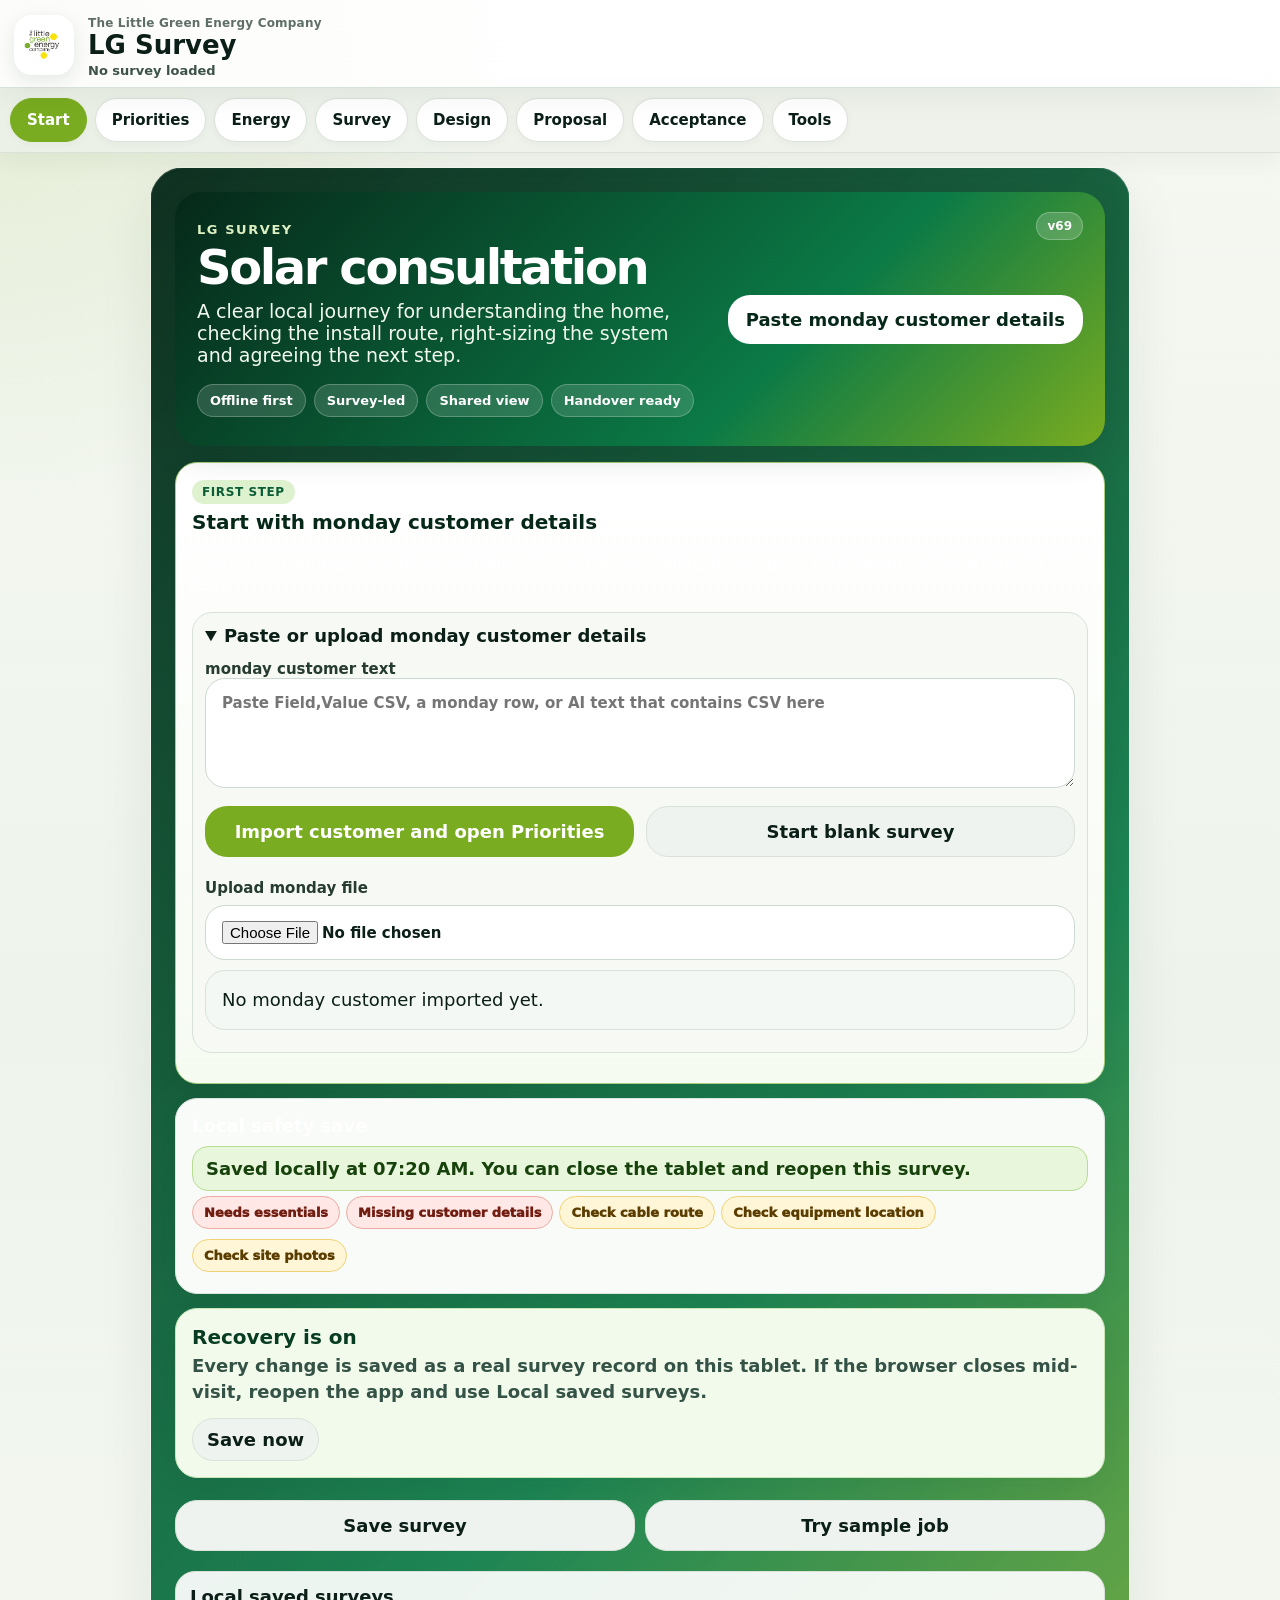
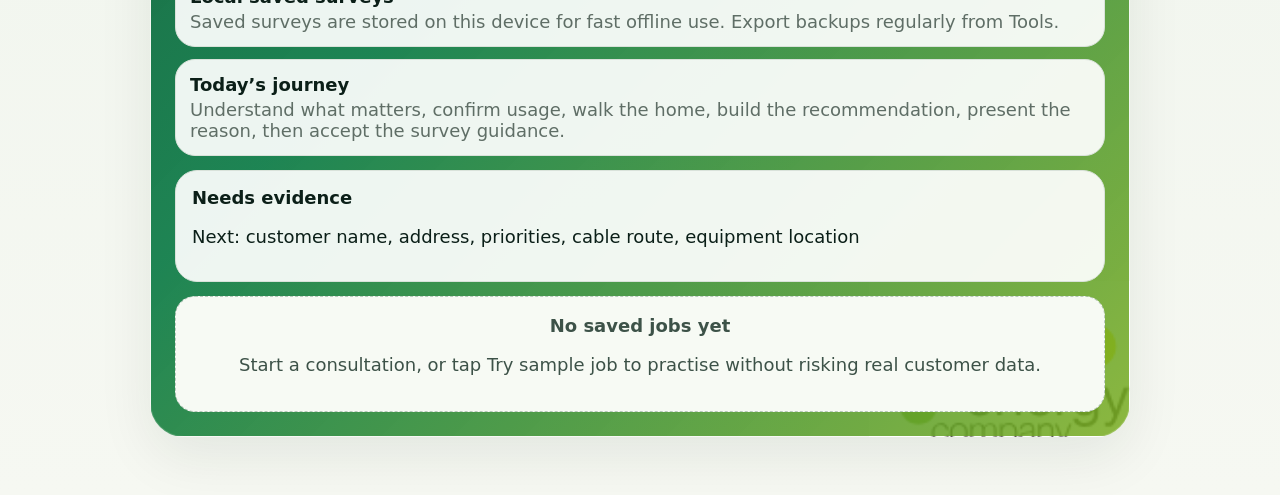
==== index.html @ 952eb24a "Release v69 reliable autosave" ====
<!DOCTYPE html>

<html>
<head>
<meta charset="utf-8"/>
<meta content="width=device-width,initial-scale=1" name="viewport"/>
<title>LG Survey v69</title>
<meta content="#062819" name="theme-color"/>
<meta name="lg-survey-version" content="v69"/>
<link href="manifest.json" rel="manifest"/>
<link href="styles.css" rel="stylesheet"/>
</head>
<body>
<header>
<div class="brandWrap">
<img alt="The Little Green Energy Company logo" class="brandLogo" src="tlgec-logo.png"/>
<div class="brandText">
<small>The Little Green Energy Company</small>
<h1 id="appTitle">LG Survey</h1>
<div class="headerContact" id="headerContact">No survey loaded</div>
</div>
</div>
</header>
<nav><button class="on" data-tab="home">Start</button><button data-tab="customer">Priorities</button><button data-tab="usage">Energy</button><button data-tab="site">Survey</button><button data-tab="build">Design</button><button data-tab="present">Proposal</button><button data-tab="agreement">Acceptance</button><button data-tab="internal">Tools</button></nav>
<div class="journeyBar" id="journeyBar">
<div class="journeyRail">
<button class="journeyStep on" data-jump="customer"><span>1</span><b>Understand</b><small>goals and concern</small></button>
<button class="journeyStep" data-jump="usage"><span>2</span><b>Energy</b><small>usage and tariff</small></button>
<button class="journeyStep" data-jump="site"><span>3</span><b>Home survey</b><small>roof, route, access</small></button>
<button class="journeyStep" data-jump="build"><span>4</span><b>Design</b><small>right-sized system</small></button>
<button class="journeyStep" data-jump="present"><span>5</span><b>Recommendation</b><small>confidence and value</small></button>
<button class="journeyStep" data-jump="agreement"><span>6</span><b>Next step</b><small>survey acceptance</small></button>
</div>
</div>
<main><section class="panel on landingPage" id="home">
<div class="landingHero">
<div class="homeVersionSmall" id="homeVersionSmall">v57</div>
<div class="heroCopy">
<div class="heroKicker">LG Survey</div>
<h2>Solar consultation</h2>
<p>A clear local journey for understanding the home, checking the install route, right-sizing the system and agreeing the next step.</p>
<div class="heroTrustRow">
<span>Offline first</span><span>Survey-led</span><span>Shared view</span><span>Handover ready</span>
</div>
</div>
<button class="primary heroButton" id="homeFocusImport" type="button">Paste monday customer details</button>
</div>
<div class="homeCsvStarter" id="homeCsvStarter">
  <div class="miniStepHead">
    <span>First step</span>
    <b>Start with monday customer details</b>
  </div>
  <p>Paste the monday customer details here before the visit. It can be a CSV export or AI-wrapped CSV text.</p>
  <details class="quickDetails compactCsvImport" open>
    <summary>Paste or upload monday customer details</summary>
    <label>monday customer text<textarea id="homeCsvPaste" placeholder="Paste Field,Value CSV, a monday row, or AI text that contains CSV here"></textarea></label>
    <div class="two">
      <button class="primary" id="homeImportCustomer" type="button">Import customer and open Priorities</button>
      <button class="secondary" id="homeSkipCsv" type="button">Start blank survey</button>
    </div>
    <label class="fileImportLine">Upload monday file<input accept=".csv,text/csv" id="homeCsvFile" type="file"/></label>
    <div aria-live="polite" class="guide" id="homeCsvStatus" role="status">No monday customer imported yet.</div>
  </details>
</div>

<div class="quickActions simpleHomeActions">
<button class="secondary" id="homeSaveCurrent" type="button">Save survey</button>
<button class="secondary" id="homeDemoSurvey" type="button">Try sample job</button>
</div>
<div class="syncNotice">
<b>Local saved surveys</b>
<p>Saved surveys are stored on this device for fast offline use. Export backups regularly from Tools.</p>
</div>
<div class="syncNotice" id="homeProcessNote"><b>Today’s journey</b><p>Understand what matters, confirm usage, walk the home, build the recommendation, present the reason, then accept the survey guidance.</p></div>
<div class="readinessBox homeReadinessCard" id="homeReadinessCard">Readiness score will appear once a survey is started.</div>
<div class="savedList" id="homeSavedList"></div>
</section>
<section class="panel" id="customer">
<div class="sectionTop">
<h2>Name and motivation</h2>
<button class="secondary smallBtn" id="newSurveyTop" type="button">New survey</button>
</div>
<div class="conversationCard customerCue">
<div class="stepBadge">1. Understand</div>
<h3>Your priorities</h3>
<p>Capture the goals, timing and concerns so the recommendation is built around the home, not a generic package.</p>
<div class="surveyOutcome">Outcome: clear priorities, decision notes and any concern that needs answering.</div>
</div>
<label>Name<input autocomplete="name" id="customerName"/></label>
<label>Survey date<input id="surveyDate" type="date"/></label>
<label>Address<textarea autocomplete="street-address" id="address"></textarea></label>
<div class="two">
<label>Phone<input autocomplete="tel" id="phone" inputmode="tel"/></label>
<label>Email<input autocomplete="email" id="email" inputmode="email"/></label>
</div>
<details class="quickDetails decisionDetails">
<summary>Decision and objections</summary>
<label>Decision makers<input id="decisionMakers" placeholder="Partner, landlord, parent, business partner..."/></label>
<label>Competitors / other quotes<input id="competitors" placeholder="Who else are they comparing?"/></label>
</details>
<h2>Priorities</h2>
<div class="chips" data-target="wants">
<button>Lower bills</button><button>Future-proofing</button><button>EV charging</button><button>Backup</button>
<button>Energy independence</button><button>Battery tariff use</button><button>Maximum return</button><button>Best value</button>
</div>
<label>What matters most<textarea id="wants"></textarea></label>
<label>Why now / main concern<textarea id="whyNow"></textarea></label>
<div class="financeCheckCard">
  <h3>Project finance</h3>
  <p class="hint">Capture this early so the recommendation matches how the customer plans to proceed.</p>
  <input id="financePlan" type="hidden"/>
  <div class="financeButtonGrid" id="financeButtons" aria-label="How is the customer planning to fund the project?">
    <button type="button" data-finance="Own savings / cash">Own savings / cash</button>
    <button type="button" data-finance="Bank loan arranged or in progress">Bank loan</button>
    <button type="button" data-finance="Needs a finance company">Needs finance</button>
    <button type="button" data-finance="Unsure / needs advice">Unsure</button>
  </div>
  <div class="financeStatus" id="financeStatus">Finance route not captured yet.</div>
</div>
<div class="bottomNav"><button class="primary continueBtn" data-next="usage" type="button">Continue to Energy</button></div>
</section>
<section class="panel" id="usage">
<h2>Energy profile</h2>
<div class="conversationCard energyCue">
<div class="stepBadge">2. Energy profile</div>
<h3>Energy use and tariff</h3>
<p>Usage, tariff and timing help right-size solar and battery storage around when power is actually used.</p>
<div class="surveyOutcome">Outcome: a recommendation that links back to real usage and bill behaviour.</div>
</div>
<p class="hint">Bills normally arrive by email. Enter annual or daily usage and the other field will calculate automatically.</p>
<div class="two">
<label>Annual usage kWh<input id="annualKwh" inputmode="decimal" placeholder="6000" type="number"/></label>
<label>Daily average kWh<input id="dailyKwh" inputmode="decimal" placeholder="16.4" type="number"/></label>
</div>
<label>Current tariff<input id="tariff" placeholder="Octopus Flexible, Go, Tracker..."/></label>
<div class="two">
<label>Day / peak p/kWh<input id="peak" inputmode="decimal" type="number"/></label>
<label>Off-peak p/kWh<input id="offpeak" inputmode="decimal" type="number"/></label>
</div>
<div class="two">
<label>Annual spend £<input id="annualSpend" inputmode="decimal" type="number"/></label>
<label class="conditionalField" id="evMilesWrap">EV miles/year<input id="miles" inputmode="numeric" type="number"/></label>
<label>Export rate p/kWh<input id="exportRate" inputmode="decimal" type="number" value="15"/></label>
</div>
<div class="scope">
<label><input id="heatPump" type="checkbox"/> Heat pump</label>
<label><input id="highEvening" type="checkbox"/> High evening use</label>
<label><input id="backupNeeded" type="checkbox"/> Backup wanted</label>
</div>
<label>Estimated solar self-use %<input id="solarSelfUsePct" inputmode="decimal" type="number" value="75"/></label>
<div class="guide" id="batteryGuide">Enter annual or daily usage to see the battery guide automatically.</div>
<div class="bottomNav"><button class="primary continueBtn" data-next="site" type="button">Continue to Home Survey</button></div>
</section>
<section class="panel" id="site">
<h2>Home survey</h2>
<div class="conversationCard surveyCue">
<div class="stepBadge">3. Home survey</div>
<h3>Home suitability check</h3>
<p>Roof, electrical, equipment locations, cable route and access notes help reduce surprises before the formal quote.</p>
<div class="surveyOutcome">Outcome: the practical install route is checked before the proposal is finalised.</div>
</div>
<div class="simpleRoofPhoto"><b>Local survey evidence</b><p>Use the quick capture gallery as you walk around. Add roof photos, distribution board, meter, cable route, access photos or videos one after another. Nothing is replaced, and everything in the gallery goes into the export pack.</p></div>
<div class="photoCaptureBox galleryCaptureBox">
  <div class="quickCaptureHeader">
    <div>
      <b>Quick capture gallery</b>
      <p>Tap a section, snap the evidence, keep moving. You can sort, relabel or remove items later.</p>
    </div>
  </div>
  <div class="quickCaptureGrid">
    <button type="button" class="mediaQuickBtn" data-media-cat="Roof">Roof</button>
    <button type="button" class="mediaQuickBtn" data-media-cat="Distribution board / CU">Dist board / CU</button>
    <button type="button" class="mediaQuickBtn" data-media-cat="Meter / fuse">Meter / fuse</button>
    <button type="button" class="mediaQuickBtn" data-media-cat="Battery / controller location">Battery / controller</button>
    <button type="button" class="mediaQuickBtn" data-media-cat="Cable route">Cable run</button>
    <button type="button" class="mediaQuickBtn" data-media-cat="Access / scaffold">Access</button>
    <button type="button" class="mediaQuickBtn" data-media-cat="Other">Other</button>
  </div>
  <div class="quickCaptureActions">
    <button type="button" class="secondary smallBtn" id="addSiteFiles">Add photos / files</button>
    <button type="button" class="secondary smallBtn" id="recordSiteVideo">Record video</button>
    <button type="button" class="secondary smallBtn dangerLight" id="clearSiteGallery">Clear gallery</button>
  </div>
  <input accept="image/*" capture="environment" id="quickPhotoInput" type="file" hidden />
  <input accept="video/*" capture="environment" id="quickVideoInput" type="file" hidden />
  <input accept="image/*,video/*,.pdf,application/pdf" id="filesInput" multiple="" type="file" hidden />
  <div class="fileNames" id="fileNames">No site media captured yet.</div>
  <div class="mediaGallery" id="mediaGallery"></div>
  <div class="photos legacyPreview" id="preview"></div>
</div>
<div class="photoChecklist">
<h3>Required evidence checklist</h3>
<div class="checks photoChecks">
<label><input id="photoRoofFront" type="checkbox"/> Roof front / access</label>
<label><input id="photoRoofRear" type="checkbox"/> Roof rear / main plane</label>
<label><input id="photoMeter" type="checkbox"/> Meter position</label>
<label><input id="photoCU" type="checkbox"/> Consumer unit</label>
<label><input id="photoFuse" type="checkbox"/> Incoming supply / fuse</label>
<label><input id="photoBatteryLoc" type="checkbox"/> Battery / controller location</label>
<input id="photoInverterLoc" type="checkbox" hidden/>
<label><input id="photoCableRoute" type="checkbox"/> Cable route</label>
<label><input id="photoAccess" type="checkbox"/> Scaffold/access</label>
</div>
<label>Photo / evidence notes<textarea id="photoNotes" placeholder="Any missing photos, why missing, or extra files captured."></textarea></label>
</div>
<h2>Roof dimensions</h2>
<p class="hint">Add each elevation or roof plane separately. Use metres. These feed the design brief and layout check.</p>
<div class="autoFitPanelCard">
  <div class="panelSenseHead">
    <b>Auto panel fit</b>
    <button class="secondary smallBtn" id="autoFitRoofs" type="button">Auto fit best panel</button>
  </div>
  <p class="hint">Uses the roof dimensions, pitch/azimuth notes and the available AIKO/SunPower panel sizes to suggest the highest sensible panel count. It prefers 400 mm margins and can use a 300 mm squeeze target where that gives a better result. You can still edit “panels here” manually for obstructions.</p>
  <div class="two">
    <label>Panel fit choice<select id="autoPanelChoice">
      <option selected value="AUTO">Auto select best output</option>
      <option value="AIKO 495W|495|1762 x 1134 x 30 mm|20.6 kg">AIKO 495W</option>
      <option value="AIKO 540W|540|1954 x 1134 x 30 mm|27.1 kg">AIKO 540W</option>
      <option value="SunPower P6 405W Warehouse Deal|405|Editable - confirm datasheet|Manual stock deal">SunPower P6 405W warehouse deal</option>
      <option value="SunPower P7 500W|500|1996 x 1134 x 30 mm|27.5 kg">SunPower P7 500W</option>
      <option value="SunPower P7 450W|450|1790 x 1134 x 30 mm|24.8 kg">SunPower P7 450W</option>
    </select></label>
    <label>Margin basis<select id="autoPanelMargin">
      <option selected value="auto">Best 400 mm / 300 mm squeeze</option>
      <option value="0.4">400 mm preferred only</option>
      <option value="0.3">300 mm squeeze allowed</option>
    </select></label>
  </div>
  <div class="autoFitSummary" id="autoFitSummary">Add roof dimensions to calculate the best panel option.</div>
</div>
<div id="roofPlanes"></div>
<button class="secondary" id="addRoofPlane" type="button">Add roof/elevation</button>
<details class="quickDetails">
<summary>Advanced roof notes</summary>
<label>Roof notes<textarea id="roof" placeholder="Tile/slate, pitch, azimuth, roof planes..."></textarea></label>
<label>Reference measurement / roof dimension notes<textarea id="dims" placeholder="Laser measure notes, tile count, Google Earth check, sketch notes..."></textarea></label>
</details>
<label>Obstructions / shading<textarea id="shade" placeholder="Chimney, trees, dormers, skylights, neighbour shading..."></textarea></label>
<label>Battery / controller location<textarea id="batteryLoc" placeholder="Battery, Powerwall, inverter or controller position. Note wall type, clearance, outside/inside location and any customer preference."></textarea><span class="fieldHint">Use this single box when the equipment is going in the same area.</span></label>
<input id="invLoc" type="hidden"/>
<label>Meter / CU / incoming supply<textarea id="meter"></textarea></label>
<label>Cable route<textarea id="cable"></textarea></label>
<label>Access / scaffold<textarea id="access"></textarea></label>
<label>Site notes / things to confirm<textarea id="siteRiskNotes" placeholder="Anything to confirm for design, DNO, survey sign-off, scaffold, cable run or install."></textarea></label>
<div class="checks agreementCheck">
<label><input id="customerRouteAgreed" type="checkbox"/> Route and equipment locations discussed and accepted, subject to final design and survey checks</label>
</div>
<div class="bottomNav"><button class="primary continueBtn" data-next="build" type="button">Continue to Design</button></div>
</section>
<section class="panel" id="build">
<h2>Design and investment</h2>
<div class="conversationCard designCue">
<div class="stepBadge">4. Design</div>
<h3>Right-sized system</h3>
<p>Panel count, battery storage, extras and price are checked against the roof, energy profile and installation route.</p>
<div class="surveyOutcome">Outcome: a clear recommendation with sensible options, not just the largest possible system.</div>
</div>
<div class="scope">
<label><input id="solar" type="checkbox"/> Solar</label>
<label><input id="battery" type="checkbox"/> Battery</label>
</div>
<h2>Solar</h2>
<label>Panel model<select id="panelModel">
<option value="AIKO 540W|540|1954 x 1134 x 30 mm|27.1 kg">AIKO 540W</option>
<option selected="" value="AIKO 495W|495|1762 x 1134 x 30 mm|20.6 kg">AIKO 495W</option>
<option value="SunPower P6 405W Warehouse Deal|405|Editable - confirm datasheet|Manual stock deal">SunPower P6 405W warehouse deal</option>
<option value="SunPower P7 500W|500|1996 x 1134 x 30 mm|27.5 kg">SunPower P7 500W</option>
<option value="SunPower P7 450W|450|1790 x 1134 x 30 mm|24.8 kg">SunPower P7 450W</option>
</select></label>
<div class="two">
<label>Panel count<input id="panelCount" inputmode="numeric" type="number" value="0"/><span class="fieldHint">Surveyor-adjustable. Roof auto-fit gives a suggestion, but this can be overridden for obstructions or judgement on site.</span></label>
<label>System override price £<input id="systemOverride" inputmode="decimal" type="number" value="0"/></label>
</div>
<div class="panelSuggestionBox" id="panelSuggestionBox">
  <b>Roof suggestion</b>
  <span>Run auto-fit from the Survey page to show suggested panel count here.</span>
  <button class="secondary smallBtn" id="useRoofSuggestion" type="button">Use roof suggestion</button>
</div>
<div class="manualPanelCard" id="manualPanelCard">
  <div>
    <b>Manual panel judgement</b>
    <span id="manualPanelStatus">Auto-fit is only a starting suggestion. Your quoted panel count wins once edited.</span>
  </div>
  <label>Override reason<select id="panelOverrideReason">
    <option value="">No manual reason selected</option>
    <option>Shading / trees</option>
    <option>Customer budget</option>
    <option>Customer preference</option>
    <option>Roof obstruction</option>
    <option>Installer judgement</option>
    <option>Other</option>
  </select></label>
  <label>Manual panel note<textarea id="panelOverrideNote" placeholder="Example: rear roof can physically take 10, but customer wants 6 due to budget/shading."></textarea></label>
</div>
<p class="hint">Pricing follows Residential Pricing V8.6 cost build. Use system override only for an approved final proposal position.</p>
<div class="panelSenseCard">
<div class="panelSenseHead">
<b>Panel-first roof sense check</b>
<button class="secondary smallBtn" id="runPanelSenseCheck" type="button">Sense check</button>
</div>
<div class="panelSenseCheck" id="panelSenseCheck">Enter roof dimensions and panel count to sense check the fit. This does not block the survey.</div>
</div>
<label>Roof mounting / framing<select id="framingSelection">
<option selected="" value="Plain Tile">Plain Tile</option>
<option value="Pantile">Pantile</option>
<option value="Slate">Slate</option>
<option value="Trapezoidal">Trapezoidal</option>
<option value="Standing Seam">Standing Seam</option>
<option value="Flat Roof">Flat Roof</option>
<option value="In-Roof">In-Roof</option>
<option value="Fibre Cement">Fibre Cement</option>
<option value="Quattro">Quattro</option>
<option value="Ground Screws">Ground Screws</option>
</select></label>
<div class="scope">
<label><input id="tigo" type="checkbox"/> Tigo optimisers</label>
<label><input checked="" id="bird" type="checkbox"/> Bird protection</label>
<label><input checked="" id="spds" type="checkbox"/> SPDs</label>
</div>
<details class="quickDetails advancedPricing">
<summary>Advanced solar pricing</summary>
<div class="two">
<label>Tigo quantity<input id="tigoQty" inputmode="numeric" type="number" min="0" value="0"/><span class="fieldHint">Use only the number of optimisers actually needed.</span></label>
<label>Tigo £/panel<input id="tigoPrice" inputmode="decimal" type="number" value="30"/></label>
<label>Manual discount £<input id="manualDiscount" type="number" value="0"/></label>
</div>
</details>
<h2>Battery</h2>
<label class="hiddenSelectLabel">Battery brand<select id="batteryBrand">
<option value="None">None</option>
<option value="Tesla">Tesla</option>
<option value="Sigenergy">Sigenergy</option>
</select></label>
<div class="batteryButtonGrid" id="batteryBrandButtons" aria-label="Choose battery route">
  <button type="button" data-battery-brand="None">No battery</button>
  <button type="button" data-battery-brand="Tesla">Tesla Powerwall</button>
  <button type="button" data-battery-brand="Sigenergy">Sigenergy</button>
</div>
<div class="quoteBox batteryChoiceCard teslaChoice" id="teslaBox">
<div class="batteryBrandHead"><span class="batteryLogo teslaLogo">TESLA</span><span>Powerwall battery option</span></div>
<input id="teslaSaleType" type="hidden" value="solarBattery"/>
<div class="teslaQuickCard">
  <b>Usual Tesla route</b>
  <p>Powerwall 3 is the main selection. Add Gateway when backup or future backup readiness is part of the recommendation.</p>
  <label class="gatewayToggle"><input checked="" id="gateway" type="checkbox"/> Backup Gateway included</label>
</div>
<div class="two">
<label>Powerwall 3 units<input id="pw3Qty" max="4" min="0" type="number" value="1"/><span class="fieldHint">Tesla supports up to 4 Powerwall 3 units.</span></label>
<label>DC Expansion packs<input id="dcExpQty" max="3" min="0" type="number" value="0"/><span class="fieldHint">Max 3 expansions total. Expansions require a Powerwall 3.</span></label>
</div>
<div aria-hidden="true" class="legacyTeslaChecks">
<input checked="" id="pw3" type="checkbox" hidden/>
<input id="dcExp" type="checkbox" hidden/>
</div>
<details class="quickDetails">
<summary>Unusual Tesla setup note</summary>
<label>Other Tesla setup notes<textarea id="teslaOtherNotes" placeholder="Gateway only, retrofit notes, customer already has solar, backup expectation, or anything unusual."></textarea></label>
</details>
<div class="teslaConfigGuide" id="teslaConfigGuide">1 x Powerwall 3 + Backup Gateway, no DC Expansion selected.</div>
<details class="quickDetails advancedPricing">
<summary>Advanced Tesla pricing</summary>
<p class="hint">Guide prices are used for the Tesla net position guide. Internal proposal total still follows the quote builder unless a system override is entered.</p>
<div class="two">
<label>Powerwall 3 £<input id="pw3Price" type="number" value="6500"/></label>
<label>Gateway £<input id="gatewayPrice" type="number" value="1000"/></label>
<label>DC Expansion £<input id="dcPrice" type="number" value="5200"/></label>
<label>Rebate / LG discounts £<input id="teslaDiscounts" type="number" value="0"/></label>
</div>
</details>
</div>
<div class="quoteBox batteryChoiceCard sigChoice sigCleanCard" id="sigBox">
<div class="batteryBrandHead"><span class="batteryLogo sigLogo">Sigenergy</span><span>SigenStor battery option</span></div>
<p class="hint">Choose the exact Sigenergy stack. The datasheet route allows 1 to 6 battery modules per controller, so mixed 10.0 and 6.0 combinations are supported up to 6 modules total.</p>
<input id="sigBatteryModel" type="hidden" value="10"/>
<input id="sigModuleQty" type="hidden" value="0"/>
<div class="sigRouteBox">
  <label>Sigenergy route<select id="sigInstallType">
    <option selected value="solarBattery">Solar + battery</option>
    <option value="batteryOnly">Battery only</option>
    <option value="retrofit">Retrofit / existing solar</option>
    <option value="other">Other / survey note</option>
  </select></label>
</div>
<div class="two sigStackGrid">
  <label>SigenStor BAT 10.0 modules<input id="sig10Qty" min="0" max="6" inputmode="numeric" type="number" value="1"/><span class="fieldHint">9.04 kWh total / 8.76 kWh usable each.</span></label>
  <label>SigenStor BAT 6.0 modules<input id="sig6Qty" min="0" max="6" inputmode="numeric" type="number" value="0"/><span class="fieldHint">6.02 kWh total / 5.84 kWh usable each.</span></label>
</div>
<div class="scope">
<label><input checked id="sigGateway" type="checkbox"/> Sigenergy Gateway included where required</label>
</div>
<div class="two sigControllerGrid">
  <label>Controller route<select id="sigControllerMode">
    <option selected value="auto">Auto-size controller from solar size</option>
    <option value="manual">Manual controller selection</option>
  </select><span class="fieldHint">Use manual for battery-only, retrofit or special controller selection.</span></label>
  <label>Controller<select id="sigBatteryOnlyController">
<option value="0|None">None</option>
<option value="780|Sigenstor Controller 3.6kW">3.6 kW</option>
<option value="850|Sigenstor Controller 4.0kW">4.0 kW</option>
<option value="835|Sigenstor Controller 5.0kW">5.0 kW</option>
<option value="866|Sigenstor Controller 6.0kW">6.0 kW</option>
<option value="1287|Sigenstor Controller 8.0kW">8.0 kW</option>
<option value="1402.5|Sigenstor Controller 10kW">10 kW</option>
<option value="1520|Sigenstor Controller 12kW">12 kW</option>
<option value="2081|Sigenstor Controller 15kW">15 kW</option>
<option value="1976|Sigenstor Controller 20kW">20 kW</option>
<option value="2289.1|Sigenstor Controller 25kW">25 kW</option>
</select><span class="fieldHint">Used when Controller route is manual or when no solar is selected.</span></label>
</div>
<div class="sigPreview" id="sigPreviewBox">
  <div class="sigPreviewMain">SigenStor stack</div>
  <div class="sigPreviewSub">1 x BAT 10.0 selected. Gateway included. Controller auto-sized.</div>
</div>
<div class="sigConfigWarning" id="sigConfigWarning"></div>
<details class="quickDetails advancedPricing">
<summary>Advanced Sigenergy pricing</summary>
<p class="hint">Use only when the pricing matrix changes. Defaults are pulled into the quote builder automatically.</p>
<div class="two">
  <label>BAT 6.0 internal cost £<input id="sig6Price" inputmode="decimal" type="number" value="1575"/></label>
  <label>BAT 10.0 internal cost £<input id="sig10Price" inputmode="decimal" type="number" value="2050"/></label>
  <label>Gateway internal cost £<input id="sigGatewayPrice" inputmode="decimal" type="number" value="785"/></label>
</div>
</details>
</div>
<h2>Extras</h2>
<div class="scope extrasScope">
<label><input id="ev" type="checkbox"/> Zappi EV charger</label>
<label><input id="eddi" type="checkbox"/> Eddi / hot water diverter</label>
<label><input id="otherExtra" type="checkbox"/> Other extra</label>
</div>
<div class="two">
<label>Scaffold lifts<input id="scaffoldLifts" type="number" value="0"/></label>
<label>Zappi EV charger cost £<input id="zappiPrice" type="number" value="900"/></label>
<label>Eddi / diverter manual cost £<input id="eddiPrice" type="number" value="0"/></label>
<label>Other extra name<input id="otherExtraName" placeholder="Immersion timer, extra socket, monitoring..."/></label>
<label>Other extra manual cost £<input id="otherExtraPrice" type="number" value="0"/></label>
</div>
<label>Extras notes<textarea id="extrasNote" placeholder="Eddi, EV charger, extra electrical work, requested add-ons..."></textarea></label>
<p class="hint">Extras use manual pricing. They are included in the proposal total when ticked, but are not treated as blockers.</p>
<p class="hint">Scaffolding follows the internal pricing sheet. No scaffold total is itemised on the shared view.</p>
<label>Commercial note<textarea id="commercialNote" placeholder="Month-end position, supplied cable, quote includes..."></textarea></label>
<div class="quoteCheckBox">
<button class="primary" id="calculateQuote" type="button">Calculate quote</button>
<div class="quoteCheck" id="quoteCheck">Quote not calculated yet.</div>
</div>
<div class="bottomNav"><button class="primary continueBtn" data-next="present" type="button">Build proposal view</button></div>
</section>
<section class="panel customerPage" id="present">
<div class="presentHero">
<div class="heroKicker">The Little Green Energy Company</div>
<h2>Your energy recommendation</h2>
<p>A survey-led recommendation built around the home, the usage and what matters most.</p>
</div>
<div class="consultationProof" id="consultationProof">
<div><span>1</span><b>Understood</b><small>Priorities will appear here</small></div>
<div><span>2</span><b>Checked</b><small>roof, route and access reviewed</small></div>
<div><span>3</span><b>Right-sized</b><small>system selected around usage</small></div>
<div><span>4</span><b>Protected</b><small>formal quote and DNO next</small></div>
</div>
<div class="customerStoryCard" id="customerStoryCard"></div>
<div class="designConfidenceCard" id="designConfidenceCard"></div>
<div class="presentVisuals" id="presentVisuals"></div>
<div class="batteryImagePanel" id="batteryImagePanel"></div>
<div class="paybackSummary" id="paybackSummary"></div>
<div class="whySystemCard" id="whyThisSystem"></div>
<div class="summaryBox presenterSummary" id="presentSummary"></div>
<button class="primary" id="refreshPresent" type="button">Refresh summary</button>
<div class="bottomNav proposalNext"><button class="primary continueBtn" data-next="agreement" type="button">Continue to survey acceptance</button></div></section>
<section class="panel agreementPage" id="agreement">
<div class="presentHero agreementHero">
<div class="heroKicker">Survey acceptance</div>
<h2>Formalise the quote</h2>
<p>Accept today’s survey guidance so the formal quote can be prepared. Final roof, electrical, DNO and design checks still apply.</p>
</div>

<div class="closingCheck customerClose">
<h2>Ready to formalise?</h2>
<p class="hint">Choose the closest next step. This simply guides how the formal quote is prepared.</p>
<input id="customerLikelihood" type="hidden">
<div class="likelihoodButtons" id="likelihoodButtons">
<button type="button" data-likelihood="Ready to formalise the quote">Looks right</button>
<button type="button" data-likelihood="Question or change before quote">One question first</button>
<button type="button" data-likelihood="Not ready to formalise">Not ready yet</button>
</div>
<div class="blockerPrompt" id="blockerPrompt">Choose the closest option above.</div>
<label>Question, concern or change to note<textarea id="blockerReason" placeholder="Only use this if something needs clarifying or changing."></textarea></label>
<button class="primary followUpPackBtn" id="saveFollowUpPack" type="button">Save follow-up pack</button>
</div>

<div class="acceptSurveyCard">
<h2>Accept survey guidance</h2>
<p class="hint">Sign below to confirm you are happy for the recommendation to be formalised into a quote for review. The final proposal remains subject to design checks.</p>
<div class="agreementSummary" id="customerAgreementSummary">Summary will refresh from the survey details.</div>
<details class="acceptanceNoteWrap"><summary>Optional note for quote handover</summary><label>Note<textarea id="acceptanceNote" placeholder="Any detail to remember before preparing the formal quote."></textarea></label></details>
<div class="signatureBox">
<div class="signatureTitle">Signature</div>
<canvas height="260" id="signatureCanvas" width="700"></canvas>
<div class="signatureActions">
<button class="secondary" id="clearSignature" type="button">Clear signature</button>
</div>
</div>
<button class="primary" id="stampAccept" type="button">Accept and create recommendation</button>
<div class="guide acceptanceThanks" id="acceptanceStamp">No survey acceptance recorded yet.</div>
</div>

<div class="templateActionCard" id="recommendationTemplateCard">
  <h2>Recommendation document</h2>
  <p class="hint">Create the branded customer recommendation from the survey details. Use Print / Save as PDF, then send from Outlook with the short email draft.</p>
  <div class="templateButtonGrid">
    <button class="primary" id="previewRecommendationTemplate" type="button">Preview recommendation</button>
    <button class="secondary" id="printRecommendationTemplate" type="button">Print / save as PDF</button>
    <button class="secondary" id="downloadRecommendationTemplate" type="button">Download HTML copy</button>
    <button class="secondary" id="openShortRecommendationEmail" type="button">Open Outlook email draft</button>
    <button class="secondary" id="preparePandaDocQuoteTop" type="button">Prepare PandaDoc quote</button>
    <button class="secondary" id="downloadEvidenceSoFarTop" type="button">Download evidence so far</button>
    <button class="primary" id="exportSurveyPackZip" type="button">Export full survey pack ZIP</button>
  </div>
  <div class="guide templateNotice" id="templateNotice">The recommendation will use the selected battery brand, panel model, extras, bird protection and SPDs.</div>
  <div class="guide" id="exportPackNotice">Export pack creates a local ZIP with the recommendation, survey prompt, internal brief, data file, signature and selected site photos/videos.</div>
</div>

<div class="finishPackCard" id="finishPackCard" hidden>
  <div class="finishPackGlow"></div>
  <div class="finishPackHead">
    <span id="finishPackKicker">Customer pack ready</span>
    <h2 id="finishPackTitle">Customer pack ready</h2>
    <p id="finishPackSubtitle">The survey has been saved and the customer pack is ready to use.</p>
  </div>
  <div class="finishPackGrid" id="finishPackSummary"></div>
  <div class="finishChecklist" id="finishChecklist"></div>
  <div class="finishPackInstructions" id="finishPackInstructions">Create the customer email first, then download the internal pack for records.</div>
  <div class="finishPackActions">
    <button class="primary" id="finishOpenEmail" type="button">Create customer email</button>
    <button class="secondary" id="preparePandaDocQuote" type="button">Prepare PandaDoc quote</button>
    <button class="secondary" id="downloadEvidenceSoFar" type="button">Download evidence so far</button>
    <button class="secondary" id="finishDownloadPack" type="button">Download internal pack</button>
    <button class="secondary" id="finishNextSurvey" type="button">Start next survey</button>
  </div>
  <div class="guide" id="finishPackNotice">No pack created yet.</div>
</div>

</section>
<section class="panel internalPanel" id="internal">
<h2>Tools</h2>
<p class="hint">Job admin, import, internal packs, backups and app maintenance. Saved surveys stay on Start.</p>

<details class="internalGroup toolBox importTool" open>
<summary>Import</summary>
<p class="hint">Use this when the survey was not started from the Start page monday customer import.</p>
<label>monday customer text<textarea id="crmPaste" placeholder="Paste Field,Value CSV, a monday row, or AI text that contains CSV here"></textarea></label>
<button class="primary" id="importPastedCRM" type="button">Import customer, save survey and open Priorities</button>
<label class="fileImportLine">Import monday file<input accept=".csv,text/csv" id="mondayImport" type="file"/></label>
<div class="guide" id="importStatus">No monday customer imported yet.</div>
<div class="two">
<label>monday item ID<input id="mondayId" placeholder="Imported from monday where available"/></label>
<label>Lead source<input id="leadSource" placeholder="Referral, web, showroom, event..."/></label>
</div>
<label>Pre-survey interest<textarea id="preInterest" placeholder="Solar, battery, EV, Tesla, Sigenergy, backup, budget or reason for enquiry."></textarea></label>
<label>Promises already made<textarea id="promisesMade" placeholder="Anything already promised before survey."></textarea></label>
<label>Customer timescale<input id="timing" placeholder="ASAP, this month, quote comparison, future planning..."/></label>
<div class="checks">
<label><input id="askBill" type="checkbox"/> Confirm usage/tariff</label>
<label><input id="askDecisionMaker" type="checkbox"/> Confirm decision maker</label>
<label><input id="askCompetitors" type="checkbox"/> Ask competitors</label>
<label><input id="askTiming" type="checkbox"/> Confirm timing</label>
<label><input id="askBackup" type="checkbox"/> Clarify backup</label>
<label><input id="askBudget" type="checkbox"/> Test budget comfort</label>
</div>
<div class="two">
<label>Appointment time<input id="appointmentTime" type="datetime-local"/></label>
<label>Current CRM status<input id="crmStatus" placeholder="Survey booked, quote sent..."/></label>
</div>
<label>Existing notes<textarea id="crmNotes" placeholder="monday notes, call history or pre-survey comments"></textarea></label>
<label>Known usage / bill notes<textarea id="preUsage" placeholder="Annual kWh, tariff, EV miles, heat pump, bill received..."></textarea></label>
</details>

<details class="internalGroup toolBox actionTool" open>
<summary>Next action and sales status</summary>
<div class="two">
<label>Sales status<select id="salesStatus">
<option value="">Select status</option>
<option>Survey booked</option>
<option>Survey completed</option>
<option>Proposal to prepare</option>
<option>Formal quote needed</option>
<option>Quote sent</option>
<option>Follow-up required</option>
<option>Closed won</option>
<option>Closed lost</option>
</select></label>
<label>Main blocker<select id="mainBlocker">
<option>None known</option>
<option>Price</option>
<option>Timing</option>
<option>Needs more information</option>
<option>Competitor quote</option>
<option>Technical/design concern</option>
<option>DNO or survey blocker</option>
</select></label>
<label>Next action<input id="nextAction" placeholder="Prepare formal quote"/></label>
<label>Follow-up date<input id="followUp" type="date"/></label>
<label>Confidence<select id="confidence">
<option value="">Select confidence</option>
<option>High</option>
<option>Medium</option>
<option>Low</option>
</select></label>
</div>
<label>Gut feel / internal sales note<textarea id="gut" placeholder="Buying signals, objections, urgency, household decision dynamic, quote risk."></textarea></label>
</details>

<details class="internalGroup toolBox readinessTool">
<summary>Readiness and completion</summary>
<button class="primary" id="checkReadiness" type="button">Check job readiness</button>
<div class="readinessBox" id="readinessBox">Readiness check will show what is ready and what to capture next.</div>
<button class="primary" id="markSurveyComplete" type="button">Mark survey complete</button>
</details>

<details class="internalGroup toolBox exportTool" open>
<summary>Internal pack</summary>
<p class="hint">Creates one local ZIP for records: customer summary, recommendation, email text, data backup, internal notes and selected site photos/videos.</p>
<button class="primary" id="toolsExportSurveyPackZip" type="button">Download internal pack ZIP</button>
<div class="guide" id="toolsExportPackNotice">No internal pack created yet.</div>
</details>

<details class="internalGroup toolBox managerTool">
<summary>Manager summary</summary>
<p class="hint">A short internal outcome summary for pipeline review, follow-up and blockers.</p>
<button class="primary" id="downloadManagerSummary" type="button">Download manager summary</button>
<div class="guide" id="managerSummaryNotice">No manager summary downloaded yet.</div>
</details>

<details class="internalGroup toolBox handoverTool">
<summary>ChatGPT handover</summary>
<p class="hint">Copy this into a new ChatGPT chat for that customer. Start the chat with the customer name so ChatGPT titles it clearly.</p>
<button class="primary" id="copy">Copy ChatGPT customer pack</button>
<button id="txt">Download notes TXT</button>
<button class="secondary" id="brief">Download internal brief</button>
<h2>Preview</h2>
<pre id="out"></pre>
</details>

<details class="internalGroup toolBox backupTool">
<summary>Data and backups</summary>
<p class="hint">Use these for device backup, recovery or moving saved survey data. Keep this separate from the normal handover tools.</p>
<button id="json">Download data file</button>
<button class="secondary" id="exportBackup" type="button">Export saved survey backup</button>
<label class="importBackupLabel">Import saved survey backup<input accept=".json,application/json" id="importBackup" type="file"/></label>
</details>

<details class="internalGroup toolBox appTool">
<summary>App tools</summary>
<button class="secondary" id="updateApp" type="button">Refresh app version</button>
<div class="versionBadge" id="appVersionBadge">App version: v69</div>
</details>
</section>
</main>
<div class="markupModal" id="markupModal" hidden>
  <div class="markupPanel">
    <div class="markupHead">
      <div><b>Mark up photo</b><span>Tap a label, draw a box or line, then save the marked-up copy.</span></div>
      <button class="secondary smallBtn" id="closeMarkupModal" type="button">Close</button>
    </div>
    <div class="markupToolbar">
      <button type="button" data-markup-label="Gateway location">Gateway</button>
      <button type="button" data-markup-label="Powerwall3 location">Powerwall3</button>
      <button type="button" data-markup-label="Cable route">Cable route</button>
      <button type="button" data-markup-label="Earth rod location">Earth rod</button>
      <button type="button" data-markup-label="DB location">DB</button>
      <button type="button" data-markup-label="Incoming supply">Incoming supply</button>
      <button type="button" data-markup-label="Pipework to move">Pipework</button>
      <button type="button" data-markup-tool="box">Draw box</button>
      <button type="button" data-markup-tool="line">Draw line</button>
    </div>
    <canvas id="markupCanvas" width="1200" height="900"></canvas>
    <div class="markupActions">
      <button class="secondary" id="undoMarkup" type="button">Undo last</button>
      <button class="primary" id="saveMarkup" type="button">Save marked-up copy</button>
    </div>
    <div class="guide" id="markupNotice">Choose a label, then tap the photo where it should go.</div>
  </div>
</div>
<script src="app.js"></script>
</body>
</html>
---- styles.css ----
body{margin:0;background:#f5f7f3;color:#0b1f18;font-family:system-ui,-apple-system,Segoe UI,Roboto,Arial,sans-serif;font-size:18px}
header{background:linear-gradient(135deg,#ffffff 0%,#f7faf4 45%,#eef6e8 100%);color:#0b1f18;padding:10px 14px 8px;display:flex;justify-content:flex-start;align-items:center;border-bottom:1px solid #d9e2da}
.brandWrap{display:flex;gap:14px;align-items:center}.brandLogo{width:48px;height:48px;object-fit:contain;background:white;border-radius:18px;padding:6px;box-shadow:0 5px 18px rgba(6,40,25,.10)}.brandText small{color:#5f6e66;font-weight:850;letter-spacing:.2px;font-size:12px}h1{margin:1px 0 0;font-size:26px;line-height:1;color:#0b1f18}.brandText p{margin:3px 0 0;color:#3d5248;font-weight:700;font-size:13px}
button{font:inherit;border:0;border-radius:22px;padding:14px 18px;font-weight:850}
header button{display:none}
nav{display:flex;gap:8px;overflow-x:auto;background:#edf2eb;padding:10px 10px;position:sticky;top:0;z-index:2;border-bottom:1px solid #d9e2da}
nav button{background:white;border:1px solid #d9e2da;white-space:nowrap;color:#0b1f18}
nav button.on,.primary{background:#79ac20!important;color:white!important;border-color:#79ac20!important}
main{max-width:820px;margin:auto;padding:0 12px 24px}
.panel{display:none;background:white;border:1px solid #d9e2da;border-radius:26px;padding:20px;margin:14px 0;box-shadow:0 4px 18px rgba(6,40,25,.06)}
.panel.on{display:block}
.customerPage{background:linear-gradient(180deg,#ffffff,#f4faf5)}
h2{font-size:24px;margin:0 0 16px}h3{font-size:20px;margin:10px 0}
label{display:block;font-weight:850;margin:14px 0 6px}
input,textarea,select{width:100%;box-sizing:border-box;border:1px solid #cad6ce;border-radius:18px;padding:15px 16px;font:inherit;background:white;color:#0b1f18}
textarea{min-height:88px}.two{display:grid;grid-template-columns:1fr 1fr;gap:12px}
.chips,.checks,.scope{display:flex;flex-wrap:wrap;gap:8px;margin-bottom:10px}
.chips button,.checks label,.scope label,#txt,#json,details{background:#eaf5ee;border:1px solid #d9e2da;border-radius:18px;padding:12px;color:#0b1f18}
.scope label{font-size:20px;min-width:120px}
input[type=checkbox]{width:auto;transform:scale(1.18);margin-right:8px}
.script,.guide,.quoteBox,.summaryBox,.totalBox{background:#f3f8f4;border:1px solid #d9e2da;border-radius:20px;padding:16px;line-height:1.45;margin:10px 0}
.totalBox{font-size:22px;font-weight:900}.summaryBox{font-size:20px}.hint{color:#5f6e66;line-height:1.35}
.photos{display:grid;grid-template-columns:repeat(3,1fr);gap:8px;margin-top:12px}.photos img{width:100%;aspect-ratio:1/1;object-fit:cover;border-radius:14px;border:1px solid #d9e2da}
#fileNames{font-size:14px;color:#5f6e66;white-space:pre-wrap;margin-top:10px}
pre{background:#062819;color:#effff4;border-radius:20px;padding:18px;white-space:pre-wrap;overflow:auto;max-height:420px;font-size:15px}
.primary,#copy,#txt,#json,#calcQuote,#refreshPresent,#stampAccept{width:100%;margin:8px 0}details summary{font-weight:850;cursor:pointer}
@media(max-width:640px){body{font-size:17px}nav{top:110px}h1{font-size:34px}.two{grid-template-columns:1fr}}

@media(max-width:640px){
  .brandLogo{width:44px;height:44px}
  .brandText h1,h1{font-size:32px}
  .brandText p{font-size:15px}
}

.secondary{width:100%;margin:8px 0;background:#eef3ef!important;color:#0b1f18!important;border:1px solid #d9e2da!important}
@media(max-width:640px){
  header{padding:8px 12px 7px}
  .brandLogo{width:42px!important;height:42px!important;padding:4px}
  .brandText h1,h1{font-size:24px!important}
  .brandText small{font-size:11px}
  .brandText p{font-size:12px}
  nav{top:0!important;padding:9px 10px}
}

.roofGrid{display:grid;grid-template-columns:1.3fr 1fr 1fr 1fr 1fr;gap:10px;margin:12px 0;padding:12px;background:#f7faf4;border:1px solid #d9e2da;border-radius:18px}
.savedList .savedCard{border:1px solid #d9e2da;border-radius:18px;padding:14px;margin:12px 0;background:white;box-shadow:0 3px 10px rgba(6,40,25,.04)}
.savedMeta{font-size:13px;color:#5f6e66;margin:5px 0 12px;line-height:1.35}
.savedActions{display:flex;gap:8px;flex-wrap:wrap}
.savedActions button{background:#eef3ef;color:#0b1f18;border:1px solid #d9e2da;border-radius:14px;padding:10px 12px}
.savedActions button.primaryMini{background:#79ac20;color:white;border-color:#79ac20}
.secondary{width:100%;margin:8px 0;background:#eef3ef!important;color:#0b1f18!important;border:1px solid #d9e2da!important}
@media(max-width:760px){.roofGrid{grid-template-columns:1fr 1fr}.roofGrid label:first-child{grid-column:1 / -1}}

.signatureBox{background:#f7faf4;border:1px solid #d9e2da;border-radius:20px;padding:14px;margin:12px 0}
.signatureTitle{font-weight:850;margin-bottom:8px}
#signatureCanvas{width:100%;height:190px;background:white;border:2px dashed #9aa99e;border-radius:16px;touch-action:none;display:block}
.signatureActions{display:flex;gap:8px;margin-top:8px}
.signatureActions .secondary{width:auto}

#importStatus{margin-top:8px}

.sectionTop{display:flex;align-items:center;justify-content:space-between;gap:12px}
.smallBtn{width:auto!important;margin:0!important;padding:10px 14px!important}
#crmPaste{min-height:180px;font-family:ui-monospace,SFMono-Regular,Menlo,Consolas,monospace;font-size:14px}

.presentHero{background:linear-gradient(135deg,#062819 0%,#0b7a46 65%,#79ac20 100%);color:white;border-radius:26px;padding:22px;margin-bottom:16px;box-shadow:0 10px 30px rgba(6,40,25,.18)}
.presentHero h2{color:white;font-size:30px;margin:4px 0 6px}.presentHero p{margin:0;color:#eaf5ee}.heroKicker{font-size:13px;text-transform:uppercase;letter-spacing:.12em;color:#dcefc2;font-weight:850}
.presentVisuals{display:grid;grid-template-columns:1.2fr .8fr;gap:14px;margin:14px 0}.visualCard{background:white;border:1px solid #d9e2da;border-radius:22px;padding:16px;box-shadow:0 6px 18px rgba(6,40,25,.07)}
.visualCard h3{margin:0 0 10px;font-size:18px}.panelStack{display:grid;grid-template-columns:repeat(6,1fr);gap:6px;margin:12px 0}.miniPanel{height:42px;border-radius:8px;background:linear-gradient(145deg,#101820,#263947);position:relative;box-shadow:inset 0 0 0 1px rgba(255,255,255,.15)}
.miniPanel:before{content:"";position:absolute;inset:7px;border-top:1px solid rgba(255,255,255,.18);border-bottom:1px solid rgba(255,255,255,.12)}.bigMetric{font-size:34px;font-weight:950;color:#062819;line-height:1}.metricLabel{font-size:13px;color:#5f6e66;font-weight:800;margin-top:3px}
.brandBadge{display:inline-flex;align-items:center;justify-content:center;border-radius:999px;padding:8px 12px;font-weight:950;letter-spacing:.04em;margin:3px 6px 6px 0;font-size:14px}.brandTesla{background:#111;color:white}.brandSig{background:#00a878;color:white}.brandAiko{background:#eaf5ee;color:#0b7a46;border:1px solid #b8d7bf}
.presenterSummary{font-size:18px;line-height:1.5}.presenterSummary .priceLine{font-size:28px;font-weight:950;color:#062819;margin-top:14px}.summaryGrid{display:grid;grid-template-columns:repeat(2,1fr);gap:10px;margin:12px 0}.summaryItem{background:#f7faf4;border:1px solid #d9e2da;border-radius:16px;padding:12px}.summaryItem b{display:block;color:#062819}
#updateApp{border:2px solid #79ac20!important}@media(max-width:760px){.presentVisuals{grid-template-columns:1fr}.panelStack{grid-template-columns:repeat(4,1fr)}.presentHero h2{font-size:25px}.summaryGrid{grid-template-columns:1fr}}

.headerContact{display:flex;flex-wrap:wrap;gap:6px;align-items:center;margin-top:5px;color:#3d5248;font-weight:700;font-size:13px;line-height:1.25;max-width:820px}
.headerContact a{color:#0b7a46;text-decoration:none;font-weight:900}
.dotSep{color:#9aa99e}
@media(max-width:760px){
  .headerContact{font-size:12px;max-width:290px}
  #appTitle{font-size:22px!important}
}
@media(min-width:900px){
  .brandText{min-width:0}
  .brandWrap{min-width:0}
}

.roofPlaneRow{background:#f7faf4;border:1px solid #d9e2da;border-radius:20px;padding:12px;margin:12px 0}
.roofRowHead{display:flex;justify-content:space-between;align-items:center;margin-bottom:8px}
.removeRoof{background:#eef3ef!important;color:#0b1f18!important;border:1px solid #d9e2da!important;border-radius:14px!important;padding:8px 12px!important;font-size:14px}
.roofGrid.dynamic{grid-template-columns:1.2fr repeat(5,1fr)}
@media(max-width:760px){.roofGrid.dynamic{grid-template-columns:1fr 1fr}.roofGrid.dynamic label:first-child{grid-column:1/-1}}

.batteryChoiceCard{border-radius:24px;border:1px solid #d9e2da;background:linear-gradient(180deg,#fff,#f7faf4);box-shadow:0 6px 18px rgba(6,40,25,.06);padding:16px;margin:12px 0}
.hiddenSelectLabel{position:absolute!important;left:-9999px!important;width:1px!important;height:1px!important;overflow:hidden!important}
.batteryButtonGrid{
  display:grid;
  grid-template-columns:repeat(3,1fr);
  gap:10px;
  margin:10px 0 14px;
}
.batteryButtonGrid button{
  min-height:62px;
  border-radius:20px;
  border:1px solid #dbe6de;
  background:white;
  color:#0b1f18;
  font-weight:950;
  box-shadow:0 4px 14px rgba(6,40,25,.05);
}
.batteryButtonGrid button.selected{
  background:#062819;
  color:white;
  border-color:#062819;
  box-shadow:0 9px 22px rgba(6,40,25,.18);
}
.batteryButtonGrid button[data-battery-brand="Tesla"].selected{background:#111;border-color:#111}
.batteryButtonGrid button[data-battery-brand="Sigenergy"].selected{background:#00a878;border-color:#00a878}
.batteryBrandHead{display:flex;align-items:center;gap:12px;margin-bottom:10px;font-weight:850;color:#3d5248}
.batteryLogo{display:inline-flex;align-items:center;justify-content:center;padding:10px 14px;border-radius:999px;font-weight:950;letter-spacing:.08em;min-width:92px}
.teslaLogo{background:#111;color:white;text-transform:uppercase}
.sigLogo{background:#00a878;color:white;letter-spacing:.02em}
.paybackSummary{margin:14px 0}
.paybackCard{background:linear-gradient(135deg,#ffffff 0%,#eef8ee 100%);border:1px solid #cfe2cf;border-radius:24px;padding:18px;box-shadow:0 8px 22px rgba(6,40,25,.08)}
.paybackCard b{display:block;font-size:32px;color:#062819;line-height:1.05}
.paybackCard p{margin:10px 0 0;color:#5f6e66;font-size:13px}
.smallCaps{text-transform:uppercase;letter-spacing:.12em;font-size:12px;color:#0b7a46;font-weight:950}
.paybackBreakdown{display:flex;flex-wrap:wrap;gap:8px;margin-top:12px}
.paybackBreakdown span{background:white;border:1px solid #d9e2da;border-radius:999px;padding:8px 10px;font-weight:800;font-size:13px;color:#3d5248}
@media(max-width:760px){.batteryBrandHead{align-items:flex-start;flex-direction:column}.paybackCard b{font-size:28px}}

.sigCleanCard{background:linear-gradient(180deg,#ffffff,#f2fbf6);border:1px solid #cfe8dc}
.sigPreview{background:white;border:1px solid #cfe8dc;border-radius:18px;padding:14px;margin:12px 0;box-shadow:0 3px 12px rgba(0,168,120,.08)}
.sigPreviewMain{font-size:22px;font-weight:950;color:#062819}
.sigPreviewSub{font-size:14px;color:#3d5248;margin-top:4px;font-weight:750}
.batteryOnlyBox{background:#f7faf4;border:1px dashed #b8d7bf;border-radius:18px;padding:14px;margin-top:12px}
.batteryOnlyBox h3{margin:0 0 4px}

.batteryImagePanel{margin:14px 0}
.productHero{display:grid;grid-template-columns:180px 1fr;gap:18px;align-items:center;background:white;border:1px solid #d9e2da;border-radius:26px;overflow:hidden;box-shadow:0 8px 24px rgba(6,40,25,.08)}
.productHero img{width:100%;height:170px;object-fit:cover;background:#f7faf4}
.productHero h3{font-size:24px;margin:8px 0 4px;color:#062819}
.productHero p{margin:0;color:#5f6e66;font-weight:800}
.brandPill{display:inline-flex;border-radius:999px;padding:8px 13px;font-weight:950;letter-spacing:.07em}
.teslaPill{background:#111;color:white;text-transform:uppercase}.sigPill{background:#00a878;color:white}
.customerIntro{background:#f7faf4;border:1px solid #d9e2da;border-radius:20px;padding:16px;margin-bottom:12px}
.customerIntro span{display:block;text-transform:uppercase;letter-spacing:.12em;font-size:12px;color:#0b7a46;font-weight:950}.customerIntro b{display:block;font-size:26px;color:#062819}.customerIntro p{margin:4px 0 0;color:#3d5248}
.includedBox{background:#fff;border:1px solid #d9e2da;border-radius:20px;padding:16px;margin:12px 0}.includedBox ul{margin:10px 0 0;padding-left:20px}.includedBox li{margin:5px 0}
.proposalPrice{font-size:42px;font-weight:950;color:#062819;line-height:1;margin-top:16px}.proposalSub{font-size:14px;text-transform:uppercase;letter-spacing:.12em;color:#0b7a46;font-weight:950;margin-top:4px}.nextStepClean{font-weight:850;color:#3d5248}
@media(max-width:760px){.productHero{grid-template-columns:1fr}.productHero img{height:210px}.proposalPrice{font-size:36px}}

.presenterSummary{overflow:hidden}

.landingPage{background:#ffffff}
.landingHero{background:linear-gradient(135deg,#062819 0%,#0b7a46 65%,#79ac20 100%);color:white;border-radius:26px;padding:22px;margin-bottom:16px;display:flex;justify-content:space-between;align-items:center;gap:16px;box-shadow:0 10px 30px rgba(6,40,25,.18)}
.landingHero h2{color:white;font-size:32px;margin:4px 0 6px}
.landingHero p{margin:0;color:#eaf5ee}
.quickActions{display:grid;grid-template-columns:repeat(3,1fr);gap:10px;margin:12px 0}
.syncNotice{background:#f7faf4;border:1px solid #d9e2da;border-radius:20px;padding:14px;margin:12px 0}
.syncNotice p{margin:4px 0 0;color:#5f6e66}
.emptyState{background:#f7faf4;border:1px dashed #b8c9bc;border-radius:20px;padding:18px;text-align:center;color:#3d5248}
.homeCard{border-left:5px solid #79ac20}
.savedMeta a{color:#0b7a46;text-decoration:none;font-weight:900}
@media(max-width:760px){
  .landingHero{align-items:flex-start;flex-direction:column}
  .quickActions{grid-template-columns:1fr}
}

.internalPanel{background:#fbfdf9}
.internalGroup{background:white;border:1px solid #d9e2da;border-radius:22px;margin:12px 0;padding:0;overflow:hidden;box-shadow:0 4px 14px rgba(6,40,25,.05)}
.internalGroup>summary{cursor:pointer;list-style:none;padding:16px 18px;font-weight:950;font-size:20px;color:#062819;background:#f3f8f4;border-bottom:1px solid transparent}
.internalGroup[open]>summary{border-bottom:1px solid #d9e2da}
.internalGroup>summary::-webkit-details-marker{display:none}
.internalGroup>summary:after{content:"+";float:right;font-size:24px;color:#79ac20;line-height:1}
.internalGroup[open]>summary:after{content:"–"}
.internalGroup>*:not(summary){margin-left:16px;margin-right:16px}
.internalGroup>button,.internalGroup>label,.internalGroup>.guide,.internalGroup>.checks,.internalGroup>.two,.internalGroup>p,.internalGroup>pre,.internalGroup>details,.internalGroup>#savedList,.internalGroup>#preview,.internalGroup>#fileNames{margin-left:16px;margin-right:16px}
.internalGroup>pre,.internalGroup>#preview,.internalGroup>#savedList{margin-bottom:16px}
.compactChecks label{font-size:15px;min-width:auto;padding:10px 12px}
@media(max-width:760px){.internalGroup>summary{font-size:18px;padding:14px 16px}}

.importBackupLabel{display:block;background:#eef3ef!important;color:#0b1f18!important;border:1px solid #d9e2da!important;border-radius:22px;padding:14px 18px;font-weight:850;text-align:center;margin:8px 0}
.importBackupLabel input{display:none}

.versionBadge{font-size:13px;color:#5f6e66;font-weight:850;text-align:center;margin:8px 0 12px}

.simpleRoofPhoto{background:#f7faf4;border:1px solid #d9e2da;border-radius:18px;padding:14px;margin:10px 0}

.simpleRoofPhoto{background:#f7faf4;border:1px solid #d9e2da;border-radius:18px;padding:14px;margin:10px 0}
.simpleRoofPhoto p{margin:4px 0 0;color:#5f6e66}

.homeVersionBadge{background:#eef6e8;border:1px solid #cfe2cf;border-radius:999px;padding:10px 14px;text-align:center;font-weight:950;color:#0b7a46;margin:12px 0}
#homeUpdateApp{border:2px solid #79ac20!important}
#homeOpenFresh{font-size:15px}

.bottomNav{position:sticky;bottom:0;background:linear-gradient(180deg,rgba(255,255,255,.78),#fff);padding:12px 0;margin-top:18px;z-index:2}
.continueBtn{font-size:17px;padding:15px 18px}
.closingCheck{background:#f7faf4;border:1px solid #d9e2da;border-radius:24px;padding:16px;margin:16px 0}
.blockerPrompt{background:#eef3ef;border:1px solid #d9e2da;border-radius:16px;padding:12px;margin:10px 0;font-weight:850;color:#3d5248}
.blockerPrompt.good{background:#edf8ed;border-color:#b8d7bf;color:#0b7a46}
.blockerPrompt.warn{background:#fff7e6;border-color:#efd092;color:#7a4f00}
.blockerPrompt.danger{background:#fff0f0;border-color:#e2b0b0;color:#8a1d1d}
.readinessBox{margin:12px 0}
.readyGood,.readyWarn{border-radius:20px;padding:14px;border:1px solid #d9e2da;background:#f7faf4}
.readyGood b{color:#0b7a46}.readyWarn b{color:#8a5a00}
.readyWarn ul{margin:8px 0 0;padding-left:22px}

.fieldHint{display:block;font-size:12px;color:#5f6e66;margin-top:4px;font-weight:700}
.customerClose .hint{font-size:15px;color:#3d5248}
.internalPanel .internalGroup summary{font-size:19px}
.internalPanel textarea{min-height:92px}

.homeVersionBadge{display:none!important}
.homeVersionSmall{
  position:absolute;
  top:12px;
  right:14px;
  font-size:12px;
  font-weight:950;
  color:#eaf5ee;
  background:rgba(255,255,255,.14);
  border:1px solid rgba(255,255,255,.22);
  border-radius:999px;
  padding:5px 9px;
}
.landingHero{position:relative}
.simpleHomeActions{
  display:grid;
  grid-template-columns:repeat(2,1fr);
  gap:10px;
}
@media(max-width:760px){
  .simpleHomeActions{grid-template-columns:1fr}
}
nav button{touch-action:manipulation}

.importBackupLabel{display:block;background:#eef3ef!important;color:#0b1f18!important;border:1px solid #d9e2da!important;border-radius:22px;padding:14px 18px;font-weight:850;text-align:center;margin:8px 0}
.importBackupLabel input{display:none}

.quoteCheckBox{background:#f7faf4;border:1px solid #d9e2da;border-radius:22px;padding:14px;margin:16px 0}
.quoteCheck{margin-top:10px}
.quoteGood,.quoteWarn{background:white;border:1px solid #d9e2da;border-radius:18px;padding:14px}
.quoteGood b{color:#0b7a46}.quoteWarn b{color:#8a5a00}
.quoteTotal{font-size:20px;font-weight:950;color:#062819}
.quoteWarn ul{margin:8px 0 0;padding-left:22px}
#signatureCanvas{touch-action:none}


/* v39 local-only survey quality and evidence checklist */
.photoCaptureBox,.photoChecklist,.agreementSummary,.homeReadinessCard{
  background:#f7faf4;
  border:1px solid #d9e2da;
  border-radius:22px;
  padding:16px;
  margin:14px 0;
}
.fileNames{
  white-space:pre-wrap;
  font-size:14px;
  color:#5f6e66;
  background:white;
  border:1px dashed #cad6ce;
  border-radius:14px;
  padding:10px;
  margin-top:8px;
}
.photoChecks label,.agreementCheck label{
  background:white;
  min-width:230px;
}
.readinessBox ul,.agreementSummary ul{
  margin:10px 0 0;
  padding-left:22px;
}
.readinessScore{
  display:flex;
  justify-content:space-between;
  gap:12px;
  align-items:center;
  border-radius:18px;
  padding:14px;
  margin-bottom:12px;
}
.readinessScore b{
  display:block;
  font-size:34px;
  line-height:1;
}
.readinessScore p{
  margin:0;
  font-weight:800;
}
.readyGood{
  background:#e6f7ec;
  border:1px solid #b9dfc4;
}
.readyWarn{
  background:#fff7df;
  border:1px solid #ead08d;
}
.readyBad{
  background:#fff0ed;
  border:1px solid #e5b0a5;
}
.goodText{
  color:#0b7a46;
  font-weight:850;
}
.smallCaps{
  display:block;
  text-transform:uppercase;
  letter-spacing:.08em;
  font-size:12px;
  color:#5f6e66;
  font-weight:950;
}
@media(max-width:640px){
  .readinessScore{display:block}
  .readinessScore p{margin-top:8px}
}


.panelSenseCard{background:#f7faf4;border:1px solid #d9e2da;border-radius:22px;padding:14px;margin:12px 0}
.panelSenseHead{display:flex;justify-content:space-between;align-items:center;gap:10px;margin-bottom:8px}
.panelSenseHead .smallBtn{width:auto!important;margin:0!important}
.panelSenseCheck{font-size:15px;line-height:1.4}
.senseSummary,.senseItem{border-radius:16px;padding:12px;margin:8px 0;border:1px solid #d9e2da;background:#fff}
.senseGood{background:#eef8ee!important;border-color:#b8d7bf!important}
.senseWarn{background:#fff8e5!important;border-color:#ead186!important}
.senseBad{background:#fdecec!important;border-color:#efaaaa!important}
.quoteExtraLine{background:#f7faf4;border:1px solid #d9e2da;border-radius:14px;padding:10px;margin-top:8px}
.extrasScope label{min-width:180px}
/* v41 declutter helpers */
.quickDetails{background:#f7faf4;border:1px solid #d9e2da;border-radius:20px;padding:12px;margin:14px 0}
.quickDetails summary{font-weight:900;cursor:pointer;color:#0b1f18}
.quickDetails[open]{box-shadow:0 4px 14px rgba(6,40,25,.05)}
.advancedPricing{background:#fbfdf9}
.conditionalField{display:none}
.decisionDetails{background:#f3f8f4}
.quoteCheckBox{margin-top:14px}


/* v43 premium customer presentation */
.legacyTeslaChecks{position:absolute;left:-9999px;opacity:0;height:0;overflow:hidden}
.teslaConfigGuide{margin:12px 0}
.quoteGood,.quoteWarn{border-radius:18px;padding:14px;border:1px solid #d9e2da;background:#f7faf4;line-height:1.35}
.quoteGood{background:#eff8ed;border-color:#b9ddb1}
.quoteWarn{background:#fff6e8;border-color:#efd19b}
.premiumCard{background:linear-gradient(135deg,#ffffff 0%,#f7faf4 100%);border:1px solid #d9e2da;border-radius:26px;padding:18px;margin:14px 0;box-shadow:0 8px 24px rgba(6,40,25,.07)}
.premiumCard h3{margin:4px 0 10px;font-size:22px;color:#062819}
.cardKicker,.smallCaps{display:block;text-transform:uppercase;letter-spacing:.11em;font-size:12px;font-weight:950;color:#6c7a70}
.statusRow{display:flex;flex-wrap:wrap;gap:8px;margin:10px 0}
.statusPill{display:inline-flex;align-items:center;gap:4px;border-radius:999px;background:#eef3ef;border:1px solid #d9e2da;padding:7px 10px;font-size:13px;font-weight:900;color:#0b1f18}
.statusPill.good{background:#eff8ed;border-color:#b9ddb1;color:#285f25}
.statusPill.warn{background:#fff6e8;border-color:#efd19b;color:#7b5200}
.statusPill.bad{background:#fff0ef;border-color:#efb3ad;color:#8c1f13}
.confidenceCard{display:grid;gap:8px}
.confidenceCard b{display:block;font-size:42px;line-height:.95;color:#062819}
.confidenceCard.good{border-color:#b9ddb1}
.confidenceCard.warn{border-color:#efd19b}
.confidenceCard.bad{border-color:#efb3ad}
.missingMini{background:white;border-radius:16px;padding:12px;border:1px solid #e4ebe5}
.whyCard ul{margin:8px 0 0;padding-left:20px;line-height:1.45}
.storyCard p{margin:8px 0;line-height:1.4}
.agreementGrid{display:grid;grid-template-columns:1fr 1fr;gap:10px;margin-bottom:10px}
.agreementGrid div{background:white;border:1px solid #d9e2da;border-radius:16px;padding:12px}
.agreementGrid b{display:block;color:#062819;margin-bottom:4px}
.agreementGrid span{color:#3d5248;font-size:15px;line-height:1.35}
@media(max-width:760px){.agreementGrid{grid-template-columns:1fr}.confidenceCard b{font-size:36px}}


/* v43: continue buttons should sit at the bottom of each page, not float on screen */
.bottomNav{
  position:static!important;
  bottom:auto!important;
  z-index:auto!important;
  background:transparent!important;
  padding:14px 0 0!important;
  margin-top:24px!important;
}
.continueBtn{
  width:100%;
}


/* v44 premium journey redesign */
:root{
  --tl-dark:#062819;
  --tl-deep:#0b1f18;
  --tl-green:#79ac20;
  --tl-soft:#f5f7f3;
  --tl-card:#ffffff;
  --tl-line:#d9e2da;
  --tl-muted:#5f6e66;
  --tl-gold:#d9b85f;
}
body{
  background:
    radial-gradient(circle at top left, rgba(121,172,32,.16), transparent 32rem),
    linear-gradient(180deg,#f6f8f2 0%,#eef4ec 48%,#f6f8f2 100%);
  color:var(--tl-deep);
}
header{
  background:rgba(255,255,255,.88);
  backdrop-filter:blur(18px);
  position:sticky;
  top:0;
  z-index:6;
  box-shadow:0 10px 30px rgba(6,40,25,.05);
}
nav{
  top:76px;
  z-index:5;
  background:rgba(237,242,235,.86);
  backdrop-filter:blur(18px);
  box-shadow:0 8px 24px rgba(6,40,25,.05);
}
nav button{
  border-radius:999px;
  padding:12px 16px;
  font-size:15px;
  box-shadow:0 2px 8px rgba(6,40,25,.04);
}
main{max-width:980px;padding-bottom:44px}
.panel{
  border:1px solid rgba(217,226,218,.85);
  border-radius:34px;
  padding:24px;
  box-shadow:0 20px 55px rgba(6,40,25,.08);
  overflow:hidden;
}
.panel > h2,.sectionTop h2{font-size:30px;letter-spacing:-.03em}
.journeyBar{
  position:sticky;
  top:142px;
  z-index:4;
  padding:9px 10px 4px;
  background:linear-gradient(180deg,rgba(246,248,242,.95),rgba(246,248,242,.74));
  backdrop-filter:blur(16px);
  border-bottom:1px solid rgba(217,226,218,.55);
}
.journeyRail{
  max-width:980px;
  margin:auto;
  display:grid;
  grid-template-columns:repeat(6,1fr);
  gap:8px;
}
.journeyStep{
  display:grid;
  grid-template-columns:auto 1fr;
  align-items:center;
  gap:8px;
  padding:9px 10px;
  border-radius:18px;
  background:rgba(255,255,255,.76);
  border:1px solid rgba(217,226,218,.85);
  text-align:left;
  color:var(--tl-deep);
}
.journeyStep span{
  width:28px;height:28px;
  display:inline-flex;align-items:center;justify-content:center;
  border-radius:50%;
  background:#e7efe4;
  font-weight:950;
  color:#2f523e;
}
.journeyStep b{display:block;font-size:13px;line-height:1.05}
.journeyStep small{display:block;font-size:10px;color:var(--tl-muted);line-height:1.05;margin-top:2px}
.journeyStep.on,.journeyStep.done{
  background:linear-gradient(135deg,#062819,#145d3a);
  color:white;
  border-color:rgba(121,172,32,.5);
}
.journeyStep.on span,.journeyStep.done span{background:var(--tl-green);color:white}
.journeyStep.on small,.journeyStep.done small{color:#eaf5ee}
.landingPage{
  background:
    linear-gradient(135deg,rgba(6,40,25,.96),rgba(11,122,70,.92) 60%,rgba(121,172,32,.86)),
    url("tlgec-logo.png");
  background-size:auto, 320px;
  background-position:center, right -60px bottom -80px;
  background-repeat:no-repeat;
  color:white;
  border-color:rgba(255,255,255,.15);
}
.landingPage .syncNotice,.landingPage .readinessBox,.landingPage .savedCard{
  background:rgba(255,255,255,.92);
  color:var(--tl-deep);
}
.landingHero{
  min-height:210px;
  align-items:center;
  display:grid;
  grid-template-columns:1fr auto;
  gap:24px;
}
.heroCopy h2{
  font-size:48px;
  line-height:.94;
  margin:8px 0 10px;
  letter-spacing:-.05em;
  color:white;
}
.heroCopy p{font-size:19px;max-width:620px;color:#f2f9ef}
.heroTrustRow{display:flex;gap:8px;flex-wrap:wrap;margin-top:18px}
.heroTrustRow span{
  background:rgba(255,255,255,.14);
  border:1px solid rgba(255,255,255,.24);
  border-radius:999px;
  padding:8px 12px;
  font-size:13px;
  font-weight:900;
}
.heroButton{
  width:auto!important;
  min-width:220px;
  background:white!important;
  color:var(--tl-dark)!important;
}
.homeVersionSmall{
  position:absolute;
  right:22px;
  top:20px;
  background:rgba(255,255,255,.18);
  color:white;
  border:1px solid rgba(255,255,255,.25);
  border-radius:999px;
  padding:6px 10px;
  font-weight:900;
}
.conversationCard,.consultationProof,.premiumCard{
  border-radius:28px;
  padding:20px;
  margin:16px 0 20px;
  background:
    linear-gradient(135deg,rgba(255,255,255,.96),rgba(247,250,244,.94));
  border:1px solid rgba(217,226,218,.9);
  box-shadow:0 12px 32px rgba(6,40,25,.07);
}
.conversationCard{
  display:grid;
  gap:8px;
  position:relative;
}
.conversationCard h3{font-size:24px;margin:0;letter-spacing:-.03em}
.conversationCard p{margin:0;color:#3d5248;line-height:1.45}
.stepBadge,.cardKicker{
  display:inline-flex;
  width:max-content;
  border-radius:999px;
  padding:7px 11px;
  background:#eaf5ee;
  border:1px solid #cfe2cf;
  color:#0b7a46;
  font-size:12px;
  text-transform:uppercase;
  letter-spacing:.08em;
  font-weight:950;
}
.talkTrack{
  margin-top:6px;
  border-left:4px solid var(--tl-green);
  background:#f3f8f4;
  padding:12px 14px;
  border-radius:0 18px 18px 0;
  color:#183b2a;
}
.consultationProof{
  display:grid;
  grid-template-columns:repeat(4,1fr);
  gap:12px;
}
.consultationProof div{
  background:white;
  border:1px solid var(--tl-line);
  border-radius:22px;
  padding:14px;
}
.consultationProof span{
  display:inline-flex;
  width:32px;height:32px;
  align-items:center;justify-content:center;
  border-radius:50%;
  background:var(--tl-dark);
  color:white;
  font-weight:950;
  margin-bottom:10px;
}
.consultationProof b{display:block;font-size:17px}
.consultationProof small{color:var(--tl-muted);font-weight:750}
input,textarea,select{
  border-radius:20px;
  border:1px solid #ccd9d0;
  box-shadow:inset 0 1px 0 rgba(255,255,255,.65);
}
input:focus,textarea:focus,select:focus{
  outline:3px solid rgba(121,172,32,.22);
  border-color:var(--tl-green);
}
label{font-size:15px;color:#263c31}
.chips button,.checks label,.scope label{
  background:linear-gradient(180deg,#ffffff,#f4faf2);
  border:1px solid var(--tl-line);
  box-shadow:0 4px 14px rgba(6,40,25,.04);
}
.chips button:active,.chips button:hover,.scope label:has(input:checked),.checks label:has(input:checked){
  border-color:var(--tl-green);
  background:#eef8e8;
}
.presentHero{
  background:
    radial-gradient(circle at 20% 10%,rgba(255,255,255,.20),transparent 19rem),
    linear-gradient(135deg,#062819 0%,#0b7a46 68%,#79ac20 100%);
  padding:30px;
  border-radius:32px;
}
.presentHero h2{
  font-size:42px;
  line-height:.98;
  letter-spacing:-.05em;
}
.presentVisuals{
  grid-template-columns:1fr 1fr;
}
.visualCard,.summaryItem,.includedBox,.agreementSummary,.paybackCard,.whySystemCard{
  border-radius:26px!important;
}
.visualCard{
  box-shadow:0 16px 38px rgba(6,40,25,.08);
  border:1px solid rgba(217,226,218,.9);
}
.productHero{
  border-radius:32px;
  overflow:hidden;
  box-shadow:0 16px 40px rgba(6,40,25,.09);
}
.customerStoryCard .premiumCard,.designConfidenceCard .premiumCard,.whySystemCard .premiumCard{
  margin:0;
}
.statusRow{display:flex;gap:8px;flex-wrap:wrap;margin:12px 0}
.statusPill{
  display:inline-flex;
  align-items:center;
  gap:5px;
  padding:7px 10px;
  border-radius:999px;
  background:#eef3ef;
  border:1px solid #d9e2da;
  font-size:12px;
  font-weight:900;
  color:#2f4a3d;
}
.statusPill.good{background:#eaf7e4;color:#2c6b1f;border-color:#c9e8bf}
.statusPill.warn{background:#fff7df;color:#795600;border-color:#f0d88a}
.statusPill.bad{background:#fff0ee;color:#8a2d22;border-color:#f1c6bd}
.confidenceCard{
  display:grid;
  grid-template-columns:auto 1fr;
  gap:18px;
  align-items:start;
}
.confidenceCard b{
  font-size:48px;
  line-height:.9;
  color:var(--tl-dark);
}
.agreementPage{
  background:linear-gradient(180deg,#fff,#f7faf4);
}
.agreementHero{
  background:linear-gradient(135deg,#10261c 0%,#245d3c 70%,#79ac20 100%);
}
.customerClose{
  border-radius:28px;
  background:white;
  border:1px solid var(--tl-line);
  padding:20px;
  box-shadow:0 14px 34px rgba(6,40,25,.06);
}
.agreementGrid{
  display:grid;
  grid-template-columns:repeat(2,1fr);
  gap:12px;
}
.agreementGrid div{
  border-radius:20px;
  background:white;
  border:1px solid var(--tl-line);
  padding:14px;
}
.agreementGrid b{display:block;margin-bottom:6px}
.agreementGrid span{color:#3d5248}
#signatureCanvas{
  height:240px;
  border-radius:22px;
  border:2px dashed rgba(6,40,25,.28);
}
.bottomNav{
  margin-top:24px;
  border-top:1px solid rgba(217,226,218,.8);
  padding-top:18px;
  position:static!important;
  background:transparent!important;
}
.bottomNav .primary{
  border-radius:999px;
  min-height:56px;
  font-size:18px;
}
.internalPanel{
  background:#fbfcfa;
}
.internalPanel details{
  border-radius:24px;
}
@media(max-width:760px){
  header{top:0}
  nav{top:68px}
  .journeyBar{top:132px;overflow:auto}
  .journeyRail{display:flex;min-width:840px}
  .journeyStep{min-width:130px}
  .landingHero{grid-template-columns:1fr;min-height:260px}
  .heroCopy h2{font-size:38px}
  .heroButton{width:100%!important}
  .consultationProof{grid-template-columns:1fr 1fr}
  .presentVisuals{grid-template-columns:1fr}
  .confidenceCard{grid-template-columns:1fr}
  .agreementGrid{grid-template-columns:1fr}
  .presentHero h2{font-size:34px}
}
@supports not selector(:has(*)){
  .scope label,.checks label{background:linear-gradient(180deg,#ffffff,#f4faf2)}
}


/* v44 mobile sticky correction */
@media(max-width:760px){
  nav{top:68px!important}
  .journeyBar{top:132px!important}
}


/* v47 customer-flow cleanup */
.journeyBar{
  display:none!important;
}
.conversationCard{
  margin-top:10px;
}
.surveyOutcome{
  margin-top:6px;
  border-left:4px solid var(--tl-green);
  background:#f3f8f4;
  padding:12px 14px;
  border-radius:0 18px 18px 0;
  color:#183b2a;
  font-weight:800;
}
.talkTrack{
  display:none!important;
}
@media(max-width:760px){
  nav{top:68px!important}
  .landingHero{min-height:auto}
  .heroCopy h2{font-size:34px}
  .heroCopy p{font-size:18px}
}


/* v47 acceptance and proposal tidy */
#journeyBar{display:none!important}

#present.customerPage{
  display:none;
}
#present.customerPage.on{
  display:flex!important;
  flex-direction:column;
}
#present .presentHero{order:0}
#present .consultationProof{order:1}
#present #presentSummary{order:2}
#present #whyThisSystem{order:3}
#present #paybackSummary{order:4}
#present #presentVisuals{order:5}
#present #batteryImagePanel{order:6}
#present #designConfidenceCard{order:7}
#present .proposalNext{order:8}
#present #refreshPresent{display:none!important}
#present #customerStoryCard{display:none!important}

.consultationProof{
  display:grid;
  grid-template-columns:repeat(4,1fr);
  gap:14px;
  margin:18px 0 20px;
}
.consultationProof > div{
  min-height:138px;
  border-radius:28px;
  padding:18px;
  background:#ffffff;
  border:1px solid #d9e2da;
  box-shadow:0 8px 22px rgba(6,40,25,.06);
  transition:background .2s ease,border-color .2s ease,color .2s ease;
}
.consultationProof > div span{
  width:42px;
  height:42px;
  border-radius:50%;
  display:inline-flex;
  align-items:center;
  justify-content:center;
  font-weight:950;
  font-size:22px;
  margin-bottom:14px;
  background:#eaf5ee;
  color:#0b7a46;
}
.consultationProof > div b{
  display:block;
  font-size:22px;
  line-height:1.05;
  color:#0b1f18;
  margin-bottom:8px;
}
.consultationProof > div small{
  display:block;
  font-size:15px;
  line-height:1.25;
  font-weight:800;
  color:#5f6e66;
}
.consultationProof > div.proofComplete{
  background:linear-gradient(135deg,#0b7a46,#79ac20);
  border-color:#0b7a46;
  color:#fff;
}
.consultationProof > div.proofComplete span{
  background:rgba(255,255,255,.95);
  color:#0b7a46;
}
.consultationProof > div.proofComplete b,
.consultationProof > div.proofComplete small{
  color:#fff;
}
.consultationProof > div.proofPending{
  opacity:.92;
}

.agreementPage .agreementHero{
  margin-bottom:16px;
}
.agreementPage .agreementHero h2{
  font-size:38px;
}
.agreementPage .agreementHero p{
  max-width:680px;
}
.closingCheck.customerClose,
.acceptSurveyCard{
  background:#fff;
  border:1px solid #d9e2da;
  border-radius:32px;
  padding:22px;
  margin:18px 0;
  box-shadow:0 12px 32px rgba(6,40,25,.07);
}
.closingCheck.customerClose h2,
.acceptSurveyCard h2{
  margin:0 0 10px;
  font-size:34px;
}
.likelihoodButtons{
  display:grid;
  grid-template-columns:repeat(3,1fr);
  gap:12px;
  margin:18px 0 12px;
}
.likelihoodButtons button{
  background:#f7faf4;
  border:1px solid #d9e2da;
  color:#0b1f18;
  border-radius:24px;
  padding:18px 14px;
  font-weight:950;
  min-height:82px;
  box-shadow:0 4px 14px rgba(6,40,25,.04);
}
.likelihoodButtons button.selected{
  background:linear-gradient(135deg,#0b7a46,#79ac20);
  color:#fff;
  border-color:#0b7a46;
  box-shadow:0 10px 26px rgba(11,122,70,.18);
}
.blockerPrompt{
  border-radius:22px;
  background:#eef5ef;
  border:1px solid #d9e2da;
  padding:14px 16px;
  font-weight:900;
  color:#3d5248;
  margin:10px 0 16px;
}
.blockerPrompt.good{
  background:#e8f6ec;
  color:#0b7a46;
  border-color:#b9dec3;
}
.blockerPrompt.warn{
  background:#fff8e9;
  color:#725517;
  border-color:#ead8a4;
}
.blockerPrompt.danger{
  background:#fff0ee;
  color:#8e2b1d;
  border-color:#efc2ba;
}
.acceptanceThanks{
  padding:0!important;
  border:0!important;
  background:transparent!important;
}
.thanksCard{
  border-radius:26px;
  padding:20px;
  background:linear-gradient(135deg,#0b7a46,#79ac20);
  color:#fff;
  box-shadow:0 10px 28px rgba(11,122,70,.18);
}
.thanksCard b{
  display:block;
  font-size:28px;
  margin-bottom:8px;
}
.thanksCard p{
  margin:0 0 10px;
  font-weight:850;
  line-height:1.35;
}
.thanksCard small{
  display:block;
  color:rgba(255,255,255,.86);
  line-height:1.3;
}

@media(max-width:760px){
  .consultationProof{
    grid-template-columns:1fr 1fr;
    gap:12px;
  }
  .consultationProof > div{
    min-height:150px;
    border-radius:24px;
    padding:16px;
  }
  .consultationProof > div b{
    font-size:20px;
  }
  .consultationProof > div small{
    font-size:14px;
  }
  .likelihoodButtons{
    grid-template-columns:1fr;
  }
  .likelihoodButtons button{
    min-height:64px;
  }
  .agreementPage .agreementHero h2,
  .closingCheck.customerClose h2,
  .acceptSurveyCard h2{
    font-size:30px;
  }
}


/* v47 polished recommendation email preview */
.emailPreviewCard{margin-top:16px;background:#fff;border:1px solid #dbe6de;border-radius:24px;overflow:hidden;box-shadow:0 10px 28px rgba(6,40,25,.10)}
.emailPreviewHead{display:flex;gap:14px;align-items:center;padding:16px 18px;background:linear-gradient(135deg,#ffffff 0%,#eef7ee 100%);border-bottom:1px solid #dbe6de}
.emailPreviewHead img{width:54px;height:54px;object-fit:contain;background:white;border:1px solid #e1ebe4;border-radius:16px;padding:6px}
.emailPreviewHead span{display:block;color:#637268;font-size:13px;font-weight:800}.emailPreviewHead b{display:block;color:#062819;font-size:20px;line-height:1.15}
.emailPreviewHero{padding:18px;background:linear-gradient(135deg,#06391f 0%,#0b7a46 62%,#79ac20 100%);color:white}
.emailPreviewHero span{display:block;font-size:12px;text-transform:uppercase;letter-spacing:.12em;font-weight:900;color:#e6f4d7}.emailPreviewHero b{display:block;font-size:26px;line-height:1.05;margin:6px 0}.emailPreviewHero p{margin:0;color:#efffed;line-height:1.35}
.emailPreviewGrid{display:grid;grid-template-columns:1fr 1fr;gap:10px;padding:16px}
.emailPreviewGrid div{border:1px solid #dbe6de;border-radius:18px;padding:13px;background:#f8fbf7}.emailPreviewGrid b{display:block;color:#062819;font-size:17px}.emailPreviewGrid small{display:block;color:#53645a;font-weight:750;line-height:1.35;margin-top:4px}
.emailPreviewActions{display:grid;grid-template-columns:1fr 1fr;gap:10px;padding:0 16px 16px}.emailPreviewActions .secondary{margin:0!important}
.emailCopyNotice{margin-top:12px;padding:12px 14px;border-radius:16px;background:#eef7ee;border:1px solid #cfe5d1;color:#0b5c38;font-weight:850}
.enhancedThanks p{max-width:620px}
@media(max-width:640px){.emailPreviewGrid,.emailPreviewActions{grid-template-columns:1fr}.emailPreviewHead b{font-size:18px}.emailPreviewHero b{font-size:23px}}


.autoFitPanelCard{background:linear-gradient(135deg,#ffffff 0%,#f1f8ef 100%);border:1px solid #cfe0d3;border-radius:24px;padding:16px;margin:14px 0;box-shadow:0 8px 24px rgba(6,40,25,.08)}
.autoFitPanelCard .hint{margin:6px 0 12px}
.autoFitSummary,.roofFitResult{background:#f7faf4;border:1px solid #d9e2da;border-radius:16px;padding:12px;margin:10px 0;line-height:1.35}
.autoFitResult b{display:block;color:#062819;margin-bottom:4px}
.autoFitResult p{margin:4px 0;color:#486055}
.roofFitResult{font-size:14px}
.roofFitResult b{font-size:15px}
.fitGood{color:#0b6b3b}
.fitSqueeze{color:#8a5a00}
.fitWarn{color:#6c5a00}
.fitBad{color:#8a1d1d}
.tigoQtyLabel{display:block}
.quoteExtraLine{margin-top:8px;background:#eef7ef;border-radius:12px;padding:10px}
@media(max-width:760px){.autoFitPanelCard .two{grid-template-columns:1fr}}


.emailPreviewBattery{width:100%;display:block;border-radius:22px;margin:14px 0;border:1px solid #dbe6de;background:#f5f7f3;box-shadow:0 8px 22px rgba(6,40,25,.08)}
.emailPreviewPasteHint{background:#eef7ee;border-left:5px solid #79ac20;border-radius:18px;padding:14px 16px;margin:14px 0;color:#0b1f18;font-weight:750;line-height:1.35}
.emailPreviewPasteHint b{color:#062819}


/* v51 recommendation document actions */
.templateActionCard{
  margin:18px 0 0;
  padding:20px;
  border-radius:24px;
  border:1px solid #dbe8dd;
  background:linear-gradient(135deg,#ffffff 0%,#f0faec 100%);
  box-shadow:0 8px 24px rgba(6,40,25,.08);
}
.templateActionCard h2{margin-bottom:8px}
.templateButtonGrid{
  display:grid;
  grid-template-columns:1fr 1fr;
  gap:10px;
  margin-top:14px;
}
.templateButtonGrid button{width:100%;margin:0}
.templateNotice{
  margin-top:14px;
  background:#eaf7e6;
  border-color:#cbe8c9;
}
@media(max-width:720px){
  .templateButtonGrid{grid-template-columns:1fr}
}



/* v52 export pack and media preview polish */
.videoPreviewTile,.filePreviewTile{
  min-height:120px;
  border:1px solid #d9e2da;
  border-radius:16px;
  background:#f7faf4;
  overflow:hidden;
  display:flex;
  align-items:center;
  justify-content:center;
  flex-direction:column;
  color:#34463c;
  font-weight:800;
  text-align:center;
  padding:8px;
}
.videoPreviewTile video{
  width:100%;
  max-height:180px;
  border-radius:12px;
  background:#0b1f18;
}
.videoPreviewTile small{
  display:block;
  margin-top:6px;
  font-size:12px;
  color:#5f6e66;
  word-break:break-word;
}
.filePreviewTile{
  aspect-ratio:1/1;
  font-size:13px;
  word-break:break-word;
}
.templateButtonGrid button.primary{
  box-shadow:0 8px 20px rgba(121,172,32,.20);
}
#exportPackNotice,#toolsExportPackNotice{
  background:#eef8ee;
  border-color:#bfdfc1;
}


/* v53 quick capture gallery */
.galleryCaptureBox{
  background:linear-gradient(180deg,#ffffff 0%,#f3fbef 100%);
  border:1px solid #cfe5ca;
  border-radius:24px;
  padding:16px;
  margin:14px 0 18px;
  box-shadow:0 8px 22px rgba(6,40,25,.07);
}
.quickCaptureHeader{display:flex;justify-content:space-between;gap:12px;align-items:flex-start;margin-bottom:12px}
.quickCaptureHeader b{display:block;font-size:20px;color:#062819}
.quickCaptureHeader p{margin:4px 0 0;color:#4f6459;font-size:14px;line-height:1.35}
.quickCaptureGrid{display:grid;grid-template-columns:repeat(3,1fr);gap:10px;margin:12px 0}
.mediaQuickBtn{
  background:#062819!important;
  color:white!important;
  border:1px solid rgba(255,255,255,.08)!important;
  border-radius:18px!important;
  padding:14px 10px!important;
  font-size:15px!important;
  line-height:1.15!important;
  min-height:58px;
  box-shadow:0 6px 16px rgba(6,40,25,.16);
}
.mediaQuickBtn:active{transform:scale(.98)}
.quickCaptureActions{display:grid;grid-template-columns:1fr 1fr 1fr;gap:10px;margin:10px 0}
.quickCaptureActions .smallBtn{width:100%!important;margin:0!important}
.dangerLight{background:#fff2ee!important;border-color:#ffd5c7!important;color:#87351e!important}
.mediaGallery{display:grid;grid-template-columns:repeat(2,1fr);gap:12px;margin-top:14px}
.mediaTile{
  border:1px solid #d7e6d5;
  background:white;
  border-radius:20px;
  overflow:hidden;
  box-shadow:0 6px 18px rgba(6,40,25,.06);
}
.mediaThumb{background:#edf5ed;min-height:128px;display:flex;align-items:center;justify-content:center;position:relative}
.mediaThumb img,.mediaThumb video{width:100%;height:170px;object-fit:cover;display:block}
.mediaFileIcon{font-weight:950;font-size:42px;color:#79ac20}
.mediaBody{padding:12px}
.mediaName{font-weight:900;color:#062819;font-size:14px;line-height:1.25;word-break:break-word}
.mediaMeta{color:#5f6e66;font-size:12px;margin:4px 0 8px}
.mediaBody select{
  border-radius:14px;
  padding:10px 12px;
  font-size:14px;
  margin:6px 0 8px;
}
.mediaRemove{
  width:100%;
  margin:2px 0 0!important;
  padding:10px 12px!important;
  border-radius:14px!important;
  background:#eef3ef!important;
  color:#0b1f18!important;
  border:1px solid #d9e2da!important;
  font-size:14px!important;
}
.galleryEmpty{
  grid-column:1/-1;
  border:1px dashed #b9d4b7;
  border-radius:18px;
  padding:18px;
  background:#f9fcf8;
  color:#4f6459;
  text-align:center;
  font-weight:800;
}
.legacyPreview{display:none!important}
@media(max-width:680px){
  .quickCaptureGrid{grid-template-columns:repeat(2,1fr)}
  .quickCaptureActions{grid-template-columns:1fr}
  .mediaGallery{grid-template-columns:1fr}
  .mediaThumb img,.mediaThumb video{height:210px}
}


/* v54 refinements */
.teslaQuickCard{
  border:1px solid #cfe4d6;
  background:linear-gradient(135deg,#f5fbf4 0%,#e9f7ec 100%);
  border-radius:22px;
  padding:14px 16px;
  margin:10px 0 14px;
  box-shadow:0 4px 14px rgba(6,40,25,.06);
}
.teslaQuickCard b{display:block;color:#062819;font-size:18px;margin-bottom:4px}
.teslaQuickCard p{margin:0 0 10px;color:#3d5248;line-height:1.35}
.gatewayToggle{
  display:flex;
  align-items:center;
  gap:8px;
  background:white;
  border:1px solid #d9e2da;
  border-radius:16px;
  padding:12px 14px;
  margin:8px 0 0;
}
.legacyTeslaChecks[aria-hidden="true"],
.legacyTeslaChecks input[hidden],
.hiddenLegacyField{display:none!important}
.fieldHint{display:block;color:#6b7a70;font-size:13px;font-weight:650;margin-top:5px;line-height:1.25}
.mediaTile{scroll-margin-top:14px}


/* v57 polish: quick import, panel suggestion and Sigenergy matrix */
.homeCsvStarter,.panelSuggestionBox,.sigRouteBox,.sigConfigWarning,.toolBox{
  border:1px solid #d9e2da;
  background:linear-gradient(180deg,#ffffff 0%,#f6fbf2 100%);
  border-radius:22px;
  padding:16px;
  margin:14px 0;
  box-shadow:0 6px 18px rgba(6,40,25,.06);
}
.homeCsvStarter{scroll-margin-top:150px;border-color:#a8ce7f;box-shadow:0 10px 26px rgba(6,40,25,.12)}
.homeCsvStarter .compactCsvImport[open]{box-shadow:none}
.homeCsvStarter .miniStepHead,.panelSuggestionBox b{
  display:block;
  color:#062819;
}
.miniStepHead span{
  display:inline-block;
  background:#dff2d0;
  color:#0b5d36;
  border-radius:999px;
  padding:5px 10px;
  font-size:12px;
  font-weight:900;
  text-transform:uppercase;
  letter-spacing:.05em;
  margin-bottom:6px;
}
.miniStepHead b{display:block;font-size:20px}
.compactCsvImport textarea{min-height:110px}
.fileImportLine input{margin-top:8px}
.panelSuggestionBox{
  display:grid;
  grid-template-columns:1fr auto;
  gap:6px 12px;
  align-items:center;
}
.panelSuggestionBox b{grid-column:1/-1}
.panelSuggestionBox span{color:#3d5248;font-weight:750}
.panelSuggestionBox.suggestionReady{border-color:#94c96f;background:linear-gradient(180deg,#ffffff,#eff9e9)}
.panelSuggestionBox.suggestionManual{border-color:#f0c66d;background:linear-gradient(180deg,#ffffff,#fff8e7)}
.panelSuggestionBox .smallBtn{width:auto!important;margin:0!important}
.sigCleanCard{border-color:#8dd6b8}
.sigRouteBox{box-shadow:none;background:#f4fbf7;border-color:#d6eee2}
.sigStackGrid label,.sigControllerGrid label{position:relative}
.sigPreviewMain{font-size:20px;font-weight:950}
.sigPreviewSub{line-height:1.45}
.sigConfigWarning{display:none;background:#fff8e7;border-color:#f0c66d;color:#5c3b00}
.sigConfigWarning.on{display:block}
.toolBox summary{font-size:19px}
.backupTool{background:linear-gradient(180deg,#ffffff,#f7faf9)}
@media(max-width:640px){
  .panelSuggestionBox{grid-template-columns:1fr}
  .panelSuggestionBox .smallBtn{width:100%!important}
}


/* v59 battery stability visual cue */
.selectedBatteryBox{outline:3px solid rgba(121,172,32,.35);box-shadow:0 10px 28px rgba(6,40,25,.12)}
.batteryChoiceCard[hidden]{display:none!important}


/* v63 finish pack flow */
.followUpPackBtn{
  margin-top:12px!important;
  width:100%;
  background:linear-gradient(135deg,#0b7a46,#8bd326)!important;
  color:white!important;
  border:0!important;
  box-shadow:0 12px 26px rgba(6,40,25,.16)!important;
}
.finishPackCard{
  position:relative;
  overflow:hidden;
  border:1px solid rgba(255,255,255,.18);
  background:
    radial-gradient(circle at 88% 10%,rgba(139,211,38,.34),transparent 32%),
    linear-gradient(135deg,#062819 0%,#074729 48%,#12934f 100%);
  color:white;
  border-radius:30px;
  padding:26px;
  margin:24px 0;
  box-shadow:0 22px 50px rgba(6,40,25,.24);
}
.finishPackCard[hidden]{display:none!important}
.finishPackGlow{
  position:absolute;
  inset:auto -80px -120px auto;
  width:300px;
  height:300px;
  border-radius:50%;
  background:rgba(205,255,133,.22);
  filter:blur(4px);
  pointer-events:none;
}
.finishPackHead{position:relative;max-width:760px}
.finishPackHead span{
  display:inline-block;
  background:rgba(216,255,184,.16);
  border:1px solid rgba(216,255,184,.35);
  color:#d8ffb8;
  border-radius:999px;
  padding:7px 12px;
  font-size:12px;
  font-weight:950;
  letter-spacing:.12em;
  text-transform:uppercase;
}
.finishPackHead h2{
  color:white;
  font-size:clamp(30px,5vw,54px);
  line-height:.98;
  margin:14px 0 10px;
}
.finishPackHead p{
  color:rgba(255,255,255,.84);
  font-size:18px;
  line-height:1.45;
  margin:0 0 18px;
}
.finishPackGrid{
  position:relative;
  display:grid;
  grid-template-columns:repeat(4,1fr);
  gap:10px;
  margin:20px 0;
}
.finishPackMetric{
  background:rgba(255,255,255,.11);
  border:1px solid rgba(255,255,255,.18);
  border-radius:20px;
  padding:14px;
  min-height:96px;
  backdrop-filter:blur(8px);
}
.finishPackMetric span{
  display:block;
  color:#c9f7ad;
  text-transform:uppercase;
  letter-spacing:.08em;
  font-size:11px;
  font-weight:950;
  margin-bottom:8px;
}
.finishPackMetric b{
  display:block;
  color:white;
  font-size:20px;
  line-height:1.12;
}
.finishPackInstructions{
  position:relative;
  background:rgba(255,255,255,.92);
  color:#0b1f18;
  border-radius:20px;
  padding:14px 16px;
  font-weight:850;
  line-height:1.35;
  margin:14px 0;
}
.finishPackActions{
  position:relative;
  display:grid;
  grid-template-columns:1.4fr 1fr 1fr;
  gap:12px;
  margin-top:16px;
}
.finishPackActions button{
  min-height:58px;
  border-radius:18px!important;
  font-size:17px!important;
  margin:0!important;
}
.finishPackActions .primary{
  background:linear-gradient(135deg,#95da24,#d7ff5f)!important;
  color:#062819!important;
}
#finishPackNotice{
  position:relative;
  margin-top:14px;
  background:rgba(255,255,255,.12);
  border:1px solid rgba(255,255,255,.16);
  color:rgba(255,255,255,.86);
}
.finishChecklist{
  position:relative;
  display:grid;
  grid-template-columns:repeat(3,1fr);
  gap:10px;
  margin:14px 0;
}
.finishCheckItem{
  background:rgba(255,255,255,.12);
  border:1px solid rgba(255,255,255,.18);
  border-radius:18px;
  padding:12px;
  font-weight:900;
  color:rgba(255,255,255,.84);
}
.finishCheckItem.done{
  background:rgba(216,255,184,.19);
  border-color:rgba(216,255,184,.42);
  color:white;
}
.finishCheckItem span{
  display:block;
  color:#d8ffb8;
  font-size:12px;
  text-transform:uppercase;
  letter-spacing:.08em;
  margin-bottom:5px;
}
.savedStatusBadge{
  display:inline-block;
  border-radius:999px;
  padding:5px 9px;
  font-size:12px;
  font-weight:950;
  margin:0 0 7px;
  color:#06351f;
  background:#dff2d0;
}
.savedStatusBadge.followup{background:#fff0c7;color:#694500}
.savedStatusBadge.accepted{background:#dff2d0;color:#064326}
.savedStatusBadge.draft{background:#eef3ef;color:#3d5248}
.savedNextLine{
  color:#3d5248;
  font-size:13px;
  margin-top:6px;
  line-height:1.35;
}
.managerTool{background:linear-gradient(180deg,#ffffff,#f4fbf7)}
.toolsSectionLabel{
  display:block;
  margin:18px 16px 4px;
  color:#0b7a46;
  font-size:12px;
  text-transform:uppercase;
  letter-spacing:.1em;
  font-weight:950;
}
@media(max-width:820px){
  .finishPackGrid{grid-template-columns:1fr 1fr}
  .finishChecklist{grid-template-columns:1fr}
  .finishPackActions{grid-template-columns:1fr}
}
@media(max-width:520px){
  .finishPackCard{border-radius:22px;padding:18px}
  .finishPackGrid{grid-template-columns:1fr}
}

/* v65 field workflow polish */
.financeCheckCard,.manualPanelCard,.localSafetyCard{
  background:#f8fbf7;
  border:1px solid #dbe6de;
  border-radius:22px;
  padding:16px;
  margin:14px 0;
  box-shadow:0 6px 18px rgba(6,40,25,.06);
}
.financeCheckCard h3,.manualPanelCard b{margin:0;color:#062819}
.financeButtonGrid{
  display:grid;
  grid-template-columns:repeat(2,1fr);
  gap:10px;
  margin-top:12px;
}
.financeButtonGrid button{
  min-height:58px;
  border-radius:18px;
  border:1px solid #dbe6de;
  background:white;
  color:#0b1f18;
  font-weight:950;
  box-shadow:0 4px 14px rgba(6,40,25,.05);
}
.financeButtonGrid button.selected{
  background:#79ac20;
  border-color:#79ac20;
  color:white;
  box-shadow:0 8px 20px rgba(121,172,32,.25);
}
.financeButtonGrid button.blocker.selected{
  background:#b93625;
  border-color:#b93625;
}
.financeStatus,.localSavedStatus{
  margin-top:10px;
  border-radius:16px;
  padding:11px 13px;
  font-weight:850;
  background:#eef3ef;
  border:1px solid #dbe6de;
}
.financeStatus.good,.localSavedStatus.good{background:#e8f7dc;border-color:#b9dc95;color:#17420c}
.financeStatus.warn{background:#fff5d7;border-color:#f0d276;color:#5b3d00}
.financeStatus.bad{background:#ffe8e5;border-color:#eeaaa2;color:#721d12}
.manualPanelCard{display:grid;gap:10px}
.manualPanelCard span{display:block;color:#58685f;font-weight:750;margin-top:4px}
.manualPanelCard textarea{min-height:64px}
.manualPanelCard[hidden]{display:none!important}
.p6FitControls{
  display:grid;
  grid-template-columns:repeat(3,1fr);
  gap:10px;
}
.panelSuggestionBox.manualActive,.panelSuggestionBox.designOverrideActive{border-color:#79ac20;background:#f1fae8}
.panelSuggestionBox.manualActive{border-color:#79ac20;background:#f1fae8}
.panelSuggestionBox.manualActive b:after{content:" - suggestion only";color:#0b7a46}
@media(max-width:760px){.p6FitControls{grid-template-columns:1fr}}
.finishPackActions{align-items:stretch}
.finishPackActions button{min-height:48px}
.markupModal{position:fixed;inset:0;z-index:99;background:rgba(6,40,25,.72);padding:18px;overflow:auto}
.markupModal[hidden]{display:none!important}
.markupPanel{max-width:1100px;margin:0 auto;background:#f8fbf7;border-radius:26px;padding:16px;box-shadow:0 24px 70px rgba(0,0,0,.35)}
.markupHead{display:flex;justify-content:space-between;align-items:flex-start;gap:12px;margin-bottom:12px}
.markupHead b{display:block;font-size:22px;color:#062819}
.markupHead span{display:block;color:#53645a;font-weight:750;margin-top:4px}
.markupToolbar,.markupActions{display:flex;flex-wrap:wrap;gap:8px;margin:10px 0}
.markupToolbar button{background:white;border:1px solid #dbe6de;border-radius:999px;padding:10px 13px;font-weight:900}
#markupCanvas{width:100%;max-height:70vh;background:white;border:1px solid #dbe6de;border-radius:18px;touch-action:none;display:block}
.mediaMarkBtn{margin-top:8px;width:100%;border-radius:16px;padding:10px 12px;background:#eef8e9;border:1px solid #cfe5c1;color:#0b4b28;font-weight:900}
.jobHealthBadge{display:inline-flex;border-radius:999px;padding:8px 11px;font-weight:950;font-size:13px;margin:5px 6px 5px 0;border:1px solid #dbe6de;background:white}
.jobHealthBadge.good{background:#e8f7dc;color:#17420c;border-color:#b9dc95}
.jobHealthBadge.warn{background:#fff5d7;color:#5b3d00;border-color:#f0d276}
.jobHealthBadge.bad{background:#ffe8e5;color:#721d12;border-color:#eeaaa2}
.v69RecoveryCard{background:#f2faec;border:1px solid #c9e6b7;border-radius:22px;padding:16px;margin:14px 0;box-shadow:0 12px 30px rgba(6,40,25,.08)}
.v69RecoveryCard b{display:block;color:#073b22;font-size:20px;margin-bottom:4px}
.v69RecoveryCard p{margin:0 0 12px;color:#345246;font-weight:750;line-height:1.45}
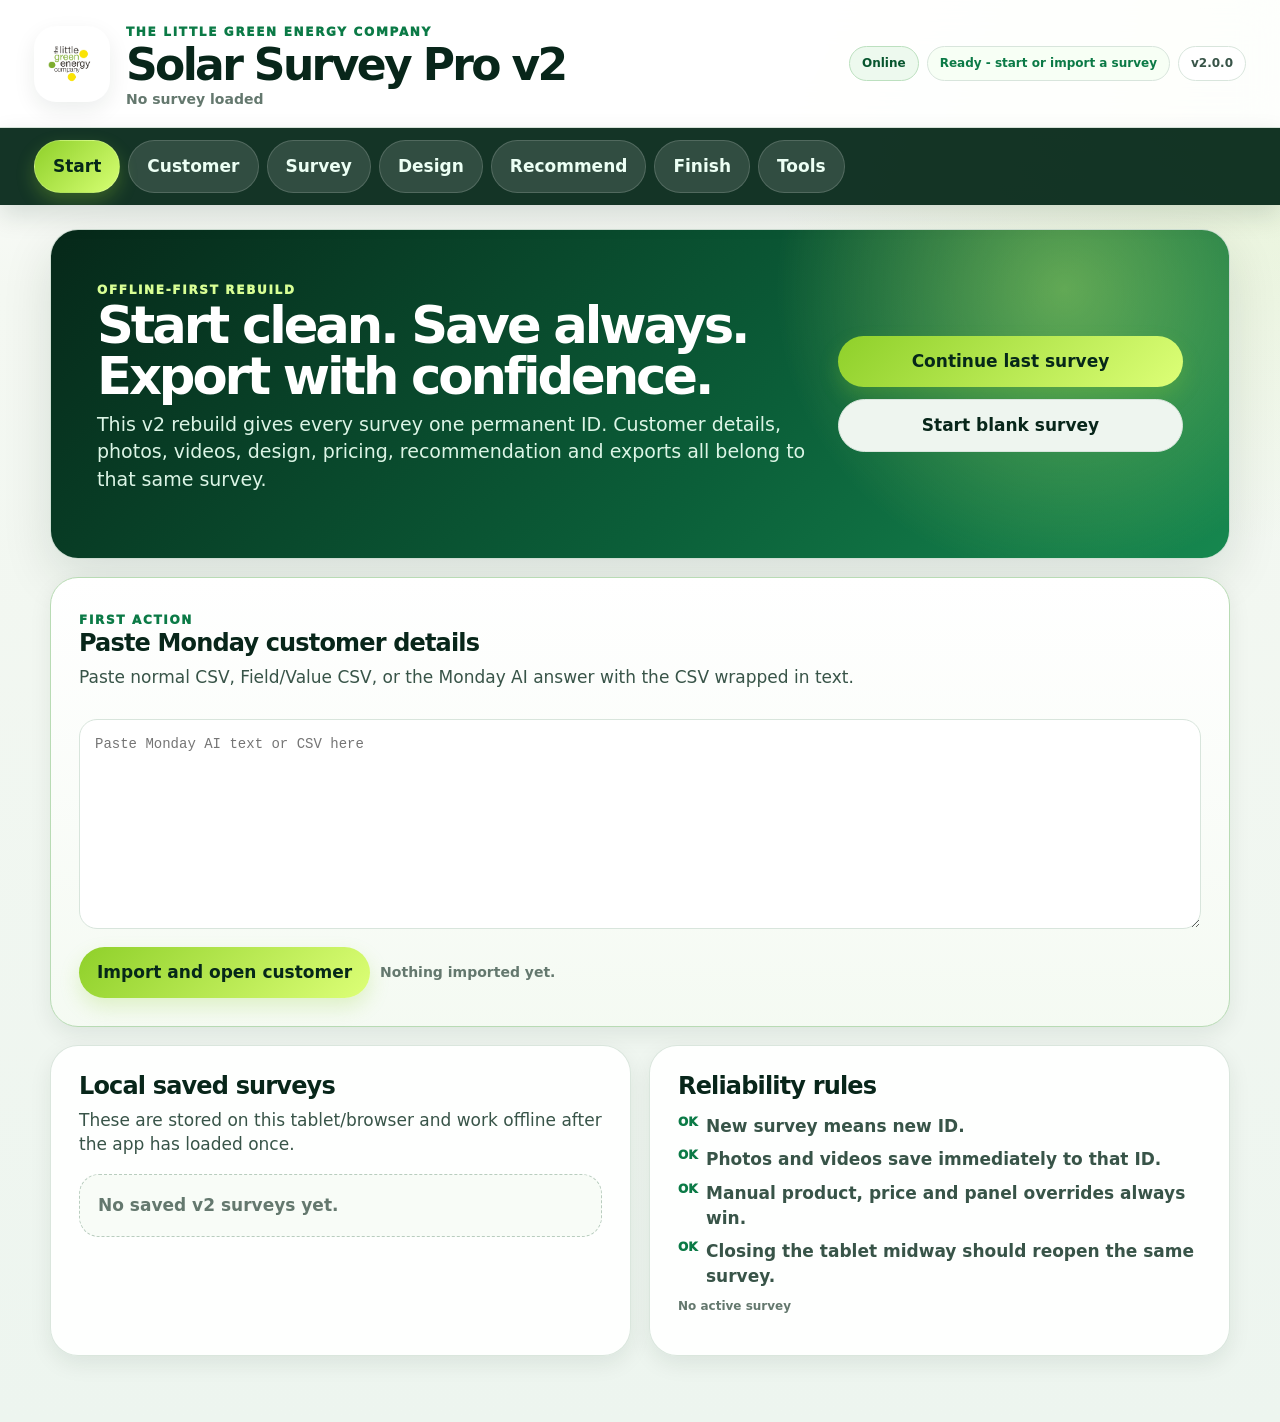
==== commit b885fcb6: "Build offline-first survey v2" ====
--- a/index.html
+++ b/index.html
@@ -1,685 +1,352 @@
-<!DOCTYPE html>
-
-<html>
+<!doctype html>
+<html lang="en">
 <head>
-<meta charset="utf-8"/>
-<meta content="width=device-width,initial-scale=1" name="viewport"/>
-<title>LG Survey v69</title>
-<meta content="#062819" name="theme-color"/>
-<meta name="lg-survey-version" content="v69"/>
-<link href="manifest.json" rel="manifest"/>
-<link href="styles.css" rel="stylesheet"/>
+  <meta charset="utf-8">
+  <meta name="viewport" content="width=device-width,initial-scale=1,viewport-fit=cover">
+  <meta name="theme-color" content="#062819">
+  <meta name="lg-survey-version" content="v2.0.0">
+  <title>LG Survey Pro v2</title>
+  <link rel="manifest" href="manifest.json">
+  <link rel="stylesheet" href="styles.css">
 </head>
 <body>
-<header>
-<div class="brandWrap">
-<img alt="The Little Green Energy Company logo" class="brandLogo" src="tlgec-logo.png"/>
-<div class="brandText">
-<small>The Little Green Energy Company</small>
-<h1 id="appTitle">LG Survey</h1>
-<div class="headerContact" id="headerContact">No survey loaded</div>
-</div>
-</div>
-</header>
-<nav><button class="on" data-tab="home">Start</button><button data-tab="customer">Priorities</button><button data-tab="usage">Energy</button><button data-tab="site">Survey</button><button data-tab="build">Design</button><button data-tab="present">Proposal</button><button data-tab="agreement">Acceptance</button><button data-tab="internal">Tools</button></nav>
-<div class="journeyBar" id="journeyBar">
-<div class="journeyRail">
-<button class="journeyStep on" data-jump="customer"><span>1</span><b>Understand</b><small>goals and concern</small></button>
-<button class="journeyStep" data-jump="usage"><span>2</span><b>Energy</b><small>usage and tariff</small></button>
-<button class="journeyStep" data-jump="site"><span>3</span><b>Home survey</b><small>roof, route, access</small></button>
-<button class="journeyStep" data-jump="build"><span>4</span><b>Design</b><small>right-sized system</small></button>
-<button class="journeyStep" data-jump="present"><span>5</span><b>Recommendation</b><small>confidence and value</small></button>
-<button class="journeyStep" data-jump="agreement"><span>6</span><b>Next step</b><small>survey acceptance</small></button>
-</div>
-</div>
-<main><section class="panel on landingPage" id="home">
-<div class="landingHero">
-<div class="homeVersionSmall" id="homeVersionSmall">v57</div>
-<div class="heroCopy">
-<div class="heroKicker">LG Survey</div>
-<h2>Solar consultation</h2>
-<p>A clear local journey for understanding the home, checking the install route, right-sizing the system and agreeing the next step.</p>
-<div class="heroTrustRow">
-<span>Offline first</span><span>Survey-led</span><span>Shared view</span><span>Handover ready</span>
-</div>
-</div>
-<button class="primary heroButton" id="homeFocusImport" type="button">Paste monday customer details</button>
-</div>
-<div class="homeCsvStarter" id="homeCsvStarter">
-  <div class="miniStepHead">
-    <span>First step</span>
-    <b>Start with monday customer details</b>
-  </div>
-  <p>Paste the monday customer details here before the visit. It can be a CSV export or AI-wrapped CSV text.</p>
-  <details class="quickDetails compactCsvImport" open>
-    <summary>Paste or upload monday customer details</summary>
-    <label>monday customer text<textarea id="homeCsvPaste" placeholder="Paste Field,Value CSV, a monday row, or AI text that contains CSV here"></textarea></label>
-    <div class="two">
-      <button class="primary" id="homeImportCustomer" type="button">Import customer and open Priorities</button>
-      <button class="secondary" id="homeSkipCsv" type="button">Start blank survey</button>
+  <header class="appHeader">
+    <div class="brand">
+      <img src="tlgec-logo.png" alt="The Little Green Energy Company logo">
+      <div>
+        <small>The Little Green Energy Company</small>
+        <h1 id="surveyTitle">Solar Survey Pro v2</h1>
+        <p id="surveyMeta">No survey loaded</p>
+      </div>
     </div>
-    <label class="fileImportLine">Upload monday file<input accept=".csv,text/csv" id="homeCsvFile" type="file"/></label>
-    <div aria-live="polite" class="guide" id="homeCsvStatus" role="status">No monday customer imported yet.</div>
-  </details>
-</div>
-
-<div class="quickActions simpleHomeActions">
-<button class="secondary" id="homeSaveCurrent" type="button">Save survey</button>
-<button class="secondary" id="homeDemoSurvey" type="button">Try sample job</button>
-</div>
-<div class="syncNotice">
-<b>Local saved surveys</b>
-<p>Saved surveys are stored on this device for fast offline use. Export backups regularly from Tools.</p>
-</div>
-<div class="syncNotice" id="homeProcessNote"><b>Today’s journey</b><p>Understand what matters, confirm usage, walk the home, build the recommendation, present the reason, then accept the survey guidance.</p></div>
-<div class="readinessBox homeReadinessCard" id="homeReadinessCard">Readiness score will appear once a survey is started.</div>
-<div class="savedList" id="homeSavedList"></div>
-</section>
-<section class="panel" id="customer">
-<div class="sectionTop">
-<h2>Name and motivation</h2>
-<button class="secondary smallBtn" id="newSurveyTop" type="button">New survey</button>
-</div>
-<div class="conversationCard customerCue">
-<div class="stepBadge">1. Understand</div>
-<h3>Your priorities</h3>
-<p>Capture the goals, timing and concerns so the recommendation is built around the home, not a generic package.</p>
-<div class="surveyOutcome">Outcome: clear priorities, decision notes and any concern that needs answering.</div>
-</div>
-<label>Name<input autocomplete="name" id="customerName"/></label>
-<label>Survey date<input id="surveyDate" type="date"/></label>
-<label>Address<textarea autocomplete="street-address" id="address"></textarea></label>
-<div class="two">
-<label>Phone<input autocomplete="tel" id="phone" inputmode="tel"/></label>
-<label>Email<input autocomplete="email" id="email" inputmode="email"/></label>
-</div>
-<details class="quickDetails decisionDetails">
-<summary>Decision and objections</summary>
-<label>Decision makers<input id="decisionMakers" placeholder="Partner, landlord, parent, business partner..."/></label>
-<label>Competitors / other quotes<input id="competitors" placeholder="Who else are they comparing?"/></label>
-</details>
-<h2>Priorities</h2>
-<div class="chips" data-target="wants">
-<button>Lower bills</button><button>Future-proofing</button><button>EV charging</button><button>Backup</button>
-<button>Energy independence</button><button>Battery tariff use</button><button>Maximum return</button><button>Best value</button>
-</div>
-<label>What matters most<textarea id="wants"></textarea></label>
-<label>Why now / main concern<textarea id="whyNow"></textarea></label>
-<div class="financeCheckCard">
-  <h3>Project finance</h3>
-  <p class="hint">Capture this early so the recommendation matches how the customer plans to proceed.</p>
-  <input id="financePlan" type="hidden"/>
-  <div class="financeButtonGrid" id="financeButtons" aria-label="How is the customer planning to fund the project?">
-    <button type="button" data-finance="Own savings / cash">Own savings / cash</button>
-    <button type="button" data-finance="Bank loan arranged or in progress">Bank loan</button>
-    <button type="button" data-finance="Needs a finance company">Needs finance</button>
-    <button type="button" data-finance="Unsure / needs advice">Unsure</button>
-  </div>
-  <div class="financeStatus" id="financeStatus">Finance route not captured yet.</div>
-</div>
-<div class="bottomNav"><button class="primary continueBtn" data-next="usage" type="button">Continue to Energy</button></div>
-</section>
-<section class="panel" id="usage">
-<h2>Energy profile</h2>
-<div class="conversationCard energyCue">
-<div class="stepBadge">2. Energy profile</div>
-<h3>Energy use and tariff</h3>
-<p>Usage, tariff and timing help right-size solar and battery storage around when power is actually used.</p>
-<div class="surveyOutcome">Outcome: a recommendation that links back to real usage and bill behaviour.</div>
-</div>
-<p class="hint">Bills normally arrive by email. Enter annual or daily usage and the other field will calculate automatically.</p>
-<div class="two">
-<label>Annual usage kWh<input id="annualKwh" inputmode="decimal" placeholder="6000" type="number"/></label>
-<label>Daily average kWh<input id="dailyKwh" inputmode="decimal" placeholder="16.4" type="number"/></label>
-</div>
-<label>Current tariff<input id="tariff" placeholder="Octopus Flexible, Go, Tracker..."/></label>
-<div class="two">
-<label>Day / peak p/kWh<input id="peak" inputmode="decimal" type="number"/></label>
-<label>Off-peak p/kWh<input id="offpeak" inputmode="decimal" type="number"/></label>
-</div>
-<div class="two">
-<label>Annual spend £<input id="annualSpend" inputmode="decimal" type="number"/></label>
-<label class="conditionalField" id="evMilesWrap">EV miles/year<input id="miles" inputmode="numeric" type="number"/></label>
-<label>Export rate p/kWh<input id="exportRate" inputmode="decimal" type="number" value="15"/></label>
-</div>
-<div class="scope">
-<label><input id="heatPump" type="checkbox"/> Heat pump</label>
-<label><input id="highEvening" type="checkbox"/> High evening use</label>
-<label><input id="backupNeeded" type="checkbox"/> Backup wanted</label>
-</div>
-<label>Estimated solar self-use %<input id="solarSelfUsePct" inputmode="decimal" type="number" value="75"/></label>
-<div class="guide" id="batteryGuide">Enter annual or daily usage to see the battery guide automatically.</div>
-<div class="bottomNav"><button class="primary continueBtn" data-next="site" type="button">Continue to Home Survey</button></div>
-</section>
-<section class="panel" id="site">
-<h2>Home survey</h2>
-<div class="conversationCard surveyCue">
-<div class="stepBadge">3. Home survey</div>
-<h3>Home suitability check</h3>
-<p>Roof, electrical, equipment locations, cable route and access notes help reduce surprises before the formal quote.</p>
-<div class="surveyOutcome">Outcome: the practical install route is checked before the proposal is finalised.</div>
-</div>
-<div class="simpleRoofPhoto"><b>Local survey evidence</b><p>Use the quick capture gallery as you walk around. Add roof photos, distribution board, meter, cable route, access photos or videos one after another. Nothing is replaced, and everything in the gallery goes into the export pack.</p></div>
-<div class="photoCaptureBox galleryCaptureBox">
-  <div class="quickCaptureHeader">
-    <div>
-      <b>Quick capture gallery</b>
-      <p>Tap a section, snap the evidence, keep moving. You can sort, relabel or remove items later.</p>
+    <div class="statusStrip">
+      <span class="pill" id="connectionStatus">Checking</span>
+      <span class="pill saved" id="saveState">Ready</span>
+      <span class="pill" id="appVersion">v2</span>
+    </div>
+  </header>
+
+  <nav class="tabs">
+    <button class="navBtn active" data-panel="start">Start</button>
+    <button class="navBtn" data-panel="customer">Customer</button>
+    <button class="navBtn" data-panel="survey">Survey</button>
+    <button class="navBtn" data-panel="design">Design</button>
+    <button class="navBtn" data-panel="recommend">Recommend</button>
+    <button class="navBtn" data-panel="finish">Finish</button>
+    <button class="navBtn" data-panel="tools">Tools</button>
+  </nav>
+
+  <main>
+    <section class="screen active" id="start">
+      <div class="hero">
+        <div>
+          <span class="kicker">Offline-first rebuild</span>
+          <h2>Start clean. Save always. Export with confidence.</h2>
+          <p>This v2 rebuild gives every survey one permanent ID. Customer details, photos, videos, design, pricing, recommendation and exports all belong to that same survey.</p>
+        </div>
+        <div class="heroActions">
+          <button class="primary" id="continueLast">Continue last survey</button>
+          <button class="secondary" id="startBlank">Start blank survey</button>
+        </div>
+      </div>
+
+      <article class="card importCard">
+        <span class="step">First action</span>
+        <h3>Paste Monday customer details</h3>
+        <p>Paste normal CSV, Field/Value CSV, or the Monday AI answer with the CSV wrapped in text.</p>
+        <textarea id="mondayPaste" placeholder="Paste Monday AI text or CSV here"></textarea>
+        <div class="actionRow">
+          <button class="primary" id="importMonday">Import and open customer</button>
+          <span id="mondayStatus" class="hint">Nothing imported yet.</span>
+        </div>
+      </article>
+
+      <div class="grid twoCol">
+        <article class="card">
+          <h3>Local saved surveys</h3>
+          <p>These are stored on this tablet/browser and work offline after the app has loaded once.</p>
+          <div id="savedSurveys" class="savedList"></div>
+        </article>
+        <article class="card">
+          <h3>Reliability rules</h3>
+          <ul class="checkList">
+            <li>New survey means new ID.</li>
+            <li>Photos and videos save immediately to that ID.</li>
+            <li>Manual product, price and panel overrides always win.</li>
+            <li>Closing the tablet midway should reopen the same survey.</li>
+          </ul>
+          <p class="tiny" id="activeSurveyId">No active survey</p>
+        </article>
+      </div>
+    </section>
+
+    <section class="screen" id="customer">
+      <div class="sectionHead">
+        <span class="kicker">Customer</span>
+        <h2>Customer and decision context</h2>
+        <p>Capture the blockers early. Finance is here because it can stop a job before design.</p>
+      </div>
+      <div class="formGrid">
+        <label>Name<input id="customerName" data-bind="customer.name" autocomplete="name"></label>
+        <label>Address<textarea data-bind="customer.address" autocomplete="street-address"></textarea></label>
+        <label>Phone<input data-bind="customer.phone" inputmode="tel"></label>
+        <label>Email<input data-bind="customer.email" inputmode="email"></label>
+        <label>Monday item ID<input data-bind="customer.mondayId"></label>
+        <label>Lead source<input data-bind="customer.leadSource"></label>
+        <label>Appointment time<input data-bind="customer.appointmentTime"></label>
+        <label>CRM status<input data-bind="customer.crmStatus"></label>
+      </div>
+      <div class="formGrid">
+        <label>Main goal<textarea data-bind="priorities.wants" placeholder="Lower bills, backup, EV, better monitoring..."></textarea></label>
+        <label>Why now?<textarea data-bind="priorities.whyNow"></textarea></label>
+        <label>Decision makers<textarea data-bind="priorities.decisionMakers"></textarea></label>
+        <label>Other quotes / competitors<textarea data-bind="priorities.competitors"></textarea></label>
+        <label>Timing<input data-bind="priorities.timing"></label>
+        <label>Promises already made<textarea data-bind="priorities.promises"></textarea></label>
+      </div>
+      <article class="card">
+        <h3>Energy and home context</h3>
+        <p>These values feed the customer recommendation, but can be left rough during the first pass.</p>
+        <div class="formGrid">
+          <label>Annual usage kWh<input id="annualKwh" type="number" inputmode="decimal" data-bind="energy.annualKwh"></label>
+          <label>Daily usage kWh<input id="dailyKwh" type="number" inputmode="decimal" data-bind="energy.dailyKwh"></label>
+          <label>Annual electricity spend<input type="number" inputmode="decimal" data-bind="energy.annualSpend"></label>
+          <label>Import rate p/kWh<input type="number" inputmode="decimal" data-bind="energy.importRate"></label>
+          <label>Export rate p/kWh<input type="number" inputmode="decimal" data-bind="energy.exportRate"></label>
+          <label>Expected self-use %<input type="number" inputmode="decimal" data-bind="energy.selfUsePct"></label>
+        </div>
+        <div class="choiceGrid compact">
+          <label><input type="checkbox" data-check="energy.ev">EV now or soon</label>
+          <label><input type="checkbox" data-check="energy.heatPump">Heat pump / high demand</label>
+          <label><input type="checkbox" data-check="energy.highEvening">High evening use</label>
+          <label><input type="checkbox" data-check="energy.backup">Backup matters</label>
+        </div>
+      </article>
+      <article class="card">
+        <h3>Finance position</h3>
+        <p>This is surveyor-facing language. Pick the nearest route and note anything sensitive separately.</p>
+        <div class="choiceGrid">
+          <label><input type="radio" name="finance" data-bind="priorities.financePlan" value="Own savings / cash">Own savings / cash</label>
+          <label><input type="radio" name="finance" data-bind="priorities.financePlan" value="Bank loan arranged">Bank loan arranged</label>
+          <label><input type="radio" name="finance" data-bind="priorities.financePlan" value="Exploring lending">Exploring lending</label>
+          <label><input type="radio" name="finance" data-bind="priorities.financePlan" value="Needs finance provider">Needs finance provider</label>
+        </div>
+        <label>Finance note<textarea data-bind="priorities.financeNote" placeholder="Keep it professional. Example: customer may need third-party finance before proceeding."></textarea></label>
+      </article>
+    </section>
+
+    <section class="screen" id="survey">
+      <div class="sectionHead">
+        <span class="kicker">Field survey</span>
+        <h2>Evidence first</h2>
+        <p>Photos and videos save to the active survey immediately. Use tags as you capture them.</p>
+      </div>
+      <div class="mediaToolbar" id="mediaCategories"></div>
+      <input id="mediaInput" type="file" accept="image/*,video/*,.pdf,application/pdf" multiple hidden>
+      <div class="mediaCount" id="mediaCount">0 files saved</div>
+      <div class="actionRow safetyRow">
+        <button class="secondary" id="downloadFieldPack">Download safety pack now</button>
+        <span class="hint">Use this before leaving site if the customer has not accepted yet.</span>
+      </div>
+      <div class="mediaGrid" id="mediaGrid"></div>
+
+      <div class="formGrid">
+        <label>Roof notes<textarea data-bind="site.roof"></textarea></label>
+        <label>Dimensions / planes note<textarea data-bind="site.dimensions"></textarea></label>
+        <label>Shading / obstructions<textarea data-bind="site.shade"></textarea></label>
+        <label>Battery / inverter location<textarea data-bind="site.batteryLocation"></textarea></label>
+        <label>Meter / CU / supply<textarea data-bind="site.meter"></textarea></label>
+        <label>Cable route<textarea data-bind="site.cableRoute"></textarea></label>
+        <label>Access / scaffold<textarea data-bind="site.access"></textarea></label>
+        <label>Site risk notes<textarea data-bind="site.riskNotes"></textarea></label>
+      </div>
+      <label class="checkLine"><input type="checkbox" data-check="site.routeAgreed">Route and equipment locations discussed with customer, subject to final checks</label>
+
+      <article class="card">
+        <div class="splitHead">
+          <div><h3>Roof plane panel fit</h3><p>Use this as a suggestion. Manual panel count in Design always wins.</p></div>
+          <button id="addRoof" class="secondary">Add roof</button>
+        </div>
+        <div id="roofPlaneList" class="roofList"></div>
+      </article>
+    </section>
+
+    <section class="screen" id="design">
+      <div class="sectionHead">
+        <span class="kicker">Design and pricing</span>
+        <h2>Surveyor override always wins</h2>
+        <p>Auto suggestions are useful, but the final product, panel count, battery and price are yours to override.</p>
+      </div>
+
+      <div class="grid twoCol">
+        <article class="card">
+          <h3>Solar</h3>
+          <label class="checkLine"><input type="checkbox" data-check="design.solar">Include solar PV</label>
+          <label>Panel model<select id="panelModel" data-bind="design.panelKey"></select></label>
+          <p class="hint" id="selectedPanelMeta">Panel details</p>
+          <div id="p6DealBox" class="dealBox" hidden>SunPower P6 warehouse deal selected. Manual cost can be edited below.</div>
+          <label>Panel internal cost override<input type="number" inputmode="decimal" data-bind="design.panelCostOverride" placeholder="Leave blank for catalogue"></label>
+          <label>Manual panel count<input id="panelCount" type="number" inputmode="numeric" data-bind="design.panelCount"></label>
+          <div class="suggestionLine"><span id="roofSuggestion">0 panel suggestion</span><button class="secondary smallBtn" id="useRoofSuggestion">Use suggestion</button></div>
+          <p class="hint" id="panelCountMode">Manual panel count</p>
+          <label>Panel override reason<textarea data-bind="design.panelOverrideReason" placeholder="Example: roof fits 10, but customer wants 6 due to budget/shading."></textarea></label>
+          <label>Mounting / roof type<select id="mounting" data-bind="design.mounting"></select></label>
+          <label class="checkLine"><input type="checkbox" data-check="design.tigo">Tigo optimisers</label>
+          <label>Tigo quantity<input type="number" data-bind="design.tigoQty"></label>
+          <label>Tigo price each<input type="number" data-bind="design.tigoPrice"></label>
+          <label class="checkLine"><input type="checkbox" data-check="design.bird">Bird protection</label>
+          <label class="checkLine"><input type="checkbox" data-check="design.spds">SPDs</label>
+          <label>Scaffold lifts<input type="number" data-bind="design.scaffoldLifts"></label>
+        </article>
+
+        <article class="card">
+          <h3>Battery route</h3>
+          <label class="checkLine"><input type="checkbox" data-check="design.battery">Include battery/storage</label>
+          <div class="batteryCards">
+            <button class="batteryCard" data-battery-select="Sigenergy" data-battery-card="Sigenergy">Sigenergy</button>
+            <button class="batteryCard" data-battery-select="Tesla" data-battery-card="Tesla">Tesla</button>
+            <button class="batteryCard" data-battery-select="None" data-battery-card="None">No battery</button>
+          </div>
+          <div id="sigConfig">
+            <h4>Sigenergy</h4>
+            <label>BAT 10 quantity<input type="number" data-bind="design.sig10Qty"></label>
+            <label>BAT 6 quantity<input type="number" data-bind="design.sig6Qty"></label>
+            <label>BAT 10 cost<input type="number" data-bind="design.sig10Cost"></label>
+            <label>BAT 6 cost<input type="number" data-bind="design.sig6Cost"></label>
+            <label class="checkLine"><input type="checkbox" data-check="design.sigGateway">Gateway included where required</label>
+            <label>Gateway cost<input type="number" data-bind="design.sigGatewayCost"></label>
+            <label>Controller mode<select data-bind="design.sigControllerMode"><option value="auto">Auto-size from solar</option><option value="manual">Manual controller</option></select></label>
+            <label>Manual controller<select id="sigController" data-bind="design.sigController"></select></label>
+          </div>
+          <div id="teslaConfig" hidden>
+            <h4>Tesla</h4>
+            <label>Powerwall 3 quantity<input type="number" data-bind="design.teslaPw3Qty"></label>
+            <label>DC Expansion quantity<input type="number" data-bind="design.teslaDcQty"></label>
+            <label class="checkLine"><input type="checkbox" data-check="design.teslaGateway">Backup Gateway</label>
+            <label>Powerwall 3 internal cost<input type="number" data-bind="design.teslaPw3Cost"></label>
+            <label>DC Expansion internal cost<input type="number" data-bind="design.teslaDcCost"></label>
+            <label>Gateway internal cost<input type="number" data-bind="design.teslaGatewayCost"></label>
+            <label>Tesla discount<input type="number" data-bind="design.teslaDiscount"></label>
+          </div>
+        </article>
+      </div>
+
+      <div class="grid twoCol">
+        <article class="card">
+          <h3>Extras</h3>
+          <label class="checkLine"><input type="checkbox" data-check="design.ev">Zappi EV charger</label>
+          <label>Zappi price<input type="number" data-bind="design.zappiPrice"></label>
+          <label class="checkLine"><input type="checkbox" data-check="design.eddi">Eddi / hot water diverter</label>
+          <label>Eddi price<input type="number" data-bind="design.eddiPrice"></label>
+          <label class="checkLine"><input type="checkbox" data-check="design.otherExtra">Other extra</label>
+          <label>Other extra name<input data-bind="design.otherExtraName"></label>
+          <label>Other extra price<input type="number" data-bind="design.otherExtraPrice"></label>
+        </article>
+        <article class="card">
+          <h3>Price override</h3>
+          <label>Manual discount<input type="number" data-bind="design.manualDiscount"></label>
+          <label>Final customer price override<input type="number" data-bind="design.finalPriceOverride" placeholder="Leave 0 for calculated"></label>
+          <label>Commercial note<textarea data-bind="design.commercialNote"></textarea></label>
+          <button class="primary" id="calculateQuote">Refresh pricing</button>
+          <div id="quoteLive" class="quoteBox"></div>
+        </article>
+      </div>
+    </section>
+
+    <section class="screen" id="recommend">
+      <div class="sectionHead">
+        <span class="kicker">Customer recommendation</span>
+        <h2>Clean view for the customer</h2>
+        <p>This is the nice-looking result colleagues can use without ChatGPT.</p>
+      </div>
+      <div id="recommendationCard"></div>
+      <details class="card">
+        <summary>Internal pricing breakdown</summary>
+        <div id="internalBreakdown" class="quoteBox"></div>
+      </details>
+    </section>
+
+    <section class="screen" id="finish">
+      <div class="sectionHead">
+        <span class="kicker">Finish</span>
+        <h2>Acceptance and pack</h2>
+        <p>Save the outcome, copy the email, and download the survey pack with photos/videos.</p>
+      </div>
+      <div class="grid twoCol">
+        <article class="card">
+          <h3>Outcome</h3>
+          <label>Customer view<select data-bind="acceptance.customerView"><option>Interested</option><option>Accepted survey recommendation</option><option>Needs time</option><option>Follow-up required</option><option>Not proceeding</option></select></label>
+          <label>Blocker / question<textarea data-bind="acceptance.blocker"></textarea></label>
+          <label>Next action<input data-bind="acceptance.nextAction"></label>
+          <label>Follow-up date<input type="date" data-bind="acceptance.followUp"></label>
+          <label>Acceptance note<textarea data-bind="acceptance.note"></textarea></label>
+        </article>
+        <article class="card">
+          <h3>Signature</h3>
+          <canvas id="signatureCanvas"></canvas>
+          <div class="actionRow">
+            <button class="secondary" id="clearSignature">Clear signature</button>
+            <button class="primary" id="acceptSurvey">Save acceptance</button>
+          </div>
+        </article>
+      </div>
+      <article class="card">
+        <h3>Outlook-ready email</h3>
+        <textarea id="emailDraft"></textarea>
+        <div class="actionRow">
+          <button class="secondary" id="copyEmail">Copy email text</button>
+          <button class="secondary" id="copyHtmlEmail">Copy designed email body</button>
+          <button class="primary" id="downloadPack">Download survey pack ZIP</button>
+        </div>
+        <div id="finishNotice" class="notice">No pack created yet.</div>
+      </article>
+    </section>
+
+    <section class="screen" id="tools">
+      <div class="sectionHead">
+        <span class="kicker">Tools</span>
+        <h2>Minimal admin</h2>
+        <p>No dev clutter. Just backup, app status and pricing reference.</p>
+      </div>
+      <div class="grid twoCol">
+        <article class="card">
+          <h3>Backups</h3>
+          <button class="primary" id="downloadBackup">Download saved survey backup</button>
+          <p class="hint">Backup excludes large photo/video blobs for now. Survey packs include the files for each job.</p>
+        </article>
+        <article class="card">
+          <h3>App status</h3>
+          <p>Version: <b>v2.0.0</b></p>
+          <p>Offline boot: app shell, styles, logic and assets are cached after first load.</p>
+          <p>Pricing updates: edit the catalogue in <code>app.js</code> at the top, then publish.</p>
+        </article>
+      </div>
+    </section>
+  </main>
+
+  <div class="markupModal" id="markupModal" hidden>
+    <div class="markupPanel">
+      <div class="splitHead">
+        <div><h3>Mark up photo</h3><p>Tap to place labels, or draw a box/line. Save creates a marked-up copy in the survey files.</p></div>
+        <button class="ghost" id="closeMarkup">Close</button>
+      </div>
+      <div class="markupToolbar">
+        <button data-markup-label="Battery location">Battery location</button>
+        <button data-markup-label="Inverter location">Inverter location</button>
+        <button data-markup-label="Gateway location">Gateway location</button>
+        <button data-markup-label="Cable route">Cable route</button>
+        <button data-markup-label="Earth rod location">Earth rod location</button>
+        <button data-markup-tool="box">Box</button>
+        <button data-markup-tool="line">Line</button>
+      </div>
+      <canvas id="markupCanvas"></canvas>
+      <div class="actionRow">
+        <button class="secondary" id="undoMarkup">Undo</button>
+        <button class="primary" id="saveMarkup">Save marked-up copy</button>
+      </div>
     </div>
   </div>
-  <div class="quickCaptureGrid">
-    <button type="button" class="mediaQuickBtn" data-media-cat="Roof">Roof</button>
-    <button type="button" class="mediaQuickBtn" data-media-cat="Distribution board / CU">Dist board / CU</button>
-    <button type="button" class="mediaQuickBtn" data-media-cat="Meter / fuse">Meter / fuse</button>
-    <button type="button" class="mediaQuickBtn" data-media-cat="Battery / controller location">Battery / controller</button>
-    <button type="button" class="mediaQuickBtn" data-media-cat="Cable route">Cable run</button>
-    <button type="button" class="mediaQuickBtn" data-media-cat="Access / scaffold">Access</button>
-    <button type="button" class="mediaQuickBtn" data-media-cat="Other">Other</button>
-  </div>
-  <div class="quickCaptureActions">
-    <button type="button" class="secondary smallBtn" id="addSiteFiles">Add photos / files</button>
-    <button type="button" class="secondary smallBtn" id="recordSiteVideo">Record video</button>
-    <button type="button" class="secondary smallBtn dangerLight" id="clearSiteGallery">Clear gallery</button>
-  </div>
-  <input accept="image/*" capture="environment" id="quickPhotoInput" type="file" hidden />
-  <input accept="video/*" capture="environment" id="quickVideoInput" type="file" hidden />
-  <input accept="image/*,video/*,.pdf,application/pdf" id="filesInput" multiple="" type="file" hidden />
-  <div class="fileNames" id="fileNames">No site media captured yet.</div>
-  <div class="mediaGallery" id="mediaGallery"></div>
-  <div class="photos legacyPreview" id="preview"></div>
-</div>
-<div class="photoChecklist">
-<h3>Required evidence checklist</h3>
-<div class="checks photoChecks">
-<label><input id="photoRoofFront" type="checkbox"/> Roof front / access</label>
-<label><input id="photoRoofRear" type="checkbox"/> Roof rear / main plane</label>
-<label><input id="photoMeter" type="checkbox"/> Meter position</label>
-<label><input id="photoCU" type="checkbox"/> Consumer unit</label>
-<label><input id="photoFuse" type="checkbox"/> Incoming supply / fuse</label>
-<label><input id="photoBatteryLoc" type="checkbox"/> Battery / controller location</label>
-<input id="photoInverterLoc" type="checkbox" hidden/>
-<label><input id="photoCableRoute" type="checkbox"/> Cable route</label>
-<label><input id="photoAccess" type="checkbox"/> Scaffold/access</label>
-</div>
-<label>Photo / evidence notes<textarea id="photoNotes" placeholder="Any missing photos, why missing, or extra files captured."></textarea></label>
-</div>
-<h2>Roof dimensions</h2>
-<p class="hint">Add each elevation or roof plane separately. Use metres. These feed the design brief and layout check.</p>
-<div class="autoFitPanelCard">
-  <div class="panelSenseHead">
-    <b>Auto panel fit</b>
-    <button class="secondary smallBtn" id="autoFitRoofs" type="button">Auto fit best panel</button>
-  </div>
-  <p class="hint">Uses the roof dimensions, pitch/azimuth notes and the available AIKO/SunPower panel sizes to suggest the highest sensible panel count. It prefers 400 mm margins and can use a 300 mm squeeze target where that gives a better result. You can still edit “panels here” manually for obstructions.</p>
-  <div class="two">
-    <label>Panel fit choice<select id="autoPanelChoice">
-      <option selected value="AUTO">Auto select best output</option>
-      <option value="AIKO 495W|495|1762 x 1134 x 30 mm|20.6 kg">AIKO 495W</option>
-      <option value="AIKO 540W|540|1954 x 1134 x 30 mm|27.1 kg">AIKO 540W</option>
-      <option value="SunPower P6 405W Warehouse Deal|405|Editable - confirm datasheet|Manual stock deal">SunPower P6 405W warehouse deal</option>
-      <option value="SunPower P7 500W|500|1996 x 1134 x 30 mm|27.5 kg">SunPower P7 500W</option>
-      <option value="SunPower P7 450W|450|1790 x 1134 x 30 mm|24.8 kg">SunPower P7 450W</option>
-    </select></label>
-    <label>Margin basis<select id="autoPanelMargin">
-      <option selected value="auto">Best 400 mm / 300 mm squeeze</option>
-      <option value="0.4">400 mm preferred only</option>
-      <option value="0.3">300 mm squeeze allowed</option>
-    </select></label>
-  </div>
-  <div class="autoFitSummary" id="autoFitSummary">Add roof dimensions to calculate the best panel option.</div>
-</div>
-<div id="roofPlanes"></div>
-<button class="secondary" id="addRoofPlane" type="button">Add roof/elevation</button>
-<details class="quickDetails">
-<summary>Advanced roof notes</summary>
-<label>Roof notes<textarea id="roof" placeholder="Tile/slate, pitch, azimuth, roof planes..."></textarea></label>
-<label>Reference measurement / roof dimension notes<textarea id="dims" placeholder="Laser measure notes, tile count, Google Earth check, sketch notes..."></textarea></label>
-</details>
-<label>Obstructions / shading<textarea id="shade" placeholder="Chimney, trees, dormers, skylights, neighbour shading..."></textarea></label>
-<label>Battery / controller location<textarea id="batteryLoc" placeholder="Battery, Powerwall, inverter or controller position. Note wall type, clearance, outside/inside location and any customer preference."></textarea><span class="fieldHint">Use this single box when the equipment is going in the same area.</span></label>
-<input id="invLoc" type="hidden"/>
-<label>Meter / CU / incoming supply<textarea id="meter"></textarea></label>
-<label>Cable route<textarea id="cable"></textarea></label>
-<label>Access / scaffold<textarea id="access"></textarea></label>
-<label>Site notes / things to confirm<textarea id="siteRiskNotes" placeholder="Anything to confirm for design, DNO, survey sign-off, scaffold, cable run or install."></textarea></label>
-<div class="checks agreementCheck">
-<label><input id="customerRouteAgreed" type="checkbox"/> Route and equipment locations discussed and accepted, subject to final design and survey checks</label>
-</div>
-<div class="bottomNav"><button class="primary continueBtn" data-next="build" type="button">Continue to Design</button></div>
-</section>
-<section class="panel" id="build">
-<h2>Design and investment</h2>
-<div class="conversationCard designCue">
-<div class="stepBadge">4. Design</div>
-<h3>Right-sized system</h3>
-<p>Panel count, battery storage, extras and price are checked against the roof, energy profile and installation route.</p>
-<div class="surveyOutcome">Outcome: a clear recommendation with sensible options, not just the largest possible system.</div>
-</div>
-<div class="scope">
-<label><input id="solar" type="checkbox"/> Solar</label>
-<label><input id="battery" type="checkbox"/> Battery</label>
-</div>
-<h2>Solar</h2>
-<label>Panel model<select id="panelModel">
-<option value="AIKO 540W|540|1954 x 1134 x 30 mm|27.1 kg">AIKO 540W</option>
-<option selected="" value="AIKO 495W|495|1762 x 1134 x 30 mm|20.6 kg">AIKO 495W</option>
-<option value="SunPower P6 405W Warehouse Deal|405|Editable - confirm datasheet|Manual stock deal">SunPower P6 405W warehouse deal</option>
-<option value="SunPower P7 500W|500|1996 x 1134 x 30 mm|27.5 kg">SunPower P7 500W</option>
-<option value="SunPower P7 450W|450|1790 x 1134 x 30 mm|24.8 kg">SunPower P7 450W</option>
-</select></label>
-<div class="two">
-<label>Panel count<input id="panelCount" inputmode="numeric" type="number" value="0"/><span class="fieldHint">Surveyor-adjustable. Roof auto-fit gives a suggestion, but this can be overridden for obstructions or judgement on site.</span></label>
-<label>System override price £<input id="systemOverride" inputmode="decimal" type="number" value="0"/></label>
-</div>
-<div class="panelSuggestionBox" id="panelSuggestionBox">
-  <b>Roof suggestion</b>
-  <span>Run auto-fit from the Survey page to show suggested panel count here.</span>
-  <button class="secondary smallBtn" id="useRoofSuggestion" type="button">Use roof suggestion</button>
-</div>
-<div class="manualPanelCard" id="manualPanelCard">
-  <div>
-    <b>Manual panel judgement</b>
-    <span id="manualPanelStatus">Auto-fit is only a starting suggestion. Your quoted panel count wins once edited.</span>
-  </div>
-  <label>Override reason<select id="panelOverrideReason">
-    <option value="">No manual reason selected</option>
-    <option>Shading / trees</option>
-    <option>Customer budget</option>
-    <option>Customer preference</option>
-    <option>Roof obstruction</option>
-    <option>Installer judgement</option>
-    <option>Other</option>
-  </select></label>
-  <label>Manual panel note<textarea id="panelOverrideNote" placeholder="Example: rear roof can physically take 10, but customer wants 6 due to budget/shading."></textarea></label>
-</div>
-<p class="hint">Pricing follows Residential Pricing V8.6 cost build. Use system override only for an approved final proposal position.</p>
-<div class="panelSenseCard">
-<div class="panelSenseHead">
-<b>Panel-first roof sense check</b>
-<button class="secondary smallBtn" id="runPanelSenseCheck" type="button">Sense check</button>
-</div>
-<div class="panelSenseCheck" id="panelSenseCheck">Enter roof dimensions and panel count to sense check the fit. This does not block the survey.</div>
-</div>
-<label>Roof mounting / framing<select id="framingSelection">
-<option selected="" value="Plain Tile">Plain Tile</option>
-<option value="Pantile">Pantile</option>
-<option value="Slate">Slate</option>
-<option value="Trapezoidal">Trapezoidal</option>
-<option value="Standing Seam">Standing Seam</option>
-<option value="Flat Roof">Flat Roof</option>
-<option value="In-Roof">In-Roof</option>
-<option value="Fibre Cement">Fibre Cement</option>
-<option value="Quattro">Quattro</option>
-<option value="Ground Screws">Ground Screws</option>
-</select></label>
-<div class="scope">
-<label><input id="tigo" type="checkbox"/> Tigo optimisers</label>
-<label><input checked="" id="bird" type="checkbox"/> Bird protection</label>
-<label><input checked="" id="spds" type="checkbox"/> SPDs</label>
-</div>
-<details class="quickDetails advancedPricing">
-<summary>Advanced solar pricing</summary>
-<div class="two">
-<label>Tigo quantity<input id="tigoQty" inputmode="numeric" type="number" min="0" value="0"/><span class="fieldHint">Use only the number of optimisers actually needed.</span></label>
-<label>Tigo £/panel<input id="tigoPrice" inputmode="decimal" type="number" value="30"/></label>
-<label>Manual discount £<input id="manualDiscount" type="number" value="0"/></label>
-</div>
-</details>
-<h2>Battery</h2>
-<label class="hiddenSelectLabel">Battery brand<select id="batteryBrand">
-<option value="None">None</option>
-<option value="Tesla">Tesla</option>
-<option value="Sigenergy">Sigenergy</option>
-</select></label>
-<div class="batteryButtonGrid" id="batteryBrandButtons" aria-label="Choose battery route">
-  <button type="button" data-battery-brand="None">No battery</button>
-  <button type="button" data-battery-brand="Tesla">Tesla Powerwall</button>
-  <button type="button" data-battery-brand="Sigenergy">Sigenergy</button>
-</div>
-<div class="quoteBox batteryChoiceCard teslaChoice" id="teslaBox">
-<div class="batteryBrandHead"><span class="batteryLogo teslaLogo">TESLA</span><span>Powerwall battery option</span></div>
-<input id="teslaSaleType" type="hidden" value="solarBattery"/>
-<div class="teslaQuickCard">
-  <b>Usual Tesla route</b>
-  <p>Powerwall 3 is the main selection. Add Gateway when backup or future backup readiness is part of the recommendation.</p>
-  <label class="gatewayToggle"><input checked="" id="gateway" type="checkbox"/> Backup Gateway included</label>
-</div>
-<div class="two">
-<label>Powerwall 3 units<input id="pw3Qty" max="4" min="0" type="number" value="1"/><span class="fieldHint">Tesla supports up to 4 Powerwall 3 units.</span></label>
-<label>DC Expansion packs<input id="dcExpQty" max="3" min="0" type="number" value="0"/><span class="fieldHint">Max 3 expansions total. Expansions require a Powerwall 3.</span></label>
-</div>
-<div aria-hidden="true" class="legacyTeslaChecks">
-<input checked="" id="pw3" type="checkbox" hidden/>
-<input id="dcExp" type="checkbox" hidden/>
-</div>
-<details class="quickDetails">
-<summary>Unusual Tesla setup note</summary>
-<label>Other Tesla setup notes<textarea id="teslaOtherNotes" placeholder="Gateway only, retrofit notes, customer already has solar, backup expectation, or anything unusual."></textarea></label>
-</details>
-<div class="teslaConfigGuide" id="teslaConfigGuide">1 x Powerwall 3 + Backup Gateway, no DC Expansion selected.</div>
-<details class="quickDetails advancedPricing">
-<summary>Advanced Tesla pricing</summary>
-<p class="hint">Guide prices are used for the Tesla net position guide. Internal proposal total still follows the quote builder unless a system override is entered.</p>
-<div class="two">
-<label>Powerwall 3 £<input id="pw3Price" type="number" value="6500"/></label>
-<label>Gateway £<input id="gatewayPrice" type="number" value="1000"/></label>
-<label>DC Expansion £<input id="dcPrice" type="number" value="5200"/></label>
-<label>Rebate / LG discounts £<input id="teslaDiscounts" type="number" value="0"/></label>
-</div>
-</details>
-</div>
-<div class="quoteBox batteryChoiceCard sigChoice sigCleanCard" id="sigBox">
-<div class="batteryBrandHead"><span class="batteryLogo sigLogo">Sigenergy</span><span>SigenStor battery option</span></div>
-<p class="hint">Choose the exact Sigenergy stack. The datasheet route allows 1 to 6 battery modules per controller, so mixed 10.0 and 6.0 combinations are supported up to 6 modules total.</p>
-<input id="sigBatteryModel" type="hidden" value="10"/>
-<input id="sigModuleQty" type="hidden" value="0"/>
-<div class="sigRouteBox">
-  <label>Sigenergy route<select id="sigInstallType">
-    <option selected value="solarBattery">Solar + battery</option>
-    <option value="batteryOnly">Battery only</option>
-    <option value="retrofit">Retrofit / existing solar</option>
-    <option value="other">Other / survey note</option>
-  </select></label>
-</div>
-<div class="two sigStackGrid">
-  <label>SigenStor BAT 10.0 modules<input id="sig10Qty" min="0" max="6" inputmode="numeric" type="number" value="1"/><span class="fieldHint">9.04 kWh total / 8.76 kWh usable each.</span></label>
-  <label>SigenStor BAT 6.0 modules<input id="sig6Qty" min="0" max="6" inputmode="numeric" type="number" value="0"/><span class="fieldHint">6.02 kWh total / 5.84 kWh usable each.</span></label>
-</div>
-<div class="scope">
-<label><input checked id="sigGateway" type="checkbox"/> Sigenergy Gateway included where required</label>
-</div>
-<div class="two sigControllerGrid">
-  <label>Controller route<select id="sigControllerMode">
-    <option selected value="auto">Auto-size controller from solar size</option>
-    <option value="manual">Manual controller selection</option>
-  </select><span class="fieldHint">Use manual for battery-only, retrofit or special controller selection.</span></label>
-  <label>Controller<select id="sigBatteryOnlyController">
-<option value="0|None">None</option>
-<option value="780|Sigenstor Controller 3.6kW">3.6 kW</option>
-<option value="850|Sigenstor Controller 4.0kW">4.0 kW</option>
-<option value="835|Sigenstor Controller 5.0kW">5.0 kW</option>
-<option value="866|Sigenstor Controller 6.0kW">6.0 kW</option>
-<option value="1287|Sigenstor Controller 8.0kW">8.0 kW</option>
-<option value="1402.5|Sigenstor Controller 10kW">10 kW</option>
-<option value="1520|Sigenstor Controller 12kW">12 kW</option>
-<option value="2081|Sigenstor Controller 15kW">15 kW</option>
-<option value="1976|Sigenstor Controller 20kW">20 kW</option>
-<option value="2289.1|Sigenstor Controller 25kW">25 kW</option>
-</select><span class="fieldHint">Used when Controller route is manual or when no solar is selected.</span></label>
-</div>
-<div class="sigPreview" id="sigPreviewBox">
-  <div class="sigPreviewMain">SigenStor stack</div>
-  <div class="sigPreviewSub">1 x BAT 10.0 selected. Gateway included. Controller auto-sized.</div>
-</div>
-<div class="sigConfigWarning" id="sigConfigWarning"></div>
-<details class="quickDetails advancedPricing">
-<summary>Advanced Sigenergy pricing</summary>
-<p class="hint">Use only when the pricing matrix changes. Defaults are pulled into the quote builder automatically.</p>
-<div class="two">
-  <label>BAT 6.0 internal cost £<input id="sig6Price" inputmode="decimal" type="number" value="1575"/></label>
-  <label>BAT 10.0 internal cost £<input id="sig10Price" inputmode="decimal" type="number" value="2050"/></label>
-  <label>Gateway internal cost £<input id="sigGatewayPrice" inputmode="decimal" type="number" value="785"/></label>
-</div>
-</details>
-</div>
-<h2>Extras</h2>
-<div class="scope extrasScope">
-<label><input id="ev" type="checkbox"/> Zappi EV charger</label>
-<label><input id="eddi" type="checkbox"/> Eddi / hot water diverter</label>
-<label><input id="otherExtra" type="checkbox"/> Other extra</label>
-</div>
-<div class="two">
-<label>Scaffold lifts<input id="scaffoldLifts" type="number" value="0"/></label>
-<label>Zappi EV charger cost £<input id="zappiPrice" type="number" value="900"/></label>
-<label>Eddi / diverter manual cost £<input id="eddiPrice" type="number" value="0"/></label>
-<label>Other extra name<input id="otherExtraName" placeholder="Immersion timer, extra socket, monitoring..."/></label>
-<label>Other extra manual cost £<input id="otherExtraPrice" type="number" value="0"/></label>
-</div>
-<label>Extras notes<textarea id="extrasNote" placeholder="Eddi, EV charger, extra electrical work, requested add-ons..."></textarea></label>
-<p class="hint">Extras use manual pricing. They are included in the proposal total when ticked, but are not treated as blockers.</p>
-<p class="hint">Scaffolding follows the internal pricing sheet. No scaffold total is itemised on the shared view.</p>
-<label>Commercial note<textarea id="commercialNote" placeholder="Month-end position, supplied cable, quote includes..."></textarea></label>
-<div class="quoteCheckBox">
-<button class="primary" id="calculateQuote" type="button">Calculate quote</button>
-<div class="quoteCheck" id="quoteCheck">Quote not calculated yet.</div>
-</div>
-<div class="bottomNav"><button class="primary continueBtn" data-next="present" type="button">Build proposal view</button></div>
-</section>
-<section class="panel customerPage" id="present">
-<div class="presentHero">
-<div class="heroKicker">The Little Green Energy Company</div>
-<h2>Your energy recommendation</h2>
-<p>A survey-led recommendation built around the home, the usage and what matters most.</p>
-</div>
-<div class="consultationProof" id="consultationProof">
-<div><span>1</span><b>Understood</b><small>Priorities will appear here</small></div>
-<div><span>2</span><b>Checked</b><small>roof, route and access reviewed</small></div>
-<div><span>3</span><b>Right-sized</b><small>system selected around usage</small></div>
-<div><span>4</span><b>Protected</b><small>formal quote and DNO next</small></div>
-</div>
-<div class="customerStoryCard" id="customerStoryCard"></div>
-<div class="designConfidenceCard" id="designConfidenceCard"></div>
-<div class="presentVisuals" id="presentVisuals"></div>
-<div class="batteryImagePanel" id="batteryImagePanel"></div>
-<div class="paybackSummary" id="paybackSummary"></div>
-<div class="whySystemCard" id="whyThisSystem"></div>
-<div class="summaryBox presenterSummary" id="presentSummary"></div>
-<button class="primary" id="refreshPresent" type="button">Refresh summary</button>
-<div class="bottomNav proposalNext"><button class="primary continueBtn" data-next="agreement" type="button">Continue to survey acceptance</button></div></section>
-<section class="panel agreementPage" id="agreement">
-<div class="presentHero agreementHero">
-<div class="heroKicker">Survey acceptance</div>
-<h2>Formalise the quote</h2>
-<p>Accept today’s survey guidance so the formal quote can be prepared. Final roof, electrical, DNO and design checks still apply.</p>
-</div>
-
-<div class="closingCheck customerClose">
-<h2>Ready to formalise?</h2>
-<p class="hint">Choose the closest next step. This simply guides how the formal quote is prepared.</p>
-<input id="customerLikelihood" type="hidden">
-<div class="likelihoodButtons" id="likelihoodButtons">
-<button type="button" data-likelihood="Ready to formalise the quote">Looks right</button>
-<button type="button" data-likelihood="Question or change before quote">One question first</button>
-<button type="button" data-likelihood="Not ready to formalise">Not ready yet</button>
-</div>
-<div class="blockerPrompt" id="blockerPrompt">Choose the closest option above.</div>
-<label>Question, concern or change to note<textarea id="blockerReason" placeholder="Only use this if something needs clarifying or changing."></textarea></label>
-<button class="primary followUpPackBtn" id="saveFollowUpPack" type="button">Save follow-up pack</button>
-</div>
-
-<div class="acceptSurveyCard">
-<h2>Accept survey guidance</h2>
-<p class="hint">Sign below to confirm you are happy for the recommendation to be formalised into a quote for review. The final proposal remains subject to design checks.</p>
-<div class="agreementSummary" id="customerAgreementSummary">Summary will refresh from the survey details.</div>
-<details class="acceptanceNoteWrap"><summary>Optional note for quote handover</summary><label>Note<textarea id="acceptanceNote" placeholder="Any detail to remember before preparing the formal quote."></textarea></label></details>
-<div class="signatureBox">
-<div class="signatureTitle">Signature</div>
-<canvas height="260" id="signatureCanvas" width="700"></canvas>
-<div class="signatureActions">
-<button class="secondary" id="clearSignature" type="button">Clear signature</button>
-</div>
-</div>
-<button class="primary" id="stampAccept" type="button">Accept and create recommendation</button>
-<div class="guide acceptanceThanks" id="acceptanceStamp">No survey acceptance recorded yet.</div>
-</div>
-
-<div class="templateActionCard" id="recommendationTemplateCard">
-  <h2>Recommendation document</h2>
-  <p class="hint">Create the branded customer recommendation from the survey details. Use Print / Save as PDF, then send from Outlook with the short email draft.</p>
-  <div class="templateButtonGrid">
-    <button class="primary" id="previewRecommendationTemplate" type="button">Preview recommendation</button>
-    <button class="secondary" id="printRecommendationTemplate" type="button">Print / save as PDF</button>
-    <button class="secondary" id="downloadRecommendationTemplate" type="button">Download HTML copy</button>
-    <button class="secondary" id="openShortRecommendationEmail" type="button">Open Outlook email draft</button>
-    <button class="secondary" id="preparePandaDocQuoteTop" type="button">Prepare PandaDoc quote</button>
-    <button class="secondary" id="downloadEvidenceSoFarTop" type="button">Download evidence so far</button>
-    <button class="primary" id="exportSurveyPackZip" type="button">Export full survey pack ZIP</button>
-  </div>
-  <div class="guide templateNotice" id="templateNotice">The recommendation will use the selected battery brand, panel model, extras, bird protection and SPDs.</div>
-  <div class="guide" id="exportPackNotice">Export pack creates a local ZIP with the recommendation, survey prompt, internal brief, data file, signature and selected site photos/videos.</div>
-</div>
-
-<div class="finishPackCard" id="finishPackCard" hidden>
-  <div class="finishPackGlow"></div>
-  <div class="finishPackHead">
-    <span id="finishPackKicker">Customer pack ready</span>
-    <h2 id="finishPackTitle">Customer pack ready</h2>
-    <p id="finishPackSubtitle">The survey has been saved and the customer pack is ready to use.</p>
-  </div>
-  <div class="finishPackGrid" id="finishPackSummary"></div>
-  <div class="finishChecklist" id="finishChecklist"></div>
-  <div class="finishPackInstructions" id="finishPackInstructions">Create the customer email first, then download the internal pack for records.</div>
-  <div class="finishPackActions">
-    <button class="primary" id="finishOpenEmail" type="button">Create customer email</button>
-    <button class="secondary" id="preparePandaDocQuote" type="button">Prepare PandaDoc quote</button>
-    <button class="secondary" id="downloadEvidenceSoFar" type="button">Download evidence so far</button>
-    <button class="secondary" id="finishDownloadPack" type="button">Download internal pack</button>
-    <button class="secondary" id="finishNextSurvey" type="button">Start next survey</button>
-  </div>
-  <div class="guide" id="finishPackNotice">No pack created yet.</div>
-</div>
-
-</section>
-<section class="panel internalPanel" id="internal">
-<h2>Tools</h2>
-<p class="hint">Job admin, import, internal packs, backups and app maintenance. Saved surveys stay on Start.</p>
-
-<details class="internalGroup toolBox importTool" open>
-<summary>Import</summary>
-<p class="hint">Use this when the survey was not started from the Start page monday customer import.</p>
-<label>monday customer text<textarea id="crmPaste" placeholder="Paste Field,Value CSV, a monday row, or AI text that contains CSV here"></textarea></label>
-<button class="primary" id="importPastedCRM" type="button">Import customer, save survey and open Priorities</button>
-<label class="fileImportLine">Import monday file<input accept=".csv,text/csv" id="mondayImport" type="file"/></label>
-<div class="guide" id="importStatus">No monday customer imported yet.</div>
-<div class="two">
-<label>monday item ID<input id="mondayId" placeholder="Imported from monday where available"/></label>
-<label>Lead source<input id="leadSource" placeholder="Referral, web, showroom, event..."/></label>
-</div>
-<label>Pre-survey interest<textarea id="preInterest" placeholder="Solar, battery, EV, Tesla, Sigenergy, backup, budget or reason for enquiry."></textarea></label>
-<label>Promises already made<textarea id="promisesMade" placeholder="Anything already promised before survey."></textarea></label>
-<label>Customer timescale<input id="timing" placeholder="ASAP, this month, quote comparison, future planning..."/></label>
-<div class="checks">
-<label><input id="askBill" type="checkbox"/> Confirm usage/tariff</label>
-<label><input id="askDecisionMaker" type="checkbox"/> Confirm decision maker</label>
-<label><input id="askCompetitors" type="checkbox"/> Ask competitors</label>
-<label><input id="askTiming" type="checkbox"/> Confirm timing</label>
-<label><input id="askBackup" type="checkbox"/> Clarify backup</label>
-<label><input id="askBudget" type="checkbox"/> Test budget comfort</label>
-</div>
-<div class="two">
-<label>Appointment time<input id="appointmentTime" type="datetime-local"/></label>
-<label>Current CRM status<input id="crmStatus" placeholder="Survey booked, quote sent..."/></label>
-</div>
-<label>Existing notes<textarea id="crmNotes" placeholder="monday notes, call history or pre-survey comments"></textarea></label>
-<label>Known usage / bill notes<textarea id="preUsage" placeholder="Annual kWh, tariff, EV miles, heat pump, bill received..."></textarea></label>
-</details>
-
-<details class="internalGroup toolBox actionTool" open>
-<summary>Next action and sales status</summary>
-<div class="two">
-<label>Sales status<select id="salesStatus">
-<option value="">Select status</option>
-<option>Survey booked</option>
-<option>Survey completed</option>
-<option>Proposal to prepare</option>
-<option>Formal quote needed</option>
-<option>Quote sent</option>
-<option>Follow-up required</option>
-<option>Closed won</option>
-<option>Closed lost</option>
-</select></label>
-<label>Main blocker<select id="mainBlocker">
-<option>None known</option>
-<option>Price</option>
-<option>Timing</option>
-<option>Needs more information</option>
-<option>Competitor quote</option>
-<option>Technical/design concern</option>
-<option>DNO or survey blocker</option>
-</select></label>
-<label>Next action<input id="nextAction" placeholder="Prepare formal quote"/></label>
-<label>Follow-up date<input id="followUp" type="date"/></label>
-<label>Confidence<select id="confidence">
-<option value="">Select confidence</option>
-<option>High</option>
-<option>Medium</option>
-<option>Low</option>
-</select></label>
-</div>
-<label>Gut feel / internal sales note<textarea id="gut" placeholder="Buying signals, objections, urgency, household decision dynamic, quote risk."></textarea></label>
-</details>
-
-<details class="internalGroup toolBox readinessTool">
-<summary>Readiness and completion</summary>
-<button class="primary" id="checkReadiness" type="button">Check job readiness</button>
-<div class="readinessBox" id="readinessBox">Readiness check will show what is ready and what to capture next.</div>
-<button class="primary" id="markSurveyComplete" type="button">Mark survey complete</button>
-</details>
-
-<details class="internalGroup toolBox exportTool" open>
-<summary>Internal pack</summary>
-<p class="hint">Creates one local ZIP for records: customer summary, recommendation, email text, data backup, internal notes and selected site photos/videos.</p>
-<button class="primary" id="toolsExportSurveyPackZip" type="button">Download internal pack ZIP</button>
-<div class="guide" id="toolsExportPackNotice">No internal pack created yet.</div>
-</details>
-
-<details class="internalGroup toolBox managerTool">
-<summary>Manager summary</summary>
-<p class="hint">A short internal outcome summary for pipeline review, follow-up and blockers.</p>
-<button class="primary" id="downloadManagerSummary" type="button">Download manager summary</button>
-<div class="guide" id="managerSummaryNotice">No manager summary downloaded yet.</div>
-</details>
-
-<details class="internalGroup toolBox handoverTool">
-<summary>ChatGPT handover</summary>
-<p class="hint">Copy this into a new ChatGPT chat for that customer. Start the chat with the customer name so ChatGPT titles it clearly.</p>
-<button class="primary" id="copy">Copy ChatGPT customer pack</button>
-<button id="txt">Download notes TXT</button>
-<button class="secondary" id="brief">Download internal brief</button>
-<h2>Preview</h2>
-<pre id="out"></pre>
-</details>
-
-<details class="internalGroup toolBox backupTool">
-<summary>Data and backups</summary>
-<p class="hint">Use these for device backup, recovery or moving saved survey data. Keep this separate from the normal handover tools.</p>
-<button id="json">Download data file</button>
-<button class="secondary" id="exportBackup" type="button">Export saved survey backup</button>
-<label class="importBackupLabel">Import saved survey backup<input accept=".json,application/json" id="importBackup" type="file"/></label>
-</details>
-
-<details class="internalGroup toolBox appTool">
-<summary>App tools</summary>
-<button class="secondary" id="updateApp" type="button">Refresh app version</button>
-<div class="versionBadge" id="appVersionBadge">App version: v69</div>
-</details>
-</section>
-</main>
-<div class="markupModal" id="markupModal" hidden>
-  <div class="markupPanel">
-    <div class="markupHead">
-      <div><b>Mark up photo</b><span>Tap a label, draw a box or line, then save the marked-up copy.</span></div>
-      <button class="secondary smallBtn" id="closeMarkupModal" type="button">Close</button>
-    </div>
-    <div class="markupToolbar">
-      <button type="button" data-markup-label="Gateway location">Gateway</button>
-      <button type="button" data-markup-label="Powerwall3 location">Powerwall3</button>
-      <button type="button" data-markup-label="Cable route">Cable route</button>
-      <button type="button" data-markup-label="Earth rod location">Earth rod</button>
-      <button type="button" data-markup-label="DB location">DB</button>
-      <button type="button" data-markup-label="Incoming supply">Incoming supply</button>
-      <button type="button" data-markup-label="Pipework to move">Pipework</button>
-      <button type="button" data-markup-tool="box">Draw box</button>
-      <button type="button" data-markup-tool="line">Draw line</button>
-    </div>
-    <canvas id="markupCanvas" width="1200" height="900"></canvas>
-    <div class="markupActions">
-      <button class="secondary" id="undoMarkup" type="button">Undo last</button>
-      <button class="primary" id="saveMarkup" type="button">Save marked-up copy</button>
-    </div>
-    <div class="guide" id="markupNotice">Choose a label, then tap the photo where it should go.</div>
-  </div>
-</div>
-<script src="app.js"></script>
+
+  <script src="app.js"></script>
 </body>
 </html>
--- a/styles.css
+++ b/styles.css
@@ -1,1518 +1,1032 @@
-body{margin:0;background:#f5f7f3;color:#0b1f18;font-family:system-ui,-apple-system,Segoe UI,Roboto,Arial,sans-serif;font-size:18px}
-header{background:linear-gradient(135deg,#ffffff 0%,#f7faf4 45%,#eef6e8 100%);color:#0b1f18;padding:10px 14px 8px;display:flex;justify-content:flex-start;align-items:center;border-bottom:1px solid #d9e2da}
-.brandWrap{display:flex;gap:14px;align-items:center}.brandLogo{width:48px;height:48px;object-fit:contain;background:white;border-radius:18px;padding:6px;box-shadow:0 5px 18px rgba(6,40,25,.10)}.brandText small{color:#5f6e66;font-weight:850;letter-spacing:.2px;font-size:12px}h1{margin:1px 0 0;font-size:26px;line-height:1;color:#0b1f18}.brandText p{margin:3px 0 0;color:#3d5248;font-weight:700;font-size:13px}
-button{font:inherit;border:0;border-radius:22px;padding:14px 18px;font-weight:850}
-header button{display:none}
-nav{display:flex;gap:8px;overflow-x:auto;background:#edf2eb;padding:10px 10px;position:sticky;top:0;z-index:2;border-bottom:1px solid #d9e2da}
-nav button{background:white;border:1px solid #d9e2da;white-space:nowrap;color:#0b1f18}
-nav button.on,.primary{background:#79ac20!important;color:white!important;border-color:#79ac20!important}
-main{max-width:820px;margin:auto;padding:0 12px 24px}
-.panel{display:none;background:white;border:1px solid #d9e2da;border-radius:26px;padding:20px;margin:14px 0;box-shadow:0 4px 18px rgba(6,40,25,.06)}
-.panel.on{display:block}
-.customerPage{background:linear-gradient(180deg,#ffffff,#f4faf5)}
-h2{font-size:24px;margin:0 0 16px}h3{font-size:20px;margin:10px 0}
-label{display:block;font-weight:850;margin:14px 0 6px}
-input,textarea,select{width:100%;box-sizing:border-box;border:1px solid #cad6ce;border-radius:18px;padding:15px 16px;font:inherit;background:white;color:#0b1f18}
-textarea{min-height:88px}.two{display:grid;grid-template-columns:1fr 1fr;gap:12px}
-.chips,.checks,.scope{display:flex;flex-wrap:wrap;gap:8px;margin-bottom:10px}
-.chips button,.checks label,.scope label,#txt,#json,details{background:#eaf5ee;border:1px solid #d9e2da;border-radius:18px;padding:12px;color:#0b1f18}
-.scope label{font-size:20px;min-width:120px}
-input[type=checkbox]{width:auto;transform:scale(1.18);margin-right:8px}
-.script,.guide,.quoteBox,.summaryBox,.totalBox{background:#f3f8f4;border:1px solid #d9e2da;border-radius:20px;padding:16px;line-height:1.45;margin:10px 0}
-.totalBox{font-size:22px;font-weight:900}.summaryBox{font-size:20px}.hint{color:#5f6e66;line-height:1.35}
-.photos{display:grid;grid-template-columns:repeat(3,1fr);gap:8px;margin-top:12px}.photos img{width:100%;aspect-ratio:1/1;object-fit:cover;border-radius:14px;border:1px solid #d9e2da}
-#fileNames{font-size:14px;color:#5f6e66;white-space:pre-wrap;margin-top:10px}
-pre{background:#062819;color:#effff4;border-radius:20px;padding:18px;white-space:pre-wrap;overflow:auto;max-height:420px;font-size:15px}
-.primary,#copy,#txt,#json,#calcQuote,#refreshPresent,#stampAccept{width:100%;margin:8px 0}details summary{font-weight:850;cursor:pointer}
-@media(max-width:640px){body{font-size:17px}nav{top:110px}h1{font-size:34px}.two{grid-template-columns:1fr}}
-
-@media(max-width:640px){
-  .brandLogo{width:44px;height:44px}
-  .brandText h1,h1{font-size:32px}
-  .brandText p{font-size:15px}
-}
-
-.secondary{width:100%;margin:8px 0;background:#eef3ef!important;color:#0b1f18!important;border:1px solid #d9e2da!important}
-@media(max-width:640px){
-  header{padding:8px 12px 7px}
-  .brandLogo{width:42px!important;height:42px!important;padding:4px}
-  .brandText h1,h1{font-size:24px!important}
-  .brandText small{font-size:11px}
-  .brandText p{font-size:12px}
-  nav{top:0!important;padding:9px 10px}
-}
-
-.roofGrid{display:grid;grid-template-columns:1.3fr 1fr 1fr 1fr 1fr;gap:10px;margin:12px 0;padding:12px;background:#f7faf4;border:1px solid #d9e2da;border-radius:18px}
-.savedList .savedCard{border:1px solid #d9e2da;border-radius:18px;padding:14px;margin:12px 0;background:white;box-shadow:0 3px 10px rgba(6,40,25,.04)}
-.savedMeta{font-size:13px;color:#5f6e66;margin:5px 0 12px;line-height:1.35}
-.savedActions{display:flex;gap:8px;flex-wrap:wrap}
-.savedActions button{background:#eef3ef;color:#0b1f18;border:1px solid #d9e2da;border-radius:14px;padding:10px 12px}
-.savedActions button.primaryMini{background:#79ac20;color:white;border-color:#79ac20}
-.secondary{width:100%;margin:8px 0;background:#eef3ef!important;color:#0b1f18!important;border:1px solid #d9e2da!important}
-@media(max-width:760px){.roofGrid{grid-template-columns:1fr 1fr}.roofGrid label:first-child{grid-column:1 / -1}}
-
-.signatureBox{background:#f7faf4;border:1px solid #d9e2da;border-radius:20px;padding:14px;margin:12px 0}
-.signatureTitle{font-weight:850;margin-bottom:8px}
-#signatureCanvas{width:100%;height:190px;background:white;border:2px dashed #9aa99e;border-radius:16px;touch-action:none;display:block}
-.signatureActions{display:flex;gap:8px;margin-top:8px}
-.signatureActions .secondary{width:auto}
-
-#importStatus{margin-top:8px}
-
-.sectionTop{display:flex;align-items:center;justify-content:space-between;gap:12px}
-.smallBtn{width:auto!important;margin:0!important;padding:10px 14px!important}
-#crmPaste{min-height:180px;font-family:ui-monospace,SFMono-Regular,Menlo,Consolas,monospace;font-size:14px}
-
-.presentHero{background:linear-gradient(135deg,#062819 0%,#0b7a46 65%,#79ac20 100%);color:white;border-radius:26px;padding:22px;margin-bottom:16px;box-shadow:0 10px 30px rgba(6,40,25,.18)}
-.presentHero h2{color:white;font-size:30px;margin:4px 0 6px}.presentHero p{margin:0;color:#eaf5ee}.heroKicker{font-size:13px;text-transform:uppercase;letter-spacing:.12em;color:#dcefc2;font-weight:850}
-.presentVisuals{display:grid;grid-template-columns:1.2fr .8fr;gap:14px;margin:14px 0}.visualCard{background:white;border:1px solid #d9e2da;border-radius:22px;padding:16px;box-shadow:0 6px 18px rgba(6,40,25,.07)}
-.visualCard h3{margin:0 0 10px;font-size:18px}.panelStack{display:grid;grid-template-columns:repeat(6,1fr);gap:6px;margin:12px 0}.miniPanel{height:42px;border-radius:8px;background:linear-gradient(145deg,#101820,#263947);position:relative;box-shadow:inset 0 0 0 1px rgba(255,255,255,.15)}
-.miniPanel:before{content:"";position:absolute;inset:7px;border-top:1px solid rgba(255,255,255,.18);border-bottom:1px solid rgba(255,255,255,.12)}.bigMetric{font-size:34px;font-weight:950;color:#062819;line-height:1}.metricLabel{font-size:13px;color:#5f6e66;font-weight:800;margin-top:3px}
-.brandBadge{display:inline-flex;align-items:center;justify-content:center;border-radius:999px;padding:8px 12px;font-weight:950;letter-spacing:.04em;margin:3px 6px 6px 0;font-size:14px}.brandTesla{background:#111;color:white}.brandSig{background:#00a878;color:white}.brandAiko{background:#eaf5ee;color:#0b7a46;border:1px solid #b8d7bf}
-.presenterSummary{font-size:18px;line-height:1.5}.presenterSummary .priceLine{font-size:28px;font-weight:950;color:#062819;margin-top:14px}.summaryGrid{display:grid;grid-template-columns:repeat(2,1fr);gap:10px;margin:12px 0}.summaryItem{background:#f7faf4;border:1px solid #d9e2da;border-radius:16px;padding:12px}.summaryItem b{display:block;color:#062819}
-#updateApp{border:2px solid #79ac20!important}@media(max-width:760px){.presentVisuals{grid-template-columns:1fr}.panelStack{grid-template-columns:repeat(4,1fr)}.presentHero h2{font-size:25px}.summaryGrid{grid-template-columns:1fr}}
-
-.headerContact{display:flex;flex-wrap:wrap;gap:6px;align-items:center;margin-top:5px;color:#3d5248;font-weight:700;font-size:13px;line-height:1.25;max-width:820px}
-.headerContact a{color:#0b7a46;text-decoration:none;font-weight:900}
-.dotSep{color:#9aa99e}
-@media(max-width:760px){
-  .headerContact{font-size:12px;max-width:290px}
-  #appTitle{font-size:22px!important}
-}
-@media(min-width:900px){
-  .brandText{min-width:0}
-  .brandWrap{min-width:0}
-}
-
-.roofPlaneRow{background:#f7faf4;border:1px solid #d9e2da;border-radius:20px;padding:12px;margin:12px 0}
-.roofRowHead{display:flex;justify-content:space-between;align-items:center;margin-bottom:8px}
-.removeRoof{background:#eef3ef!important;color:#0b1f18!important;border:1px solid #d9e2da!important;border-radius:14px!important;padding:8px 12px!important;font-size:14px}
-.roofGrid.dynamic{grid-template-columns:1.2fr repeat(5,1fr)}
-@media(max-width:760px){.roofGrid.dynamic{grid-template-columns:1fr 1fr}.roofGrid.dynamic label:first-child{grid-column:1/-1}}
-
-.batteryChoiceCard{border-radius:24px;border:1px solid #d9e2da;background:linear-gradient(180deg,#fff,#f7faf4);box-shadow:0 6px 18px rgba(6,40,25,.06);padding:16px;margin:12px 0}
-.hiddenSelectLabel{position:absolute!important;left:-9999px!important;width:1px!important;height:1px!important;overflow:hidden!important}
-.batteryButtonGrid{
-  display:grid;
-  grid-template-columns:repeat(3,1fr);
-  gap:10px;
-  margin:10px 0 14px;
-}
-.batteryButtonGrid button{
-  min-height:62px;
-  border-radius:20px;
-  border:1px solid #dbe6de;
-  background:white;
-  color:#0b1f18;
-  font-weight:950;
-  box-shadow:0 4px 14px rgba(6,40,25,.05);
-}
-.batteryButtonGrid button.selected{
-  background:#062819;
-  color:white;
-  border-color:#062819;
-  box-shadow:0 9px 22px rgba(6,40,25,.18);
-}
-.batteryButtonGrid button[data-battery-brand="Tesla"].selected{background:#111;border-color:#111}
-.batteryButtonGrid button[data-battery-brand="Sigenergy"].selected{background:#00a878;border-color:#00a878}
-.batteryBrandHead{display:flex;align-items:center;gap:12px;margin-bottom:10px;font-weight:850;color:#3d5248}
-.batteryLogo{display:inline-flex;align-items:center;justify-content:center;padding:10px 14px;border-radius:999px;font-weight:950;letter-spacing:.08em;min-width:92px}
-.teslaLogo{background:#111;color:white;text-transform:uppercase}
-.sigLogo{background:#00a878;color:white;letter-spacing:.02em}
-.paybackSummary{margin:14px 0}
-.paybackCard{background:linear-gradient(135deg,#ffffff 0%,#eef8ee 100%);border:1px solid #cfe2cf;border-radius:24px;padding:18px;box-shadow:0 8px 22px rgba(6,40,25,.08)}
-.paybackCard b{display:block;font-size:32px;color:#062819;line-height:1.05}
-.paybackCard p{margin:10px 0 0;color:#5f6e66;font-size:13px}
-.smallCaps{text-transform:uppercase;letter-spacing:.12em;font-size:12px;color:#0b7a46;font-weight:950}
-.paybackBreakdown{display:flex;flex-wrap:wrap;gap:8px;margin-top:12px}
-.paybackBreakdown span{background:white;border:1px solid #d9e2da;border-radius:999px;padding:8px 10px;font-weight:800;font-size:13px;color:#3d5248}
-@media(max-width:760px){.batteryBrandHead{align-items:flex-start;flex-direction:column}.paybackCard b{font-size:28px}}
-
-.sigCleanCard{background:linear-gradient(180deg,#ffffff,#f2fbf6);border:1px solid #cfe8dc}
-.sigPreview{background:white;border:1px solid #cfe8dc;border-radius:18px;padding:14px;margin:12px 0;box-shadow:0 3px 12px rgba(0,168,120,.08)}
-.sigPreviewMain{font-size:22px;font-weight:950;color:#062819}
-.sigPreviewSub{font-size:14px;color:#3d5248;margin-top:4px;font-weight:750}
-.batteryOnlyBox{background:#f7faf4;border:1px dashed #b8d7bf;border-radius:18px;padding:14px;margin-top:12px}
-.batteryOnlyBox h3{margin:0 0 4px}
-
-.batteryImagePanel{margin:14px 0}
-.productHero{display:grid;grid-template-columns:180px 1fr;gap:18px;align-items:center;background:white;border:1px solid #d9e2da;border-radius:26px;overflow:hidden;box-shadow:0 8px 24px rgba(6,40,25,.08)}
-.productHero img{width:100%;height:170px;object-fit:cover;background:#f7faf4}
-.productHero h3{font-size:24px;margin:8px 0 4px;color:#062819}
-.productHero p{margin:0;color:#5f6e66;font-weight:800}
-.brandPill{display:inline-flex;border-radius:999px;padding:8px 13px;font-weight:950;letter-spacing:.07em}
-.teslaPill{background:#111;color:white;text-transform:uppercase}.sigPill{background:#00a878;color:white}
-.customerIntro{background:#f7faf4;border:1px solid #d9e2da;border-radius:20px;padding:16px;margin-bottom:12px}
-.customerIntro span{display:block;text-transform:uppercase;letter-spacing:.12em;font-size:12px;color:#0b7a46;font-weight:950}.customerIntro b{display:block;font-size:26px;color:#062819}.customerIntro p{margin:4px 0 0;color:#3d5248}
-.includedBox{background:#fff;border:1px solid #d9e2da;border-radius:20px;padding:16px;margin:12px 0}.includedBox ul{margin:10px 0 0;padding-left:20px}.includedBox li{margin:5px 0}
-.proposalPrice{font-size:42px;font-weight:950;color:#062819;line-height:1;margin-top:16px}.proposalSub{font-size:14px;text-transform:uppercase;letter-spacing:.12em;color:#0b7a46;font-weight:950;margin-top:4px}.nextStepClean{font-weight:850;color:#3d5248}
-@media(max-width:760px){.productHero{grid-template-columns:1fr}.productHero img{height:210px}.proposalPrice{font-size:36px}}
-
-.presenterSummary{overflow:hidden}
-
-.landingPage{background:#ffffff}
-.landingHero{background:linear-gradient(135deg,#062819 0%,#0b7a46 65%,#79ac20 100%);color:white;border-radius:26px;padding:22px;margin-bottom:16px;display:flex;justify-content:space-between;align-items:center;gap:16px;box-shadow:0 10px 30px rgba(6,40,25,.18)}
-.landingHero h2{color:white;font-size:32px;margin:4px 0 6px}
-.landingHero p{margin:0;color:#eaf5ee}
-.quickActions{display:grid;grid-template-columns:repeat(3,1fr);gap:10px;margin:12px 0}
-.syncNotice{background:#f7faf4;border:1px solid #d9e2da;border-radius:20px;padding:14px;margin:12px 0}
-.syncNotice p{margin:4px 0 0;color:#5f6e66}
-.emptyState{background:#f7faf4;border:1px dashed #b8c9bc;border-radius:20px;padding:18px;text-align:center;color:#3d5248}
-.homeCard{border-left:5px solid #79ac20}
-.savedMeta a{color:#0b7a46;text-decoration:none;font-weight:900}
-@media(max-width:760px){
-  .landingHero{align-items:flex-start;flex-direction:column}
-  .quickActions{grid-template-columns:1fr}
-}
-
-.internalPanel{background:#fbfdf9}
-.internalGroup{background:white;border:1px solid #d9e2da;border-radius:22px;margin:12px 0;padding:0;overflow:hidden;box-shadow:0 4px 14px rgba(6,40,25,.05)}
-.internalGroup>summary{cursor:pointer;list-style:none;padding:16px 18px;font-weight:950;font-size:20px;color:#062819;background:#f3f8f4;border-bottom:1px solid transparent}
-.internalGroup[open]>summary{border-bottom:1px solid #d9e2da}
-.internalGroup>summary::-webkit-details-marker{display:none}
-.internalGroup>summary:after{content:"+";float:right;font-size:24px;color:#79ac20;line-height:1}
-.internalGroup[open]>summary:after{content:"–"}
-.internalGroup>*:not(summary){margin-left:16px;margin-right:16px}
-.internalGroup>button,.internalGroup>label,.internalGroup>.guide,.internalGroup>.checks,.internalGroup>.two,.internalGroup>p,.internalGroup>pre,.internalGroup>details,.internalGroup>#savedList,.internalGroup>#preview,.internalGroup>#fileNames{margin-left:16px;margin-right:16px}
-.internalGroup>pre,.internalGroup>#preview,.internalGroup>#savedList{margin-bottom:16px}
-.compactChecks label{font-size:15px;min-width:auto;padding:10px 12px}
-@media(max-width:760px){.internalGroup>summary{font-size:18px;padding:14px 16px}}
-
-.importBackupLabel{display:block;background:#eef3ef!important;color:#0b1f18!important;border:1px solid #d9e2da!important;border-radius:22px;padding:14px 18px;font-weight:850;text-align:center;margin:8px 0}
-.importBackupLabel input{display:none}
-
-.versionBadge{font-size:13px;color:#5f6e66;font-weight:850;text-align:center;margin:8px 0 12px}
-
-.simpleRoofPhoto{background:#f7faf4;border:1px solid #d9e2da;border-radius:18px;padding:14px;margin:10px 0}
-
-.simpleRoofPhoto{background:#f7faf4;border:1px solid #d9e2da;border-radius:18px;padding:14px;margin:10px 0}
-.simpleRoofPhoto p{margin:4px 0 0;color:#5f6e66}
-
-.homeVersionBadge{background:#eef6e8;border:1px solid #cfe2cf;border-radius:999px;padding:10px 14px;text-align:center;font-weight:950;color:#0b7a46;margin:12px 0}
-#homeUpdateApp{border:2px solid #79ac20!important}
-#homeOpenFresh{font-size:15px}
-
-.bottomNav{position:sticky;bottom:0;background:linear-gradient(180deg,rgba(255,255,255,.78),#fff);padding:12px 0;margin-top:18px;z-index:2}
-.continueBtn{font-size:17px;padding:15px 18px}
-.closingCheck{background:#f7faf4;border:1px solid #d9e2da;border-radius:24px;padding:16px;margin:16px 0}
-.blockerPrompt{background:#eef3ef;border:1px solid #d9e2da;border-radius:16px;padding:12px;margin:10px 0;font-weight:850;color:#3d5248}
-.blockerPrompt.good{background:#edf8ed;border-color:#b8d7bf;color:#0b7a46}
-.blockerPrompt.warn{background:#fff7e6;border-color:#efd092;color:#7a4f00}
-.blockerPrompt.danger{background:#fff0f0;border-color:#e2b0b0;color:#8a1d1d}
-.readinessBox{margin:12px 0}
-.readyGood,.readyWarn{border-radius:20px;padding:14px;border:1px solid #d9e2da;background:#f7faf4}
-.readyGood b{color:#0b7a46}.readyWarn b{color:#8a5a00}
-.readyWarn ul{margin:8px 0 0;padding-left:22px}
-
-.fieldHint{display:block;font-size:12px;color:#5f6e66;margin-top:4px;font-weight:700}
-.customerClose .hint{font-size:15px;color:#3d5248}
-.internalPanel .internalGroup summary{font-size:19px}
-.internalPanel textarea{min-height:92px}
-
-.homeVersionBadge{display:none!important}
-.homeVersionSmall{
-  position:absolute;
-  top:12px;
-  right:14px;
-  font-size:12px;
-  font-weight:950;
-  color:#eaf5ee;
-  background:rgba(255,255,255,.14);
-  border:1px solid rgba(255,255,255,.22);
-  border-radius:999px;
-  padding:5px 9px;
-}
-.landingHero{position:relative}
-.simpleHomeActions{
-  display:grid;
-  grid-template-columns:repeat(2,1fr);
-  gap:10px;
-}
-@media(max-width:760px){
-  .simpleHomeActions{grid-template-columns:1fr}
-}
-nav button{touch-action:manipulation}
-
-.importBackupLabel{display:block;background:#eef3ef!important;color:#0b1f18!important;border:1px solid #d9e2da!important;border-radius:22px;padding:14px 18px;font-weight:850;text-align:center;margin:8px 0}
-.importBackupLabel input{display:none}
-
-.quoteCheckBox{background:#f7faf4;border:1px solid #d9e2da;border-radius:22px;padding:14px;margin:16px 0}
-.quoteCheck{margin-top:10px}
-.quoteGood,.quoteWarn{background:white;border:1px solid #d9e2da;border-radius:18px;padding:14px}
-.quoteGood b{color:#0b7a46}.quoteWarn b{color:#8a5a00}
-.quoteTotal{font-size:20px;font-weight:950;color:#062819}
-.quoteWarn ul{margin:8px 0 0;padding-left:22px}
-#signatureCanvas{touch-action:none}
-
-
-/* v39 local-only survey quality and evidence checklist */
-.photoCaptureBox,.photoChecklist,.agreementSummary,.homeReadinessCard{
-  background:#f7faf4;
-  border:1px solid #d9e2da;
-  border-radius:22px;
-  padding:16px;
-  margin:14px 0;
-}
-.fileNames{
-  white-space:pre-wrap;
-  font-size:14px;
-  color:#5f6e66;
-  background:white;
-  border:1px dashed #cad6ce;
-  border-radius:14px;
-  padding:10px;
-  margin-top:8px;
-}
-.photoChecks label,.agreementCheck label{
-  background:white;
-  min-width:230px;
-}
-.readinessBox ul,.agreementSummary ul{
-  margin:10px 0 0;
-  padding-left:22px;
-}
-.readinessScore{
-  display:flex;
-  justify-content:space-between;
-  gap:12px;
-  align-items:center;
-  border-radius:18px;
-  padding:14px;
-  margin-bottom:12px;
-}
-.readinessScore b{
-  display:block;
-  font-size:34px;
-  line-height:1;
-}
-.readinessScore p{
-  margin:0;
-  font-weight:800;
-}
-.readyGood{
-  background:#e6f7ec;
-  border:1px solid #b9dfc4;
-}
-.readyWarn{
-  background:#fff7df;
-  border:1px solid #ead08d;
-}
-.readyBad{
-  background:#fff0ed;
-  border:1px solid #e5b0a5;
-}
-.goodText{
-  color:#0b7a46;
-  font-weight:850;
-}
-.smallCaps{
-  display:block;
-  text-transform:uppercase;
-  letter-spacing:.08em;
-  font-size:12px;
-  color:#5f6e66;
-  font-weight:950;
-}
-@media(max-width:640px){
-  .readinessScore{display:block}
-  .readinessScore p{margin-top:8px}
-}
-
-
-.panelSenseCard{background:#f7faf4;border:1px solid #d9e2da;border-radius:22px;padding:14px;margin:12px 0}
-.panelSenseHead{display:flex;justify-content:space-between;align-items:center;gap:10px;margin-bottom:8px}
-.panelSenseHead .smallBtn{width:auto!important;margin:0!important}
-.panelSenseCheck{font-size:15px;line-height:1.4}
-.senseSummary,.senseItem{border-radius:16px;padding:12px;margin:8px 0;border:1px solid #d9e2da;background:#fff}
-.senseGood{background:#eef8ee!important;border-color:#b8d7bf!important}
-.senseWarn{background:#fff8e5!important;border-color:#ead186!important}
-.senseBad{background:#fdecec!important;border-color:#efaaaa!important}
-.quoteExtraLine{background:#f7faf4;border:1px solid #d9e2da;border-radius:14px;padding:10px;margin-top:8px}
-.extrasScope label{min-width:180px}
-/* v41 declutter helpers */
-.quickDetails{background:#f7faf4;border:1px solid #d9e2da;border-radius:20px;padding:12px;margin:14px 0}
-.quickDetails summary{font-weight:900;cursor:pointer;color:#0b1f18}
-.quickDetails[open]{box-shadow:0 4px 14px rgba(6,40,25,.05)}
-.advancedPricing{background:#fbfdf9}
-.conditionalField{display:none}
-.decisionDetails{background:#f3f8f4}
-.quoteCheckBox{margin-top:14px}
-
-
-/* v43 premium customer presentation */
-.legacyTeslaChecks{position:absolute;left:-9999px;opacity:0;height:0;overflow:hidden}
-.teslaConfigGuide{margin:12px 0}
-.quoteGood,.quoteWarn{border-radius:18px;padding:14px;border:1px solid #d9e2da;background:#f7faf4;line-height:1.35}
-.quoteGood{background:#eff8ed;border-color:#b9ddb1}
-.quoteWarn{background:#fff6e8;border-color:#efd19b}
-.premiumCard{background:linear-gradient(135deg,#ffffff 0%,#f7faf4 100%);border:1px solid #d9e2da;border-radius:26px;padding:18px;margin:14px 0;box-shadow:0 8px 24px rgba(6,40,25,.07)}
-.premiumCard h3{margin:4px 0 10px;font-size:22px;color:#062819}
-.cardKicker,.smallCaps{display:block;text-transform:uppercase;letter-spacing:.11em;font-size:12px;font-weight:950;color:#6c7a70}
-.statusRow{display:flex;flex-wrap:wrap;gap:8px;margin:10px 0}
-.statusPill{display:inline-flex;align-items:center;gap:4px;border-radius:999px;background:#eef3ef;border:1px solid #d9e2da;padding:7px 10px;font-size:13px;font-weight:900;color:#0b1f18}
-.statusPill.good{background:#eff8ed;border-color:#b9ddb1;color:#285f25}
-.statusPill.warn{background:#fff6e8;border-color:#efd19b;color:#7b5200}
-.statusPill.bad{background:#fff0ef;border-color:#efb3ad;color:#8c1f13}
-.confidenceCard{display:grid;gap:8px}
-.confidenceCard b{display:block;font-size:42px;line-height:.95;color:#062819}
-.confidenceCard.good{border-color:#b9ddb1}
-.confidenceCard.warn{border-color:#efd19b}
-.confidenceCard.bad{border-color:#efb3ad}
-.missingMini{background:white;border-radius:16px;padding:12px;border:1px solid #e4ebe5}
-.whyCard ul{margin:8px 0 0;padding-left:20px;line-height:1.45}
-.storyCard p{margin:8px 0;line-height:1.4}
-.agreementGrid{display:grid;grid-template-columns:1fr 1fr;gap:10px;margin-bottom:10px}
-.agreementGrid div{background:white;border:1px solid #d9e2da;border-radius:16px;padding:12px}
-.agreementGrid b{display:block;color:#062819;margin-bottom:4px}
-.agreementGrid span{color:#3d5248;font-size:15px;line-height:1.35}
-@media(max-width:760px){.agreementGrid{grid-template-columns:1fr}.confidenceCard b{font-size:36px}}
-
-
-/* v43: continue buttons should sit at the bottom of each page, not float on screen */
-.bottomNav{
-  position:static!important;
-  bottom:auto!important;
-  z-index:auto!important;
-  background:transparent!important;
-  padding:14px 0 0!important;
-  margin-top:24px!important;
-}
-.continueBtn{
-  width:100%;
-}
-
-
-/* v44 premium journey redesign */
-:root{
-  --tl-dark:#062819;
-  --tl-deep:#0b1f18;
-  --tl-green:#79ac20;
-  --tl-soft:#f5f7f3;
-  --tl-card:#ffffff;
-  --tl-line:#d9e2da;
-  --tl-muted:#5f6e66;
-  --tl-gold:#d9b85f;
-}
-body{
+:root {
+  --ink: #08261a;
+  --ink-soft: #385448;
+  --muted: #64786e;
+  --line: #d8e5dc;
+  --paper: #ffffff;
+  --wash: #f4f8f2;
+  --wash-strong: #eaf4e9;
+  --green: #0b7a46;
+  --deep: #062819;
+  --lime: #8fd02a;
+  --lime-strong: #78b91c;
+  --warn: #8a5a00;
+  --danger: #9c2430;
+  --shadow: 0 18px 50px rgba(6, 40, 25, 0.12);
+  --soft-shadow: 0 8px 22px rgba(6, 40, 25, 0.08);
+  --radius: 28px;
+}
+
+* {
+  box-sizing: border-box;
+}
+
+html {
+  min-height: 100%;
+  background: var(--wash);
+}
+
+body {
+  min-height: 100%;
+  margin: 0;
+  color: var(--ink);
   background:
-    radial-gradient(circle at top left, rgba(121,172,32,.16), transparent 32rem),
-    linear-gradient(180deg,#f6f8f2 0%,#eef4ec 48%,#f6f8f2 100%);
-  color:var(--tl-deep);
-}
-header{
-  background:rgba(255,255,255,.88);
-  backdrop-filter:blur(18px);
-  position:sticky;
-  top:0;
-  z-index:6;
-  box-shadow:0 10px 30px rgba(6,40,25,.05);
-}
-nav{
-  top:76px;
-  z-index:5;
-  background:rgba(237,242,235,.86);
-  backdrop-filter:blur(18px);
-  box-shadow:0 8px 24px rgba(6,40,25,.05);
-}
-nav button{
-  border-radius:999px;
-  padding:12px 16px;
-  font-size:15px;
-  box-shadow:0 2px 8px rgba(6,40,25,.04);
-}
-main{max-width:980px;padding-bottom:44px}
-.panel{
-  border:1px solid rgba(217,226,218,.85);
-  border-radius:34px;
-  padding:24px;
-  box-shadow:0 20px 55px rgba(6,40,25,.08);
-  overflow:hidden;
-}
-.panel > h2,.sectionTop h2{font-size:30px;letter-spacing:-.03em}
-.journeyBar{
-  position:sticky;
-  top:142px;
-  z-index:4;
-  padding:9px 10px 4px;
-  background:linear-gradient(180deg,rgba(246,248,242,.95),rgba(246,248,242,.74));
-  backdrop-filter:blur(16px);
-  border-bottom:1px solid rgba(217,226,218,.55);
-}
-.journeyRail{
-  max-width:980px;
-  margin:auto;
-  display:grid;
-  grid-template-columns:repeat(6,1fr);
-  gap:8px;
-}
-.journeyStep{
-  display:grid;
-  grid-template-columns:auto 1fr;
-  align-items:center;
-  gap:8px;
-  padding:9px 10px;
-  border-radius:18px;
-  background:rgba(255,255,255,.76);
-  border:1px solid rgba(217,226,218,.85);
-  text-align:left;
-  color:var(--tl-deep);
-}
-.journeyStep span{
-  width:28px;height:28px;
-  display:inline-flex;align-items:center;justify-content:center;
-  border-radius:50%;
-  background:#e7efe4;
-  font-weight:950;
-  color:#2f523e;
-}
-.journeyStep b{display:block;font-size:13px;line-height:1.05}
-.journeyStep small{display:block;font-size:10px;color:var(--tl-muted);line-height:1.05;margin-top:2px}
-.journeyStep.on,.journeyStep.done{
-  background:linear-gradient(135deg,#062819,#145d3a);
-  color:white;
-  border-color:rgba(121,172,32,.5);
-}
-.journeyStep.on span,.journeyStep.done span{background:var(--tl-green);color:white}
-.journeyStep.on small,.journeyStep.done small{color:#eaf5ee}
-.landingPage{
+    radial-gradient(circle at top right, rgba(143, 208, 42, 0.18), transparent 34rem),
+    linear-gradient(180deg, #ffffff 0, var(--wash) 18rem, #edf5ef 100%);
+  font-family: Inter, ui-sans-serif, system-ui, -apple-system, BlinkMacSystemFont, "Segoe UI", Arial, sans-serif;
+  font-size: 17px;
+  line-height: 1.45;
+}
+
+button,
+input,
+textarea,
+select {
+  font: inherit;
+}
+
+button {
+  min-height: 48px;
+  border: 0;
+  border-radius: 999px;
+  padding: 13px 18px;
+  color: var(--ink);
+  background: var(--wash-strong);
+  font-weight: 900;
+  cursor: pointer;
+  transition: transform 0.12s ease, box-shadow 0.12s ease, background 0.12s ease;
+}
+
+button:active {
+  transform: translateY(1px);
+}
+
+button:focus-visible,
+input:focus-visible,
+textarea:focus-visible,
+select:focus-visible {
+  outline: 3px solid rgba(143, 208, 42, 0.42);
+  outline-offset: 2px;
+}
+
+input,
+textarea,
+select {
+  width: 100%;
+  min-height: 52px;
+  border: 1px solid var(--line);
+  border-radius: 18px;
+  padding: 14px 15px;
+  color: var(--ink);
+  background: #fff;
+  box-shadow: 0 1px 0 rgba(255, 255, 255, 0.85) inset;
+}
+
+textarea {
+  min-height: 108px;
+  resize: vertical;
+}
+
+input[type="checkbox"],
+input[type="radio"] {
+  width: auto;
+  min-height: 0;
+  transform: scale(1.22);
+  accent-color: var(--green);
+}
+
+label {
+  display: grid;
+  gap: 7px;
+  color: var(--ink);
+  font-weight: 850;
+}
+
+h1,
+h2,
+h3,
+h4,
+p {
+  margin-top: 0;
+}
+
+h1 {
+  margin-bottom: 3px;
+  font-size: clamp(25px, 4vw, 44px);
+  line-height: 0.98;
+  letter-spacing: -0.06em;
+}
+
+h2 {
+  margin-bottom: 10px;
+  font-size: clamp(31px, 4vw, 56px);
+  line-height: 0.98;
+  letter-spacing: -0.06em;
+}
+
+h3 {
+  margin-bottom: 8px;
+  font-size: 24px;
+  line-height: 1.08;
+  letter-spacing: -0.035em;
+}
+
+h4 {
+  margin: 16px 0 10px;
+  font-size: 18px;
+  color: var(--green);
+  text-transform: uppercase;
+  letter-spacing: 0.12em;
+}
+
+p {
+  color: var(--ink-soft);
+}
+
+code {
+  padding: 2px 6px;
+  border-radius: 8px;
+  background: #edf5ef;
+  color: var(--deep);
+}
+
+.appHeader {
+  display: flex;
+  align-items: center;
+  justify-content: space-between;
+  gap: 18px;
+  padding: 18px clamp(16px, 3vw, 34px);
+  background: rgba(255, 255, 255, 0.9);
+  border-bottom: 1px solid rgba(216, 229, 220, 0.92);
+  backdrop-filter: blur(18px);
+}
+
+.brand {
+  display: flex;
+  align-items: center;
+  min-width: 0;
+  gap: 16px;
+}
+
+.brand img {
+  width: 76px;
+  height: 76px;
+  object-fit: contain;
+  flex: 0 0 auto;
+  border-radius: 22px;
+  padding: 9px;
+  background: #fff;
+  box-shadow: var(--soft-shadow);
+}
+
+.brand small,
+.kicker,
+.step {
+  display: inline-flex;
+  align-items: center;
+  gap: 7px;
+  color: var(--green);
+  font-size: 12px;
+  font-weight: 950;
+  text-transform: uppercase;
+  letter-spacing: 0.14em;
+}
+
+.brand p,
+.statusStrip p {
+  margin-bottom: 0;
+}
+
+#surveyMeta {
+  max-width: 68vw;
+  overflow: hidden;
+  color: var(--muted);
+  font-size: 14px;
+  font-weight: 750;
+  text-overflow: ellipsis;
+  white-space: nowrap;
+}
+
+.statusStrip {
+  display: flex;
+  flex-wrap: wrap;
+  justify-content: flex-end;
+  gap: 8px;
+}
+
+.pill {
+  display: inline-flex;
+  align-items: center;
+  justify-content: center;
+  min-height: 34px;
+  padding: 8px 12px;
+  border: 1px solid var(--line);
+  border-radius: 999px;
+  color: var(--ink-soft);
+  background: #fff;
+  font-size: 12px;
+  font-weight: 900;
+  white-space: nowrap;
+}
+
+.pill.online {
+  color: #07552e;
+  background: #edf9ee;
+  border-color: #bce0bf;
+}
+
+.pill.offline {
+  color: #08416e;
+  background: #edf6ff;
+  border-color: #bdd9f5;
+}
+
+.pill.saved {
+  color: var(--green);
+  background: #f7fff5;
+}
+
+.tabs {
+  position: sticky;
+  top: 0;
+  z-index: 20;
+  display: flex;
+  gap: 8px;
+  overflow-x: auto;
+  padding: 12px clamp(12px, 3vw, 34px);
+  background: rgba(6, 40, 25, 0.94);
+  box-shadow: 0 10px 25px rgba(6, 40, 25, 0.14);
+  -webkit-overflow-scrolling: touch;
+}
+
+.navBtn {
+  flex: 0 0 auto;
+  color: #ecfff4;
+  background: rgba(255, 255, 255, 0.12);
+  border: 1px solid rgba(255, 255, 255, 0.16);
+}
+
+.navBtn.active {
+  color: var(--deep);
+  background: linear-gradient(135deg, var(--lime), #d6ff73);
+  box-shadow: 0 8px 18px rgba(143, 208, 42, 0.28);
+}
+
+main {
+  width: min(1180px, calc(100% - 28px));
+  margin: 0 auto;
+  padding: 24px 0 48px;
+}
+
+.screen {
+  display: none;
+}
+
+.screen.active {
+  display: block;
+}
+
+.hero,
+.sectionHead,
+.card {
+  border: 1px solid rgba(216, 229, 220, 0.95);
+  border-radius: var(--radius);
+  background: rgba(255, 255, 255, 0.92);
+  box-shadow: var(--soft-shadow);
+}
+
+.hero {
+  display: grid;
+  grid-template-columns: minmax(0, 1.25fr) minmax(260px, 0.6fr);
+  gap: 22px;
+  align-items: center;
+  margin-bottom: 18px;
+  padding: clamp(24px, 5vw, 46px);
+  overflow: hidden;
+  color: white;
   background:
-    linear-gradient(135deg,rgba(6,40,25,.96),rgba(11,122,70,.92) 60%,rgba(121,172,32,.86)),
-    url("tlgec-logo.png");
-  background-size:auto, 320px;
-  background-position:center, right -60px bottom -80px;
-  background-repeat:no-repeat;
-  color:white;
-  border-color:rgba(255,255,255,.15);
-}
-.landingPage .syncNotice,.landingPage .readinessBox,.landingPage .savedCard{
-  background:rgba(255,255,255,.92);
-  color:var(--tl-deep);
-}
-.landingHero{
-  min-height:210px;
-  align-items:center;
-  display:grid;
-  grid-template-columns:1fr auto;
-  gap:24px;
-}
-.heroCopy h2{
-  font-size:48px;
-  line-height:.94;
-  margin:8px 0 10px;
-  letter-spacing:-.05em;
-  color:white;
-}
-.heroCopy p{font-size:19px;max-width:620px;color:#f2f9ef}
-.heroTrustRow{display:flex;gap:8px;flex-wrap:wrap;margin-top:18px}
-.heroTrustRow span{
-  background:rgba(255,255,255,.14);
-  border:1px solid rgba(255,255,255,.24);
-  border-radius:999px;
-  padding:8px 12px;
-  font-size:13px;
-  font-weight:900;
-}
-.heroButton{
-  width:auto!important;
-  min-width:220px;
-  background:white!important;
-  color:var(--tl-dark)!important;
-}
-.homeVersionSmall{
-  position:absolute;
-  right:22px;
-  top:20px;
-  background:rgba(255,255,255,.18);
-  color:white;
-  border:1px solid rgba(255,255,255,.25);
-  border-radius:999px;
-  padding:6px 10px;
-  font-weight:900;
-}
-.conversationCard,.consultationProof,.premiumCard{
-  border-radius:28px;
-  padding:20px;
-  margin:16px 0 20px;
+    radial-gradient(circle at 86% 18%, rgba(214, 255, 115, 0.42), transparent 18rem),
+    linear-gradient(135deg, var(--deep) 0%, #0b5f39 60%, #16884f 100%);
+  box-shadow: var(--shadow);
+}
+
+.hero h2,
+.hero p {
+  color: #fff;
+}
+
+.hero p {
+  max-width: 760px;
+  color: #dcf5e6;
+  font-size: 19px;
+}
+
+.hero .kicker {
+  color: #d9ff95;
+}
+
+.heroActions {
+  display: grid;
+  gap: 12px;
+}
+
+.sectionHead {
+  margin-bottom: 18px;
+  padding: clamp(22px, 4vw, 34px);
+}
+
+.sectionHead p {
+  max-width: 820px;
+  margin-bottom: 0;
+  font-size: 18px;
+}
+
+.card {
+  margin-bottom: 18px;
+  padding: clamp(18px, 3vw, 28px);
+}
+
+.importCard {
+  border-color: #b8dbb4;
   background:
-    linear-gradient(135deg,rgba(255,255,255,.96),rgba(247,250,244,.94));
-  border:1px solid rgba(217,226,218,.9);
-  box-shadow:0 12px 32px rgba(6,40,25,.07);
-}
-.conversationCard{
-  display:grid;
-  gap:8px;
-  position:relative;
-}
-.conversationCard h3{font-size:24px;margin:0;letter-spacing:-.03em}
-.conversationCard p{margin:0;color:#3d5248;line-height:1.45}
-.stepBadge,.cardKicker{
-  display:inline-flex;
-  width:max-content;
-  border-radius:999px;
-  padding:7px 11px;
-  background:#eaf5ee;
-  border:1px solid #cfe2cf;
-  color:#0b7a46;
-  font-size:12px;
-  text-transform:uppercase;
-  letter-spacing:.08em;
-  font-weight:950;
-}
-.talkTrack{
-  margin-top:6px;
-  border-left:4px solid var(--tl-green);
-  background:#f3f8f4;
-  padding:12px 14px;
-  border-radius:0 18px 18px 0;
-  color:#183b2a;
-}
-.consultationProof{
-  display:grid;
-  grid-template-columns:repeat(4,1fr);
-  gap:12px;
-}
-.consultationProof div{
-  background:white;
-  border:1px solid var(--tl-line);
-  border-radius:22px;
-  padding:14px;
-}
-.consultationProof span{
-  display:inline-flex;
-  width:32px;height:32px;
-  align-items:center;justify-content:center;
-  border-radius:50%;
-  background:var(--tl-dark);
-  color:white;
-  font-weight:950;
-  margin-bottom:10px;
-}
-.consultationProof b{display:block;font-size:17px}
-.consultationProof small{color:var(--tl-muted);font-weight:750}
-input,textarea,select{
-  border-radius:20px;
-  border:1px solid #ccd9d0;
-  box-shadow:inset 0 1px 0 rgba(255,255,255,.65);
-}
-input:focus,textarea:focus,select:focus{
-  outline:3px solid rgba(121,172,32,.22);
-  border-color:var(--tl-green);
-}
-label{font-size:15px;color:#263c31}
-.chips button,.checks label,.scope label{
-  background:linear-gradient(180deg,#ffffff,#f4faf2);
-  border:1px solid var(--tl-line);
-  box-shadow:0 4px 14px rgba(6,40,25,.04);
-}
-.chips button:active,.chips button:hover,.scope label:has(input:checked),.checks label:has(input:checked){
-  border-color:var(--tl-green);
-  background:#eef8e8;
-}
-.presentHero{
+    linear-gradient(180deg, rgba(255, 255, 255, 0.96), rgba(244, 250, 242, 0.96)),
+    #fff;
+}
+
+.grid {
+  display: grid;
+  gap: 18px;
+}
+
+.twoCol {
+  grid-template-columns: minmax(0, 1fr) minmax(0, 1fr);
+}
+
+.formGrid {
+  display: grid;
+  grid-template-columns: repeat(2, minmax(0, 1fr));
+  gap: 16px;
+  margin-bottom: 18px;
+}
+
+.formGrid label:has(textarea) {
+  grid-row: span 2;
+}
+
+.choiceGrid {
+  display: grid;
+  grid-template-columns: repeat(4, minmax(0, 1fr));
+  gap: 10px;
+  margin: 14px 0;
+}
+
+.choiceGrid label,
+.checkLine {
+  display: flex;
+  align-items: center;
+  gap: 10px;
+  min-height: 58px;
+  padding: 14px 15px;
+  border: 1px solid var(--line);
+  border-radius: 19px;
+  background: #fbfffb;
+  color: var(--ink);
+  font-weight: 900;
+}
+
+.choiceGrid.compact {
+  grid-template-columns: repeat(4, minmax(0, 1fr));
+}
+
+.checkLine {
+  margin: 10px 0 18px;
+}
+
+.checkList {
+  margin: 14px 0 0;
+  padding: 0;
+  list-style: none;
+}
+
+.checkList li {
+  position: relative;
+  margin: 9px 0;
+  padding-left: 28px;
+  color: var(--ink-soft);
+  font-weight: 760;
+}
+
+.checkList li::before {
+  position: absolute;
+  left: 0;
+  content: "OK";
+  color: var(--green);
+  font-size: 12px;
+  font-weight: 950;
+}
+
+.actionRow,
+.rowActions,
+.splitHead {
+  display: flex;
+  flex-wrap: wrap;
+  align-items: center;
+  gap: 10px;
+}
+
+.splitHead {
+  justify-content: space-between;
+}
+
+.splitHead p {
+  margin-bottom: 0;
+}
+
+.primary {
+  color: var(--deep);
+  background: linear-gradient(135deg, var(--lime), #ddff77);
+  box-shadow: 0 9px 20px rgba(143, 208, 42, 0.22);
+}
+
+.secondary {
+  color: var(--ink);
+  background: #eef5ef;
+  border: 1px solid var(--line);
+}
+
+.ghost {
+  color: var(--ink-soft);
+  background: #fff;
+  border: 1px solid var(--line);
+}
+
+.danger {
+  color: var(--danger);
+}
+
+.smallBtn {
+  min-height: 38px;
+  padding: 8px 13px;
+  font-size: 14px;
+}
+
+.hint,
+.muted,
+.tiny {
+  color: var(--muted);
+  font-size: 14px;
+  font-weight: 700;
+}
+
+.tiny {
+  font-size: 12px;
+  word-break: break-all;
+}
+
+.empty,
+.notice {
+  border: 1px dashed #b9cdbf;
+  border-radius: 20px;
+  padding: 18px;
+  color: var(--muted);
+  background: #f8fcf7;
+  font-weight: 800;
+}
+
+.savedList {
+  display: grid;
+  gap: 12px;
+}
+
+.savedCard {
+  display: grid;
+  grid-template-columns: minmax(0, 1fr) auto;
+  gap: 14px;
+  align-items: center;
+  padding: 15px;
+  border: 1px solid var(--line);
+  border-radius: 20px;
+  background: #fff;
+}
+
+.savedCard b {
+  display: block;
+  font-size: 18px;
+}
+
+.savedCard span {
+  display: block;
+  margin-top: 4px;
+  color: var(--muted);
+  font-size: 13px;
+  font-weight: 760;
+}
+
+#mondayPaste {
+  min-height: 210px;
+  margin: 12px 0;
+  font-family: ui-monospace, SFMono-Regular, Menlo, Consolas, monospace;
+  font-size: 14px;
+  line-height: 1.5;
+}
+
+.mediaToolbar {
+  display: flex;
+  flex-wrap: wrap;
+  gap: 10px;
+  margin-bottom: 12px;
+}
+
+.mediaCat {
+  color: var(--ink);
+  background: #fff;
+  border: 1px solid var(--line);
+  box-shadow: 0 4px 12px rgba(6, 40, 25, 0.05);
+}
+
+.mediaCat:hover {
+  border-color: #a9cf9d;
+  background: #f7fff5;
+}
+
+.mediaCount {
+  display: inline-flex;
+  margin-bottom: 12px;
+  padding: 8px 12px;
+  border-radius: 999px;
+  color: var(--green);
+  background: #eff9ef;
+  font-size: 13px;
+  font-weight: 950;
+}
+
+.safetyRow {
+  margin-bottom: 18px;
+}
+
+.mediaGrid {
+  display: grid;
+  grid-template-columns: repeat(3, minmax(0, 1fr));
+  gap: 14px;
+  margin-bottom: 20px;
+}
+
+.mediaItem {
+  overflow: hidden;
+  border: 1px solid var(--line);
+  border-radius: 22px;
+  background: #fff;
+  box-shadow: 0 6px 16px rgba(6, 40, 25, 0.06);
+}
+
+.mediaItem .thumb {
+  display: grid;
+  place-items: center;
+  min-height: 180px;
+  background: #edf5ef;
+}
+
+.mediaItem img,
+.mediaItem video {
+  width: 100%;
+  height: 220px;
+  object-fit: cover;
+  display: block;
+}
+
+.mediaItem b,
+.mediaItem span,
+.mediaItem .rowActions {
+  margin: 10px 12px;
+}
+
+.mediaItem b {
+  display: block;
+  color: var(--deep);
+}
+
+.mediaItem span {
+  display: block;
+  color: var(--muted);
+  font-size: 13px;
+  font-weight: 740;
+  overflow-wrap: anywhere;
+}
+
+.fileIcon {
+  display: grid;
+  place-items: center;
+  width: 100%;
+  min-height: 220px;
+  padding: 20px;
+  color: var(--muted);
+  font-weight: 900;
+  text-align: center;
+}
+
+.roofList {
+  display: grid;
+  gap: 13px;
+}
+
+.roofCard {
+  display: grid;
+  grid-template-columns: 1.3fr repeat(5, minmax(92px, 1fr));
+  gap: 12px;
+  padding: 14px;
+  border: 1px solid var(--line);
+  border-radius: 22px;
+  background: #fbfffb;
+}
+
+.roofHead {
+  grid-column: 1 / -1;
+  display: flex;
+  align-items: center;
+  justify-content: space-between;
+  gap: 10px;
+}
+
+.roofResult {
+  grid-column: 1 / -1;
+  padding: 10px 12px;
+  border-radius: 16px;
+  color: var(--green);
+  background: #eff9ef;
+  font-weight: 900;
+}
+
+.suggestionLine {
+  display: flex;
+  align-items: center;
+  gap: 10px;
+  margin: 8px 0 12px;
+  color: var(--muted);
+  font-weight: 850;
+}
+
+.dealBox {
+  margin: 12px 0;
+  padding: 13px 15px;
+  border: 1px solid #e0c27a;
+  border-radius: 18px;
+  color: var(--warn);
+  background: #fff8e7;
+  font-weight: 900;
+}
+
+.batteryCards {
+  display: grid;
+  grid-template-columns: repeat(3, minmax(0, 1fr));
+  gap: 10px;
+  margin: 12px 0 16px;
+}
+
+.batteryCard {
+  min-height: 76px;
+  border: 1px solid var(--line);
+  border-radius: 24px;
+  background: #fff;
+  box-shadow: 0 5px 14px rgba(6, 40, 25, 0.05);
+}
+
+.batteryCard.selected {
+  color: #fff;
+  background: var(--deep);
+  border-color: var(--deep);
+  box-shadow: 0 10px 24px rgba(6, 40, 25, 0.18);
+}
+
+.batteryCard[data-battery-card="Sigenergy"].selected {
+  background: #00a878;
+  border-color: #00a878;
+}
+
+.batteryCard[data-battery-card="Tesla"].selected {
+  background: #111;
+  border-color: #111;
+}
+
+#sigConfig,
+#teslaConfig {
+  padding: 2px 0 0;
+}
+
+#sigConfig label,
+#teslaConfig label {
+  margin-top: 12px;
+}
+
+.quoteBox {
+  margin-top: 14px;
+  padding: 16px;
+  border: 1px solid var(--line);
+  border-radius: 22px;
+  background: #f8fcf7;
+}
+
+.quoteBig {
+  color: var(--deep);
+  font-size: clamp(36px, 6vw, 62px);
+  font-weight: 950;
+  line-height: 0.96;
+  letter-spacing: -0.06em;
+}
+
+.quoteGrid {
+  display: grid;
+  grid-template-columns: minmax(0, 1fr) minmax(0, 1.2fr);
+  gap: 8px 14px;
+  margin-top: 15px;
+}
+
+.quoteGrid span {
+  color: var(--muted);
+  font-weight: 800;
+}
+
+.quoteGrid b {
+  color: var(--ink);
+  overflow-wrap: anywhere;
+}
+
+.customerDoc {
+  overflow: hidden;
+  border: 1px solid #cfe0d4;
+  border-radius: 34px;
+  background: #fff;
+  box-shadow: var(--shadow);
+}
+
+.docHero {
+  padding: clamp(24px, 5vw, 44px);
+  color: #fff;
   background:
-    radial-gradient(circle at 20% 10%,rgba(255,255,255,.20),transparent 19rem),
-    linear-gradient(135deg,#062819 0%,#0b7a46 68%,#79ac20 100%);
-  padding:30px;
-  border-radius:32px;
-}
-.presentHero h2{
-  font-size:42px;
-  line-height:.98;
-  letter-spacing:-.05em;
-}
-.presentVisuals{
-  grid-template-columns:1fr 1fr;
-}
-.visualCard,.summaryItem,.includedBox,.agreementSummary,.paybackCard,.whySystemCard{
-  border-radius:26px!important;
-}
-.visualCard{
-  box-shadow:0 16px 38px rgba(6,40,25,.08);
-  border:1px solid rgba(217,226,218,.9);
-}
-.productHero{
-  border-radius:32px;
-  overflow:hidden;
-  box-shadow:0 16px 40px rgba(6,40,25,.09);
-}
-.customerStoryCard .premiumCard,.designConfidenceCard .premiumCard,.whySystemCard .premiumCard{
-  margin:0;
-}
-.statusRow{display:flex;gap:8px;flex-wrap:wrap;margin:12px 0}
-.statusPill{
-  display:inline-flex;
-  align-items:center;
-  gap:5px;
-  padding:7px 10px;
-  border-radius:999px;
-  background:#eef3ef;
-  border:1px solid #d9e2da;
-  font-size:12px;
-  font-weight:900;
-  color:#2f4a3d;
-}
-.statusPill.good{background:#eaf7e4;color:#2c6b1f;border-color:#c9e8bf}
-.statusPill.warn{background:#fff7df;color:#795600;border-color:#f0d88a}
-.statusPill.bad{background:#fff0ee;color:#8a2d22;border-color:#f1c6bd}
-.confidenceCard{
-  display:grid;
-  grid-template-columns:auto 1fr;
-  gap:18px;
-  align-items:start;
-}
-.confidenceCard b{
-  font-size:48px;
-  line-height:.9;
-  color:var(--tl-dark);
-}
-.agreementPage{
-  background:linear-gradient(180deg,#fff,#f7faf4);
-}
-.agreementHero{
-  background:linear-gradient(135deg,#10261c 0%,#245d3c 70%,#79ac20 100%);
-}
-.customerClose{
-  border-radius:28px;
-  background:white;
-  border:1px solid var(--tl-line);
-  padding:20px;
-  box-shadow:0 14px 34px rgba(6,40,25,.06);
-}
-.agreementGrid{
-  display:grid;
-  grid-template-columns:repeat(2,1fr);
-  gap:12px;
-}
-.agreementGrid div{
-  border-radius:20px;
-  background:white;
-  border:1px solid var(--tl-line);
-  padding:14px;
-}
-.agreementGrid b{display:block;margin-bottom:6px}
-.agreementGrid span{color:#3d5248}
-#signatureCanvas{
-  height:240px;
-  border-radius:22px;
-  border:2px dashed rgba(6,40,25,.28);
-}
-.bottomNav{
-  margin-top:24px;
-  border-top:1px solid rgba(217,226,218,.8);
-  padding-top:18px;
-  position:static!important;
-  background:transparent!important;
-}
-.bottomNav .primary{
-  border-radius:999px;
-  min-height:56px;
-  font-size:18px;
-}
-.internalPanel{
-  background:#fbfcfa;
-}
-.internalPanel details{
-  border-radius:24px;
-}
-@media(max-width:760px){
-  header{top:0}
-  nav{top:68px}
-  .journeyBar{top:132px;overflow:auto}
-  .journeyRail{display:flex;min-width:840px}
-  .journeyStep{min-width:130px}
-  .landingHero{grid-template-columns:1fr;min-height:260px}
-  .heroCopy h2{font-size:38px}
-  .heroButton{width:100%!important}
-  .consultationProof{grid-template-columns:1fr 1fr}
-  .presentVisuals{grid-template-columns:1fr}
-  .confidenceCard{grid-template-columns:1fr}
-  .agreementGrid{grid-template-columns:1fr}
-  .presentHero h2{font-size:34px}
-}
-@supports not selector(:has(*)){
-  .scope label,.checks label{background:linear-gradient(180deg,#ffffff,#f4faf2)}
-}
-
-
-/* v44 mobile sticky correction */
-@media(max-width:760px){
-  nav{top:68px!important}
-  .journeyBar{top:132px!important}
-}
-
-
-/* v47 customer-flow cleanup */
-.journeyBar{
-  display:none!important;
-}
-.conversationCard{
-  margin-top:10px;
-}
-.surveyOutcome{
-  margin-top:6px;
-  border-left:4px solid var(--tl-green);
-  background:#f3f8f4;
-  padding:12px 14px;
-  border-radius:0 18px 18px 0;
-  color:#183b2a;
-  font-weight:800;
-}
-.talkTrack{
-  display:none!important;
-}
-@media(max-width:760px){
-  nav{top:68px!important}
-  .landingHero{min-height:auto}
-  .heroCopy h2{font-size:34px}
-  .heroCopy p{font-size:18px}
-}
-
-
-/* v47 acceptance and proposal tidy */
-#journeyBar{display:none!important}
-
-#present.customerPage{
-  display:none;
-}
-#present.customerPage.on{
-  display:flex!important;
-  flex-direction:column;
-}
-#present .presentHero{order:0}
-#present .consultationProof{order:1}
-#present #presentSummary{order:2}
-#present #whyThisSystem{order:3}
-#present #paybackSummary{order:4}
-#present #presentVisuals{order:5}
-#present #batteryImagePanel{order:6}
-#present #designConfidenceCard{order:7}
-#present .proposalNext{order:8}
-#present #refreshPresent{display:none!important}
-#present #customerStoryCard{display:none!important}
-
-.consultationProof{
-  display:grid;
-  grid-template-columns:repeat(4,1fr);
-  gap:14px;
-  margin:18px 0 20px;
-}
-.consultationProof > div{
-  min-height:138px;
-  border-radius:28px;
-  padding:18px;
-  background:#ffffff;
-  border:1px solid #d9e2da;
-  box-shadow:0 8px 22px rgba(6,40,25,.06);
-  transition:background .2s ease,border-color .2s ease,color .2s ease;
-}
-.consultationProof > div span{
-  width:42px;
-  height:42px;
-  border-radius:50%;
-  display:inline-flex;
-  align-items:center;
-  justify-content:center;
-  font-weight:950;
-  font-size:22px;
-  margin-bottom:14px;
-  background:#eaf5ee;
-  color:#0b7a46;
-}
-.consultationProof > div b{
-  display:block;
-  font-size:22px;
-  line-height:1.05;
-  color:#0b1f18;
-  margin-bottom:8px;
-}
-.consultationProof > div small{
-  display:block;
-  font-size:15px;
-  line-height:1.25;
-  font-weight:800;
-  color:#5f6e66;
-}
-.consultationProof > div.proofComplete{
-  background:linear-gradient(135deg,#0b7a46,#79ac20);
-  border-color:#0b7a46;
-  color:#fff;
-}
-.consultationProof > div.proofComplete span{
-  background:rgba(255,255,255,.95);
-  color:#0b7a46;
-}
-.consultationProof > div.proofComplete b,
-.consultationProof > div.proofComplete small{
-  color:#fff;
-}
-.consultationProof > div.proofPending{
-  opacity:.92;
-}
-
-.agreementPage .agreementHero{
-  margin-bottom:16px;
-}
-.agreementPage .agreementHero h2{
-  font-size:38px;
-}
-.agreementPage .agreementHero p{
-  max-width:680px;
-}
-.closingCheck.customerClose,
-.acceptSurveyCard{
-  background:#fff;
-  border:1px solid #d9e2da;
-  border-radius:32px;
-  padding:22px;
-  margin:18px 0;
-  box-shadow:0 12px 32px rgba(6,40,25,.07);
-}
-.closingCheck.customerClose h2,
-.acceptSurveyCard h2{
-  margin:0 0 10px;
-  font-size:34px;
-}
-.likelihoodButtons{
-  display:grid;
-  grid-template-columns:repeat(3,1fr);
-  gap:12px;
-  margin:18px 0 12px;
-}
-.likelihoodButtons button{
-  background:#f7faf4;
-  border:1px solid #d9e2da;
-  color:#0b1f18;
-  border-radius:24px;
-  padding:18px 14px;
-  font-weight:950;
-  min-height:82px;
-  box-shadow:0 4px 14px rgba(6,40,25,.04);
-}
-.likelihoodButtons button.selected{
-  background:linear-gradient(135deg,#0b7a46,#79ac20);
-  color:#fff;
-  border-color:#0b7a46;
-  box-shadow:0 10px 26px rgba(11,122,70,.18);
-}
-.blockerPrompt{
-  border-radius:22px;
-  background:#eef5ef;
-  border:1px solid #d9e2da;
-  padding:14px 16px;
-  font-weight:900;
-  color:#3d5248;
-  margin:10px 0 16px;
-}
-.blockerPrompt.good{
-  background:#e8f6ec;
-  color:#0b7a46;
-  border-color:#b9dec3;
-}
-.blockerPrompt.warn{
-  background:#fff8e9;
-  color:#725517;
-  border-color:#ead8a4;
-}
-.blockerPrompt.danger{
-  background:#fff0ee;
-  color:#8e2b1d;
-  border-color:#efc2ba;
-}
-.acceptanceThanks{
-  padding:0!important;
-  border:0!important;
-  background:transparent!important;
-}
-.thanksCard{
-  border-radius:26px;
-  padding:20px;
-  background:linear-gradient(135deg,#0b7a46,#79ac20);
-  color:#fff;
-  box-shadow:0 10px 28px rgba(11,122,70,.18);
-}
-.thanksCard b{
-  display:block;
-  font-size:28px;
-  margin-bottom:8px;
-}
-.thanksCard p{
-  margin:0 0 10px;
-  font-weight:850;
-  line-height:1.35;
-}
-.thanksCard small{
-  display:block;
-  color:rgba(255,255,255,.86);
-  line-height:1.3;
-}
-
-@media(max-width:760px){
-  .consultationProof{
-    grid-template-columns:1fr 1fr;
-    gap:12px;
-  }
-  .consultationProof > div{
-    min-height:150px;
-    border-radius:24px;
-    padding:16px;
-  }
-  .consultationProof > div b{
-    font-size:20px;
-  }
-  .consultationProof > div small{
-    font-size:14px;
-  }
-  .likelihoodButtons{
-    grid-template-columns:1fr;
-  }
-  .likelihoodButtons button{
-    min-height:64px;
-  }
-  .agreementPage .agreementHero h2,
-  .closingCheck.customerClose h2,
-  .acceptSurveyCard h2{
-    font-size:30px;
-  }
-}
-
-
-/* v47 polished recommendation email preview */
-.emailPreviewCard{margin-top:16px;background:#fff;border:1px solid #dbe6de;border-radius:24px;overflow:hidden;box-shadow:0 10px 28px rgba(6,40,25,.10)}
-.emailPreviewHead{display:flex;gap:14px;align-items:center;padding:16px 18px;background:linear-gradient(135deg,#ffffff 0%,#eef7ee 100%);border-bottom:1px solid #dbe6de}
-.emailPreviewHead img{width:54px;height:54px;object-fit:contain;background:white;border:1px solid #e1ebe4;border-radius:16px;padding:6px}
-.emailPreviewHead span{display:block;color:#637268;font-size:13px;font-weight:800}.emailPreviewHead b{display:block;color:#062819;font-size:20px;line-height:1.15}
-.emailPreviewHero{padding:18px;background:linear-gradient(135deg,#06391f 0%,#0b7a46 62%,#79ac20 100%);color:white}
-.emailPreviewHero span{display:block;font-size:12px;text-transform:uppercase;letter-spacing:.12em;font-weight:900;color:#e6f4d7}.emailPreviewHero b{display:block;font-size:26px;line-height:1.05;margin:6px 0}.emailPreviewHero p{margin:0;color:#efffed;line-height:1.35}
-.emailPreviewGrid{display:grid;grid-template-columns:1fr 1fr;gap:10px;padding:16px}
-.emailPreviewGrid div{border:1px solid #dbe6de;border-radius:18px;padding:13px;background:#f8fbf7}.emailPreviewGrid b{display:block;color:#062819;font-size:17px}.emailPreviewGrid small{display:block;color:#53645a;font-weight:750;line-height:1.35;margin-top:4px}
-.emailPreviewActions{display:grid;grid-template-columns:1fr 1fr;gap:10px;padding:0 16px 16px}.emailPreviewActions .secondary{margin:0!important}
-.emailCopyNotice{margin-top:12px;padding:12px 14px;border-radius:16px;background:#eef7ee;border:1px solid #cfe5d1;color:#0b5c38;font-weight:850}
-.enhancedThanks p{max-width:620px}
-@media(max-width:640px){.emailPreviewGrid,.emailPreviewActions{grid-template-columns:1fr}.emailPreviewHead b{font-size:18px}.emailPreviewHero b{font-size:23px}}
-
-
-.autoFitPanelCard{background:linear-gradient(135deg,#ffffff 0%,#f1f8ef 100%);border:1px solid #cfe0d3;border-radius:24px;padding:16px;margin:14px 0;box-shadow:0 8px 24px rgba(6,40,25,.08)}
-.autoFitPanelCard .hint{margin:6px 0 12px}
-.autoFitSummary,.roofFitResult{background:#f7faf4;border:1px solid #d9e2da;border-radius:16px;padding:12px;margin:10px 0;line-height:1.35}
-.autoFitResult b{display:block;color:#062819;margin-bottom:4px}
-.autoFitResult p{margin:4px 0;color:#486055}
-.roofFitResult{font-size:14px}
-.roofFitResult b{font-size:15px}
-.fitGood{color:#0b6b3b}
-.fitSqueeze{color:#8a5a00}
-.fitWarn{color:#6c5a00}
-.fitBad{color:#8a1d1d}
-.tigoQtyLabel{display:block}
-.quoteExtraLine{margin-top:8px;background:#eef7ef;border-radius:12px;padding:10px}
-@media(max-width:760px){.autoFitPanelCard .two{grid-template-columns:1fr}}
-
-
-.emailPreviewBattery{width:100%;display:block;border-radius:22px;margin:14px 0;border:1px solid #dbe6de;background:#f5f7f3;box-shadow:0 8px 22px rgba(6,40,25,.08)}
-.emailPreviewPasteHint{background:#eef7ee;border-left:5px solid #79ac20;border-radius:18px;padding:14px 16px;margin:14px 0;color:#0b1f18;font-weight:750;line-height:1.35}
-.emailPreviewPasteHint b{color:#062819}
-
-
-/* v51 recommendation document actions */
-.templateActionCard{
-  margin:18px 0 0;
-  padding:20px;
-  border-radius:24px;
-  border:1px solid #dbe8dd;
-  background:linear-gradient(135deg,#ffffff 0%,#f0faec 100%);
-  box-shadow:0 8px 24px rgba(6,40,25,.08);
-}
-.templateActionCard h2{margin-bottom:8px}
-.templateButtonGrid{
-  display:grid;
-  grid-template-columns:1fr 1fr;
-  gap:10px;
-  margin-top:14px;
-}
-.templateButtonGrid button{width:100%;margin:0}
-.templateNotice{
-  margin-top:14px;
-  background:#eaf7e6;
-  border-color:#cbe8c9;
-}
-@media(max-width:720px){
-  .templateButtonGrid{grid-template-columns:1fr}
-}
-
-
-
-/* v52 export pack and media preview polish */
-.videoPreviewTile,.filePreviewTile{
-  min-height:120px;
-  border:1px solid #d9e2da;
-  border-radius:16px;
-  background:#f7faf4;
-  overflow:hidden;
-  display:flex;
-  align-items:center;
-  justify-content:center;
-  flex-direction:column;
-  color:#34463c;
-  font-weight:800;
-  text-align:center;
-  padding:8px;
-}
-.videoPreviewTile video{
-  width:100%;
-  max-height:180px;
-  border-radius:12px;
-  background:#0b1f18;
-}
-.videoPreviewTile small{
-  display:block;
-  margin-top:6px;
-  font-size:12px;
-  color:#5f6e66;
-  word-break:break-word;
-}
-.filePreviewTile{
-  aspect-ratio:1/1;
-  font-size:13px;
-  word-break:break-word;
-}
-.templateButtonGrid button.primary{
-  box-shadow:0 8px 20px rgba(121,172,32,.20);
-}
-#exportPackNotice,#toolsExportPackNotice{
-  background:#eef8ee;
-  border-color:#bfdfc1;
-}
-
-
-/* v53 quick capture gallery */
-.galleryCaptureBox{
-  background:linear-gradient(180deg,#ffffff 0%,#f3fbef 100%);
-  border:1px solid #cfe5ca;
-  border-radius:24px;
-  padding:16px;
-  margin:14px 0 18px;
-  box-shadow:0 8px 22px rgba(6,40,25,.07);
-}
-.quickCaptureHeader{display:flex;justify-content:space-between;gap:12px;align-items:flex-start;margin-bottom:12px}
-.quickCaptureHeader b{display:block;font-size:20px;color:#062819}
-.quickCaptureHeader p{margin:4px 0 0;color:#4f6459;font-size:14px;line-height:1.35}
-.quickCaptureGrid{display:grid;grid-template-columns:repeat(3,1fr);gap:10px;margin:12px 0}
-.mediaQuickBtn{
-  background:#062819!important;
-  color:white!important;
-  border:1px solid rgba(255,255,255,.08)!important;
-  border-radius:18px!important;
-  padding:14px 10px!important;
-  font-size:15px!important;
-  line-height:1.15!important;
-  min-height:58px;
-  box-shadow:0 6px 16px rgba(6,40,25,.16);
-}
-.mediaQuickBtn:active{transform:scale(.98)}
-.quickCaptureActions{display:grid;grid-template-columns:1fr 1fr 1fr;gap:10px;margin:10px 0}
-.quickCaptureActions .smallBtn{width:100%!important;margin:0!important}
-.dangerLight{background:#fff2ee!important;border-color:#ffd5c7!important;color:#87351e!important}
-.mediaGallery{display:grid;grid-template-columns:repeat(2,1fr);gap:12px;margin-top:14px}
-.mediaTile{
-  border:1px solid #d7e6d5;
-  background:white;
-  border-radius:20px;
-  overflow:hidden;
-  box-shadow:0 6px 18px rgba(6,40,25,.06);
-}
-.mediaThumb{background:#edf5ed;min-height:128px;display:flex;align-items:center;justify-content:center;position:relative}
-.mediaThumb img,.mediaThumb video{width:100%;height:170px;object-fit:cover;display:block}
-.mediaFileIcon{font-weight:950;font-size:42px;color:#79ac20}
-.mediaBody{padding:12px}
-.mediaName{font-weight:900;color:#062819;font-size:14px;line-height:1.25;word-break:break-word}
-.mediaMeta{color:#5f6e66;font-size:12px;margin:4px 0 8px}
-.mediaBody select{
-  border-radius:14px;
-  padding:10px 12px;
-  font-size:14px;
-  margin:6px 0 8px;
-}
-.mediaRemove{
-  width:100%;
-  margin:2px 0 0!important;
-  padding:10px 12px!important;
-  border-radius:14px!important;
-  background:#eef3ef!important;
-  color:#0b1f18!important;
-  border:1px solid #d9e2da!important;
-  font-size:14px!important;
-}
-.galleryEmpty{
-  grid-column:1/-1;
-  border:1px dashed #b9d4b7;
-  border-radius:18px;
-  padding:18px;
-  background:#f9fcf8;
-  color:#4f6459;
-  text-align:center;
-  font-weight:800;
-}
-.legacyPreview{display:none!important}
-@media(max-width:680px){
-  .quickCaptureGrid{grid-template-columns:repeat(2,1fr)}
-  .quickCaptureActions{grid-template-columns:1fr}
-  .mediaGallery{grid-template-columns:1fr}
-  .mediaThumb img,.mediaThumb video{height:210px}
-}
-
-
-/* v54 refinements */
-.teslaQuickCard{
-  border:1px solid #cfe4d6;
-  background:linear-gradient(135deg,#f5fbf4 0%,#e9f7ec 100%);
-  border-radius:22px;
-  padding:14px 16px;
-  margin:10px 0 14px;
-  box-shadow:0 4px 14px rgba(6,40,25,.06);
-}
-.teslaQuickCard b{display:block;color:#062819;font-size:18px;margin-bottom:4px}
-.teslaQuickCard p{margin:0 0 10px;color:#3d5248;line-height:1.35}
-.gatewayToggle{
-  display:flex;
-  align-items:center;
-  gap:8px;
-  background:white;
-  border:1px solid #d9e2da;
-  border-radius:16px;
-  padding:12px 14px;
-  margin:8px 0 0;
-}
-.legacyTeslaChecks[aria-hidden="true"],
-.legacyTeslaChecks input[hidden],
-.hiddenLegacyField{display:none!important}
-.fieldHint{display:block;color:#6b7a70;font-size:13px;font-weight:650;margin-top:5px;line-height:1.25}
-.mediaTile{scroll-margin-top:14px}
-
-
-/* v57 polish: quick import, panel suggestion and Sigenergy matrix */
-.homeCsvStarter,.panelSuggestionBox,.sigRouteBox,.sigConfigWarning,.toolBox{
-  border:1px solid #d9e2da;
-  background:linear-gradient(180deg,#ffffff 0%,#f6fbf2 100%);
-  border-radius:22px;
-  padding:16px;
-  margin:14px 0;
-  box-shadow:0 6px 18px rgba(6,40,25,.06);
-}
-.homeCsvStarter{scroll-margin-top:150px;border-color:#a8ce7f;box-shadow:0 10px 26px rgba(6,40,25,.12)}
-.homeCsvStarter .compactCsvImport[open]{box-shadow:none}
-.homeCsvStarter .miniStepHead,.panelSuggestionBox b{
-  display:block;
-  color:#062819;
-}
-.miniStepHead span{
-  display:inline-block;
-  background:#dff2d0;
-  color:#0b5d36;
-  border-radius:999px;
-  padding:5px 10px;
-  font-size:12px;
-  font-weight:900;
-  text-transform:uppercase;
-  letter-spacing:.05em;
-  margin-bottom:6px;
-}
-.miniStepHead b{display:block;font-size:20px}
-.compactCsvImport textarea{min-height:110px}
-.fileImportLine input{margin-top:8px}
-.panelSuggestionBox{
-  display:grid;
-  grid-template-columns:1fr auto;
-  gap:6px 12px;
-  align-items:center;
-}
-.panelSuggestionBox b{grid-column:1/-1}
-.panelSuggestionBox span{color:#3d5248;font-weight:750}
-.panelSuggestionBox.suggestionReady{border-color:#94c96f;background:linear-gradient(180deg,#ffffff,#eff9e9)}
-.panelSuggestionBox.suggestionManual{border-color:#f0c66d;background:linear-gradient(180deg,#ffffff,#fff8e7)}
-.panelSuggestionBox .smallBtn{width:auto!important;margin:0!important}
-.sigCleanCard{border-color:#8dd6b8}
-.sigRouteBox{box-shadow:none;background:#f4fbf7;border-color:#d6eee2}
-.sigStackGrid label,.sigControllerGrid label{position:relative}
-.sigPreviewMain{font-size:20px;font-weight:950}
-.sigPreviewSub{line-height:1.45}
-.sigConfigWarning{display:none;background:#fff8e7;border-color:#f0c66d;color:#5c3b00}
-.sigConfigWarning.on{display:block}
-.toolBox summary{font-size:19px}
-.backupTool{background:linear-gradient(180deg,#ffffff,#f7faf9)}
-@media(max-width:640px){
-  .panelSuggestionBox{grid-template-columns:1fr}
-  .panelSuggestionBox .smallBtn{width:100%!important}
-}
-
-
-/* v59 battery stability visual cue */
-.selectedBatteryBox{outline:3px solid rgba(121,172,32,.35);box-shadow:0 10px 28px rgba(6,40,25,.12)}
-.batteryChoiceCard[hidden]{display:none!important}
-
-
-/* v63 finish pack flow */
-.followUpPackBtn{
-  margin-top:12px!important;
-  width:100%;
-  background:linear-gradient(135deg,#0b7a46,#8bd326)!important;
-  color:white!important;
-  border:0!important;
-  box-shadow:0 12px 26px rgba(6,40,25,.16)!important;
-}
-.finishPackCard{
-  position:relative;
-  overflow:hidden;
-  border:1px solid rgba(255,255,255,.18);
-  background:
-    radial-gradient(circle at 88% 10%,rgba(139,211,38,.34),transparent 32%),
-    linear-gradient(135deg,#062819 0%,#074729 48%,#12934f 100%);
-  color:white;
-  border-radius:30px;
-  padding:26px;
-  margin:24px 0;
-  box-shadow:0 22px 50px rgba(6,40,25,.24);
-}
-.finishPackCard[hidden]{display:none!important}
-.finishPackGlow{
-  position:absolute;
-  inset:auto -80px -120px auto;
-  width:300px;
-  height:300px;
-  border-radius:50%;
-  background:rgba(205,255,133,.22);
-  filter:blur(4px);
-  pointer-events:none;
-}
-.finishPackHead{position:relative;max-width:760px}
-.finishPackHead span{
-  display:inline-block;
-  background:rgba(216,255,184,.16);
-  border:1px solid rgba(216,255,184,.35);
-  color:#d8ffb8;
-  border-radius:999px;
-  padding:7px 12px;
-  font-size:12px;
-  font-weight:950;
-  letter-spacing:.12em;
-  text-transform:uppercase;
-}
-.finishPackHead h2{
-  color:white;
-  font-size:clamp(30px,5vw,54px);
-  line-height:.98;
-  margin:14px 0 10px;
-}
-.finishPackHead p{
-  color:rgba(255,255,255,.84);
-  font-size:18px;
-  line-height:1.45;
-  margin:0 0 18px;
-}
-.finishPackGrid{
-  position:relative;
-  display:grid;
-  grid-template-columns:repeat(4,1fr);
-  gap:10px;
-  margin:20px 0;
-}
-.finishPackMetric{
-  background:rgba(255,255,255,.11);
-  border:1px solid rgba(255,255,255,.18);
-  border-radius:20px;
-  padding:14px;
-  min-height:96px;
-  backdrop-filter:blur(8px);
-}
-.finishPackMetric span{
-  display:block;
-  color:#c9f7ad;
-  text-transform:uppercase;
-  letter-spacing:.08em;
-  font-size:11px;
-  font-weight:950;
-  margin-bottom:8px;
-}
-.finishPackMetric b{
-  display:block;
-  color:white;
-  font-size:20px;
-  line-height:1.12;
-}
-.finishPackInstructions{
-  position:relative;
-  background:rgba(255,255,255,.92);
-  color:#0b1f18;
-  border-radius:20px;
-  padding:14px 16px;
-  font-weight:850;
-  line-height:1.35;
-  margin:14px 0;
-}
-.finishPackActions{
-  position:relative;
-  display:grid;
-  grid-template-columns:1.4fr 1fr 1fr;
-  gap:12px;
-  margin-top:16px;
-}
-.finishPackActions button{
-  min-height:58px;
-  border-radius:18px!important;
-  font-size:17px!important;
-  margin:0!important;
-}
-.finishPackActions .primary{
-  background:linear-gradient(135deg,#95da24,#d7ff5f)!important;
-  color:#062819!important;
-}
-#finishPackNotice{
-  position:relative;
-  margin-top:14px;
-  background:rgba(255,255,255,.12);
-  border:1px solid rgba(255,255,255,.16);
-  color:rgba(255,255,255,.86);
-}
-.finishChecklist{
-  position:relative;
-  display:grid;
-  grid-template-columns:repeat(3,1fr);
-  gap:10px;
-  margin:14px 0;
-}
-.finishCheckItem{
-  background:rgba(255,255,255,.12);
-  border:1px solid rgba(255,255,255,.18);
-  border-radius:18px;
-  padding:12px;
-  font-weight:900;
-  color:rgba(255,255,255,.84);
-}
-.finishCheckItem.done{
-  background:rgba(216,255,184,.19);
-  border-color:rgba(216,255,184,.42);
-  color:white;
-}
-.finishCheckItem span{
-  display:block;
-  color:#d8ffb8;
-  font-size:12px;
-  text-transform:uppercase;
-  letter-spacing:.08em;
-  margin-bottom:5px;
-}
-.savedStatusBadge{
-  display:inline-block;
-  border-radius:999px;
-  padding:5px 9px;
-  font-size:12px;
-  font-weight:950;
-  margin:0 0 7px;
-  color:#06351f;
-  background:#dff2d0;
-}
-.savedStatusBadge.followup{background:#fff0c7;color:#694500}
-.savedStatusBadge.accepted{background:#dff2d0;color:#064326}
-.savedStatusBadge.draft{background:#eef3ef;color:#3d5248}
-.savedNextLine{
-  color:#3d5248;
-  font-size:13px;
-  margin-top:6px;
-  line-height:1.35;
-}
-.managerTool{background:linear-gradient(180deg,#ffffff,#f4fbf7)}
-.toolsSectionLabel{
-  display:block;
-  margin:18px 16px 4px;
-  color:#0b7a46;
-  font-size:12px;
-  text-transform:uppercase;
-  letter-spacing:.1em;
-  font-weight:950;
-}
-@media(max-width:820px){
-  .finishPackGrid{grid-template-columns:1fr 1fr}
-  .finishChecklist{grid-template-columns:1fr}
-  .finishPackActions{grid-template-columns:1fr}
-}
-@media(max-width:520px){
-  .finishPackCard{border-radius:22px;padding:18px}
-  .finishPackGrid{grid-template-columns:1fr}
-}
-
-/* v65 field workflow polish */
-.financeCheckCard,.manualPanelCard,.localSafetyCard{
-  background:#f8fbf7;
-  border:1px solid #dbe6de;
-  border-radius:22px;
-  padding:16px;
-  margin:14px 0;
-  box-shadow:0 6px 18px rgba(6,40,25,.06);
-}
-.financeCheckCard h3,.manualPanelCard b{margin:0;color:#062819}
-.financeButtonGrid{
-  display:grid;
-  grid-template-columns:repeat(2,1fr);
-  gap:10px;
-  margin-top:12px;
-}
-.financeButtonGrid button{
-  min-height:58px;
-  border-radius:18px;
-  border:1px solid #dbe6de;
-  background:white;
-  color:#0b1f18;
-  font-weight:950;
-  box-shadow:0 4px 14px rgba(6,40,25,.05);
-}
-.financeButtonGrid button.selected{
-  background:#79ac20;
-  border-color:#79ac20;
-  color:white;
-  box-shadow:0 8px 20px rgba(121,172,32,.25);
-}
-.financeButtonGrid button.blocker.selected{
-  background:#b93625;
-  border-color:#b93625;
-}
-.financeStatus,.localSavedStatus{
-  margin-top:10px;
-  border-radius:16px;
-  padding:11px 13px;
-  font-weight:850;
-  background:#eef3ef;
-  border:1px solid #dbe6de;
-}
-.financeStatus.good,.localSavedStatus.good{background:#e8f7dc;border-color:#b9dc95;color:#17420c}
-.financeStatus.warn{background:#fff5d7;border-color:#f0d276;color:#5b3d00}
-.financeStatus.bad{background:#ffe8e5;border-color:#eeaaa2;color:#721d12}
-.manualPanelCard{display:grid;gap:10px}
-.manualPanelCard span{display:block;color:#58685f;font-weight:750;margin-top:4px}
-.manualPanelCard textarea{min-height:64px}
-.manualPanelCard[hidden]{display:none!important}
-.p6FitControls{
-  display:grid;
-  grid-template-columns:repeat(3,1fr);
-  gap:10px;
-}
-.panelSuggestionBox.manualActive,.panelSuggestionBox.designOverrideActive{border-color:#79ac20;background:#f1fae8}
-.panelSuggestionBox.manualActive{border-color:#79ac20;background:#f1fae8}
-.panelSuggestionBox.manualActive b:after{content:" - suggestion only";color:#0b7a46}
-@media(max-width:760px){.p6FitControls{grid-template-columns:1fr}}
-.finishPackActions{align-items:stretch}
-.finishPackActions button{min-height:48px}
-.markupModal{position:fixed;inset:0;z-index:99;background:rgba(6,40,25,.72);padding:18px;overflow:auto}
-.markupModal[hidden]{display:none!important}
-.markupPanel{max-width:1100px;margin:0 auto;background:#f8fbf7;border-radius:26px;padding:16px;box-shadow:0 24px 70px rgba(0,0,0,.35)}
-.markupHead{display:flex;justify-content:space-between;align-items:flex-start;gap:12px;margin-bottom:12px}
-.markupHead b{display:block;font-size:22px;color:#062819}
-.markupHead span{display:block;color:#53645a;font-weight:750;margin-top:4px}
-.markupToolbar,.markupActions{display:flex;flex-wrap:wrap;gap:8px;margin:10px 0}
-.markupToolbar button{background:white;border:1px solid #dbe6de;border-radius:999px;padding:10px 13px;font-weight:900}
-#markupCanvas{width:100%;max-height:70vh;background:white;border:1px solid #dbe6de;border-radius:18px;touch-action:none;display:block}
-.mediaMarkBtn{margin-top:8px;width:100%;border-radius:16px;padding:10px 12px;background:#eef8e9;border:1px solid #cfe5c1;color:#0b4b28;font-weight:900}
-.jobHealthBadge{display:inline-flex;border-radius:999px;padding:8px 11px;font-weight:950;font-size:13px;margin:5px 6px 5px 0;border:1px solid #dbe6de;background:white}
-.jobHealthBadge.good{background:#e8f7dc;color:#17420c;border-color:#b9dc95}
-.jobHealthBadge.warn{background:#fff5d7;color:#5b3d00;border-color:#f0d276}
-.jobHealthBadge.bad{background:#ffe8e5;color:#721d12;border-color:#eeaaa2}
-.v69RecoveryCard{background:#f2faec;border:1px solid #c9e6b7;border-radius:22px;padding:16px;margin:14px 0;box-shadow:0 12px 30px rgba(6,40,25,.08)}
-.v69RecoveryCard b{display:block;color:#073b22;font-size:20px;margin-bottom:4px}
-.v69RecoveryCard p{margin:0 0 12px;color:#345246;font-weight:750;line-height:1.45}
+    radial-gradient(circle at 90% 10%, rgba(214, 255, 115, 0.44), transparent 18rem),
+    linear-gradient(135deg, var(--deep), #0b7a46 68%, var(--lime));
+}
+
+.docHero span,
+.docGrid small,
+.docBenefits small {
+  display: block;
+  color: #d9ff95;
+  font-size: 12px;
+  font-weight: 950;
+  text-transform: uppercase;
+  letter-spacing: 0.14em;
+}
+
+.docHero h2 {
+  margin: 10px 0 8px;
+  color: #fff;
+}
+
+.docHero p {
+  margin-bottom: 0;
+  color: #ebfff4;
+}
+
+.docGrid,
+.docBenefits {
+  display: grid;
+  grid-template-columns: repeat(3, minmax(0, 1fr));
+  gap: 14px;
+  padding: 20px;
+}
+
+.docBenefits {
+  padding-top: 0;
+}
+
+.docGrid div,
+.docBenefits div {
+  min-height: 120px;
+  padding: 18px;
+  border: 1px solid var(--line);
+  border-radius: 22px;
+  background: #fbfffb;
+}
+
+.docGrid small,
+.docBenefits small {
+  color: var(--green);
+}
+
+.docGrid b,
+.docBenefits b {
+  display: block;
+  margin: 8px 0 6px;
+  color: var(--deep);
+  font-size: 23px;
+  line-height: 1.05;
+}
+
+.docGrid span {
+  color: var(--muted);
+  font-weight: 760;
+}
+
+.customerDoc h3,
+.customerDoc p,
+.customerDoc ul {
+  margin-left: 24px;
+  margin-right: 24px;
+}
+
+.customerDoc ul {
+  padding-left: 24px;
+  padding-bottom: 26px;
+}
+
+.customerDoc li {
+  margin: 8px 0;
+  color: var(--ink-soft);
+  font-weight: 760;
+}
+
+details.card summary {
+  cursor: pointer;
+  color: var(--deep);
+  font-weight: 950;
+}
+
+#signatureCanvas {
+  display: block;
+  width: 100%;
+  height: 180px;
+  border: 2px dashed #adc6b5;
+  border-radius: 20px;
+  background: #fff;
+  touch-action: none;
+}
+
+#emailDraft {
+  min-height: 210px;
+}
+
+.markupModal {
+  position: fixed;
+  inset: 0;
+  z-index: 100;
+  display: grid;
+  place-items: center;
+  padding: 18px;
+  background: rgba(6, 40, 25, 0.72);
+}
+
+.markupModal[hidden] {
+  display: none;
+}
+
+.markupPanel {
+  width: min(1180px, 100%);
+  max-height: 94vh;
+  overflow: auto;
+  padding: 20px;
+  border-radius: 30px;
+  background: #fff;
+  box-shadow: 0 28px 90px rgba(0, 0, 0, 0.32);
+}
+
+.markupToolbar {
+  display: flex;
+  flex-wrap: wrap;
+  gap: 9px;
+  margin: 14px 0;
+}
+
+.markupToolbar button {
+  min-height: 42px;
+  padding: 9px 13px;
+  color: var(--ink);
+  background: #eef5ef;
+  border: 1px solid var(--line);
+  font-size: 14px;
+}
+
+#markupCanvas {
+  display: block;
+  width: 100%;
+  height: auto;
+  max-height: 68vh;
+  border-radius: 22px;
+  background: #edf5ef;
+  object-fit: contain;
+}
+
+@media (max-width: 980px) {
+  .appHeader {
+    align-items: flex-start;
+    flex-direction: column;
+  }
+
+  .statusStrip {
+    justify-content: flex-start;
+  }
+
+  #surveyMeta {
+    max-width: 88vw;
+  }
+
+  .hero,
+  .twoCol,
+  .formGrid,
+  .choiceGrid,
+  .choiceGrid.compact,
+  .docGrid,
+  .docBenefits {
+    grid-template-columns: 1fr;
+  }
+
+  .mediaGrid {
+    grid-template-columns: repeat(2, minmax(0, 1fr));
+  }
+
+  .roofCard {
+    grid-template-columns: repeat(2, minmax(0, 1fr));
+  }
+}
+
+@media (max-width: 640px) {
+  body {
+    font-size: 16px;
+  }
+
+  .appHeader {
+    padding: 12px 14px;
+  }
+
+  .brand img {
+    width: 58px;
+    height: 58px;
+    border-radius: 18px;
+  }
+
+  .tabs {
+    padding: 9px 10px;
+  }
+
+  .navBtn {
+    min-height: 42px;
+    padding: 10px 13px;
+  }
+
+  main {
+    width: min(100% - 18px, 1180px);
+    padding-top: 14px;
+  }
+
+  .card,
+  .sectionHead,
+  .hero {
+    border-radius: 22px;
+  }
+
+  .mediaGrid,
+  .roofCard,
+  .batteryCards,
+  .quoteGrid,
+  .savedCard {
+    grid-template-columns: 1fr;
+  }
+
+  .savedCard {
+    align-items: start;
+  }
+
+  .mediaItem img,
+  .mediaItem video,
+  .mediaItem .thumb,
+  .fileIcon {
+    min-height: 190px;
+    height: 190px;
+  }
+
+  .actionRow > button {
+    width: 100%;
+  }
+}
+
+@media print {
+  body {
+    background: #fff;
+  }
+
+  .appHeader,
+  .tabs,
+  .sectionHead,
+  .actionRow,
+  details {
+    display: none !important;
+  }
+
+  main {
+    width: 100%;
+    padding: 0;
+  }
+
+  .screen {
+    display: block;
+  }
+}
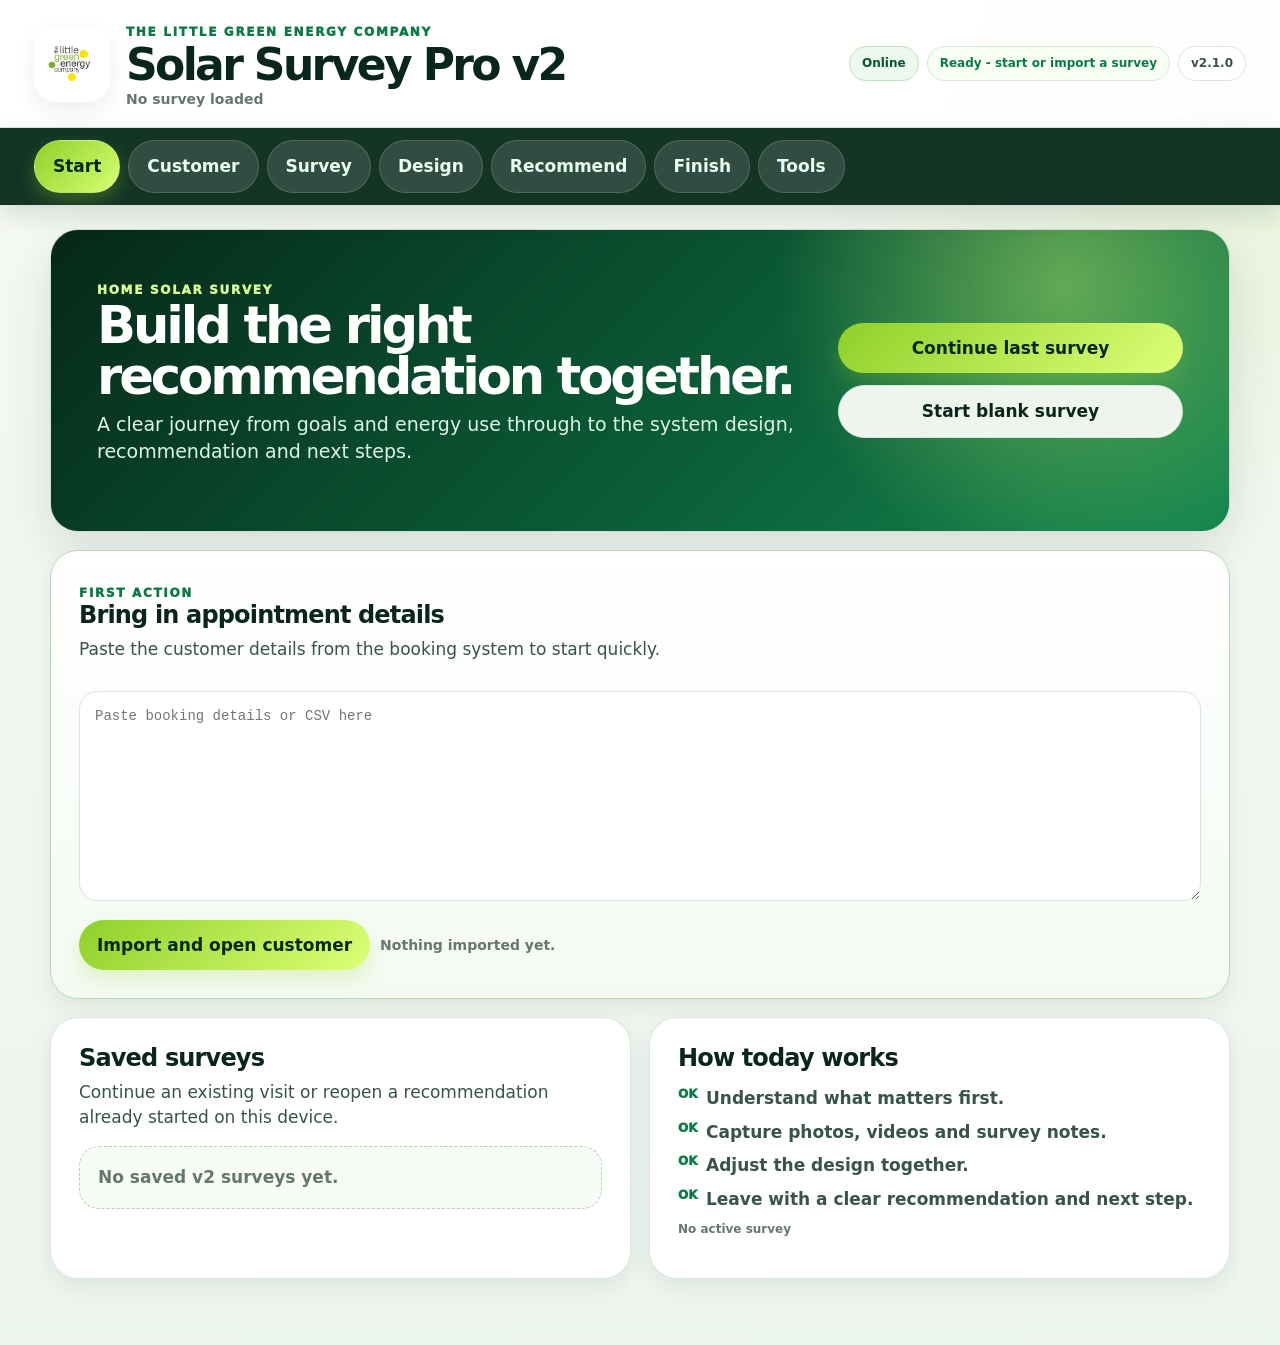
==== commit b0a7610e: "Polish v2 customer-facing flow" ====
--- a/index.html
+++ b/index.html
@@ -4,7 +4,7 @@
   <meta charset="utf-8">
   <meta name="viewport" content="width=device-width,initial-scale=1,viewport-fit=cover">
   <meta name="theme-color" content="#062819">
-  <meta name="lg-survey-version" content="v2.0.0">
+  <meta name="lg-survey-version" content="v2.1.0">
   <title>LG Survey Pro v2</title>
   <link rel="manifest" href="manifest.json">
   <link rel="stylesheet" href="styles.css">
@@ -40,9 +40,9 @@
     <section class="screen active" id="start">
       <div class="hero">
         <div>
-          <span class="kicker">Offline-first rebuild</span>
-          <h2>Start clean. Save always. Export with confidence.</h2>
-          <p>This v2 rebuild gives every survey one permanent ID. Customer details, photos, videos, design, pricing, recommendation and exports all belong to that same survey.</p>
+          <span class="kicker">Home solar survey</span>
+          <h2>Build the right recommendation together.</h2>
+          <p>A clear journey from goals and energy use through to the system design, recommendation and next steps.</p>
         </div>
         <div class="heroActions">
           <button class="primary" id="continueLast">Continue last survey</button>
@@ -52,9 +52,9 @@
 
       <article class="card importCard">
         <span class="step">First action</span>
-        <h3>Paste Monday customer details</h3>
-        <p>Paste normal CSV, Field/Value CSV, or the Monday AI answer with the CSV wrapped in text.</p>
-        <textarea id="mondayPaste" placeholder="Paste Monday AI text or CSV here"></textarea>
+        <h3>Bring in appointment details</h3>
+        <p>Paste the customer details from the booking system to start quickly.</p>
+        <textarea id="mondayPaste" placeholder="Paste booking details or CSV here"></textarea>
         <div class="actionRow">
           <button class="primary" id="importMonday">Import and open customer</button>
           <span id="mondayStatus" class="hint">Nothing imported yet.</span>
@@ -63,17 +63,17 @@
 
       <div class="grid twoCol">
         <article class="card">
-          <h3>Local saved surveys</h3>
-          <p>These are stored on this tablet/browser and work offline after the app has loaded once.</p>
+          <h3>Saved surveys</h3>
+          <p>Continue an existing visit or reopen a recommendation already started on this device.</p>
           <div id="savedSurveys" class="savedList"></div>
         </article>
         <article class="card">
-          <h3>Reliability rules</h3>
+          <h3>How today works</h3>
           <ul class="checkList">
-            <li>New survey means new ID.</li>
-            <li>Photos and videos save immediately to that ID.</li>
-            <li>Manual product, price and panel overrides always win.</li>
-            <li>Closing the tablet midway should reopen the same survey.</li>
+            <li>Understand what matters first.</li>
+            <li>Capture photos, videos and survey notes.</li>
+            <li>Adjust the design together.</li>
+            <li>Leave with a clear recommendation and next step.</li>
           </ul>
           <p class="tiny" id="activeSurveyId">No active survey</p>
         </article>
@@ -83,8 +83,8 @@
     <section class="screen" id="customer">
       <div class="sectionHead">
         <span class="kicker">Customer</span>
-        <h2>Customer and decision context</h2>
-        <p>Capture the blockers early. Finance is here because it can stop a job before design.</p>
+        <h2>Goals and home energy</h2>
+        <p>Start with what matters, how the home uses energy, and anything that should shape the recommendation.</p>
       </div>
       <div class="formGrid">
         <label>Name<input id="customerName" data-bind="customer.name" autocomplete="name"></label>
@@ -100,13 +100,13 @@
         <label>Main goal<textarea data-bind="priorities.wants" placeholder="Lower bills, backup, EV, better monitoring..."></textarea></label>
         <label>Why now?<textarea data-bind="priorities.whyNow"></textarea></label>
         <label>Decision makers<textarea data-bind="priorities.decisionMakers"></textarea></label>
-        <label>Other quotes / competitors<textarea data-bind="priorities.competitors"></textarea></label>
+        <label>Other options being considered<textarea data-bind="priorities.competitors"></textarea></label>
         <label>Timing<input data-bind="priorities.timing"></label>
-        <label>Promises already made<textarea data-bind="priorities.promises"></textarea></label>
+        <label>Anything already discussed<textarea data-bind="priorities.promises"></textarea></label>
       </div>
       <article class="card">
         <h3>Energy and home context</h3>
-        <p>These values feed the customer recommendation, but can be left rough during the first pass.</p>
+        <p>These values help estimate the likely benefit. Rough figures are fine at survey stage.</p>
         <div class="formGrid">
           <label>Annual usage kWh<input id="annualKwh" type="number" inputmode="decimal" data-bind="energy.annualKwh"></label>
           <label>Daily usage kWh<input id="dailyKwh" type="number" inputmode="decimal" data-bind="energy.dailyKwh"></label>
@@ -123,48 +123,42 @@
         </div>
       </article>
       <article class="card">
-        <h3>Finance position</h3>
-        <p>This is surveyor-facing language. Pick the nearest route and note anything sensitive separately.</p>
+        <h3>Project funding</h3>
+        <p>Choose the closest option so the next step is realistic.</p>
         <div class="choiceGrid">
           <label><input type="radio" name="finance" data-bind="priorities.financePlan" value="Own savings / cash">Own savings / cash</label>
           <label><input type="radio" name="finance" data-bind="priorities.financePlan" value="Bank loan arranged">Bank loan arranged</label>
           <label><input type="radio" name="finance" data-bind="priorities.financePlan" value="Exploring lending">Exploring lending</label>
           <label><input type="radio" name="finance" data-bind="priorities.financePlan" value="Needs finance provider">Needs finance provider</label>
         </div>
-        <label>Finance note<textarea data-bind="priorities.financeNote" placeholder="Keep it professional. Example: customer may need third-party finance before proceeding."></textarea></label>
+        <label>Funding note<textarea data-bind="priorities.financeNote" placeholder="Optional note about timing, lender discussions or next steps."></textarea></label>
       </article>
     </section>
 
     <section class="screen" id="survey">
       <div class="sectionHead">
-        <span class="kicker">Field survey</span>
-        <h2>Evidence first</h2>
-        <p>Photos and videos save to the active survey immediately. Use tags as you capture them.</p>
+        <span class="kicker">Home survey</span>
+        <h2>Photos, videos and notes</h2>
+        <p>Capture the key details for the recommendation and installation handover.</p>
       </div>
       <div class="mediaToolbar" id="mediaCategories"></div>
       <input id="mediaInput" type="file" accept="image/*,video/*,.pdf,application/pdf" multiple hidden>
       <div class="mediaCount" id="mediaCount">0 files saved</div>
       <div class="actionRow safetyRow">
-        <button class="secondary" id="downloadFieldPack">Download safety pack now</button>
-        <span class="hint">Use this before leaving site if the customer has not accepted yet.</span>
+        <button class="secondary" id="downloadFieldPack">Download extra copy</button>
+        <span class="hint">Download a copy before leaving if you want an extra local record.</span>
       </div>
       <div class="mediaGrid" id="mediaGrid"></div>
 
-      <div class="formGrid">
-        <label>Roof notes<textarea data-bind="site.roof"></textarea></label>
-        <label>Dimensions / planes note<textarea data-bind="site.dimensions"></textarea></label>
-        <label>Shading / obstructions<textarea data-bind="site.shade"></textarea></label>
-        <label>Battery / inverter location<textarea data-bind="site.batteryLocation"></textarea></label>
-        <label>Meter / CU / supply<textarea data-bind="site.meter"></textarea></label>
-        <label>Cable route<textarea data-bind="site.cableRoute"></textarea></label>
-        <label>Access / scaffold<textarea data-bind="site.access"></textarea></label>
-        <label>Site risk notes<textarea data-bind="site.riskNotes"></textarea></label>
-      </div>
+      <article class="card">
+        <h3>Survey notes</h3>
+        <label>General notes<textarea class="largeNotes" data-bind="site.generalNotes" placeholder="Roof, shading, meter/CU, battery location, cable route, access, scaffold or anything important from the walkthrough."></textarea></label>
+      </article>
       <label class="checkLine"><input type="checkbox" data-check="site.routeAgreed">Route and equipment locations discussed with customer, subject to final checks</label>
 
       <article class="card">
         <div class="splitHead">
-          <div><h3>Roof plane panel fit</h3><p>Use this as a suggestion. Manual panel count in Design always wins.</p></div>
+          <div><h3>Roof plane panel fit</h3><p>This gives a guide. Final panel count can still be adjusted in Design.</p></div>
           <button id="addRoof" class="secondary">Add roof</button>
         </div>
         <div id="roofPlaneList" class="roofList"></div>
@@ -173,9 +167,9 @@
 
     <section class="screen" id="design">
       <div class="sectionHead">
-        <span class="kicker">Design and pricing</span>
-        <h2>Surveyor override always wins</h2>
-        <p>Auto suggestions are useful, but the final product, panel count, battery and price are yours to override.</p>
+        <span class="kicker">Design and recommendation</span>
+        <h2>Shape the right system</h2>
+        <p>Choose the panels, storage and extras, then adjust the customer price if needed.</p>
       </div>
 
       <div class="grid twoCol">
@@ -184,16 +178,19 @@
           <label class="checkLine"><input type="checkbox" data-check="design.solar">Include solar PV</label>
           <label>Panel model<select id="panelModel" data-bind="design.panelKey"></select></label>
           <p class="hint" id="selectedPanelMeta">Panel details</p>
-          <div id="p6DealBox" class="dealBox" hidden>SunPower P6 warehouse deal selected. Manual cost can be edited below.</div>
-          <label>Panel internal cost override<input type="number" inputmode="decimal" data-bind="design.panelCostOverride" placeholder="Leave blank for catalogue"></label>
+          <div id="p6DealBox" class="dealBox" hidden>SunPower P6 warehouse deal selected.</div>
           <label>Manual panel count<input id="panelCount" type="number" inputmode="numeric" data-bind="design.panelCount"></label>
           <div class="suggestionLine"><span id="roofSuggestion">0 panel suggestion</span><button class="secondary smallBtn" id="useRoofSuggestion">Use suggestion</button></div>
           <p class="hint" id="panelCountMode">Manual panel count</p>
-          <label>Panel override reason<textarea data-bind="design.panelOverrideReason" placeholder="Example: roof fits 10, but customer wants 6 due to budget/shading."></textarea></label>
+          <label>Panel note<textarea data-bind="design.panelOverrideReason" placeholder="Example: roof may fit more, but customer prefers a smaller system."></textarea></label>
+          <details class="privateControls">
+            <summary>More settings</summary>
+            <label>Panel cost override<input type="number" inputmode="decimal" data-bind="design.panelCostOverride" placeholder="Leave blank for catalogue"></label>
+            <label>Optimiser adjustment<input type="number" data-bind="design.tigoPrice"></label>
+          </details>
           <label>Mounting / roof type<select id="mounting" data-bind="design.mounting"></select></label>
           <label class="checkLine"><input type="checkbox" data-check="design.tigo">Tigo optimisers</label>
           <label>Tigo quantity<input type="number" data-bind="design.tigoQty"></label>
-          <label>Tigo price each<input type="number" data-bind="design.tigoPrice"></label>
           <label class="checkLine"><input type="checkbox" data-check="design.bird">Bird protection</label>
           <label class="checkLine"><input type="checkbox" data-check="design.spds">SPDs</label>
           <label>Scaffold lifts<input type="number" data-bind="design.scaffoldLifts"></label>
@@ -211,22 +208,28 @@
             <h4>Sigenergy</h4>
             <label>BAT 10 quantity<input type="number" data-bind="design.sig10Qty"></label>
             <label>BAT 6 quantity<input type="number" data-bind="design.sig6Qty"></label>
-            <label>BAT 10 cost<input type="number" data-bind="design.sig10Cost"></label>
-            <label>BAT 6 cost<input type="number" data-bind="design.sig6Cost"></label>
             <label class="checkLine"><input type="checkbox" data-check="design.sigGateway">Gateway included where required</label>
-            <label>Gateway cost<input type="number" data-bind="design.sigGatewayCost"></label>
             <label>Controller mode<select data-bind="design.sigControllerMode"><option value="auto">Auto-size from solar</option><option value="manual">Manual controller</option></select></label>
             <label>Manual controller<select id="sigController" data-bind="design.sigController"></select></label>
+            <details class="privateControls">
+              <summary>More settings</summary>
+              <label>BAT 10 cost<input type="number" data-bind="design.sig10Cost"></label>
+              <label>BAT 6 cost<input type="number" data-bind="design.sig6Cost"></label>
+              <label>Gateway cost<input type="number" data-bind="design.sigGatewayCost"></label>
+            </details>
           </div>
           <div id="teslaConfig" hidden>
             <h4>Tesla</h4>
             <label>Powerwall 3 quantity<input type="number" data-bind="design.teslaPw3Qty"></label>
             <label>DC Expansion quantity<input type="number" data-bind="design.teslaDcQty"></label>
             <label class="checkLine"><input type="checkbox" data-check="design.teslaGateway">Backup Gateway</label>
-            <label>Powerwall 3 internal cost<input type="number" data-bind="design.teslaPw3Cost"></label>
-            <label>DC Expansion internal cost<input type="number" data-bind="design.teslaDcCost"></label>
-            <label>Gateway internal cost<input type="number" data-bind="design.teslaGatewayCost"></label>
-            <label>Tesla discount<input type="number" data-bind="design.teslaDiscount"></label>
+            <details class="privateControls">
+              <summary>More settings</summary>
+              <label>Powerwall 3 cost<input type="number" data-bind="design.teslaPw3Cost"></label>
+              <label>DC Expansion cost<input type="number" data-bind="design.teslaDcCost"></label>
+              <label>Gateway cost<input type="number" data-bind="design.teslaGatewayCost"></label>
+              <label>Tesla discount<input type="number" data-bind="design.teslaDiscount"></label>
+            </details>
           </div>
         </article>
       </div>
@@ -243,10 +246,10 @@
           <label>Other extra price<input type="number" data-bind="design.otherExtraPrice"></label>
         </article>
         <article class="card">
-          <h3>Price override</h3>
-          <label>Manual discount<input type="number" data-bind="design.manualDiscount"></label>
+          <h3>Customer price</h3>
+          <label>Customer discount<input type="number" data-bind="design.manualDiscount"></label>
           <label>Final customer price override<input type="number" data-bind="design.finalPriceOverride" placeholder="Leave 0 for calculated"></label>
-          <label>Commercial note<textarea data-bind="design.commercialNote"></textarea></label>
+          <label>Recommendation note<textarea data-bind="design.commercialNote"></textarea></label>
           <button class="primary" id="calculateQuote">Refresh pricing</button>
           <div id="quoteLive" class="quoteBox"></div>
         </article>
@@ -257,29 +260,25 @@
       <div class="sectionHead">
         <span class="kicker">Customer recommendation</span>
         <h2>Clean view for the customer</h2>
-        <p>This is the nice-looking result colleagues can use without ChatGPT.</p>
+        <p>A simple customer view to talk through before sending the next step.</p>
       </div>
       <div id="recommendationCard"></div>
-      <details class="card">
-        <summary>Internal pricing breakdown</summary>
-        <div id="internalBreakdown" class="quoteBox"></div>
-      </details>
     </section>
 
     <section class="screen" id="finish">
       <div class="sectionHead">
-        <span class="kicker">Finish</span>
-        <h2>Acceptance and pack</h2>
-        <p>Save the outcome, copy the email, and download the survey pack with photos/videos.</p>
-      </div>
-      <div class="grid twoCol">
-        <article class="card">
-          <h3>Outcome</h3>
-          <label>Customer view<select data-bind="acceptance.customerView"><option>Interested</option><option>Accepted survey recommendation</option><option>Needs time</option><option>Follow-up required</option><option>Not proceeding</option></select></label>
-          <label>Blocker / question<textarea data-bind="acceptance.blocker"></textarea></label>
+        <span class="kicker">Next step</span>
+        <h2>Send the recommendation</h2>
+        <p>Open an email to the customer with the recommendation summary ready to go.</p>
+      </div>
+      <div class="grid twoCol">
+        <article class="card">
+          <h3>Next step</h3>
+          <label>Where we are<select data-bind="acceptance.customerView"><option>Interested</option><option>Happy with recommendation</option><option>Needs time</option><option>Follow-up required</option><option>Not proceeding</option></select></label>
+          <label>Question or follow-up<textarea data-bind="acceptance.blocker"></textarea></label>
           <label>Next action<input data-bind="acceptance.nextAction"></label>
           <label>Follow-up date<input type="date" data-bind="acceptance.followUp"></label>
-          <label>Acceptance note<textarea data-bind="acceptance.note"></textarea></label>
+          <label>Extra note<textarea data-bind="acceptance.note"></textarea></label>
         </article>
         <article class="card">
           <h3>Signature</h3>
@@ -291,14 +290,14 @@
         </article>
       </div>
       <article class="card">
-        <h3>Outlook-ready email</h3>
+        <h3>Email recommendation</h3>
         <textarea id="emailDraft"></textarea>
         <div class="actionRow">
-          <button class="secondary" id="copyEmail">Copy email text</button>
-          <button class="secondary" id="copyHtmlEmail">Copy designed email body</button>
-          <button class="primary" id="downloadPack">Download survey pack ZIP</button>
-        </div>
-        <div id="finishNotice" class="notice">No pack created yet.</div>
+          <button class="primary" id="sendRecommendationEmail">Open email to customer</button>
+          <button class="secondary" id="copyHtmlEmail">Copy designed recommendation</button>
+          <button class="primary" id="downloadPack">Download full copy</button>
+        </div>
+        <div id="finishNotice" class="notice">No copy downloaded yet.</div>
       </article>
     </section>
 
@@ -306,7 +305,7 @@
       <div class="sectionHead">
         <span class="kicker">Tools</span>
         <h2>Minimal admin</h2>
-        <p>No dev clutter. Just backup, app status and pricing reference.</p>
+        <p>Backup, app status and pricing reference.</p>
       </div>
       <div class="grid twoCol">
         <article class="card">
@@ -316,7 +315,7 @@
         </article>
         <article class="card">
           <h3>App status</h3>
-          <p>Version: <b>v2.0.0</b></p>
+          <p>Version: <b>v2.1.0</b></p>
           <p>Offline boot: app shell, styles, logic and assets are cached after first load.</p>
           <p>Pricing updates: edit the catalogue in <code>app.js</code> at the top, then publish.</p>
         </article>
--- a/styles.css
+++ b/styles.css
@@ -675,6 +675,29 @@
   font-weight: 900;
 }
 
+.largeNotes {
+  min-height: 190px;
+}
+
+.privateControls {
+  margin: 14px 0;
+  border: 1px dashed #b9cdbf;
+  border-radius: 18px;
+  background: #f8fcf7;
+}
+
+.privateControls summary {
+  cursor: pointer;
+  padding: 13px 15px;
+  color: var(--muted);
+  font-size: 14px;
+  font-weight: 950;
+}
+
+.privateControls label {
+  margin: 0 14px 14px;
+}
+
 .batteryCards {
   display: grid;
   grid-template-columns: repeat(3, minmax(0, 1fr));
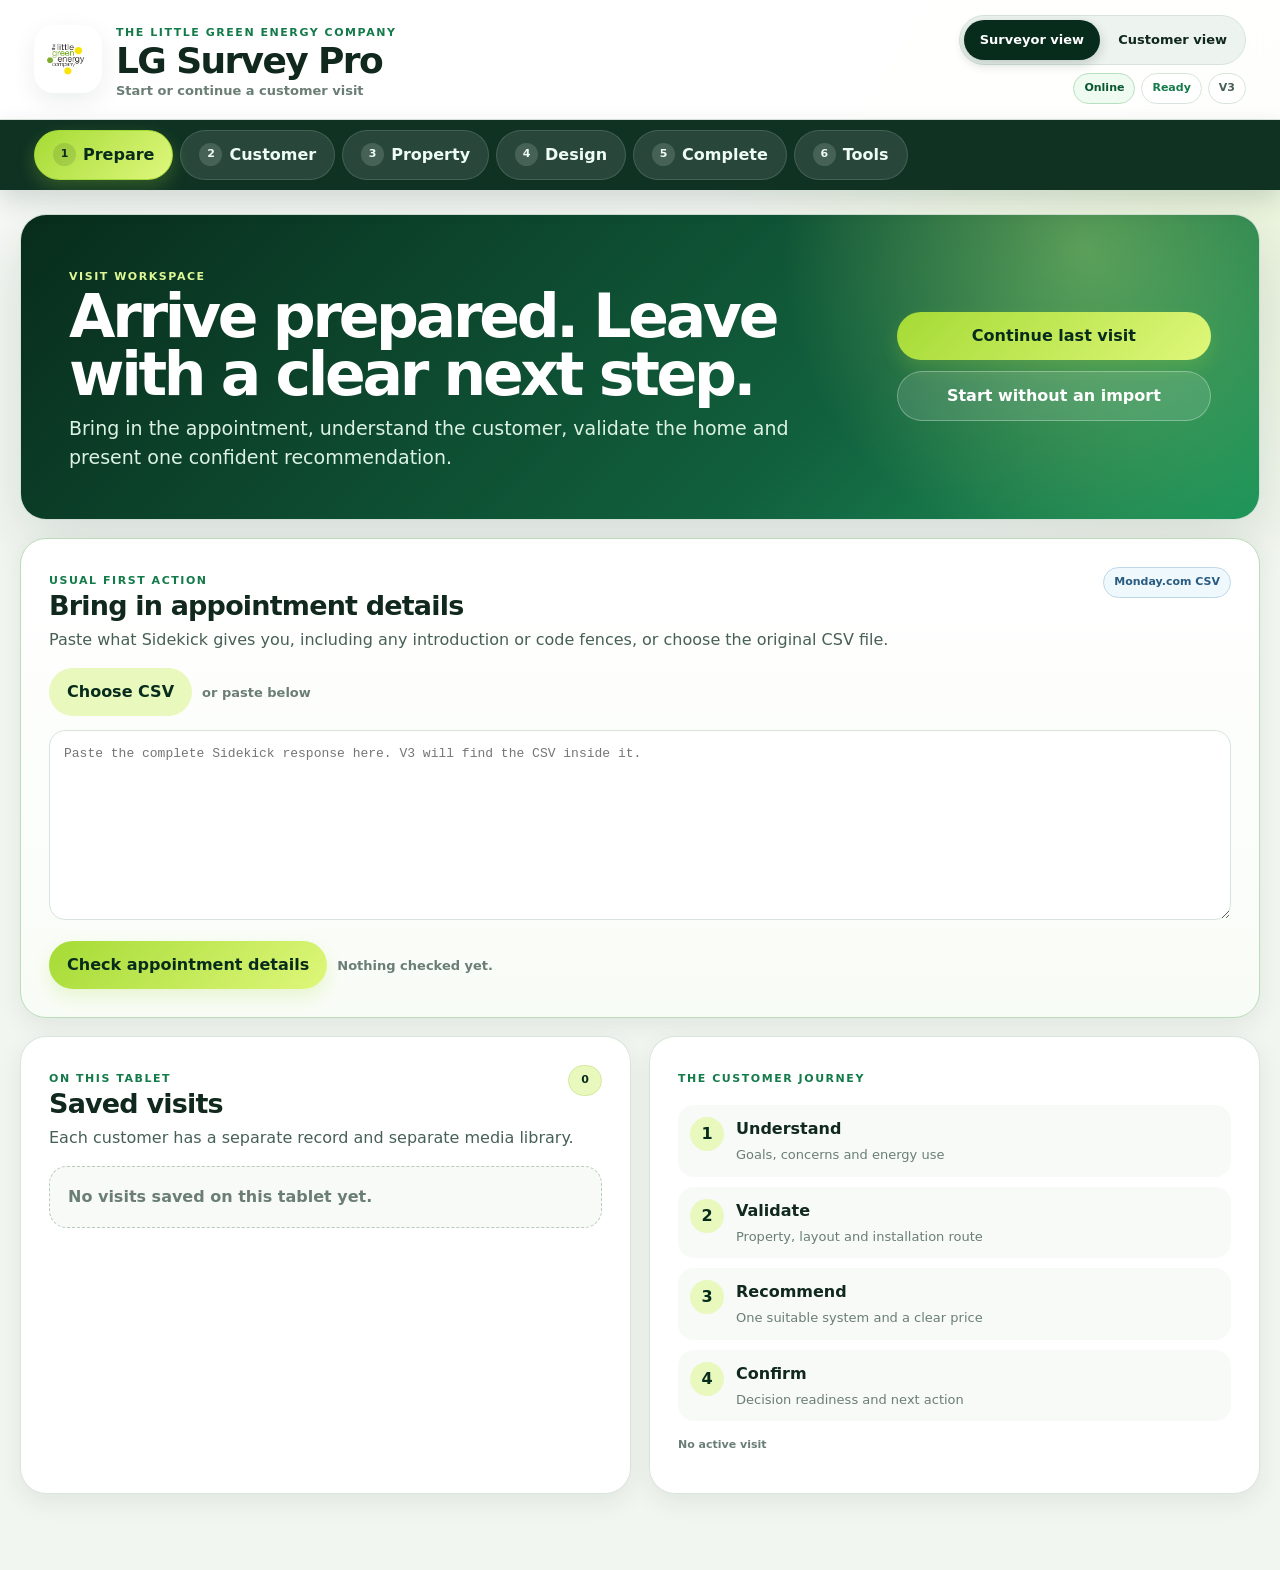
==== commit 7fd362c1: "Build LG Survey Pro V3" ====
--- a/index.html
+++ b/index.html
@@ -3,9 +3,10 @@
 <head>
   <meta charset="utf-8">
   <meta name="viewport" content="width=device-width,initial-scale=1,viewport-fit=cover">
-  <meta name="theme-color" content="#062819">
-  <meta name="lg-survey-version" content="v2.1.0">
-  <title>LG Survey Pro v2</title>
+  <meta name="theme-color" content="#082c1c">
+  <meta name="lg-survey-version" content="v3.0.0">
+  <title>LG Survey Pro V3</title>
+  <link rel="icon" href="icon.svg" type="image/svg+xml">
   <link rel="manifest" href="manifest.json">
   <link rel="stylesheet" href="styles.css">
 </head>
@@ -15,320 +16,397 @@
       <img src="tlgec-logo.png" alt="The Little Green Energy Company logo">
       <div>
         <small>The Little Green Energy Company</small>
-        <h1 id="surveyTitle">Solar Survey Pro v2</h1>
-        <p id="surveyMeta">No survey loaded</p>
+        <h1 id="surveyTitle">LG Survey Pro</h1>
+        <p id="surveyMeta">Start or continue a customer visit</p>
       </div>
     </div>
-    <div class="statusStrip">
-      <span class="pill" id="connectionStatus">Checking</span>
-      <span class="pill saved" id="saveState">Ready</span>
-      <span class="pill" id="appVersion">v2</span>
+    <div class="headerControls">
+      <div class="viewSwitch" aria-label="Choose app view">
+        <button class="viewBtn active" data-view="surveyor" aria-pressed="true">Surveyor view</button>
+        <button class="viewBtn" data-view="customer" aria-pressed="false">Customer view</button>
+      </div>
+      <div class="statusStrip">
+        <span class="pill" id="connectionStatus">Checking</span>
+        <span class="pill saved" id="saveState">Ready</span>
+        <span class="pill">V3</span>
+      </div>
     </div>
   </header>
 
-  <nav class="tabs">
-    <button class="navBtn active" data-panel="start">Start</button>
-    <button class="navBtn" data-panel="customer">Customer</button>
-    <button class="navBtn" data-panel="survey">Survey</button>
-    <button class="navBtn" data-panel="design">Design</button>
-    <button class="navBtn" data-panel="recommend">Recommend</button>
-    <button class="navBtn" data-panel="finish">Finish</button>
-    <button class="navBtn" data-panel="tools">Tools</button>
-  </nav>
-
-  <main>
-    <section class="screen active" id="start">
-      <div class="hero">
-        <div>
-          <span class="kicker">Home solar survey</span>
-          <h2>Build the right recommendation together.</h2>
-          <p>A clear journey from goals and energy use through to the system design, recommendation and next steps.</p>
-        </div>
-        <div class="heroActions">
-          <button class="primary" id="continueLast">Continue last survey</button>
-          <button class="secondary" id="startBlank">Start blank survey</button>
-        </div>
-      </div>
-
-      <article class="card importCard">
-        <span class="step">First action</span>
-        <h3>Bring in appointment details</h3>
-        <p>Paste the customer details from the booking system to start quickly.</p>
-        <textarea id="mondayPaste" placeholder="Paste booking details or CSV here"></textarea>
-        <div class="actionRow">
-          <button class="primary" id="importMonday">Import and open customer</button>
-          <span id="mondayStatus" class="hint">Nothing imported yet.</span>
-        </div>
-      </article>
-
-      <div class="grid twoCol">
+  <div id="surveyorApp">
+    <nav class="surveyorNav" aria-label="Surveyor journey">
+      <button class="navBtn active" data-panel="prepare"><span>1</span>Prepare</button>
+      <button class="navBtn" data-panel="discover"><span>2</span>Customer</button>
+      <button class="navBtn" data-panel="property"><span>3</span>Property</button>
+      <button class="navBtn" data-panel="design"><span>4</span>Design</button>
+      <button class="navBtn" data-panel="complete"><span>5</span>Complete</button>
+      <button class="navBtn" data-panel="tools"><span>6</span>Tools</button>
+    </nav>
+
+    <main class="surveyorMain">
+      <section class="screen active" id="prepare">
+        <div class="hero">
+          <div>
+            <span class="kicker">Visit workspace</span>
+            <h2>Arrive prepared. Leave with a clear next step.</h2>
+            <p>Bring in the appointment, understand the customer, validate the home and present one confident recommendation.</p>
+          </div>
+          <div class="heroActions">
+            <button class="primary" id="continueLast">Continue last visit</button>
+            <button class="secondaryOnDark" id="startBlank">Start without an import</button>
+          </div>
+        </div>
+
+        <article class="card importCard">
+          <div class="cardHead">
+            <div><span class="step">Usual first action</span><h3>Bring in appointment details</h3></div>
+            <span class="sourceBadge imported">Monday.com CSV</span>
+          </div>
+          <p>Paste what Sidekick gives you, including any introduction or code fences, or choose the original CSV file.</p>
+          <div class="importActions">
+            <label class="fileButton">Choose CSV<input id="mondayFile" type="file" accept=".csv,text/csv" hidden></label>
+            <span class="muted">or paste below</span>
+          </div>
+          <textarea id="mondayPaste" placeholder="Paste the complete Sidekick response here. V3 will find the CSV inside it."></textarea>
+          <div class="actionRow">
+            <button class="primary" id="previewMonday">Check appointment details</button>
+            <span id="mondayStatus" class="hint" role="status">Nothing checked yet.</span>
+          </div>
+          <div id="importPreview" class="importPreview" hidden>
+            <div class="splitHead">
+              <div><h3>What V3 found</h3><p id="importSummary">Review the detected information.</p></div>
+              <button class="ghost" id="cancelImport">Clear preview</button>
+            </div>
+            <div id="columnMapping" class="mappingGrid"></div>
+            <div id="importRecords" class="recordGrid"></div>
+          </div>
+        </article>
+
+        <div class="grid twoCol">
+          <article class="card">
+            <div class="cardHead"><div><span class="kicker">On this tablet</span><h3>Saved visits</h3></div><span id="savedCount" class="countBadge">0</span></div>
+            <p>Each customer has a separate record and separate media library.</p>
+            <div id="savedSurveys" class="savedList"></div>
+          </article>
+          <article class="card journeyCard">
+            <span class="kicker">The customer journey</span>
+            <ol class="journeyList">
+              <li><b>Understand</b><span>Goals, concerns and energy use</span></li>
+              <li><b>Validate</b><span>Property, layout and installation route</span></li>
+              <li><b>Recommend</b><span>One suitable system and a clear price</span></li>
+              <li><b>Confirm</b><span>Decision readiness and next action</span></li>
+            </ol>
+            <p class="tiny" id="activeSurveyId">No active visit</p>
+          </article>
+        </div>
+      </section>
+
+      <section class="screen" id="discover">
+        <div class="sectionHead">
+          <div><span class="kicker">Customer and discovery</span><h2>Start with what matters</h2><p>Confirm imported details, then understand the outcome the customer wants.</p></div>
+          <button class="customerLaunch" data-open-customer-stage="welcome">Present to customer</button>
+        </div>
+
+        <article class="card" id="previsitCard">
+          <div class="cardHead"><div><span class="kicker">Pre-visit summary</span><h3 id="previsitName">No customer selected</h3></div><span class="sourceBadge" id="previsitSource">Not imported</span></div>
+          <div id="previsitSummary" class="summaryGrid"></div>
+          <div id="missingInfo" class="notice soft">Start or import a visit to see what still needs collecting.</div>
+        </article>
+
+        <div class="grid twoCol">
+          <article class="card">
+            <h3>Customer and appointment</h3>
+            <div class="formGrid compactFields">
+              <label>Name<input data-bind="customer.name" autocomplete="name"></label>
+              <label>Email<input data-bind="customer.email" type="email" autocomplete="email"></label>
+              <label>Phone<input data-bind="customer.phone" inputmode="tel" autocomplete="tel"></label>
+              <label>Appointment<input data-bind="customer.appointmentTime"></label>
+              <label class="wide">Address<textarea data-bind="customer.address" autocomplete="street-address"></textarea></label>
+              <label>Opportunity stage<input data-bind="customer.crmStatus"></label>
+              <label>Monday item ID<input data-bind="customer.mondayId"></label>
+              <label class="wide">Imported notes<textarea data-bind="customer.notes"></textarea></label>
+            </div>
+          </article>
+
+          <article class="card">
+            <h3>Decision context</h3>
+            <div class="formGrid compactFields">
+              <label>Who else is involved?<textarea data-bind="priorities.decisionMakers"></textarea></label>
+              <label>Preferred timescale<input data-bind="priorities.timing" placeholder="For example, before winter"></label>
+              <label>Main concern<textarea data-bind="priorities.mainConcern"></textarea></label>
+              <label>Customer's own words<textarea data-bind="priorities.ownWords"></textarea></label>
+            </div>
+          </article>
+        </div>
+
         <article class="card">
-          <h3>Saved surveys</h3>
-          <p>Continue an existing visit or reopen a recommendation already started on this device.</p>
-          <div id="savedSurveys" class="savedList"></div>
-        </article>
+          <div class="cardHead"><div><span class="kicker">Priorities</span><h3>What prompted the customer to look now?</h3></div><span class="hint">Choose more than one, then select the main priority.</span></div>
+          <div id="priorityChoices" class="tileChoices"></div>
+          <div id="primaryPriorityChoices" class="primaryPicker"></div>
+          <div class="formGrid">
+            <label>What would a good result look like?<textarea data-bind="priorities.goodResult"></textarea></label>
+            <label>Why now?<textarea data-bind="priorities.whyNow"></textarea></label>
+          </div>
+        </article>
+
+        <div class="grid twoCol">
+          <article class="card">
+            <h3>Energy use</h3>
+            <div class="formGrid compactFields">
+              <label>Annual use (kWh)<input id="annualKwh" data-bind="energy.annualKwh" type="number" inputmode="decimal"></label>
+              <label>Daily use (kWh)<input id="dailyKwh" data-bind="energy.dailyKwh" type="number" inputmode="decimal"></label>
+              <label>Current tariff<input data-bind="energy.tariff"></label>
+              <label>Annual electricity spend (£)<input data-bind="energy.annualSpend" type="number" inputmode="decimal"></label>
+              <label>Import rate (p/kWh)<input data-bind="energy.importRate" type="number" inputmode="decimal"></label>
+              <label>Export rate (p/kWh)<input data-bind="energy.exportRate" type="number" inputmode="decimal"></label>
+              <label>Daytime use<input data-bind="energy.daytimeUse" placeholder="Low, medium, high or known kWh"></label>
+              <label>Overnight use<input data-bind="energy.overnightUse" placeholder="Low, medium, high or known kWh"></label>
+            </div>
+            <div class="toggleGrid">
+              <label><input type="checkbox" data-check="energy.ev">EV now or planned</label>
+              <label><input type="checkbox" data-check="energy.heatPump">Heat pump or major load</label>
+              <label><input type="checkbox" data-check="energy.backup">Backup matters</label>
+              <label><input type="checkbox" data-check="energy.existingSolar">Existing solar</label>
+            </div>
+            <label>Future changes and tariff strategy<textarea data-bind="energy.futureChanges"></textarea></label>
+          </article>
+
+          <article class="card">
+            <h3>Project funding</h3>
+            <p>Position this as planning the right next step, not as a finance pitch.</p>
+            <div id="fundingChoices" class="stackChoices"></div>
+            <label>Funding note<textarea data-bind="priorities.financeNote"></textarea></label>
+          </article>
+        </div>
+        <div class="pageActions"><button class="primary" data-next-panel="property">Continue to property survey</button></div>
+      </section>
+
+      <section class="screen" id="property">
+        <div class="sectionHead">
+          <div><span class="kicker">Property validation</span><h2>Confirm the practical design</h2><p>Capture enough detail for a reliable recommendation and installation handover.</p></div>
+          <button class="customerLaunch" data-open-customer-stage="home">Show progress to customer</button>
+        </div>
+
+        <div class="validationBanner" id="roofValidationBanner">
+          <div><span class="statusDot"></span><b>Roof fit not checked</b><p>Add roof measurements before presenting a solar price.</p></div>
+          <button class="primary" id="validateRoof">Validate roof fit</button>
+        </div>
+
         <article class="card">
-          <h3>How today works</h3>
-          <ul class="checkList">
-            <li>Understand what matters first.</li>
-            <li>Capture photos, videos and survey notes.</li>
-            <li>Adjust the design together.</li>
-            <li>Leave with a clear recommendation and next step.</li>
-          </ul>
-          <p class="tiny" id="activeSurveyId">No active survey</p>
-        </article>
-      </div>
-    </section>
-
-    <section class="screen" id="customer">
-      <div class="sectionHead">
-        <span class="kicker">Customer</span>
-        <h2>Goals and home energy</h2>
-        <p>Start with what matters, how the home uses energy, and anything that should shape the recommendation.</p>
-      </div>
-      <div class="formGrid">
-        <label>Name<input id="customerName" data-bind="customer.name" autocomplete="name"></label>
-        <label>Address<textarea data-bind="customer.address" autocomplete="street-address"></textarea></label>
-        <label>Phone<input data-bind="customer.phone" inputmode="tel"></label>
-        <label>Email<input data-bind="customer.email" inputmode="email"></label>
-        <label>Monday item ID<input data-bind="customer.mondayId"></label>
-        <label>Lead source<input data-bind="customer.leadSource"></label>
-        <label>Appointment time<input data-bind="customer.appointmentTime"></label>
-        <label>CRM status<input data-bind="customer.crmStatus"></label>
-      </div>
-      <div class="formGrid">
-        <label>Main goal<textarea data-bind="priorities.wants" placeholder="Lower bills, backup, EV, better monitoring..."></textarea></label>
-        <label>Why now?<textarea data-bind="priorities.whyNow"></textarea></label>
-        <label>Decision makers<textarea data-bind="priorities.decisionMakers"></textarea></label>
-        <label>Other options being considered<textarea data-bind="priorities.competitors"></textarea></label>
-        <label>Timing<input data-bind="priorities.timing"></label>
-        <label>Anything already discussed<textarea data-bind="priorities.promises"></textarea></label>
-      </div>
-      <article class="card">
-        <h3>Energy and home context</h3>
-        <p>These values help estimate the likely benefit. Rough figures are fine at survey stage.</p>
-        <div class="formGrid">
-          <label>Annual usage kWh<input id="annualKwh" type="number" inputmode="decimal" data-bind="energy.annualKwh"></label>
-          <label>Daily usage kWh<input id="dailyKwh" type="number" inputmode="decimal" data-bind="energy.dailyKwh"></label>
-          <label>Annual electricity spend<input type="number" inputmode="decimal" data-bind="energy.annualSpend"></label>
-          <label>Import rate p/kWh<input type="number" inputmode="decimal" data-bind="energy.importRate"></label>
-          <label>Export rate p/kWh<input type="number" inputmode="decimal" data-bind="energy.exportRate"></label>
-          <label>Expected self-use %<input type="number" inputmode="decimal" data-bind="energy.selfUsePct"></label>
-        </div>
-        <div class="choiceGrid compact">
-          <label><input type="checkbox" data-check="energy.ev">EV now or soon</label>
-          <label><input type="checkbox" data-check="energy.heatPump">Heat pump / high demand</label>
-          <label><input type="checkbox" data-check="energy.highEvening">High evening use</label>
-          <label><input type="checkbox" data-check="energy.backup">Backup matters</label>
-        </div>
-      </article>
-      <article class="card">
-        <h3>Project funding</h3>
-        <p>Choose the closest option so the next step is realistic.</p>
-        <div class="choiceGrid">
-          <label><input type="radio" name="finance" data-bind="priorities.financePlan" value="Own savings / cash">Own savings / cash</label>
-          <label><input type="radio" name="finance" data-bind="priorities.financePlan" value="Bank loan arranged">Bank loan arranged</label>
-          <label><input type="radio" name="finance" data-bind="priorities.financePlan" value="Exploring lending">Exploring lending</label>
-          <label><input type="radio" name="finance" data-bind="priorities.financePlan" value="Needs finance provider">Needs finance provider</label>
-        </div>
-        <label>Funding note<textarea data-bind="priorities.financeNote" placeholder="Optional note about timing, lender discussions or next steps."></textarea></label>
-      </article>
-    </section>
-
-    <section class="screen" id="survey">
-      <div class="sectionHead">
-        <span class="kicker">Home survey</span>
-        <h2>Photos, videos and notes</h2>
-        <p>Capture the key details for the recommendation and installation handover.</p>
-      </div>
-      <div class="mediaToolbar" id="mediaCategories"></div>
-      <input id="mediaInput" type="file" accept="image/*,video/*,.pdf,application/pdf" multiple hidden>
-      <div class="mediaCount" id="mediaCount">0 files saved</div>
-      <div class="actionRow safetyRow">
-        <button class="secondary" id="downloadFieldPack">Download extra copy</button>
-        <span class="hint">Download a copy before leaving if you want an extra local record.</span>
-      </div>
-      <div class="mediaGrid" id="mediaGrid"></div>
-
-      <article class="card">
-        <h3>Survey notes</h3>
-        <label>General notes<textarea class="largeNotes" data-bind="site.generalNotes" placeholder="Roof, shading, meter/CU, battery location, cable route, access, scaffold or anything important from the walkthrough."></textarea></label>
-      </article>
-      <label class="checkLine"><input type="checkbox" data-check="site.routeAgreed">Route and equipment locations discussed with customer, subject to final checks</label>
-
-      <article class="card">
-        <div class="splitHead">
-          <div><h3>Roof plane panel fit</h3><p>This gives a guide. Final panel count can still be adjusted in Design.</p></div>
-          <button id="addRoof" class="secondary">Add roof</button>
-        </div>
-        <div id="roofPlaneList" class="roofList"></div>
-      </article>
-    </section>
-
-    <section class="screen" id="design">
-      <div class="sectionHead">
-        <span class="kicker">Design and recommendation</span>
-        <h2>Shape the right system</h2>
-        <p>Choose the panels, storage and extras, then adjust the customer price if needed.</p>
-      </div>
-
-      <div class="grid twoCol">
-        <article class="card">
-          <h3>Solar</h3>
-          <label class="checkLine"><input type="checkbox" data-check="design.solar">Include solar PV</label>
-          <label>Panel model<select id="panelModel" data-bind="design.panelKey"></select></label>
-          <p class="hint" id="selectedPanelMeta">Panel details</p>
-          <div id="p6DealBox" class="dealBox" hidden>SunPower P6 warehouse deal selected.</div>
-          <label>Manual panel count<input id="panelCount" type="number" inputmode="numeric" data-bind="design.panelCount"></label>
-          <div class="suggestionLine"><span id="roofSuggestion">0 panel suggestion</span><button class="secondary smallBtn" id="useRoofSuggestion">Use suggestion</button></div>
-          <p class="hint" id="panelCountMode">Manual panel count</p>
-          <label>Panel note<textarea data-bind="design.panelOverrideReason" placeholder="Example: roof may fit more, but customer prefers a smaller system."></textarea></label>
-          <details class="privateControls">
-            <summary>More settings</summary>
-            <label>Panel cost override<input type="number" inputmode="decimal" data-bind="design.panelCostOverride" placeholder="Leave blank for catalogue"></label>
-            <label>Optimiser adjustment<input type="number" data-bind="design.tigoPrice"></label>
-          </details>
-          <label>Mounting / roof type<select id="mounting" data-bind="design.mounting"></select></label>
-          <label class="checkLine"><input type="checkbox" data-check="design.tigo">Tigo optimisers</label>
-          <label>Tigo quantity<input type="number" data-bind="design.tigoQty"></label>
-          <label class="checkLine"><input type="checkbox" data-check="design.bird">Bird protection</label>
-          <label class="checkLine"><input type="checkbox" data-check="design.spds">SPDs</label>
-          <label>Scaffold lifts<input type="number" data-bind="design.scaffoldLifts"></label>
-        </article>
-
-        <article class="card">
-          <h3>Battery route</h3>
-          <label class="checkLine"><input type="checkbox" data-check="design.battery">Include battery/storage</label>
-          <div class="batteryCards">
-            <button class="batteryCard" data-battery-select="Sigenergy" data-battery-card="Sigenergy">Sigenergy</button>
-            <button class="batteryCard" data-battery-select="Tesla" data-battery-card="Tesla">Tesla</button>
-            <button class="batteryCard" data-battery-select="None" data-battery-card="None">No battery</button>
-          </div>
-          <div id="sigConfig">
-            <h4>Sigenergy</h4>
-            <label>BAT 10 quantity<input type="number" data-bind="design.sig10Qty"></label>
-            <label>BAT 6 quantity<input type="number" data-bind="design.sig6Qty"></label>
-            <label class="checkLine"><input type="checkbox" data-check="design.sigGateway">Gateway included where required</label>
-            <label>Controller mode<select data-bind="design.sigControllerMode"><option value="auto">Auto-size from solar</option><option value="manual">Manual controller</option></select></label>
-            <label>Manual controller<select id="sigController" data-bind="design.sigController"></select></label>
-            <details class="privateControls">
-              <summary>More settings</summary>
-              <label>BAT 10 cost<input type="number" data-bind="design.sig10Cost"></label>
-              <label>BAT 6 cost<input type="number" data-bind="design.sig6Cost"></label>
-              <label>Gateway cost<input type="number" data-bind="design.sigGatewayCost"></label>
+          <div class="splitHead"><div><span class="kicker">Roof areas</span><h3>Panel-fit measurements</h3><p>V3 tests portrait and landscape using the selected panel dimensions and preferred edge margins.</p></div><button class="secondary" id="addRoof">Add roof area</button></div>
+          <div id="roofPlaneList" class="roofList"></div>
+        </article>
+
+        <div class="grid twoCol">
+          <article class="card">
+            <h3>Installation details</h3>
+            <div class="formGrid compactFields">
+              <label>Electrical supply<select data-bind="site.supplyPhase"><option value="Estimated single phase">Estimated single phase</option><option value="Confirmed single phase">Confirmed single phase</option><option value="Confirmed three phase">Confirmed three phase</option><option value="Still to be checked">Still to be checked</option></select></label>
+              <label>Roof covering<input data-bind="site.roofCovering" placeholder="Tile, slate, metal..."></label>
+              <label>Cable distance (approx. m)<input data-bind="site.cableDistance" type="number" inputmode="decimal"></label>
+              <label>Scaffold requirement<select data-bind="site.scaffoldRequirement"><option value="Auto from roof width">Auto from roof width</option><option value="One lift">One lift</option><option value="Two lifts">Two lifts</option><option value="Survey dependent">Survey dependent</option><option value="Not required">Not required</option></select></label>
+              <label>Battery / inverter location<textarea data-bind="site.batteryLocation"></textarea></label>
+              <label>Cable route<textarea data-bind="site.cableRoute"></textarea></label>
+              <label>Access and scaffold<textarea data-bind="site.access"></textarea></label>
+              <label>Constraints / checks outstanding<textarea data-bind="site.outstandingChecks"></textarea></label>
+            </div>
+            <label class="checkLine"><input type="checkbox" data-check="site.routeAgreed">Proposed route and equipment locations discussed, subject to final checks</label>
+            <label>General survey notes<textarea class="largeNotes" data-bind="site.generalNotes"></textarea></label>
+          </article>
+
+          <article class="card mediaCaptureCard">
+            <div class="cardHead"><div><span class="kicker">Saved to this visit</span><h3>Photos and videos</h3></div><span id="mediaCount" class="countBadge">0</span></div>
+            <p>Choose a category, then capture or select files. Every file is stored against this customer only.</p>
+            <div id="mediaCategories" class="mediaToolbar"></div>
+            <input id="mediaInput" type="file" accept="image/*,video/*,.pdf,application/pdf" multiple hidden>
+            <div id="mediaGrid" class="mediaGrid"></div>
+          </article>
+        </div>
+        <div class="pageActions"><button class="secondary" id="downloadFieldPack">Download field safety copy</button><button class="primary" data-next-panel="design">Continue to design</button></div>
+      </section>
+
+      <section class="screen" id="design">
+        <div class="sectionHead">
+          <div><span class="kicker">Recommendation builder</span><h2>Choose the system, then explain why</h2><p>V3 starts with a sensible recommendation. Every product, panel count and customer price remains under surveyor control.</p></div>
+          <button class="customerLaunch" data-open-customer-stage="recap">Start customer recap</button>
+        </div>
+
+        <div id="designGate" class="notice warning">A customer price will remain hidden until roof fit is validated.</div>
+        <div class="segmented" id="systemTypeChoices">
+          <button data-system-type="solar-battery">Solar + battery</button>
+          <button data-system-type="solar-only">Solar only</button>
+          <button data-system-type="battery-only">Battery only</button>
+        </div>
+
+        <div class="grid twoCol">
+          <article class="card" id="solarDesignCard">
+            <div class="cardHead"><div><span class="kicker">Solar design</span><h3>Panel layout</h3></div><span id="roofFitPill" class="sourceBadge">Not validated</span></div>
+            <label>Panel model<select id="panelModel" data-bind="design.panelKey"></select></label>
+            <p id="selectedPanelMeta" class="hint"></p>
+            <div id="panelOffer" class="notice warning" hidden>This warehouse offer is only active because it has been selected.</div>
+            <div class="numberControl">
+              <button data-step-panel="-1" aria-label="Remove one panel">−</button>
+              <label>Recommended panel count<input id="panelCount" data-bind="design.panelCount" type="number" min="0" inputmode="numeric"></label>
+              <button data-step-panel="1" aria-label="Add one panel">+</button>
+            </div>
+            <div class="suggestionBar"><span id="roofSuggestion">No roof suggestion yet</span><button id="useRoofSuggestion" class="secondary small">Use fit result</button></div>
+            <label>Reason for manual count<textarea data-bind="design.panelOverrideReason" placeholder="Required when the selected count differs from the validated fit."></textarea></label>
+            <div class="formGrid compactFields">
+              <label>Mounting / roof type<select id="mounting" data-bind="design.mounting"></select></label>
+              <label>Panel orientation<select data-bind="design.orientation"><option>Best fit</option><option>Portrait</option><option>Landscape</option><option>Mixed</option></select></label>
+            </div>
+            <div class="toggleGrid">
+              <label><input type="checkbox" data-check="design.bird">Bird protection</label>
+              <label><input type="checkbox" data-check="design.tigo">Optimisers where required</label>
+            </div>
+          </article>
+
+          <article class="card">
+            <div class="cardHead"><div><span class="kicker">Storage</span><h3>Battery route</h3></div><span id="batteryCapacity" class="sourceBadge">No storage</span></div>
+            <div class="batteryCards">
+              <button data-battery-select="Sigenergy"><img src="sigenergy-battery.webp" alt=""><span>Sigenergy</span></button>
+              <button data-battery-select="Tesla"><img src="tesla-powerwall.webp" alt=""><span>Tesla</span></button>
+              <button data-battery-select="None"><span>No battery</span></button>
+            </div>
+            <div id="sigConfig" class="productConfig">
+              <div class="formGrid compactFields">
+                <label>BAT 10 quantity<input data-bind="design.sig10Qty" type="number" min="0" inputmode="numeric"></label>
+                <label>BAT 6 quantity<input data-bind="design.sig6Qty" type="number" min="0" inputmode="numeric"></label>
+                <label>Energy controller<select data-bind="design.sigController"><option>Auto-size from design</option><option>3 kW</option><option>5 kW</option><option>8 kW</option><option>10 kW</option><option>12 kW</option><option>15 kW</option><option>20 kW</option></select></label>
+                <label>Gateway<select data-bind="design.sigGateway"><option value="true">Included</option><option value="false">Not included</option></select></label>
+              </div>
+            </div>
+            <div id="teslaConfig" class="productConfig" hidden>
+              <div class="formGrid compactFields">
+                <label>Powerwall 3 quantity<input data-bind="design.teslaPw3Qty" type="number" min="0" max="4" inputmode="numeric"></label>
+                <label>DC Expansion quantity<input data-bind="design.teslaDcQty" type="number" min="0" max="3" inputmode="numeric"></label>
+              </div>
+              <label class="checkLine"><input type="checkbox" data-check="design.teslaGateway">Gateway included</label>
+              <p class="hint">Current Powerwall prices are configured with no rebate.</p>
+            </div>
+            <label>Why this battery size?<textarea data-bind="design.batteryReason"></textarea></label>
+          </article>
+        </div>
+
+        <div class="grid twoCol">
+          <article class="card">
+            <h3>Recommendation reasoning</h3>
+            <label>Why this suits the customer<textarea data-bind="design.reasonForRecommendation"></textarea></label>
+            <label>Important limitations or assumptions<textarea data-bind="design.limitations"></textarea></label>
+            <label>Warranty and support information<textarea data-bind="design.warrantyInfo"></textarea></label>
+            <label>Alternative genuinely considered<textarea data-bind="design.alternativeConsidered" placeholder="Leave blank unless there is a meaningful trade-off."></textarea></label>
+          </article>
+
+          <article class="card pricingCard">
+            <div class="cardHead"><div><span class="kicker">Customer price</span><h3>Commercial position</h3></div><span id="pricingStatus" class="sourceBadge warning">Source required</span></div>
+            <div id="pricingAuthorityNotice" class="notice warning"></div>
+            <label>Authorised total customer price (£)<input data-bind="design.finalPriceOverride" type="number" min="0" inputmode="decimal" placeholder="Required while V8.6 is unavailable"></label>
+            <label>Price authority / reference<input data-bind="design.priceAuthorityNote" placeholder="Who supplied or approved this customer total?"></label>
+            <label class="checkLine"><input type="checkbox" data-check="design.priceAuthorised">I confirm this customer total is authorised for this quote</label>
+            <details class="advancedSettings">
+              <summary>Additional works and approved adjustments</summary>
+              <label>Scaffold lifts<input data-bind="design.scaffoldLifts" type="number" min="0" inputmode="numeric"></label>
+              <label>Included works<textarea data-bind="design.inclusions"></textarea></label>
+              <label>Customer-requested changes<textarea data-bind="design.customerRequestedChanges"></textarea></label>
+              <label>Explicitly authorised discount (£)<input data-bind="design.manualDiscount" type="number" min="0" inputmode="decimal"></label>
+              <label>Discount authorisation<input data-bind="design.discountAuthorisation" placeholder="Leave blank when no discount applies"></label>
             </details>
-          </div>
-          <div id="teslaConfig" hidden>
-            <h4>Tesla</h4>
-            <label>Powerwall 3 quantity<input type="number" data-bind="design.teslaPw3Qty"></label>
-            <label>DC Expansion quantity<input type="number" data-bind="design.teslaDcQty"></label>
-            <label class="checkLine"><input type="checkbox" data-check="design.teslaGateway">Backup Gateway</label>
-            <details class="privateControls">
-              <summary>More settings</summary>
-              <label>Powerwall 3 cost<input type="number" data-bind="design.teslaPw3Cost"></label>
-              <label>DC Expansion cost<input type="number" data-bind="design.teslaDcCost"></label>
-              <label>Gateway cost<input type="number" data-bind="design.teslaGatewayCost"></label>
-              <label>Tesla discount<input type="number" data-bind="design.teslaDiscount"></label>
-            </details>
-          </div>
-        </article>
-      </div>
-
-      <div class="grid twoCol">
-        <article class="card">
-          <h3>Extras</h3>
-          <label class="checkLine"><input type="checkbox" data-check="design.ev">Zappi EV charger</label>
-          <label>Zappi price<input type="number" data-bind="design.zappiPrice"></label>
-          <label class="checkLine"><input type="checkbox" data-check="design.eddi">Eddi / hot water diverter</label>
-          <label>Eddi price<input type="number" data-bind="design.eddiPrice"></label>
-          <label class="checkLine"><input type="checkbox" data-check="design.otherExtra">Other extra</label>
-          <label>Other extra name<input data-bind="design.otherExtraName"></label>
-          <label>Other extra price<input type="number" data-bind="design.otherExtraPrice"></label>
-        </article>
-        <article class="card">
-          <h3>Customer price</h3>
-          <label>Customer discount<input type="number" data-bind="design.manualDiscount"></label>
-          <label>Final customer price override<input type="number" data-bind="design.finalPriceOverride" placeholder="Leave 0 for calculated"></label>
-          <label>Recommendation note<textarea data-bind="design.commercialNote"></textarea></label>
-          <button class="primary" id="calculateQuote">Refresh pricing</button>
-          <div id="quoteLive" class="quoteBox"></div>
-        </article>
-      </div>
-    </section>
-
-    <section class="screen" id="recommend">
-      <div class="sectionHead">
-        <span class="kicker">Customer recommendation</span>
-        <h2>Clean view for the customer</h2>
-        <p>A simple customer view to talk through before sending the next step.</p>
-      </div>
-      <div id="recommendationCard"></div>
-    </section>
-
-    <section class="screen" id="finish">
-      <div class="sectionHead">
-        <span class="kicker">Next step</span>
-        <h2>Send the recommendation</h2>
-        <p>Open an email to the customer with the recommendation summary ready to go.</p>
-      </div>
-      <div class="grid twoCol">
-        <article class="card">
-          <h3>Next step</h3>
-          <label>Where we are<select data-bind="acceptance.customerView"><option>Interested</option><option>Happy with recommendation</option><option>Needs time</option><option>Follow-up required</option><option>Not proceeding</option></select></label>
-          <label>Question or follow-up<textarea data-bind="acceptance.blocker"></textarea></label>
-          <label>Next action<input data-bind="acceptance.nextAction"></label>
-          <label>Follow-up date<input type="date" data-bind="acceptance.followUp"></label>
-          <label>Extra note<textarea data-bind="acceptance.note"></textarea></label>
-        </article>
-        <article class="card">
-          <h3>Signature</h3>
-          <canvas id="signatureCanvas"></canvas>
+            <div id="quoteLive" class="quoteBox"></div>
+          </article>
+        </div>
+        <div class="pageActions"><button class="primary" id="presentRecommendation">Present recap and recommendation</button></div>
+      </section>
+
+      <section class="screen" id="complete">
+        <div class="sectionHead">
+          <div><span class="kicker">Complete the visit</span><h2>Record the outcome once</h2><p>Keep customer communication, the technical survey and CRM handover separate and clear.</p></div>
+          <button class="customerLaunch" data-open-customer-stage="decision">Return to customer decision</button>
+        </div>
+
+        <div class="grid twoCol">
+          <article class="card">
+            <h3>Decision and next action</h3>
+            <div class="formGrid compactFields">
+              <label>Decision status<select data-bind="decision.status"><option value="Not discussed">Not discussed</option><option value="Feels right">Feels right</option><option value="Concern raised">Concern raised</option><option value="Changes requested">Changes requested</option><option value="Needs another decision maker">Needs another decision maker</option><option value="Not proceeding">Not proceeding</option></select></label>
+              <label>Concern category<select data-bind="decision.concernCategory" id="concernCategory"></select></label>
+              <label class="wide">Concern detail<textarea data-bind="decision.concernDetail"></textarea></label>
+              <label>Concern status<select data-bind="decision.concernStatus"><option>Not raised</option><option>Open</option><option>Clarified</option><option>Resolved</option></select></label>
+              <label>Next action<input data-bind="decision.nextAction"></label>
+              <label>Owner<input data-bind="decision.owner" placeholder="James"></label>
+              <label>Expected timing<input data-bind="decision.expectedTiming"></label>
+              <label>Formal quote status<select data-bind="confirmation.formalQuoteStatus"><option>Not prepared</option><option>Ready to prepare</option><option>Prepared for review</option><option>Sent for e-signing</option><option>Signed</option></select></label>
+            </div>
+          </article>
+
+          <article class="card">
+            <h3>Recommendation confirmation</h3>
+            <p class="notice soft">This records the customer's understanding of the recommendation. It is not contract acceptance.</p>
+            <label class="checkLine"><input type="checkbox" data-check="confirmation.prioritiesUnderstood">Priorities have been understood</label>
+            <label class="checkLine"><input type="checkbox" data-check="confirmation.layoutConfirmed">Proposed panel layout is acceptable</label>
+            <label class="checkLine"><input type="checkbox" data-check="confirmation.batteryConfirmed">Proposed battery size is acceptable</label>
+            <label class="checkLine"><input type="checkbox" data-check="confirmation.recommendationConfirmed">Recommendation can be used to prepare the formal quote</label>
+            <button class="primary full" id="recordConfirmation">Record recommendation confirmation</button>
+            <p id="confirmationStatus" class="hint">Not yet recorded.</p>
+          </article>
+        </div>
+
+        <article class="card formalQuoteCard">
+          <span class="kicker">Formal quote handoff</span>
+          <h3>What happens next</h3>
+          <p id="formalQuoteParagraph"></p>
           <div class="actionRow">
-            <button class="secondary" id="clearSignature">Clear signature</button>
-            <button class="primary" id="acceptSurvey">Save acceptance</button>
-          </div>
-        </article>
-      </div>
-      <article class="card">
-        <h3>Email recommendation</h3>
-        <textarea id="emailDraft"></textarea>
-        <div class="actionRow">
-          <button class="primary" id="sendRecommendationEmail">Open email to customer</button>
-          <button class="secondary" id="copyHtmlEmail">Copy designed recommendation</button>
-          <button class="primary" id="downloadPack">Download full copy</button>
-        </div>
-        <div id="finishNotice" class="notice">No copy downloaded yet.</div>
-      </article>
-    </section>
-
-    <section class="screen" id="tools">
-      <div class="sectionHead">
-        <span class="kicker">Tools</span>
-        <h2>Minimal admin</h2>
-        <p>Backup, app status and pricing reference.</p>
-      </div>
-      <div class="grid twoCol">
-        <article class="card">
-          <h3>Backups</h3>
-          <button class="primary" id="downloadBackup">Download saved survey backup</button>
-          <p class="hint">Backup excludes large photo/video blobs for now. Survey packs include the files for each job.</p>
-        </article>
-        <article class="card">
-          <h3>App status</h3>
-          <p>Version: <b>v2.1.0</b></p>
-          <p>Offline boot: app shell, styles, logic and assets are cached after first load.</p>
-          <p>Pricing updates: edit the catalogue in <code>app.js</code> at the top, then publish.</p>
-        </article>
-      </div>
-    </section>
-  </main>
+            <button class="primary" id="prepareFormalQuote">Prepare formal quote handoff</button>
+            <span id="quoteOnlineStatus" class="hint">Internet is required for e-signing.</span>
+          </div>
+        </article>
+
+        <div class="outputGrid">
+          <article class="outputCard"><span>Customer</span><h3>Customer summary</h3><p>Priorities, recommendation, price, assumptions and next steps.</p><button id="downloadCustomer" class="primary">Download customer summary</button></article>
+          <article class="outputCard"><span>Operations</span><h3>Technical survey pack</h3><p>Complete survey data, media, calculations, warnings and checks.</p><button id="downloadPack" class="primary">Download full survey pack</button></article>
+          <article class="outputCard"><span>CRM</span><h3>CRM handover</h3><p>Job value, decision status, concern, owner and next action.</p><button id="copyCrm" class="secondary">Copy CRM summary</button><button id="copySidekick" class="ghost">Create Sidekick AI Prompt</button></article>
+        </div>
+
+        <article class="card emailCard">
+          <div class="splitHead"><div><span class="kicker">Customer communication</span><h3>Email the recommendation</h3></div><span class="sourceBadge">Outlook-ready plain text</span></div>
+          <textarea id="emailDraft" aria-label="Customer email draft"></textarea>
+          <div class="actionRow">
+            <button class="primary" id="sendRecommendationEmail">Open email to customer</button>
+            <button class="secondary" id="copyEmail">Copy email text</button>
+          </div>
+          <div id="finishNotice" class="notice soft">Everything remains saved locally until you choose an output.</div>
+        </article>
+      </section>
+
+      <section class="screen" id="tools">
+        <div class="sectionHead"><div><span class="kicker">App tools</span><h2>Status, recovery and updates</h2><p>Tools stay out of the customer journey but remain available when needed.</p></div></div>
+        <div class="grid twoCol">
+          <article class="card"><h3>App status</h3><div id="appDiagnostics" class="diagnosticList"></div></article>
+          <article class="card"><h3>Local performance</h3><div id="analyticsSummary" class="metricGrid"></div><button id="downloadAnalytics" class="secondary">Download local visit metrics</button></article>
+          <article class="card"><h3>Backups</h3><p>Export all survey records as a recovery file. Individual survey packs include their own media.</p><button id="downloadBackup" class="primary">Download survey backup</button></article>
+          <article class="card"><h3>Pending online actions</h3><div id="queueList" class="savedList"></div></article>
+        </div>
+      </section>
+    </main>
+  </div>
+
+  <div id="customerApp" hidden>
+    <main class="customerMain">
+      <div class="customerProgress">
+        <div class="progressTrack"><span id="customerProgressBar"></span></div>
+        <ol id="customerJourneySteps"><li>1. Your priorities</li><li>2. Your home</li><li>3. Your recommendation</li><li>4. Your decision</li></ol>
+      </div>
+      <section id="customerStage" class="customerStage" aria-live="polite"></section>
+      <div class="customerControls">
+        <button class="ghost" id="customerBack">Back</button>
+        <button class="secondary" id="returnSurveyor">Return to surveyor</button>
+        <button class="primary" id="customerContinue">Continue</button>
+      </div>
+    </main>
+  </div>
 
   <div class="markupModal" id="markupModal" hidden>
     <div class="markupPanel">
-      <div class="splitHead">
-        <div><h3>Mark up photo</h3><p>Tap to place labels, or draw a box/line. Save creates a marked-up copy in the survey files.</p></div>
-        <button class="ghost" id="closeMarkup">Close</button>
-      </div>
+      <div class="splitHead"><div><h3>Mark up photo</h3><p>Add clear installation labels, boxes and routes.</p></div><button class="ghost" id="closeMarkup">Close</button></div>
       <div class="markupToolbar">
         <button data-markup-label="Battery location">Battery location</button>
         <button data-markup-label="Inverter location">Inverter location</button>
@@ -339,13 +417,12 @@
         <button data-markup-tool="line">Line</button>
       </div>
       <canvas id="markupCanvas"></canvas>
-      <div class="actionRow">
-        <button class="secondary" id="undoMarkup">Undo</button>
-        <button class="primary" id="saveMarkup">Save marked-up copy</button>
-      </div>
+      <div class="actionRow"><button class="secondary" id="undoMarkup">Undo</button><button class="primary" id="saveMarkup">Save marked-up copy</button></div>
     </div>
   </div>
 
+  <script src="catalog.js"></script>
+  <script src="storage.js"></script>
   <script src="app.js"></script>
 </body>
 </html>
--- a/styles.css
+++ b/styles.css
@@ -1,1055 +1,369 @@
 :root {
-  --ink: #08261a;
-  --ink-soft: #385448;
-  --muted: #64786e;
-  --line: #d8e5dc;
+  --deep: #082c1c;
+  --deep-2: #0d3d28;
+  --green: #137a49;
+  --green-2: #1d965b;
+  --lime: #a5db35;
+  --lime-soft: #e9f8bd;
+  --ink: #10281d;
+  --ink-soft: #476056;
+  --muted: #6b7e76;
   --paper: #ffffff;
-  --wash: #f4f8f2;
-  --wash-strong: #eaf4e9;
-  --green: #0b7a46;
-  --deep: #062819;
-  --lime: #8fd02a;
-  --lime-strong: #78b91c;
-  --warn: #8a5a00;
-  --danger: #9c2430;
-  --shadow: 0 18px 50px rgba(6, 40, 25, 0.12);
-  --soft-shadow: 0 8px 22px rgba(6, 40, 25, 0.08);
-  --radius: 28px;
-}
-
-* {
-  box-sizing: border-box;
-}
-
-html {
-  min-height: 100%;
-  background: var(--wash);
-}
-
+  --canvas: #f2f6f1;
+  --soft: #f7faf6;
+  --line: #d8e4db;
+  --blue: #236789;
+  --amber: #9a6400;
+  --red: #9d2e38;
+  --shadow: 0 20px 55px rgba(8, 44, 28, 0.12);
+  --shadow-soft: 0 8px 24px rgba(8, 44, 28, 0.08);
+  --radius: 26px;
+}
+
+* { box-sizing: border-box; }
+html { min-height: 100%; background: var(--canvas); scroll-behavior: auto; }
 body {
   min-height: 100%;
   margin: 0;
   color: var(--ink);
   background:
-    radial-gradient(circle at top right, rgba(143, 208, 42, 0.18), transparent 34rem),
-    linear-gradient(180deg, #ffffff 0, var(--wash) 18rem, #edf5ef 100%);
-  font-family: Inter, ui-sans-serif, system-ui, -apple-system, BlinkMacSystemFont, "Segoe UI", Arial, sans-serif;
-  font-size: 17px;
-  line-height: 1.45;
-}
-
-button,
-input,
-textarea,
-select {
-  font: inherit;
-}
-
+    radial-gradient(circle at 96% 3%, rgba(165, 219, 53, 0.17), transparent 34rem),
+    linear-gradient(180deg, #fff 0, var(--canvas) 19rem);
+  font: 16px/1.5 Inter, ui-sans-serif, system-ui, -apple-system, BlinkMacSystemFont, "Segoe UI", Arial, sans-serif;
+}
+
+button, input, textarea, select { font: inherit; }
 button {
   min-height: 48px;
   border: 0;
   border-radius: 999px;
-  padding: 13px 18px;
+  padding: 12px 18px;
   color: var(--ink);
-  background: var(--wash-strong);
-  font-weight: 900;
+  background: #eaf1eb;
+  font-weight: 850;
   cursor: pointer;
-  transition: transform 0.12s ease, box-shadow 0.12s ease, background 0.12s ease;
-}
-
-button:active {
-  transform: translateY(1px);
-}
-
-button:focus-visible,
-input:focus-visible,
-textarea:focus-visible,
-select:focus-visible {
-  outline: 3px solid rgba(143, 208, 42, 0.42);
+  touch-action: manipulation;
+}
+button:active { transform: translateY(1px); }
+button:disabled { cursor: not-allowed; opacity: 0.5; transform: none; }
+button:focus-visible, input:focus-visible, textarea:focus-visible, select:focus-visible {
+  outline: 3px solid rgba(165, 219, 53, 0.5);
   outline-offset: 2px;
 }
-
-input,
-textarea,
-select {
+input, textarea, select {
   width: 100%;
   min-height: 52px;
   border: 1px solid var(--line);
-  border-radius: 18px;
-  padding: 14px 15px;
+  border-radius: 16px;
+  padding: 13px 14px;
   color: var(--ink);
   background: #fff;
-  box-shadow: 0 1px 0 rgba(255, 255, 255, 0.85) inset;
-}
-
-textarea {
-  min-height: 108px;
-  resize: vertical;
-}
-
-input[type="checkbox"],
-input[type="radio"] {
-  width: auto;
-  min-height: 0;
-  transform: scale(1.22);
-  accent-color: var(--green);
-}
-
-label {
-  display: grid;
-  gap: 7px;
-  color: var(--ink);
-  font-weight: 850;
-}
-
-h1,
-h2,
-h3,
-h4,
-p {
-  margin-top: 0;
-}
-
-h1 {
-  margin-bottom: 3px;
-  font-size: clamp(25px, 4vw, 44px);
-  line-height: 0.98;
-  letter-spacing: -0.06em;
-}
-
-h2 {
-  margin-bottom: 10px;
-  font-size: clamp(31px, 4vw, 56px);
-  line-height: 0.98;
-  letter-spacing: -0.06em;
-}
-
-h3 {
-  margin-bottom: 8px;
-  font-size: 24px;
-  line-height: 1.08;
-  letter-spacing: -0.035em;
-}
-
-h4 {
-  margin: 16px 0 10px;
-  font-size: 18px;
-  color: var(--green);
-  text-transform: uppercase;
-  letter-spacing: 0.12em;
-}
-
-p {
-  color: var(--ink-soft);
-}
-
-code {
-  padding: 2px 6px;
-  border-radius: 8px;
-  background: #edf5ef;
-  color: var(--deep);
-}
+}
+textarea { min-height: 105px; resize: vertical; }
+input[type="checkbox"], input[type="radio"] { width: auto; min-height: 0; accent-color: var(--green); transform: scale(1.2); }
+label { display: grid; gap: 7px; color: var(--ink); font-weight: 780; }
+h1, h2, h3, h4, p { margin-top: 0; }
+h1 { margin-bottom: 2px; font-size: clamp(24px, 3vw, 36px); line-height: 1; letter-spacing: -0.045em; }
+h2 { margin-bottom: 10px; font-size: clamp(34px, 5vw, 60px); line-height: 0.98; letter-spacing: -0.055em; }
+h3 { margin-bottom: 8px; font-size: clamp(21px, 2.5vw, 27px); line-height: 1.08; letter-spacing: -0.03em; }
+h4 { margin: 16px 0 8px; color: var(--green); font-size: 14px; letter-spacing: 0.11em; text-transform: uppercase; }
+p { color: var(--ink-soft); }
+[hidden] { display: none !important; }
 
 .appHeader {
   display: flex;
   align-items: center;
   justify-content: space-between;
-  gap: 18px;
-  padding: 18px clamp(16px, 3vw, 34px);
-  background: rgba(255, 255, 255, 0.9);
-  border-bottom: 1px solid rgba(216, 229, 220, 0.92);
-  backdrop-filter: blur(18px);
-}
-
-.brand {
-  display: flex;
-  align-items: center;
-  min-width: 0;
-  gap: 16px;
-}
-
-.brand img {
-  width: 76px;
-  height: 76px;
-  object-fit: contain;
-  flex: 0 0 auto;
-  border-radius: 22px;
-  padding: 9px;
-  background: #fff;
-  box-shadow: var(--soft-shadow);
-}
-
-.brand small,
-.kicker,
-.step {
-  display: inline-flex;
-  align-items: center;
-  gap: 7px;
+  gap: 20px;
+  padding: 15px clamp(14px, 3vw, 34px);
+  border-bottom: 1px solid rgba(216, 228, 219, 0.9);
+  background: rgba(255, 255, 255, 0.94);
+  backdrop-filter: blur(16px);
+}
+.brand { display: flex; align-items: center; gap: 14px; min-width: 0; }
+.brand img { width: 68px; height: 68px; flex: 0 0 auto; border-radius: 20px; object-fit: contain; padding: 8px; background: #fff; box-shadow: var(--shadow-soft); }
+.brand small, .kicker, .step, .outputCard > span {
+  display: inline-block;
   color: var(--green);
-  font-size: 12px;
-  font-weight: 950;
+  font-size: 11px;
+  font-weight: 900;
+  letter-spacing: 0.14em;
   text-transform: uppercase;
-  letter-spacing: 0.14em;
-}
-
-.brand p,
-.statusStrip p {
-  margin-bottom: 0;
-}
-
-#surveyMeta {
-  max-width: 68vw;
-  overflow: hidden;
-  color: var(--muted);
-  font-size: 14px;
-  font-weight: 750;
-  text-overflow: ellipsis;
-  white-space: nowrap;
-}
-
-.statusStrip {
-  display: flex;
-  flex-wrap: wrap;
-  justify-content: flex-end;
-  gap: 8px;
-}
-
-.pill {
+}
+#surveyMeta { max-width: 56vw; margin: 0; overflow: hidden; color: var(--muted); font-size: 13px; font-weight: 700; text-overflow: ellipsis; white-space: nowrap; }
+.headerControls { display: grid; justify-items: end; gap: 8px; }
+.viewSwitch { display: inline-grid; grid-template-columns: 1fr 1fr; gap: 4px; padding: 4px; border: 1px solid var(--line); border-radius: 999px; background: #edf3ee; }
+.viewBtn { min-height: 40px; padding: 8px 14px; background: transparent; font-size: 13px; }
+.viewBtn.active { color: #fff; background: var(--deep); box-shadow: 0 4px 12px rgba(8,44,28,.2); }
+.statusStrip { display: flex; flex-wrap: wrap; justify-content: flex-end; gap: 6px; }
+.pill, .sourceBadge, .countBadge {
   display: inline-flex;
   align-items: center;
   justify-content: center;
-  min-height: 34px;
-  padding: 8px 12px;
+  min-height: 30px;
+  padding: 6px 10px;
   border: 1px solid var(--line);
   border-radius: 999px;
   color: var(--ink-soft);
   background: #fff;
-  font-size: 12px;
-  font-weight: 900;
+  font-size: 11px;
+  font-weight: 850;
   white-space: nowrap;
 }
-
-.pill.online {
-  color: #07552e;
-  background: #edf9ee;
-  border-color: #bce0bf;
-}
-
-.pill.offline {
-  color: #08416e;
-  background: #edf6ff;
-  border-color: #bdd9f5;
-}
-
-.pill.saved {
-  color: var(--green);
-  background: #f7fff5;
-}
-
-.tabs {
+.pill.online, .sourceBadge.confirmed { color: #07562f; border-color: #b8dfbf; background: #effaf0; }
+.pill.offline { color: var(--blue); border-color: #bed8e7; background: #eff8fc; }
+.pill.saved { color: var(--green); }
+.sourceBadge.imported { color: #275b80; border-color: #bdd8e8; background: #eff8fd; }
+.sourceBadge.estimated { color: var(--amber); border-color: #ebd39d; background: #fff8e9; }
+.sourceBadge.warning { color: var(--amber); border-color: #e3c989; background: #fff8e8; }
+.countBadge { min-width: 34px; color: var(--deep); background: var(--lime-soft); border-color: #d4e9a0; }
+
+.surveyorNav {
   position: sticky;
   top: 0;
-  z-index: 20;
+  z-index: 30;
   display: flex;
-  gap: 8px;
+  gap: 7px;
   overflow-x: auto;
-  padding: 12px clamp(12px, 3vw, 34px);
-  background: rgba(6, 40, 25, 0.94);
-  box-shadow: 0 10px 25px rgba(6, 40, 25, 0.14);
+  padding: 10px clamp(10px, 3vw, 34px);
+  background: rgba(8, 44, 28, 0.97);
+  box-shadow: 0 10px 26px rgba(8, 44, 28, 0.16);
   -webkit-overflow-scrolling: touch;
 }
-
-.navBtn {
-  flex: 0 0 auto;
-  color: #ecfff4;
-  background: rgba(255, 255, 255, 0.12);
-  border: 1px solid rgba(255, 255, 255, 0.16);
-}
-
-.navBtn.active {
-  color: var(--deep);
-  background: linear-gradient(135deg, var(--lime), #d6ff73);
-  box-shadow: 0 8px 18px rgba(143, 208, 42, 0.28);
-}
-
-main {
-  width: min(1180px, calc(100% - 28px));
-  margin: 0 auto;
-  padding: 24px 0 48px;
-}
-
-.screen {
-  display: none;
-}
-
-.screen.active {
-  display: block;
-}
-
-.hero,
-.sectionHead,
-.card {
-  border: 1px solid rgba(216, 229, 220, 0.95);
+.navBtn { display: flex; align-items: center; gap: 7px; flex: 0 0 auto; color: #effcf4; border: 1px solid rgba(255,255,255,.14); background: rgba(255,255,255,.1); }
+.navBtn span { display: grid; place-items: center; width: 23px; height: 23px; border-radius: 50%; background: rgba(255,255,255,.14); font-size: 11px; }
+.navBtn.active { color: var(--deep); border-color: var(--lime); background: linear-gradient(135deg, var(--lime), #dff77d); box-shadow: 0 7px 18px rgba(165,219,53,.24); }
+.navBtn.active span { background: rgba(8,44,28,.12); }
+
+.surveyorMain { width: min(1240px, calc(100% - 28px)); margin: 0 auto; padding: 24px 0 58px; }
+.screen { display: none; }
+.screen.active { display: block; }
+.hero, .sectionHead, .card, .outputCard, .validationBanner {
+  border: 1px solid rgba(216,228,219,.96);
   border-radius: var(--radius);
-  background: rgba(255, 255, 255, 0.92);
-  box-shadow: var(--soft-shadow);
-}
-
+  background: rgba(255,255,255,.94);
+  box-shadow: var(--shadow-soft);
+}
 .hero {
   display: grid;
-  grid-template-columns: minmax(0, 1.25fr) minmax(260px, 0.6fr);
-  gap: 22px;
+  grid-template-columns: minmax(0,1.4fr) minmax(250px,.55fr);
+  gap: 28px;
   align-items: center;
   margin-bottom: 18px;
-  padding: clamp(24px, 5vw, 46px);
+  padding: clamp(25px,5vw,48px);
+  color: #fff;
   overflow: hidden;
-  color: white;
-  background:
-    radial-gradient(circle at 86% 18%, rgba(214, 255, 115, 0.42), transparent 18rem),
-    linear-gradient(135deg, var(--deep) 0%, #0b5f39 60%, #16884f 100%);
+  background: radial-gradient(circle at 86% 12%, rgba(218,255,130,.36), transparent 19rem), linear-gradient(135deg, var(--deep), #11613e 66%, #20975a);
   box-shadow: var(--shadow);
 }
-
-.hero h2,
-.hero p {
-  color: #fff;
-}
-
-.hero p {
-  max-width: 760px;
-  color: #dcf5e6;
-  font-size: 19px;
-}
-
-.hero .kicker {
-  color: #d9ff95;
-}
-
-.heroActions {
-  display: grid;
-  gap: 12px;
-}
-
-.sectionHead {
-  margin-bottom: 18px;
-  padding: clamp(22px, 4vw, 34px);
-}
-
-.sectionHead p {
-  max-width: 820px;
-  margin-bottom: 0;
-  font-size: 18px;
-}
-
-.card {
-  margin-bottom: 18px;
-  padding: clamp(18px, 3vw, 28px);
-}
-
-.importCard {
-  border-color: #b8dbb4;
-  background:
-    linear-gradient(180deg, rgba(255, 255, 255, 0.96), rgba(244, 250, 242, 0.96)),
-    #fff;
-}
-
-.grid {
-  display: grid;
-  gap: 18px;
-}
-
-.twoCol {
-  grid-template-columns: minmax(0, 1fr) minmax(0, 1fr);
-}
-
-.formGrid {
-  display: grid;
-  grid-template-columns: repeat(2, minmax(0, 1fr));
-  gap: 16px;
-  margin-bottom: 18px;
-}
-
-.formGrid label:has(textarea) {
-  grid-row: span 2;
-}
-
-.choiceGrid {
-  display: grid;
-  grid-template-columns: repeat(4, minmax(0, 1fr));
-  gap: 10px;
-  margin: 14px 0;
-}
-
-.choiceGrid label,
-.checkLine {
-  display: flex;
-  align-items: center;
-  gap: 10px;
-  min-height: 58px;
-  padding: 14px 15px;
-  border: 1px solid var(--line);
-  border-radius: 19px;
-  background: #fbfffb;
-  color: var(--ink);
-  font-weight: 900;
-}
-
-.choiceGrid.compact {
-  grid-template-columns: repeat(4, minmax(0, 1fr));
-}
-
-.checkLine {
-  margin: 10px 0 18px;
-}
-
-.checkList {
-  margin: 14px 0 0;
-  padding: 0;
-  list-style: none;
-}
-
-.checkList li {
-  position: relative;
-  margin: 9px 0;
-  padding-left: 28px;
-  color: var(--ink-soft);
-  font-weight: 760;
-}
-
-.checkList li::before {
-  position: absolute;
-  left: 0;
-  content: "OK";
-  color: var(--green);
-  font-size: 12px;
-  font-weight: 950;
-}
-
-.actionRow,
-.rowActions,
-.splitHead {
-  display: flex;
-  flex-wrap: wrap;
-  align-items: center;
-  gap: 10px;
-}
-
-.splitHead {
-  justify-content: space-between;
-}
-
-.splitHead p {
-  margin-bottom: 0;
-}
-
-.primary {
-  color: var(--deep);
-  background: linear-gradient(135deg, var(--lime), #ddff77);
-  box-shadow: 0 9px 20px rgba(143, 208, 42, 0.22);
-}
-
-.secondary {
-  color: var(--ink);
-  background: #eef5ef;
-  border: 1px solid var(--line);
-}
-
-.ghost {
-  color: var(--ink-soft);
-  background: #fff;
-  border: 1px solid var(--line);
-}
-
-.danger {
-  color: var(--danger);
-}
-
-.smallBtn {
-  min-height: 38px;
-  padding: 8px 13px;
-  font-size: 14px;
-}
-
-.hint,
-.muted,
-.tiny {
-  color: var(--muted);
-  font-size: 14px;
-  font-weight: 700;
-}
-
-.tiny {
-  font-size: 12px;
-  word-break: break-all;
-}
-
-.empty,
-.notice {
-  border: 1px dashed #b9cdbf;
-  border-radius: 20px;
-  padding: 18px;
-  color: var(--muted);
-  background: #f8fcf7;
-  font-weight: 800;
-}
-
-.savedList {
-  display: grid;
-  gap: 12px;
-}
-
-.savedCard {
-  display: grid;
-  grid-template-columns: minmax(0, 1fr) auto;
-  gap: 14px;
-  align-items: center;
-  padding: 15px;
-  border: 1px solid var(--line);
-  border-radius: 20px;
-  background: #fff;
-}
-
-.savedCard b {
-  display: block;
-  font-size: 18px;
-}
-
-.savedCard span {
-  display: block;
-  margin-top: 4px;
-  color: var(--muted);
-  font-size: 13px;
-  font-weight: 760;
-}
-
-#mondayPaste {
-  min-height: 210px;
-  margin: 12px 0;
-  font-family: ui-monospace, SFMono-Regular, Menlo, Consolas, monospace;
-  font-size: 14px;
-  line-height: 1.5;
-}
-
-.mediaToolbar {
-  display: flex;
-  flex-wrap: wrap;
-  gap: 10px;
-  margin-bottom: 12px;
-}
-
-.mediaCat {
-  color: var(--ink);
-  background: #fff;
-  border: 1px solid var(--line);
-  box-shadow: 0 4px 12px rgba(6, 40, 25, 0.05);
-}
-
-.mediaCat:hover {
-  border-color: #a9cf9d;
-  background: #f7fff5;
-}
-
-.mediaCount {
-  display: inline-flex;
-  margin-bottom: 12px;
-  padding: 8px 12px;
-  border-radius: 999px;
-  color: var(--green);
-  background: #eff9ef;
-  font-size: 13px;
-  font-weight: 950;
-}
-
-.safetyRow {
-  margin-bottom: 18px;
-}
-
-.mediaGrid {
-  display: grid;
-  grid-template-columns: repeat(3, minmax(0, 1fr));
-  gap: 14px;
-  margin-bottom: 20px;
-}
-
-.mediaItem {
-  overflow: hidden;
-  border: 1px solid var(--line);
-  border-radius: 22px;
-  background: #fff;
-  box-shadow: 0 6px 16px rgba(6, 40, 25, 0.06);
-}
-
-.mediaItem .thumb {
-  display: grid;
-  place-items: center;
-  min-height: 180px;
-  background: #edf5ef;
-}
-
-.mediaItem img,
-.mediaItem video {
-  width: 100%;
-  height: 220px;
-  object-fit: cover;
-  display: block;
-}
-
-.mediaItem b,
-.mediaItem span,
-.mediaItem .rowActions {
-  margin: 10px 12px;
-}
-
-.mediaItem b {
-  display: block;
-  color: var(--deep);
-}
-
-.mediaItem span {
-  display: block;
-  color: var(--muted);
-  font-size: 13px;
-  font-weight: 740;
-  overflow-wrap: anywhere;
-}
-
-.fileIcon {
-  display: grid;
-  place-items: center;
-  width: 100%;
-  min-height: 220px;
-  padding: 20px;
-  color: var(--muted);
-  font-weight: 900;
-  text-align: center;
-}
-
-.roofList {
-  display: grid;
-  gap: 13px;
-}
-
-.roofCard {
-  display: grid;
-  grid-template-columns: 1.3fr repeat(5, minmax(92px, 1fr));
-  gap: 12px;
-  padding: 14px;
-  border: 1px solid var(--line);
-  border-radius: 22px;
-  background: #fbfffb;
-}
-
-.roofHead {
-  grid-column: 1 / -1;
-  display: flex;
-  align-items: center;
-  justify-content: space-between;
-  gap: 10px;
-}
-
-.roofResult {
-  grid-column: 1 / -1;
-  padding: 10px 12px;
-  border-radius: 16px;
-  color: var(--green);
-  background: #eff9ef;
-  font-weight: 900;
-}
-
-.suggestionLine {
-  display: flex;
-  align-items: center;
-  gap: 10px;
-  margin: 8px 0 12px;
-  color: var(--muted);
-  font-weight: 850;
-}
-
-.dealBox {
-  margin: 12px 0;
-  padding: 13px 15px;
-  border: 1px solid #e0c27a;
-  border-radius: 18px;
-  color: var(--warn);
-  background: #fff8e7;
-  font-weight: 900;
-}
-
-.largeNotes {
-  min-height: 190px;
-}
-
-.privateControls {
-  margin: 14px 0;
-  border: 1px dashed #b9cdbf;
-  border-radius: 18px;
-  background: #f8fcf7;
-}
-
-.privateControls summary {
-  cursor: pointer;
-  padding: 13px 15px;
-  color: var(--muted);
-  font-size: 14px;
-  font-weight: 950;
-}
-
-.privateControls label {
-  margin: 0 14px 14px;
-}
-
-.batteryCards {
-  display: grid;
-  grid-template-columns: repeat(3, minmax(0, 1fr));
-  gap: 10px;
-  margin: 12px 0 16px;
-}
-
-.batteryCard {
-  min-height: 76px;
-  border: 1px solid var(--line);
-  border-radius: 24px;
-  background: #fff;
-  box-shadow: 0 5px 14px rgba(6, 40, 25, 0.05);
-}
-
-.batteryCard.selected {
-  color: #fff;
-  background: var(--deep);
-  border-color: var(--deep);
-  box-shadow: 0 10px 24px rgba(6, 40, 25, 0.18);
-}
-
-.batteryCard[data-battery-card="Sigenergy"].selected {
-  background: #00a878;
-  border-color: #00a878;
-}
-
-.batteryCard[data-battery-card="Tesla"].selected {
-  background: #111;
-  border-color: #111;
-}
-
-#sigConfig,
-#teslaConfig {
-  padding: 2px 0 0;
-}
-
-#sigConfig label,
-#teslaConfig label {
-  margin-top: 12px;
-}
-
-.quoteBox {
-  margin-top: 14px;
-  padding: 16px;
-  border: 1px solid var(--line);
-  border-radius: 22px;
-  background: #f8fcf7;
-}
-
-.quoteBig {
-  color: var(--deep);
-  font-size: clamp(36px, 6vw, 62px);
-  font-weight: 950;
-  line-height: 0.96;
-  letter-spacing: -0.06em;
-}
-
-.quoteGrid {
-  display: grid;
-  grid-template-columns: minmax(0, 1fr) minmax(0, 1.2fr);
-  gap: 8px 14px;
-  margin-top: 15px;
-}
-
-.quoteGrid span {
-  color: var(--muted);
-  font-weight: 800;
-}
-
-.quoteGrid b {
-  color: var(--ink);
-  overflow-wrap: anywhere;
-}
-
-.customerDoc {
-  overflow: hidden;
-  border: 1px solid #cfe0d4;
-  border-radius: 34px;
-  background: #fff;
-  box-shadow: var(--shadow);
-}
-
-.docHero {
-  padding: clamp(24px, 5vw, 44px);
-  color: #fff;
-  background:
-    radial-gradient(circle at 90% 10%, rgba(214, 255, 115, 0.44), transparent 18rem),
-    linear-gradient(135deg, var(--deep), #0b7a46 68%, var(--lime));
-}
-
-.docHero span,
-.docGrid small,
-.docBenefits small {
-  display: block;
-  color: #d9ff95;
-  font-size: 12px;
-  font-weight: 950;
-  text-transform: uppercase;
-  letter-spacing: 0.14em;
-}
-
-.docHero h2 {
-  margin: 10px 0 8px;
-  color: #fff;
-}
-
-.docHero p {
-  margin-bottom: 0;
-  color: #ebfff4;
-}
-
-.docGrid,
-.docBenefits {
-  display: grid;
-  grid-template-columns: repeat(3, minmax(0, 1fr));
-  gap: 14px;
-  padding: 20px;
-}
-
-.docBenefits {
-  padding-top: 0;
-}
-
-.docGrid div,
-.docBenefits div {
-  min-height: 120px;
-  padding: 18px;
-  border: 1px solid var(--line);
-  border-radius: 22px;
-  background: #fbfffb;
-}
-
-.docGrid small,
-.docBenefits small {
-  color: var(--green);
-}
-
-.docGrid b,
-.docBenefits b {
-  display: block;
-  margin: 8px 0 6px;
-  color: var(--deep);
-  font-size: 23px;
-  line-height: 1.05;
-}
-
-.docGrid span {
-  color: var(--muted);
-  font-weight: 760;
-}
-
-.customerDoc h3,
-.customerDoc p,
-.customerDoc ul {
-  margin-left: 24px;
-  margin-right: 24px;
-}
-
-.customerDoc ul {
-  padding-left: 24px;
-  padding-bottom: 26px;
-}
-
-.customerDoc li {
-  margin: 8px 0;
-  color: var(--ink-soft);
-  font-weight: 760;
-}
-
-details.card summary {
-  cursor: pointer;
-  color: var(--deep);
-  font-weight: 950;
-}
-
-#signatureCanvas {
-  display: block;
-  width: 100%;
-  height: 180px;
-  border: 2px dashed #adc6b5;
-  border-radius: 20px;
-  background: #fff;
-  touch-action: none;
-}
-
-#emailDraft {
-  min-height: 210px;
-}
-
-.markupModal {
-  position: fixed;
-  inset: 0;
-  z-index: 100;
-  display: grid;
-  place-items: center;
-  padding: 18px;
-  background: rgba(6, 40, 25, 0.72);
-}
-
-.markupModal[hidden] {
-  display: none;
-}
-
-.markupPanel {
-  width: min(1180px, 100%);
-  max-height: 94vh;
-  overflow: auto;
-  padding: 20px;
-  border-radius: 30px;
-  background: #fff;
-  box-shadow: 0 28px 90px rgba(0, 0, 0, 0.32);
-}
-
-.markupToolbar {
-  display: flex;
-  flex-wrap: wrap;
-  gap: 9px;
-  margin: 14px 0;
-}
-
-.markupToolbar button {
-  min-height: 42px;
-  padding: 9px 13px;
-  color: var(--ink);
-  background: #eef5ef;
-  border: 1px solid var(--line);
-  font-size: 14px;
-}
-
-#markupCanvas {
-  display: block;
-  width: 100%;
-  height: auto;
-  max-height: 68vh;
-  border-radius: 22px;
-  background: #edf5ef;
-  object-fit: contain;
-}
-
-@media (max-width: 980px) {
-  .appHeader {
-    align-items: flex-start;
-    flex-direction: column;
-  }
-
-  .statusStrip {
-    justify-content: flex-start;
-  }
-
-  #surveyMeta {
-    max-width: 88vw;
-  }
-
-  .hero,
-  .twoCol,
-  .formGrid,
-  .choiceGrid,
-  .choiceGrid.compact,
-  .docGrid,
-  .docBenefits {
-    grid-template-columns: 1fr;
-  }
-
-  .mediaGrid {
-    grid-template-columns: repeat(2, minmax(0, 1fr));
-  }
-
-  .roofCard {
-    grid-template-columns: repeat(2, minmax(0, 1fr));
-  }
-}
-
-@media (max-width: 640px) {
-  body {
-    font-size: 16px;
-  }
-
-  .appHeader {
-    padding: 12px 14px;
-  }
-
-  .brand img {
-    width: 58px;
-    height: 58px;
-    border-radius: 18px;
-  }
-
-  .tabs {
-    padding: 9px 10px;
-  }
-
-  .navBtn {
-    min-height: 42px;
-    padding: 10px 13px;
-  }
-
-  main {
-    width: min(100% - 18px, 1180px);
-    padding-top: 14px;
-  }
-
-  .card,
-  .sectionHead,
-  .hero {
-    border-radius: 22px;
-  }
-
-  .mediaGrid,
-  .roofCard,
-  .batteryCards,
-  .quoteGrid,
-  .savedCard {
-    grid-template-columns: 1fr;
-  }
-
-  .savedCard {
-    align-items: start;
-  }
-
-  .mediaItem img,
-  .mediaItem video,
-  .mediaItem .thumb,
-  .fileIcon {
-    min-height: 190px;
-    height: 190px;
-  }
-
-  .actionRow > button {
-    width: 100%;
-  }
+.hero h2, .hero p { color: #fff; }
+.hero p { max-width: 760px; margin-bottom: 0; color: #dcf2e4; font-size: 19px; }
+.hero .kicker { color: #dff897; }
+.heroActions { display: grid; gap: 11px; }
+.sectionHead { display: flex; align-items: center; justify-content: space-between; gap: 22px; margin-bottom: 18px; padding: clamp(23px,4vw,36px); }
+.sectionHead > div { max-width: 850px; }
+.sectionHead p { margin-bottom: 0; font-size: 18px; }
+.customerLaunch { flex: 0 0 auto; color: #fff; background: var(--deep); }
+.card { margin-bottom: 18px; padding: clamp(18px,3vw,28px); }
+.cardHead, .splitHead { display: flex; align-items: flex-start; justify-content: space-between; gap: 14px; }
+.cardHead p, .splitHead p { margin-bottom: 0; }
+.importCard { border-color: #badcb9; background: linear-gradient(180deg,#fff,#f8fcf6); }
+.importActions, .actionRow, .pageActions { display: flex; flex-wrap: wrap; align-items: center; gap: 10px; }
+.fileButton { display: inline-flex; align-items: center; justify-content: center; min-height: 48px; padding: 12px 18px; border-radius: 999px; color: var(--deep); background: var(--lime-soft); font-weight: 850; cursor: pointer; }
+#mondayPaste { min-height: 190px; margin: 14px 0; font: 13px/1.5 ui-monospace, SFMono-Regular, Menlo, monospace; }
+.importPreview { margin-top: 20px; padding-top: 20px; border-top: 1px solid var(--line); }
+.mappingGrid { display: grid; grid-template-columns: repeat(3,minmax(0,1fr)); gap: 10px; margin: 14px 0; }
+.mappingItem { padding: 12px; border: 1px solid var(--line); border-radius: 16px; background: var(--soft); }
+.mappingItem span { display: block; margin-bottom: 6px; color: var(--muted); font-size: 12px; font-weight: 800; }
+.recordGrid { display: grid; grid-template-columns: repeat(2,minmax(0,1fr)); gap: 12px; }
+.recordCard { display: grid; gap: 8px; padding: 16px; border: 1px solid var(--line); border-radius: 20px; background: #fff; }
+.recordCard.duplicate { border-color: #e2c983; background: #fffaf0; }
+.recordCard span { color: var(--muted); font-size: 13px; }
+
+.grid { display: grid; gap: 18px; }
+.twoCol { grid-template-columns: repeat(2,minmax(0,1fr)); }
+.formGrid { display: grid; grid-template-columns: repeat(2,minmax(0,1fr)); gap: 14px; }
+.formGrid .wide { grid-column: 1 / -1; }
+.compactFields textarea { min-height: 82px; }
+.summaryGrid { display: grid; grid-template-columns: repeat(4,minmax(0,1fr)); gap: 10px; margin: 14px 0; }
+.summaryItem { min-height: 92px; padding: 13px; border: 1px solid var(--line); border-radius: 17px; background: var(--soft); }
+.summaryItem small { display: block; margin-bottom: 7px; color: var(--muted); font-weight: 800; }
+.summaryItem b { display: block; overflow-wrap: anywhere; }
+.notice { padding: 15px 17px; border: 1px solid #d8c17e; border-radius: 18px; color: #75510d; background: #fff8e8; font-weight: 720; }
+.notice.soft { color: var(--ink-soft); border-color: var(--line); background: var(--soft); }
+.notice.success { color: #07562f; border-color: #b7debd; background: #effaf0; }
+.notice.danger { color: var(--red); border-color: #e7bdc1; background: #fff1f2; }
+.hint, .muted, .tiny { color: var(--muted); font-size: 13px; font-weight: 680; }
+.tiny { font-size: 11px; word-break: break-all; }
+.primary { color: var(--deep); background: linear-gradient(135deg,var(--lime),#dff77a); box-shadow: 0 8px 18px rgba(165,219,53,.2); }
+.secondary { color: var(--ink); border: 1px solid var(--line); background: #edf3ee; }
+.secondaryOnDark { color: #fff; border: 1px solid rgba(255,255,255,.3); background: rgba(255,255,255,.12); }
+.ghost { color: var(--ink-soft); border: 1px solid var(--line); background: #fff; }
+.danger { color: var(--red); }
+.small { min-height: 38px; padding: 8px 12px; font-size: 13px; }
+.full { width: 100%; }
+.pageActions { justify-content: flex-end; margin-top: 8px; padding: 14px 0; }
+
+.savedList { display: grid; gap: 10px; }
+.savedCard { display: grid; grid-template-columns: minmax(0,1fr) auto; gap: 12px; align-items: center; padding: 14px; border: 1px solid var(--line); border-radius: 18px; background: #fff; }
+.savedCard b, .savedCard span { display: block; }
+.savedCard span { margin-top: 3px; color: var(--muted); font-size: 12px; }
+.rowActions { display: flex; flex-wrap: wrap; gap: 7px; }
+.rowActions button { min-height: 38px; padding: 8px 12px; font-size: 12px; }
+.empty { padding: 18px; border: 1px dashed #b9cbbd; border-radius: 18px; color: var(--muted); background: var(--soft); font-weight: 700; }
+.journeyList { display: grid; gap: 10px; margin: 16px 0; padding: 0; list-style: none; counter-reset: journey; }
+.journeyList li { display: grid; grid-template-columns: auto 1fr; gap: 4px 12px; padding: 12px; border-radius: 16px; background: var(--soft); }
+.journeyList li::before { grid-row: 1 / 3; display: grid; place-items: center; width: 34px; height: 34px; border-radius: 50%; color: var(--deep); background: var(--lime-soft); font-weight: 900; counter-increment: journey; content: counter(journey); }
+.journeyList span { color: var(--muted); font-size: 13px; }
+
+.tileChoices { display: grid; grid-template-columns: repeat(3,minmax(0,1fr)); gap: 10px; margin: 14px 0; }
+.tileChoice, .stackChoice, .customerChoice { position: relative; min-height: 66px; border: 1px solid var(--line); border-radius: 18px; color: var(--ink); background: #fff; text-align: left; }
+.tileChoice.selected, .stackChoice.selected, .customerChoice.selected { color: #fff; border-color: var(--deep); background: var(--deep); box-shadow: 0 8px 20px rgba(8,44,28,.16); }
+.primaryPicker { display: flex; flex-wrap: wrap; gap: 8px; margin: 12px 0 20px; }
+.primaryPicker::before { align-self: center; content: "Most important:"; color: var(--muted); font-size: 13px; font-weight: 800; }
+.primaryChoice { min-height: 38px; padding: 8px 12px; border: 1px solid var(--line); background: var(--soft); font-size: 12px; }
+.primaryChoice.selected { color: var(--deep); border-color: var(--lime); background: var(--lime-soft); }
+.stackChoices { display: grid; gap: 8px; margin: 12px 0; }
+.toggleGrid { display: grid; grid-template-columns: repeat(2,minmax(0,1fr)); gap: 9px; margin: 12px 0 16px; }
+.toggleGrid label, .checkLine { display: flex; align-items: center; gap: 9px; min-height: 54px; padding: 12px 14px; border: 1px solid var(--line); border-radius: 17px; background: var(--soft); }
+.checkLine { margin: 10px 0; }
+.largeNotes { min-height: 170px; }
+
+.validationBanner { display: flex; align-items: center; justify-content: space-between; gap: 16px; margin-bottom: 18px; padding: 18px 20px; }
+.validationBanner > div { display: grid; grid-template-columns: auto 1fr; column-gap: 10px; align-items: center; }
+.validationBanner p { grid-column: 2; margin: 2px 0 0; font-size: 13px; }
+.statusDot { width: 12px; height: 12px; grid-row: 1 / 3; border-radius: 50%; background: #c18719; box-shadow: 0 0 0 5px #fff3d5; }
+.validationBanner.valid { border-color: #b8dfbf; background: #f4fbf4; }
+.validationBanner.valid .statusDot { background: var(--green); box-shadow: 0 0 0 5px #dff1e1; }
+.validationBanner.invalid { border-color: #e7bdc1; background: #fff5f5; }
+.validationBanner.invalid .statusDot { background: var(--red); box-shadow: 0 0 0 5px #f6dfe1; }
+.roofList { display: grid; gap: 13px; margin-top: 14px; }
+.roofCard { padding: 15px; border: 1px solid var(--line); border-radius: 20px; background: var(--soft); }
+.roofCardFields { display: grid; grid-template-columns: 1.2fr repeat(5,minmax(95px,1fr)); gap: 10px; }
+.roofHead { display: flex; justify-content: space-between; gap: 10px; margin-bottom: 12px; }
+.roofResult { margin-top: 11px; padding: 11px 13px; border-radius: 15px; color: var(--green); background: #edf8ed; font-size: 13px; font-weight: 800; }
+.roofResult.warning { color: var(--amber); background: #fff7e6; }
+.mediaToolbar { display: flex; flex-wrap: wrap; gap: 8px; margin: 12px 0; }
+.mediaToolbar button { min-height: 42px; padding: 9px 12px; border: 1px solid var(--line); background: #fff; font-size: 12px; }
+.mediaToolbar button.active { color: #fff; background: var(--deep); }
+.mediaGrid { display: grid; grid-template-columns: repeat(2,minmax(0,1fr)); gap: 11px; max-height: 680px; overflow: auto; }
+.mediaItem { overflow: hidden; border: 1px solid var(--line); border-radius: 18px; background: #fff; }
+.mediaItem img, .mediaItem video, .fileIcon { display: block; width: 100%; height: 180px; object-fit: cover; background: #edf3ee; }
+.fileIcon { display: grid; place-items: center; padding: 12px; color: var(--muted); }
+.mediaBody { padding: 11px; }
+.mediaBody b, .mediaBody span { display: block; overflow-wrap: anywhere; }
+.mediaBody span { margin: 3px 0 9px; color: var(--muted); font-size: 11px; }
+
+.segmented { display: grid; grid-template-columns: repeat(3,1fr); gap: 6px; margin-bottom: 18px; padding: 6px; border: 1px solid var(--line); border-radius: 23px; background: #e9f0ea; }
+.segmented button { border-radius: 17px; background: transparent; }
+.segmented button.selected { color: #fff; background: var(--deep); box-shadow: var(--shadow-soft); }
+.numberControl { display: grid; grid-template-columns: 52px 1fr 52px; align-items: end; gap: 8px; margin: 12px 0; }
+.numberControl > button { min-height: 52px; padding: 0; border-radius: 16px; color: var(--deep); background: var(--lime-soft); font-size: 27px; }
+.numberControl input { text-align: center; font-size: 22px; font-weight: 850; }
+.suggestionBar { display: flex; align-items: center; justify-content: space-between; gap: 9px; margin: 10px 0; padding: 10px 12px; border-radius: 16px; color: var(--muted); background: var(--soft); font-size: 13px; font-weight: 750; }
+.batteryCards { display: grid; grid-template-columns: repeat(3,minmax(0,1fr)); gap: 8px; margin: 12px 0 16px; }
+.batteryCards button { display: grid; place-items: center; gap: 7px; min-height: 100px; padding: 11px; border: 1px solid var(--line); border-radius: 18px; background: #fff; }
+.batteryCards img { width: 58px; height: 48px; object-fit: contain; }
+.batteryCards button.selected { color: #fff; border-color: var(--deep); background: var(--deep); }
+.productConfig { padding: 14px; border: 1px solid var(--line); border-radius: 18px; background: var(--soft); }
+.advancedSettings { margin-top: 13px; border: 1px dashed #b9cbbd; border-radius: 17px; background: var(--soft); }
+.advancedSettings summary { padding: 13px 14px; color: var(--muted); font-weight: 800; cursor: pointer; }
+.advancedSettings label { margin: 0 13px 12px; }
+.quoteBox { margin-top: 14px; padding: 17px; border-radius: 20px; color: #fff; background: linear-gradient(135deg,var(--deep),#176d45); }
+.quoteBox .quoteBig { color: #fff; font-size: clamp(37px,5vw,57px); font-weight: 900; line-height: 1; letter-spacing: -0.05em; }
+.quoteBox p { margin: 8px 0 0; color: #dcefe3; }
+.quoteBox.locked { color: var(--ink); border: 1px dashed #bdcbbf; background: var(--soft); }
+.quoteBox.locked p { color: var(--muted); }
+
+.formalQuoteCard { border-color: #b9d8c0; background: linear-gradient(145deg,#fff,#f2faf2); }
+.formalQuoteCard > p { max-width: 980px; font-size: 17px; line-height: 1.65; }
+.outputGrid { display: grid; grid-template-columns: repeat(3,minmax(0,1fr)); gap: 14px; margin-bottom: 18px; }
+.outputCard { display: flex; flex-direction: column; padding: 22px; }
+.outputCard p { flex: 1; }
+.outputCard button + button { margin-top: 8px; }
+.emailCard textarea { min-height: 260px; }
+.metricGrid { display: grid; grid-template-columns: repeat(2,minmax(0,1fr)); gap: 9px; margin-bottom: 14px; }
+.metric { padding: 13px; border: 1px solid var(--line); border-radius: 16px; background: var(--soft); }
+.metric b { display: block; font-size: 24px; }
+.metric span { color: var(--muted); font-size: 12px; }
+.diagnosticList { display: grid; gap: 9px; }
+.diagnosticItem { display: flex; justify-content: space-between; gap: 12px; padding: 11px 0; border-bottom: 1px solid var(--line); }
+
+/* Customer view */
+#customerApp { min-height: calc(100vh - 100px); background: radial-gradient(circle at 88% 4%, rgba(165,219,53,.25), transparent 25rem), linear-gradient(180deg,#f9fcf8,#edf5ef); }
+.customerMain { width: min(980px,calc(100% - 28px)); margin: 0 auto; padding: 24px 0 38px; }
+.customerProgress { margin-bottom: 18px; padding: 14px 18px; border: 1px solid var(--line); border-radius: 20px; background: rgba(255,255,255,.9); }
+.progressTrack { height: 7px; overflow: hidden; border-radius: 999px; background: #e0e9e2; }
+.progressTrack span { display: block; width: 12.5%; height: 100%; border-radius: inherit; background: linear-gradient(90deg,var(--green),var(--lime)); transition: width .2s ease; }
+.customerProgress ol { display: grid; grid-template-columns: repeat(4,1fr); gap: 8px; margin: 10px 0 0; padding: 0; list-style: none; color: var(--muted); font-size: 12px; font-weight: 750; }
+.customerProgress li.active { color: var(--deep); }
+.customerStage { min-height: 560px; padding: clamp(26px,5vw,54px); border: 1px solid #d0ded3; border-radius: 34px; background: rgba(255,255,255,.97); box-shadow: var(--shadow); }
+.customerStage .eyebrow { display: inline-block; margin-bottom: 12px; color: var(--green); font-size: 12px; font-weight: 900; letter-spacing: .14em; text-transform: uppercase; }
+.customerStage h2 { max-width: 800px; font-size: clamp(42px,7vw,72px); }
+.customerStage .lead { max-width: 780px; color: var(--ink-soft); font-size: clamp(19px,2.5vw,25px); }
+.customerChoices { display: grid; grid-template-columns: repeat(2,minmax(0,1fr)); gap: 12px; margin: 24px 0; }
+.customerChoice { min-height: 82px; padding: 18px 20px; font-size: 17px; }
+.customerInput { margin-top: 22px; }
+.customerInput textarea { min-height: 130px; font-size: 18px; }
+.customerRecap { display: grid; grid-template-columns: repeat(2,minmax(0,1fr)); gap: 12px; margin-top: 22px; }
+.recapCard { padding: 18px; border: 1px solid var(--line); border-radius: 20px; background: var(--soft); }
+.recapCard small { display: block; margin-bottom: 6px; color: var(--green); font-weight: 850; text-transform: uppercase; letter-spacing: .08em; }
+.recapCard b { display: block; font-size: 20px; }
+.customerRecommendation { overflow: hidden; margin-top: 20px; border: 1px solid #cadbd0; border-radius: 28px; background: #fff; }
+.recommendHero { padding: 26px; color: #fff; background: linear-gradient(135deg,var(--deep),#147648); }
+.recommendHero h3, .recommendHero p { color: #fff; }
+.recommendHero h3 { font-size: clamp(30px,5vw,49px); }
+.recommendDetails { display: grid; grid-template-columns: repeat(3,minmax(0,1fr)); gap: 11px; padding: 18px; }
+.recommendDetails div { padding: 16px; border-radius: 18px; background: var(--soft); }
+.recommendDetails small { display: block; color: var(--muted); font-weight: 800; }
+.recommendDetails b { display: block; margin-top: 6px; font-size: 20px; }
+.recommendBody { padding: 0 22px 24px; }
+.customerPrice { margin: 16px 0; color: var(--deep); font-size: clamp(42px,7vw,70px); font-weight: 900; letter-spacing: -.05em; }
+.customerControls { display: grid; grid-template-columns: auto 1fr auto; gap: 10px; margin-top: 16px; padding: 10px; border: 1px solid var(--line); border-radius: 999px; background: rgba(255,255,255,.96); box-shadow: var(--shadow); }
+
+.markupModal { position: fixed; inset: 0; z-index: 100; display: grid; place-items: center; padding: 16px; background: rgba(8,44,28,.74); }
+.markupPanel { width: min(1160px,100%); max-height: 94vh; overflow: auto; padding: 20px; border-radius: 28px; background: #fff; box-shadow: 0 30px 90px rgba(0,0,0,.32); }
+.markupToolbar { display: flex; flex-wrap: wrap; gap: 8px; margin: 13px 0; }
+.markupToolbar button { min-height: 40px; padding: 8px 12px; font-size: 12px; }
+#markupCanvas { display: block; width: 100%; height: auto; max-height: 66vh; border-radius: 18px; background: #edf3ee; object-fit: contain; touch-action: none; }
+
+@media (max-width: 1020px) {
+  .appHeader { align-items: flex-start; flex-direction: column; }
+  .headerControls { width: 100%; justify-items: stretch; }
+  .statusStrip { justify-content: flex-start; }
+  #surveyMeta { max-width: 84vw; }
+  .hero, .twoCol, .outputGrid { grid-template-columns: 1fr; }
+  .summaryGrid { grid-template-columns: repeat(2,minmax(0,1fr)); }
+  .mappingGrid { grid-template-columns: repeat(2,minmax(0,1fr)); }
+  .roofCardFields { grid-template-columns: repeat(3,minmax(0,1fr)); }
+}
+
+@media (max-width: 700px) {
+  body { font-size: 15px; }
+  .appHeader { padding: 11px 12px; }
+  .brand img { width: 54px; height: 54px; border-radius: 16px; }
+  .viewSwitch { width: 100%; }
+  .customerMode .statusStrip { display: none; }
+  .surveyorMain, .customerMain { width: min(100% - 18px,1240px); padding-top: 14px; }
+  .sectionHead { align-items: stretch; flex-direction: column; }
+  .customerLaunch { width: 100%; }
+  .card, .sectionHead, .hero { border-radius: 21px; }
+  .formGrid, .summaryGrid, .mappingGrid, .recordGrid, .tileChoices, .toggleGrid, .mediaGrid, .roofCardFields, .segmented, .customerChoices, .customerRecap, .recommendDetails { grid-template-columns: 1fr; }
+  .batteryCards { grid-template-columns: repeat(3,1fr); }
+  .batteryCards img { display: none; }
+  .validationBanner { align-items: stretch; flex-direction: column; }
+  .customerStage { min-height: 500px; padding: 24px 19px; border-radius: 24px; }
+  .customerProgress ol { font-size: 10px; }
+  .customerControls { grid-template-columns: 1fr 1fr; border-radius: 22px; }
+  #returnSurveyor { grid-column: 1 / -1; grid-row: 2; }
+  .pageActions > button, .actionRow > button { flex: 1 1 100%; }
 }
 
 @media print {
-  body {
-    background: #fff;
-  }
-
-  .appHeader,
-  .tabs,
-  .sectionHead,
-  .actionRow,
-  details {
-    display: none !important;
-  }
-
-  main {
-    width: 100%;
-    padding: 0;
-  }
-
-  .screen {
-    display: block;
-  }
-}
+  .appHeader, .surveyorNav, .sectionHead, .pageActions, .customerControls { display: none !important; }
+  body { background: #fff; }
+  .surveyorMain, .customerMain { width: 100%; padding: 0; }
+  .screen { display: none !important; }
+  .screen.active { display: block !important; }
+  .card, .outputCard, .customerStage { box-shadow: none; }
+}
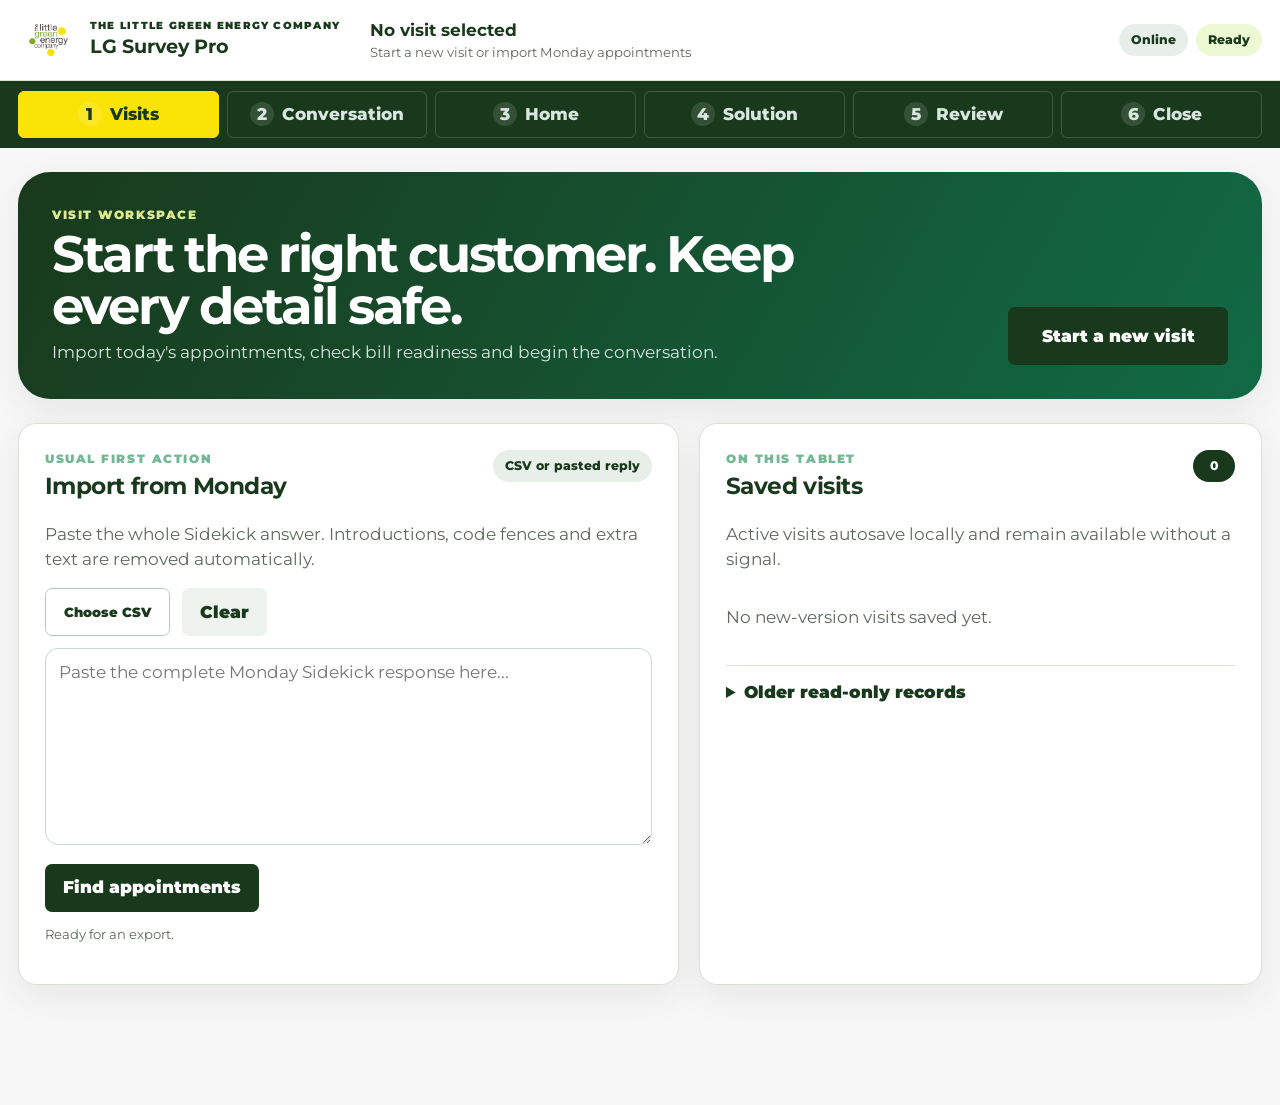
==== commit 2e656fb0: "Rebuild LG Survey customer journey" ====
--- a/index.html
+++ b/index.html
@@ -3,426 +3,343 @@
 <head>
   <meta charset="utf-8">
   <meta name="viewport" content="width=device-width,initial-scale=1,viewport-fit=cover">
-  <meta name="theme-color" content="#082c1c">
-  <meta name="lg-survey-version" content="v3.0.0">
-  <title>LG Survey Pro V3</title>
+  <meta name="theme-color" content="#073b2a">
+  <meta name="lg-survey-version" content="v4.0.0-preview">
+  <title>LG Survey Pro</title>
   <link rel="icon" href="icon.svg" type="image/svg+xml">
   <link rel="manifest" href="manifest.json">
   <link rel="stylesheet" href="styles.css">
+  <link rel="stylesheet" href="brand.css">
+  <script src="vendor/pdf-lib.min.js" defer></script>
+  <script type="module" src="app.js"></script>
 </head>
 <body>
   <header class="appHeader">
-    <div class="brand">
-      <img src="tlgec-logo.png" alt="The Little Green Energy Company logo">
-      <div>
-        <small>The Little Green Energy Company</small>
-        <h1 id="surveyTitle">LG Survey Pro</h1>
-        <p id="surveyMeta">Start or continue a customer visit</p>
-      </div>
+    <button class="brand" id="homeButton" aria-label="Return to visits">
+      <img src="tlgec-logo.png" alt="The Little Green Energy Company">
+      <span><small>THE LITTLE GREEN ENERGY COMPANY</small><strong>LG Survey Pro</strong></span>
+    </button>
+    <div class="visitIdentity">
+      <strong id="activeCustomer">No visit selected</strong>
+      <span id="activeAddress">Start a new visit or import Monday appointments</span>
     </div>
-    <div class="headerControls">
-      <div class="viewSwitch" aria-label="Choose app view">
-        <button class="viewBtn active" data-view="surveyor" aria-pressed="true">Surveyor view</button>
-        <button class="viewBtn" data-view="customer" aria-pressed="false">Customer view</button>
-      </div>
-      <div class="statusStrip">
-        <span class="pill" id="connectionStatus">Checking</span>
-        <span class="pill saved" id="saveState">Ready</span>
-        <span class="pill">V3</span>
-      </div>
+    <div class="saveCluster" aria-live="polite">
+      <span id="connectionBadge" class="statusPill">Checking</span>
+      <span id="saveBadge" class="statusPill saved">Ready</span>
     </div>
   </header>
 
-  <div id="surveyorApp">
-    <nav class="surveyorNav" aria-label="Surveyor journey">
-      <button class="navBtn active" data-panel="prepare"><span>1</span>Prepare</button>
-      <button class="navBtn" data-panel="discover"><span>2</span>Customer</button>
-      <button class="navBtn" data-panel="property"><span>3</span>Property</button>
-      <button class="navBtn" data-panel="design"><span>4</span>Design</button>
-      <button class="navBtn" data-panel="complete"><span>5</span>Complete</button>
-      <button class="navBtn" data-panel="tools"><span>6</span>Tools</button>
-    </nav>
-
-    <main class="surveyorMain">
-      <section class="screen active" id="prepare">
-        <div class="hero">
-          <div>
-            <span class="kicker">Visit workspace</span>
-            <h2>Arrive prepared. Leave with a clear next step.</h2>
-            <p>Bring in the appointment, understand the customer, validate the home and present one confident recommendation.</p>
-          </div>
-          <div class="heroActions">
-            <button class="primary" id="continueLast">Continue last visit</button>
-            <button class="secondaryOnDark" id="startBlank">Start without an import</button>
-          </div>
-        </div>
-
+  <nav class="journeyNav" id="journeyNav" aria-label="Customer journey">
+    <button data-screen="visits" class="active"><span>1</span>Visits</button>
+    <button data-screen="conversation"><span>2</span>Conversation</button>
+    <button data-screen="home"><span>3</span>Home</button>
+    <button data-screen="solution"><span>4</span>Solution</button>
+    <button data-screen="review"><span>5</span>Review</button>
+    <button data-screen="close"><span>6</span>Close</button>
+  </nav>
+
+  <main>
+    <section class="screen active" id="screen-visits">
+      <div class="startHero">
+        <div>
+          <span class="eyebrow">Visit workspace</span>
+          <h1>Start the right customer. Keep every detail safe.</h1>
+          <p>Import today's appointments, check bill readiness and begin the conversation.</p>
+        </div>
+        <button class="primary large" id="newVisitTop">Start a new visit</button>
+      </div>
+
+      <div class="workspaceGrid">
         <article class="card importCard">
-          <div class="cardHead">
-            <div><span class="step">Usual first action</span><h3>Bring in appointment details</h3></div>
-            <span class="sourceBadge imported">Monday.com CSV</span>
-          </div>
-          <p>Paste what Sidekick gives you, including any introduction or code fences, or choose the original CSV file.</p>
-          <div class="importActions">
-            <label class="fileButton">Choose CSV<input id="mondayFile" type="file" accept=".csv,text/csv" hidden></label>
-            <span class="muted">or paste below</span>
-          </div>
-          <textarea id="mondayPaste" placeholder="Paste the complete Sidekick response here. V3 will find the CSV inside it."></textarea>
-          <div class="actionRow">
-            <button class="primary" id="previewMonday">Check appointment details</button>
-            <span id="mondayStatus" class="hint" role="status">Nothing checked yet.</span>
-          </div>
-          <div id="importPreview" class="importPreview" hidden>
-            <div class="splitHead">
-              <div><h3>What V3 found</h3><p id="importSummary">Review the detected information.</p></div>
-              <button class="ghost" id="cancelImport">Clear preview</button>
-            </div>
-            <div id="columnMapping" class="mappingGrid"></div>
-            <div id="importRecords" class="recordGrid"></div>
-          </div>
-        </article>
-
-        <div class="grid twoCol">
-          <article class="card">
-            <div class="cardHead"><div><span class="kicker">On this tablet</span><h3>Saved visits</h3></div><span id="savedCount" class="countBadge">0</span></div>
-            <p>Each customer has a separate record and separate media library.</p>
-            <div id="savedSurveys" class="savedList"></div>
-          </article>
-          <article class="card journeyCard">
-            <span class="kicker">The customer journey</span>
-            <ol class="journeyList">
-              <li><b>Understand</b><span>Goals, concerns and energy use</span></li>
-              <li><b>Validate</b><span>Property, layout and installation route</span></li>
-              <li><b>Recommend</b><span>One suitable system and a clear price</span></li>
-              <li><b>Confirm</b><span>Decision readiness and next action</span></li>
-            </ol>
-            <p class="tiny" id="activeSurveyId">No active visit</p>
-          </article>
-        </div>
-      </section>
-
-      <section class="screen" id="discover">
-        <div class="sectionHead">
-          <div><span class="kicker">Customer and discovery</span><h2>Start with what matters</h2><p>Confirm imported details, then understand the outcome the customer wants.</p></div>
-          <button class="customerLaunch" data-open-customer-stage="welcome">Present to customer</button>
-        </div>
-
-        <article class="card" id="previsitCard">
-          <div class="cardHead"><div><span class="kicker">Pre-visit summary</span><h3 id="previsitName">No customer selected</h3></div><span class="sourceBadge" id="previsitSource">Not imported</span></div>
-          <div id="previsitSummary" class="summaryGrid"></div>
-          <div id="missingInfo" class="notice soft">Start or import a visit to see what still needs collecting.</div>
-        </article>
-
-        <div class="grid twoCol">
-          <article class="card">
-            <h3>Customer and appointment</h3>
-            <div class="formGrid compactFields">
-              <label>Name<input data-bind="customer.name" autocomplete="name"></label>
-              <label>Email<input data-bind="customer.email" type="email" autocomplete="email"></label>
-              <label>Phone<input data-bind="customer.phone" inputmode="tel" autocomplete="tel"></label>
-              <label>Appointment<input data-bind="customer.appointmentTime"></label>
-              <label class="wide">Address<textarea data-bind="customer.address" autocomplete="street-address"></textarea></label>
-              <label>Opportunity stage<input data-bind="customer.crmStatus"></label>
-              <label>Monday item ID<input data-bind="customer.mondayId"></label>
-              <label class="wide">Imported notes<textarea data-bind="customer.notes"></textarea></label>
-            </div>
-          </article>
-
-          <article class="card">
-            <h3>Decision context</h3>
-            <div class="formGrid compactFields">
-              <label>Who else is involved?<textarea data-bind="priorities.decisionMakers"></textarea></label>
-              <label>Preferred timescale<input data-bind="priorities.timing" placeholder="For example, before winter"></label>
-              <label>Main concern<textarea data-bind="priorities.mainConcern"></textarea></label>
-              <label>Customer's own words<textarea data-bind="priorities.ownWords"></textarea></label>
-            </div>
-          </article>
-        </div>
-
+          <div class="cardHeading">
+            <div><span class="eyebrow">Usual first action</span><h2>Import from Monday</h2></div>
+            <span class="tag">CSV or pasted reply</span>
+          </div>
+          <p>Paste the whole Sidekick answer. Introductions, code fences and extra text are removed automatically.</p>
+          <div class="buttonRow">
+            <label class="secondary fileButton">Choose CSV<input id="mondayFile" type="file" accept=".csv,text/csv" hidden></label>
+            <button class="quiet" id="clearImport">Clear</button>
+          </div>
+          <textarea id="mondayPaste" rows="7" placeholder="Paste the complete Monday Sidekick response here..."></textarea>
+          <button class="primary" id="previewMonday">Find appointments</button>
+          <p class="fieldHelp" id="importStatus" role="status">Ready for an export.</p>
+          <div id="importPreview" class="appointmentList"></div>
+        </article>
+
+        <article class="card savedCard">
+          <div class="cardHeading"><div><span class="eyebrow">On this tablet</span><h2>Saved visits</h2></div><span class="count" id="savedCount">0</span></div>
+          <p>Active visits autosave locally and remain available without a signal.</p>
+          <div id="savedVisits" class="savedList"></div>
+          <details class="legacyPanel">
+            <summary>Older read-only records</summary>
+            <p>Previous-version records are kept separate so old journey logic cannot affect new visits.</p>
+            <div id="legacyVisits" class="savedList compact"></div>
+          </details>
+        </article>
+      </div>
+    </section>
+
+    <section class="screen" id="screen-conversation">
+      <div class="sectionIntro">
+        <div><span class="eyebrow">A relaxed first conversation</span><h1>What would make this worthwhile?</h1><p>Use the prompts as a guide, not a script. The customer can comfortably follow along.</p></div>
+        <span class="stageCue">Understand</span>
+      </div>
+
+      <article class="card compactCard">
+        <div class="cardHeading"><div><h2>Customer and readiness</h2><p>Confirm the essentials before moving on.</p></div><span class="tag" id="importSource">Manual visit</span></div>
+        <div class="formGrid three">
+          <label>First name<input data-bind="customer.firstName" autocomplete="given-name"></label>
+          <label>Surname<input data-bind="customer.lastName" autocomplete="family-name"></label>
+          <label>Email<input data-bind="customer.email" type="email" autocomplete="email"></label>
+          <label>Phone<input data-bind="customer.phone" autocomplete="tel"></label>
+          <label class="span2">Address<input data-bind="customer.address" autocomplete="street-address"></label>
+        </div>
+        <div class="promptBlock">
+          <span class="prompt">Energy bill or usage information</span>
+          <div class="choiceRow" data-choice="readiness.billStatus">
+            <button data-value="received">Received</button><button data-value="requested">Requested</button><button data-value="unavailable">Not available</button>
+          </div>
+          <div class="formGrid three slim">
+            <label>Annual use (kWh)<input data-bind="energy.annualKwh" type="number" inputmode="decimal"></label>
+            <label>Annual spend (£)<input data-bind="energy.annualSpend" type="number" inputmode="decimal"></label>
+            <label>Import rate (p/kWh)<input data-bind="energy.importRate" type="number" inputmode="decimal"></label>
+          </div>
+        </div>
+      </article>
+
+      <article class="card conversationCard">
+        <div class="promptBlock">
+          <span class="prompt">Who will be involved in the decision?</span>
+          <div class="choiceRow" data-choice="discovery.decisionMakers">
+            <button data-value="Everyone is here">Everyone is here</button><button data-value="Someone else is involved">Someone else is involved</button><button data-value="Customer deciding alone">Customer deciding alone</button>
+          </div>
+        </div>
+        <div class="promptBlock">
+          <span class="prompt">What matters most?</span>
+          <div class="choiceGrid" data-multi-choice="discovery.goals">
+            <button data-value="Lower bills">Lower bills</button><button data-value="Energy independence">Energy independence</button><button data-value="Backup protection">Backup protection</button><button data-value="Lower carbon">Lower carbon</button><button data-value="Future-proof the home">Future-proof the home</button><button data-value="Make better use of existing solar">Use existing solar better</button>
+          </div>
+        </div>
+        <div class="promptBlock">
+          <span class="prompt">How are you thinking of funding the project?</span>
+          <div class="choiceGrid" data-choice="discovery.financeRoute">
+            <button data-value="Own savings / cash">Own savings / cash</button><button data-value="Company finance">Company finance</button><button data-value="Green mortgage or incentive">Green mortgage or incentive</button><button data-value="Unsure">Unsure for now</button>
+          </div>
+        </div>
+        <div class="promptBlock">
+          <span class="prompt">What is changing at home?</span>
+          <div class="choiceGrid" data-multi-choice="discovery.futureLoads">
+            <button data-value="Electric vehicle">Electric vehicle</button><button data-value="Heat pump">Heat pump</button><button data-value="Home working">More home working</button><button data-value="Growing household">Growing household</button><button data-value="Nothing planned">Nothing planned</button>
+          </div>
+        </div>
+        <div class="promptBlock twoPrompt">
+          <div><span class="prompt">How important is backup power?</span><div class="choiceRow" data-choice="discovery.backupNeed"><button data-value="Important">Important</button><button data-value="Nice to have">Nice to have</button><button data-value="Not a priority">Not a priority</button></div></div>
+          <div><span class="prompt">Preferred timing</span><div class="choiceRow" data-choice="discovery.timeline"><button data-value="As soon as practical">Soon</button><button data-value="Within 3 months">Within 3 months</button><button data-value="Exploring for later">Exploring</button></div></div>
+        </div>
+        <div class="commitmentPrompt">
+          <span class="eyebrow">A natural temperature check</span>
+          <h2>If we can make this work for you, would you be up for going ahead?</h2>
+          <div class="choiceRow light" data-choice="discovery.openingCommitment"><button data-value="Yes, if it works">Yes, if it works</button><button data-value="Possibly">Possibly</button><button data-value="I need to understand more">I need to understand more</button></div>
+        </div>
+        <label>Conversation notes<textarea data-bind="discovery.notes" rows="4" placeholder="Their own words, concerns or anything important not covered above"></textarea></label>
+      </article>
+      <div class="pageActions"><button class="primary" data-next="home">Continue to the home</button></div>
+    </section>
+
+    <section class="screen" id="screen-home">
+      <div class="sectionIntro">
+        <div><span class="eyebrow">Property and evidence</span><h1>Capture the home once.</h1><p>Take the photos, record the proposed route and give the installation team a clear brief.</p></div>
+        <span class="stageCue">Validate</span>
+      </div>
+
+      <div class="workspaceGrid homeGrid">
         <article class="card">
-          <div class="cardHead"><div><span class="kicker">Priorities</span><h3>What prompted the customer to look now?</h3></div><span class="hint">Choose more than one, then select the main priority.</span></div>
-          <div id="priorityChoices" class="tileChoices"></div>
-          <div id="primaryPriorityChoices" class="primaryPicker"></div>
-          <div class="formGrid">
-            <label>What would a good result look like?<textarea data-bind="priorities.goodResult"></textarea></label>
-            <label>Why now?<textarea data-bind="priorities.whyNow"></textarea></label>
-          </div>
-        </article>
-
-        <div class="grid twoCol">
-          <article class="card">
-            <h3>Energy use</h3>
-            <div class="formGrid compactFields">
-              <label>Annual use (kWh)<input id="annualKwh" data-bind="energy.annualKwh" type="number" inputmode="decimal"></label>
-              <label>Daily use (kWh)<input id="dailyKwh" data-bind="energy.dailyKwh" type="number" inputmode="decimal"></label>
-              <label>Current tariff<input data-bind="energy.tariff"></label>
-              <label>Annual electricity spend (£)<input data-bind="energy.annualSpend" type="number" inputmode="decimal"></label>
-              <label>Import rate (p/kWh)<input data-bind="energy.importRate" type="number" inputmode="decimal"></label>
-              <label>Export rate (p/kWh)<input data-bind="energy.exportRate" type="number" inputmode="decimal"></label>
-              <label>Daytime use<input data-bind="energy.daytimeUse" placeholder="Low, medium, high or known kWh"></label>
-              <label>Overnight use<input data-bind="energy.overnightUse" placeholder="Low, medium, high or known kWh"></label>
-            </div>
-            <div class="toggleGrid">
-              <label><input type="checkbox" data-check="energy.ev">EV now or planned</label>
-              <label><input type="checkbox" data-check="energy.heatPump">Heat pump or major load</label>
-              <label><input type="checkbox" data-check="energy.backup">Backup matters</label>
-              <label><input type="checkbox" data-check="energy.existingSolar">Existing solar</label>
-            </div>
-            <label>Future changes and tariff strategy<textarea data-bind="energy.futureChanges"></textarea></label>
-          </article>
-
-          <article class="card">
-            <h3>Project funding</h3>
-            <p>Position this as planning the right next step, not as a finance pitch.</p>
-            <div id="fundingChoices" class="stackChoices"></div>
-            <label>Funding note<textarea data-bind="priorities.financeNote"></textarea></label>
-          </article>
-        </div>
-        <div class="pageActions"><button class="primary" data-next-panel="property">Continue to property survey</button></div>
-      </section>
-
-      <section class="screen" id="property">
-        <div class="sectionHead">
-          <div><span class="kicker">Property validation</span><h2>Confirm the practical design</h2><p>Capture enough detail for a reliable recommendation and installation handover.</p></div>
-          <button class="customerLaunch" data-open-customer-stage="home">Show progress to customer</button>
-        </div>
-
-        <div class="validationBanner" id="roofValidationBanner">
-          <div><span class="statusDot"></span><b>Roof fit not checked</b><p>Add roof measurements before presenting a solar price.</p></div>
-          <button class="primary" id="validateRoof">Validate roof fit</button>
-        </div>
+          <h2>Solar area</h2>
+          <div class="formGrid two">
+            <label>Panel count you recommend<input data-bind="site.panelCount" type="number" min="0" inputmode="numeric"></label>
+            <label>Roof or mounting context<select data-bind="site.mounting"><option value="Pantile">Pitched tile roof</option><option value="Plain Tile">Plain tile roof</option><option value="Slate">Slate roof</option><option value="Trapezoidal">Metal / trapezoidal</option><option value="Flat Roof">Flat roof</option><option value="In-Roof">In-roof</option><option value="Ground Screws">Ground mount</option><option value="Other">Other / confirm later</option></select></label>
+            <label>Electrical supply<select data-bind="site.supplyPhase"><option value="Single Phase">Single phase</option><option value="Three Phase">Three phase</option><option value="Needs confirmation">Needs confirmation</option></select></label>
+            <label>Panel area / aspect<input data-bind="site.panelAreas" placeholder="For example: rear roof, south-west"></label>
+          </div>
+          <label>Roof notes<textarea data-bind="site.roofNotes" rows="5" placeholder="Use tablet dictation: shading, obstructions, condition and anything the designer should know"></textarea></label>
+        </article>
 
         <article class="card">
-          <div class="splitHead"><div><span class="kicker">Roof areas</span><h3>Panel-fit measurements</h3><p>V3 tests portrait and landscape using the selected panel dimensions and preferred edge margins.</p></div><button class="secondary" id="addRoof">Add roof area</button></div>
-          <div id="roofPlaneList" class="roofList"></div>
-        </article>
-
-        <div class="grid twoCol">
-          <article class="card">
-            <h3>Installation details</h3>
-            <div class="formGrid compactFields">
-              <label>Electrical supply<select data-bind="site.supplyPhase"><option value="Estimated single phase">Estimated single phase</option><option value="Confirmed single phase">Confirmed single phase</option><option value="Confirmed three phase">Confirmed three phase</option><option value="Still to be checked">Still to be checked</option></select></label>
-              <label>Roof covering<input data-bind="site.roofCovering" placeholder="Tile, slate, metal..."></label>
-              <label>Cable distance (approx. m)<input data-bind="site.cableDistance" type="number" inputmode="decimal"></label>
-              <label>Scaffold requirement<select data-bind="site.scaffoldRequirement"><option value="Auto from roof width">Auto from roof width</option><option value="One lift">One lift</option><option value="Two lifts">Two lifts</option><option value="Survey dependent">Survey dependent</option><option value="Not required">Not required</option></select></label>
-              <label>Battery / inverter location<textarea data-bind="site.batteryLocation"></textarea></label>
-              <label>Cable route<textarea data-bind="site.cableRoute"></textarea></label>
-              <label>Access and scaffold<textarea data-bind="site.access"></textarea></label>
-              <label>Constraints / checks outstanding<textarea data-bind="site.outstandingChecks"></textarea></label>
-            </div>
-            <label class="checkLine"><input type="checkbox" data-check="site.routeAgreed">Proposed route and equipment locations discussed, subject to final checks</label>
-            <label>General survey notes<textarea class="largeNotes" data-bind="site.generalNotes"></textarea></label>
-          </article>
-
-          <article class="card mediaCaptureCard">
-            <div class="cardHead"><div><span class="kicker">Saved to this visit</span><h3>Photos and videos</h3></div><span id="mediaCount" class="countBadge">0</span></div>
-            <p>Choose a category, then capture or select files. Every file is stored against this customer only.</p>
-            <div id="mediaCategories" class="mediaToolbar"></div>
-            <input id="mediaInput" type="file" accept="image/*,video/*,.pdf,application/pdf" multiple hidden>
-            <div id="mediaGrid" class="mediaGrid"></div>
-          </article>
-        </div>
-        <div class="pageActions"><button class="secondary" id="downloadFieldPack">Download field safety copy</button><button class="primary" data-next-panel="design">Continue to design</button></div>
-      </section>
-
-      <section class="screen" id="design">
-        <div class="sectionHead">
-          <div><span class="kicker">Recommendation builder</span><h2>Choose the system, then explain why</h2><p>V3 starts with a sensible recommendation. Every product, panel count and customer price remains under surveyor control.</p></div>
-          <button class="customerLaunch" data-open-customer-stage="recap">Start customer recap</button>
-        </div>
-
-        <div id="designGate" class="notice warning">A customer price will remain hidden until roof fit is validated.</div>
-        <div class="segmented" id="systemTypeChoices">
-          <button data-system-type="solar-battery">Solar + battery</button>
-          <button data-system-type="solar-only">Solar only</button>
-          <button data-system-type="battery-only">Battery only</button>
-        </div>
-
-        <div class="grid twoCol">
-          <article class="card" id="solarDesignCard">
-            <div class="cardHead"><div><span class="kicker">Solar design</span><h3>Panel layout</h3></div><span id="roofFitPill" class="sourceBadge">Not validated</span></div>
-            <label>Panel model<select id="panelModel" data-bind="design.panelKey"></select></label>
-            <p id="selectedPanelMeta" class="hint"></p>
-            <div id="panelOffer" class="notice warning" hidden>This warehouse offer is only active because it has been selected.</div>
-            <div class="numberControl">
-              <button data-step-panel="-1" aria-label="Remove one panel">−</button>
-              <label>Recommended panel count<input id="panelCount" data-bind="design.panelCount" type="number" min="0" inputmode="numeric"></label>
-              <button data-step-panel="1" aria-label="Add one panel">+</button>
-            </div>
-            <div class="suggestionBar"><span id="roofSuggestion">No roof suggestion yet</span><button id="useRoofSuggestion" class="secondary small">Use fit result</button></div>
-            <label>Reason for manual count<textarea data-bind="design.panelOverrideReason" placeholder="Required when the selected count differs from the validated fit."></textarea></label>
-            <div class="formGrid compactFields">
-              <label>Mounting / roof type<select id="mounting" data-bind="design.mounting"></select></label>
-              <label>Panel orientation<select data-bind="design.orientation"><option>Best fit</option><option>Portrait</option><option>Landscape</option><option>Mixed</option></select></label>
-            </div>
-            <div class="toggleGrid">
-              <label><input type="checkbox" data-check="design.bird">Bird protection</label>
-              <label><input type="checkbox" data-check="design.tigo">Optimisers where required</label>
-            </div>
-          </article>
-
-          <article class="card">
-            <div class="cardHead"><div><span class="kicker">Storage</span><h3>Battery route</h3></div><span id="batteryCapacity" class="sourceBadge">No storage</span></div>
-            <div class="batteryCards">
-              <button data-battery-select="Sigenergy"><img src="sigenergy-battery.webp" alt=""><span>Sigenergy</span></button>
-              <button data-battery-select="Tesla"><img src="tesla-powerwall.webp" alt=""><span>Tesla</span></button>
-              <button data-battery-select="None"><span>No battery</span></button>
-            </div>
-            <div id="sigConfig" class="productConfig">
-              <div class="formGrid compactFields">
-                <label>BAT 10 quantity<input data-bind="design.sig10Qty" type="number" min="0" inputmode="numeric"></label>
-                <label>BAT 6 quantity<input data-bind="design.sig6Qty" type="number" min="0" inputmode="numeric"></label>
-                <label>Energy controller<select data-bind="design.sigController"><option>Auto-size from design</option><option>3 kW</option><option>5 kW</option><option>8 kW</option><option>10 kW</option><option>12 kW</option><option>15 kW</option><option>20 kW</option></select></label>
-                <label>Gateway<select data-bind="design.sigGateway"><option value="true">Included</option><option value="false">Not included</option></select></label>
-              </div>
-            </div>
-            <div id="teslaConfig" class="productConfig" hidden>
-              <div class="formGrid compactFields">
-                <label>Powerwall 3 quantity<input data-bind="design.teslaPw3Qty" type="number" min="0" max="4" inputmode="numeric"></label>
-                <label>DC Expansion quantity<input data-bind="design.teslaDcQty" type="number" min="0" max="3" inputmode="numeric"></label>
-              </div>
-              <label class="checkLine"><input type="checkbox" data-check="design.teslaGateway">Gateway included</label>
-              <p class="hint">Current Powerwall prices are configured with no rebate.</p>
-            </div>
-            <label>Why this battery size?<textarea data-bind="design.batteryReason"></textarea></label>
-          </article>
-        </div>
-
-        <div class="grid twoCol">
-          <article class="card">
-            <h3>Recommendation reasoning</h3>
-            <label>Why this suits the customer<textarea data-bind="design.reasonForRecommendation"></textarea></label>
-            <label>Important limitations or assumptions<textarea data-bind="design.limitations"></textarea></label>
-            <label>Warranty and support information<textarea data-bind="design.warrantyInfo"></textarea></label>
-            <label>Alternative genuinely considered<textarea data-bind="design.alternativeConsidered" placeholder="Leave blank unless there is a meaningful trade-off."></textarea></label>
-          </article>
-
-          <article class="card pricingCard">
-            <div class="cardHead"><div><span class="kicker">Customer price</span><h3>Commercial position</h3></div><span id="pricingStatus" class="sourceBadge warning">Source required</span></div>
-            <div id="pricingAuthorityNotice" class="notice warning"></div>
-            <label>Authorised total customer price (£)<input data-bind="design.finalPriceOverride" type="number" min="0" inputmode="decimal" placeholder="Required while V8.6 is unavailable"></label>
-            <label>Price authority / reference<input data-bind="design.priceAuthorityNote" placeholder="Who supplied or approved this customer total?"></label>
-            <label class="checkLine"><input type="checkbox" data-check="design.priceAuthorised">I confirm this customer total is authorised for this quote</label>
-            <details class="advancedSettings">
-              <summary>Additional works and approved adjustments</summary>
-              <label>Scaffold lifts<input data-bind="design.scaffoldLifts" type="number" min="0" inputmode="numeric"></label>
-              <label>Included works<textarea data-bind="design.inclusions"></textarea></label>
-              <label>Customer-requested changes<textarea data-bind="design.customerRequestedChanges"></textarea></label>
-              <label>Explicitly authorised discount (£)<input data-bind="design.manualDiscount" type="number" min="0" inputmode="decimal"></label>
-              <label>Discount authorisation<input data-bind="design.discountAuthorisation" placeholder="Leave blank when no discount applies"></label>
-            </details>
-            <div id="quoteLive" class="quoteBox"></div>
-          </article>
-        </div>
-        <div class="pageActions"><button class="primary" id="presentRecommendation">Present recap and recommendation</button></div>
-      </section>
-
-      <section class="screen" id="complete">
-        <div class="sectionHead">
-          <div><span class="kicker">Complete the visit</span><h2>Record the outcome once</h2><p>Keep customer communication, the technical survey and CRM handover separate and clear.</p></div>
-          <button class="customerLaunch" data-open-customer-stage="decision">Return to customer decision</button>
-        </div>
-
-        <div class="grid twoCol">
-          <article class="card">
-            <h3>Decision and next action</h3>
-            <div class="formGrid compactFields">
-              <label>Decision status<select data-bind="decision.status"><option value="Not discussed">Not discussed</option><option value="Feels right">Feels right</option><option value="Concern raised">Concern raised</option><option value="Changes requested">Changes requested</option><option value="Needs another decision maker">Needs another decision maker</option><option value="Not proceeding">Not proceeding</option></select></label>
-              <label>Concern category<select data-bind="decision.concernCategory" id="concernCategory"></select></label>
-              <label class="wide">Concern detail<textarea data-bind="decision.concernDetail"></textarea></label>
-              <label>Concern status<select data-bind="decision.concernStatus"><option>Not raised</option><option>Open</option><option>Clarified</option><option>Resolved</option></select></label>
-              <label>Next action<input data-bind="decision.nextAction"></label>
-              <label>Owner<input data-bind="decision.owner" placeholder="James"></label>
-              <label>Expected timing<input data-bind="decision.expectedTiming"></label>
-              <label>Formal quote status<select data-bind="confirmation.formalQuoteStatus"><option>Not prepared</option><option>Ready to prepare</option><option>Prepared for review</option><option>Sent for e-signing</option><option>Signed</option></select></label>
-            </div>
-          </article>
-
-          <article class="card">
-            <h3>Recommendation confirmation</h3>
-            <p class="notice soft">This records the customer's understanding of the recommendation. It is not contract acceptance.</p>
-            <label class="checkLine"><input type="checkbox" data-check="confirmation.prioritiesUnderstood">Priorities have been understood</label>
-            <label class="checkLine"><input type="checkbox" data-check="confirmation.layoutConfirmed">Proposed panel layout is acceptable</label>
-            <label class="checkLine"><input type="checkbox" data-check="confirmation.batteryConfirmed">Proposed battery size is acceptable</label>
-            <label class="checkLine"><input type="checkbox" data-check="confirmation.recommendationConfirmed">Recommendation can be used to prepare the formal quote</label>
-            <button class="primary full" id="recordConfirmation">Record recommendation confirmation</button>
-            <p id="confirmationStatus" class="hint">Not yet recorded.</p>
-          </article>
-        </div>
-
-        <article class="card formalQuoteCard">
-          <span class="kicker">Formal quote handoff</span>
-          <h3>What happens next</h3>
-          <p id="formalQuoteParagraph"></p>
-          <div class="actionRow">
-            <button class="primary" id="prepareFormalQuote">Prepare formal quote handoff</button>
-            <span id="quoteOnlineStatus" class="hint">Internet is required for e-signing.</span>
-          </div>
-        </article>
-
-        <div class="outputGrid">
-          <article class="outputCard"><span>Customer</span><h3>Customer summary</h3><p>Priorities, recommendation, price, assumptions and next steps.</p><button id="downloadCustomer" class="primary">Download customer summary</button></article>
-          <article class="outputCard"><span>Operations</span><h3>Technical survey pack</h3><p>Complete survey data, media, calculations, warnings and checks.</p><button id="downloadPack" class="primary">Download full survey pack</button></article>
-          <article class="outputCard"><span>CRM</span><h3>CRM handover</h3><p>Job value, decision status, concern, owner and next action.</p><button id="copyCrm" class="secondary">Copy CRM summary</button><button id="copySidekick" class="ghost">Create Sidekick AI Prompt</button></article>
-        </div>
-
-        <article class="card emailCard">
-          <div class="splitHead"><div><span class="kicker">Customer communication</span><h3>Email the recommendation</h3></div><span class="sourceBadge">Outlook-ready plain text</span></div>
-          <textarea id="emailDraft" aria-label="Customer email draft"></textarea>
-          <div class="actionRow">
-            <button class="primary" id="sendRecommendationEmail">Open email to customer</button>
-            <button class="secondary" id="copyEmail">Copy email text</button>
-          </div>
-          <div id="finishNotice" class="notice soft">Everything remains saved locally until you choose an output.</div>
-        </article>
-      </section>
-
-      <section class="screen" id="tools">
-        <div class="sectionHead"><div><span class="kicker">App tools</span><h2>Status, recovery and updates</h2><p>Tools stay out of the customer journey but remain available when needed.</p></div></div>
-        <div class="grid twoCol">
-          <article class="card"><h3>App status</h3><div id="appDiagnostics" class="diagnosticList"></div></article>
-          <article class="card"><h3>Local performance</h3><div id="analyticsSummary" class="metricGrid"></div><button id="downloadAnalytics" class="secondary">Download local visit metrics</button></article>
-          <article class="card"><h3>Backups</h3><p>Export all survey records as a recovery file. Individual survey packs include their own media.</p><button id="downloadBackup" class="primary">Download survey backup</button></article>
-          <article class="card"><h3>Pending online actions</h3><div id="queueList" class="savedList"></div></article>
-        </div>
-      </section>
-    </main>
-  </div>
-
-  <div id="customerApp" hidden>
-    <main class="customerMain">
-      <div class="customerProgress">
-        <div class="progressTrack"><span id="customerProgressBar"></span></div>
-        <ol id="customerJourneySteps"><li>1. Your priorities</li><li>2. Your home</li><li>3. Your recommendation</li><li>4. Your decision</li></ol>
-      </div>
-      <section id="customerStage" class="customerStage" aria-live="polite"></section>
-      <div class="customerControls">
-        <button class="ghost" id="customerBack">Back</button>
-        <button class="secondary" id="returnSurveyor">Return to surveyor</button>
-        <button class="primary" id="customerContinue">Continue</button>
-      </div>
-    </main>
-  </div>
-
-  <div class="markupModal" id="markupModal" hidden>
-    <div class="markupPanel">
-      <div class="splitHead"><div><h3>Mark up photo</h3><p>Add clear installation labels, boxes and routes.</p></div><button class="ghost" id="closeMarkup">Close</button></div>
-      <div class="markupToolbar">
-        <button data-markup-label="Battery location">Battery location</button>
-        <button data-markup-label="Inverter location">Inverter location</button>
-        <button data-markup-label="Gateway location">Gateway location</button>
-        <button data-markup-label="Cable route">Cable route</button>
-        <button data-markup-label="Earth rod location">Earth rod location</button>
-        <button data-markup-tool="box">Box</button>
-        <button data-markup-tool="line">Line</button>
-      </div>
-      <canvas id="markupCanvas"></canvas>
-      <div class="actionRow"><button class="secondary" id="undoMarkup">Undo</button><button class="primary" id="saveMarkup">Save marked-up copy</button></div>
-    </div>
-  </div>
-
-  <script src="catalog.js"></script>
-  <script src="storage.js"></script>
-  <script src="app.js"></script>
+          <h2>Proposed installation</h2>
+          <div class="formGrid two">
+            <label>Battery location<input data-bind="site.locations.battery" placeholder="Garage wall"></label>
+            <label>Inverter location<input data-bind="site.locations.inverter" placeholder="With battery / loft / utility"></label>
+            <label>Gateway location<input data-bind="site.locations.gateway" placeholder="Near incoming supply"></label>
+            <label>Meter box / supply<input data-bind="site.locations.meterBox" placeholder="External front wall"></label>
+          </div>
+          <div class="routeGrid">
+            <div class="routeCard"><strong>AC cable route</strong><label>Run length (m)<input data-bind="site.cables.acMeters" type="number" min="0" inputmode="decimal"></label><label>Route<input data-bind="site.cables.acRoute"></label></div>
+            <div class="routeCard"><strong>DC cable route</strong><label>Run length (m)<input data-bind="site.cables.dcMeters" type="number" min="0" inputmode="decimal"></label><label>Route<input data-bind="site.cables.dcRoute"></label></div>
+          </div>
+          <div class="reviewNotice" id="cableReview" hidden><strong>Long cable route: review required</strong><p>One or more runs exceed 10m. Confirm the route and deliberately include an approved allowance in the solution if needed.</p></div>
+          <div class="formGrid two">
+            <label>Scaffolding<select data-bind="site.scaffold.required"><option value="unknown">To confirm</option><option value="yes">Required</option><option value="no">Not required</option></select></label>
+            <label>Number of lifts<input data-bind="site.scaffold.lifts" type="number" min="0" inputmode="numeric"></label>
+          </div>
+          <label>Installation notes<textarea data-bind="site.technicalNotes" rows="4" placeholder="Access, constraints, special requirements and anything the installation team needs"></textarea></label>
+        </article>
+      </div>
+
+      <article class="card mediaCard">
+        <div class="cardHeading"><div><span class="eyebrow">Saved against this customer only</span><h2>Photos and video</h2></div><span class="count" id="mediaCount">0</span></div>
+        <div class="mediaActions">
+          <select id="mediaCategory"><option>Roof</option><option>Meter box</option><option>Battery / inverter location</option><option>Cable route</option><option>Access</option><option>Other</option></select>
+          <label class="primary fileButton">Add photos or video<input id="mediaInput" type="file" accept="image/*,video/*" capture="environment" multiple hidden></label>
+        </div>
+        <div id="mediaGrid" class="mediaGrid"></div>
+      </article>
+      <div class="pageActions"><button class="secondary" id="fieldBackup">Download safety copy</button><button class="primary" data-next="solution">Build the recommendation</button></div>
+    </section>
+
+    <section class="screen" id="screen-solution">
+      <div class="sectionIntro">
+        <div><span class="eyebrow">Recommendation builder</span><h1>One clear recommendation.</h1><p>Start with the right fit and override any product, quantity or price when the visit calls for it.</p></div>
+        <span class="stageCue">Recommend</span>
+      </div>
+
+      <article class="card compactCard">
+        <span class="prompt">What are we recommending?</span>
+        <div class="choiceRow largeChoices" data-choice="solution.systemType">
+          <button data-value="solar-battery">Solar + battery</button><button data-value="solar-only">Solar only</button><button data-value="battery-only">Battery only</button>
+        </div>
+      </article>
+
+      <div class="workspaceGrid solutionGrid">
+        <article class="card" id="solarBuilder">
+          <div class="cardHeading"><div><span class="eyebrow">Solar</span><h2>Panels and inverter</h2></div><span class="tag" id="solarSize">0 kWp</span></div>
+          <div class="formGrid two">
+            <label>Panel model<select data-bind="solution.panelKey" id="panelSelect"></select></label>
+            <label>Panel count<input data-bind="solution.panelCount" type="number" min="0" inputmode="numeric"></label>
+          </div>
+          <span class="prompt smallPrompt">Inverter route</span>
+          <div class="choiceRow" data-choice="solution.inverterBrand"><button data-value="SigEnergy">Sigenergy</button><button data-value="SolarEdge">SolarEdge</button><button data-value="Powerwall3">Tesla Powerwall</button></div>
+        </article>
+
+        <article class="card" id="batteryBuilder">
+          <div class="cardHeading"><div><span class="eyebrow">Storage</span><h2>Battery choice</h2></div><span class="tag" id="batteryCapacity">No battery</span></div>
+          <div class="batterySuggestion" id="batterySuggestion"></div>
+          <div class="productChoices" data-choice="solution.batteryBrand">
+            <button data-value="Sigenergy"><img src="sigenergy-battery.webp" alt=""><span>Sigenergy</span></button>
+            <button data-value="Tesla"><img src="tesla-powerwall.webp" alt=""><span>Tesla</span></button>
+            <button data-value="None"><span>No battery</span></button>
+          </div>
+          <div id="sigBatteryFields" class="formGrid two">
+            <label>Battery module<select data-bind="solution.sigModule"><option value="6">BAT 6</option><option value="10">BAT 10</option></select></label>
+            <label>Quantity<input data-bind="solution.batteryQty" type="number" min="0" max="6" inputmode="numeric"></label>
+            <label>Controller<select data-bind="solution.sigController"><option value="auto">Auto-size</option><option value="3">3.6 kW</option><option value="5">5 kW</option><option value="8">8 kW</option><option value="10">10 kW</option><option value="12">12 kW</option></select></label>
+            <label>Gateway<select data-bind="solution.gateway"><option value="yes">Included</option><option value="no">Not included</option></select></label>
+          </div>
+          <div id="teslaBatteryFields" class="formGrid two">
+            <label>Powerwall 3 quantity<input data-bind="solution.batteryQty" type="number" min="0" max="6" inputmode="numeric"></label>
+            <label>DC expansions<input data-bind="solution.expansionQty" type="number" min="0" max="5" inputmode="numeric"></label>
+            <label>Gateway<select data-bind="solution.gateway"><option value="yes">Included</option><option value="no">Not included</option></select></label>
+          </div>
+        </article>
+      </div>
+
+      <article class="card priceCard">
+        <div class="priceLead">
+          <span class="eyebrow">Indicative installed price</span>
+          <strong id="primaryPrice">Price unavailable</strong>
+          <p id="pricingStatus">Complete the mapped product choices to calculate.</p>
+        </div>
+        <details class="internalDetails">
+          <summary>Internal options and authorised adjustments</summary>
+          <div class="internalGrid">
+            <label><input type="checkbox" data-check="solution.extras.birdProtection"> Bird protection</label>
+            <label><input type="checkbox" data-check="solution.extras.evCharger"> EV charger allowance</label>
+            <label><input type="checkbox" data-check="solution.extras.cableApproved"> Approved extra-cable allowance</label>
+            <label>Extra-cable cost allowance (£)<input data-bind="solution.extras.cableCost" type="number" min="0" inputmode="decimal"></label>
+            <label>Groundworks / unusual cost (£)<input data-bind="solution.extras.unusualCost" type="number" min="0" inputmode="decimal"></label>
+            <label>Allowance description<input data-bind="solution.extras.unusualLabel"></label>
+            <label><input type="checkbox" data-check="solution.adjustment.enabled"> Authorised final adjustment</label>
+            <label>Adjustment (+/- £)<input data-bind="solution.adjustment.amount" type="number" inputmode="decimal"></label>
+            <label>Reason<input data-bind="solution.adjustment.reason"></label>
+            <label>Authorised by<input data-bind="solution.adjustment.authorisedBy"></label>
+          </div>
+        </details>
+      </article>
+
+      <article class="card secondaryOptionCard">
+        <label class="switchLine"><input type="checkbox" data-check="solution.secondary.enabled"><span><strong>Add an optional second route</strong><small>Keep this off unless a genuine comparison helps the customer.</small></span></label>
+        <div id="secondaryFields" hidden>
+          <div class="formGrid three">
+            <label>Option name<input data-bind="solution.secondary.name" placeholder="More storage"></label>
+            <label>Panel count<input data-bind="solution.secondary.panelCount" type="number" min="0"></label>
+            <label>Battery brand<select data-bind="solution.secondary.batteryBrand"><option>Sigenergy</option><option>Tesla</option><option>None</option></select></label>
+            <label>Battery quantity<input data-bind="solution.secondary.batteryQty" type="number" min="0"></label>
+            <label>DC expansions<input data-bind="solution.secondary.expansionQty" type="number" min="0"></label>
+            <label>Customer-facing difference<input data-bind="solution.secondary.note" placeholder="More overnight cover"></label>
+          </div>
+          <p class="secondaryPrice" id="secondaryPrice"></p>
+        </div>
+      </article>
+      <div class="pageActions"><button class="primary" data-next="review">Review with the customer</button></div>
+    </section>
+
+    <section class="screen customerScreen" id="screen-review">
+      <div class="customerToolbar internalOnly">
+        <div><strong>Customer presentation</strong><span>Private notes and pricing logic are hidden below.</span></div>
+        <button class="secondary" id="togglePresentation">Enter presentation mode</button>
+      </div>
+      <div id="customerRecommendation" class="customerRecommendation"></div>
+      <details class="card financePanel internalOnly">
+        <summary>Optional indicative finance view</summary>
+        <label class="switchLine"><input type="checkbox" data-check="finance.enabled"><span><strong>Show an illustration for this customer</strong><small>Off by default. Enter the current illustrative terms manually.</small></span></label>
+        <div id="financeFields" class="formGrid four" hidden>
+          <label>Total system price (£)<input data-bind="finance.totalPrice" type="number" inputmode="decimal"></label>
+          <label>Illustrative annual rate (%)<input data-bind="finance.annualRate" type="number" min="0" step="0.01" inputmode="decimal"></label>
+          <label>Term (years)<input data-bind="finance.termYears" type="number" min="1" max="30" inputmode="numeric"></label>
+          <div class="financeResult" id="financeResult"></div>
+        </div>
+        <p class="fieldHelp">Illustration only. Subject to the final scheme terms, eligibility and approval. This is not a finance offer.</p>
+      </details>
+      <div class="pageActions internalOnly"><button class="primary" data-next="close">Continue to next steps</button></div>
+    </section>
+
+    <section class="screen" id="screen-close">
+      <div class="sectionIntro">
+        <div><span class="eyebrow">Close and leave-behind</span><h1>Finish clearly, without pressure.</h1><p>Return to what mattered at the start, record the position and leave the customer with a polished summary.</p></div>
+        <span class="stageCue">Confirm</span>
+      </div>
+      <article class="card closeCard">
+        <span class="eyebrow">Bring the conversation together</span>
+        <h2 id="closeQuestion">Based on what matters to you and the recommendation, does this work for you?</h2>
+        <div class="choiceGrid" data-choice="close.position"><button data-value="Yes - ready for the formal next step">Yes, ready for the next step</button><button data-value="Positive - needs time to consider">Positive, needs time</button><button data-value="Needs another person involved">Another person needs to be involved</button><button data-value="Not the right fit today">Not the right fit today</button></div>
+        <label>Anything holding the customer back?<textarea data-bind="close.concerns" rows="4" placeholder="Capture their concern naturally, or leave blank"></textarea></label>
+      </article>
+
+      <article class="card outputCard">
+        <div class="cardHeading"><div><span class="eyebrow">Customer leave-behind</span><h2>One polished summary</h2></div><span class="tag">Not a formal quote</span></div>
+        <p>Download the branded Indicative Solution Summary, then open a ready-addressed email. Attach the named PDF in Outlook before sending.</p>
+        <div class="outputActions">
+          <button class="primary" id="downloadPdf">1. Download customer PDF</button>
+          <button class="primary" id="openEmail">2. Open customer email</button>
+        </div>
+        <p class="fileInstruction" id="pdfInstruction">The PDF filename will appear here.</p>
+      </article>
+
+      <div class="workspaceGrid">
+        <article class="card">
+          <h2>Internal handover</h2>
+          <p>Structured installation locations, cable routes, scaffolding, constraints and media references for OpenSolar and the technical team.</p>
+          <button class="secondary" id="downloadTechnical">Download technical brief</button>
+        </article>
+        <article class="card">
+          <h2>CRM / Monday update</h2>
+          <p>A concise single-row CSV with the outcome, recommendation and next step.</p>
+          <button class="secondary" id="downloadCrm">Download CRM summary</button>
+        </article>
+      </div>
+      <div class="pageActions"><button class="quiet" data-next="visits">Back to saved visits</button><button class="primary" id="completeVisit">Mark visit complete</button></div>
+    </section>
+  </main>
+
+  <div class="toast" id="toast" role="status" aria-live="polite"></div>
 </body>
 </html>
--- a/styles.css
+++ b/styles.css
@@ -1,369 +1 @@
-:root {
-  --deep: #082c1c;
-  --deep-2: #0d3d28;
-  --green: #137a49;
-  --green-2: #1d965b;
-  --lime: #a5db35;
-  --lime-soft: #e9f8bd;
-  --ink: #10281d;
-  --ink-soft: #476056;
-  --muted: #6b7e76;
-  --paper: #ffffff;
-  --canvas: #f2f6f1;
-  --soft: #f7faf6;
-  --line: #d8e4db;
-  --blue: #236789;
-  --amber: #9a6400;
-  --red: #9d2e38;
-  --shadow: 0 20px 55px rgba(8, 44, 28, 0.12);
-  --shadow-soft: 0 8px 24px rgba(8, 44, 28, 0.08);
-  --radius: 26px;
-}
-
-* { box-sizing: border-box; }
-html { min-height: 100%; background: var(--canvas); scroll-behavior: auto; }
-body {
-  min-height: 100%;
-  margin: 0;
-  color: var(--ink);
-  background:
-    radial-gradient(circle at 96% 3%, rgba(165, 219, 53, 0.17), transparent 34rem),
-    linear-gradient(180deg, #fff 0, var(--canvas) 19rem);
-  font: 16px/1.5 Inter, ui-sans-serif, system-ui, -apple-system, BlinkMacSystemFont, "Segoe UI", Arial, sans-serif;
-}
-
-button, input, textarea, select { font: inherit; }
-button {
-  min-height: 48px;
-  border: 0;
-  border-radius: 999px;
-  padding: 12px 18px;
-  color: var(--ink);
-  background: #eaf1eb;
-  font-weight: 850;
-  cursor: pointer;
-  touch-action: manipulation;
-}
-button:active { transform: translateY(1px); }
-button:disabled { cursor: not-allowed; opacity: 0.5; transform: none; }
-button:focus-visible, input:focus-visible, textarea:focus-visible, select:focus-visible {
-  outline: 3px solid rgba(165, 219, 53, 0.5);
-  outline-offset: 2px;
-}
-input, textarea, select {
-  width: 100%;
-  min-height: 52px;
-  border: 1px solid var(--line);
-  border-radius: 16px;
-  padding: 13px 14px;
-  color: var(--ink);
-  background: #fff;
-}
-textarea { min-height: 105px; resize: vertical; }
-input[type="checkbox"], input[type="radio"] { width: auto; min-height: 0; accent-color: var(--green); transform: scale(1.2); }
-label { display: grid; gap: 7px; color: var(--ink); font-weight: 780; }
-h1, h2, h3, h4, p { margin-top: 0; }
-h1 { margin-bottom: 2px; font-size: clamp(24px, 3vw, 36px); line-height: 1; letter-spacing: -0.045em; }
-h2 { margin-bottom: 10px; font-size: clamp(34px, 5vw, 60px); line-height: 0.98; letter-spacing: -0.055em; }
-h3 { margin-bottom: 8px; font-size: clamp(21px, 2.5vw, 27px); line-height: 1.08; letter-spacing: -0.03em; }
-h4 { margin: 16px 0 8px; color: var(--green); font-size: 14px; letter-spacing: 0.11em; text-transform: uppercase; }
-p { color: var(--ink-soft); }
-[hidden] { display: none !important; }
-
-.appHeader {
-  display: flex;
-  align-items: center;
-  justify-content: space-between;
-  gap: 20px;
-  padding: 15px clamp(14px, 3vw, 34px);
-  border-bottom: 1px solid rgba(216, 228, 219, 0.9);
-  background: rgba(255, 255, 255, 0.94);
-  backdrop-filter: blur(16px);
-}
-.brand { display: flex; align-items: center; gap: 14px; min-width: 0; }
-.brand img { width: 68px; height: 68px; flex: 0 0 auto; border-radius: 20px; object-fit: contain; padding: 8px; background: #fff; box-shadow: var(--shadow-soft); }
-.brand small, .kicker, .step, .outputCard > span {
-  display: inline-block;
-  color: var(--green);
-  font-size: 11px;
-  font-weight: 900;
-  letter-spacing: 0.14em;
-  text-transform: uppercase;
-}
-#surveyMeta { max-width: 56vw; margin: 0; overflow: hidden; color: var(--muted); font-size: 13px; font-weight: 700; text-overflow: ellipsis; white-space: nowrap; }
-.headerControls { display: grid; justify-items: end; gap: 8px; }
-.viewSwitch { display: inline-grid; grid-template-columns: 1fr 1fr; gap: 4px; padding: 4px; border: 1px solid var(--line); border-radius: 999px; background: #edf3ee; }
-.viewBtn { min-height: 40px; padding: 8px 14px; background: transparent; font-size: 13px; }
-.viewBtn.active { color: #fff; background: var(--deep); box-shadow: 0 4px 12px rgba(8,44,28,.2); }
-.statusStrip { display: flex; flex-wrap: wrap; justify-content: flex-end; gap: 6px; }
-.pill, .sourceBadge, .countBadge {
-  display: inline-flex;
-  align-items: center;
-  justify-content: center;
-  min-height: 30px;
-  padding: 6px 10px;
-  border: 1px solid var(--line);
-  border-radius: 999px;
-  color: var(--ink-soft);
-  background: #fff;
-  font-size: 11px;
-  font-weight: 850;
-  white-space: nowrap;
-}
-.pill.online, .sourceBadge.confirmed { color: #07562f; border-color: #b8dfbf; background: #effaf0; }
-.pill.offline { color: var(--blue); border-color: #bed8e7; background: #eff8fc; }
-.pill.saved { color: var(--green); }
-.sourceBadge.imported { color: #275b80; border-color: #bdd8e8; background: #eff8fd; }
-.sourceBadge.estimated { color: var(--amber); border-color: #ebd39d; background: #fff8e9; }
-.sourceBadge.warning { color: var(--amber); border-color: #e3c989; background: #fff8e8; }
-.countBadge { min-width: 34px; color: var(--deep); background: var(--lime-soft); border-color: #d4e9a0; }
-
-.surveyorNav {
-  position: sticky;
-  top: 0;
-  z-index: 30;
-  display: flex;
-  gap: 7px;
-  overflow-x: auto;
-  padding: 10px clamp(10px, 3vw, 34px);
-  background: rgba(8, 44, 28, 0.97);
-  box-shadow: 0 10px 26px rgba(8, 44, 28, 0.16);
-  -webkit-overflow-scrolling: touch;
-}
-.navBtn { display: flex; align-items: center; gap: 7px; flex: 0 0 auto; color: #effcf4; border: 1px solid rgba(255,255,255,.14); background: rgba(255,255,255,.1); }
-.navBtn span { display: grid; place-items: center; width: 23px; height: 23px; border-radius: 50%; background: rgba(255,255,255,.14); font-size: 11px; }
-.navBtn.active { color: var(--deep); border-color: var(--lime); background: linear-gradient(135deg, var(--lime), #dff77d); box-shadow: 0 7px 18px rgba(165,219,53,.24); }
-.navBtn.active span { background: rgba(8,44,28,.12); }
-
-.surveyorMain { width: min(1240px, calc(100% - 28px)); margin: 0 auto; padding: 24px 0 58px; }
-.screen { display: none; }
-.screen.active { display: block; }
-.hero, .sectionHead, .card, .outputCard, .validationBanner {
-  border: 1px solid rgba(216,228,219,.96);
-  border-radius: var(--radius);
-  background: rgba(255,255,255,.94);
-  box-shadow: var(--shadow-soft);
-}
-.hero {
-  display: grid;
-  grid-template-columns: minmax(0,1.4fr) minmax(250px,.55fr);
-  gap: 28px;
-  align-items: center;
-  margin-bottom: 18px;
-  padding: clamp(25px,5vw,48px);
-  color: #fff;
-  overflow: hidden;
-  background: radial-gradient(circle at 86% 12%, rgba(218,255,130,.36), transparent 19rem), linear-gradient(135deg, var(--deep), #11613e 66%, #20975a);
-  box-shadow: var(--shadow);
-}
-.hero h2, .hero p { color: #fff; }
-.hero p { max-width: 760px; margin-bottom: 0; color: #dcf2e4; font-size: 19px; }
-.hero .kicker { color: #dff897; }
-.heroActions { display: grid; gap: 11px; }
-.sectionHead { display: flex; align-items: center; justify-content: space-between; gap: 22px; margin-bottom: 18px; padding: clamp(23px,4vw,36px); }
-.sectionHead > div { max-width: 850px; }
-.sectionHead p { margin-bottom: 0; font-size: 18px; }
-.customerLaunch { flex: 0 0 auto; color: #fff; background: var(--deep); }
-.card { margin-bottom: 18px; padding: clamp(18px,3vw,28px); }
-.cardHead, .splitHead { display: flex; align-items: flex-start; justify-content: space-between; gap: 14px; }
-.cardHead p, .splitHead p { margin-bottom: 0; }
-.importCard { border-color: #badcb9; background: linear-gradient(180deg,#fff,#f8fcf6); }
-.importActions, .actionRow, .pageActions { display: flex; flex-wrap: wrap; align-items: center; gap: 10px; }
-.fileButton { display: inline-flex; align-items: center; justify-content: center; min-height: 48px; padding: 12px 18px; border-radius: 999px; color: var(--deep); background: var(--lime-soft); font-weight: 850; cursor: pointer; }
-#mondayPaste { min-height: 190px; margin: 14px 0; font: 13px/1.5 ui-monospace, SFMono-Regular, Menlo, monospace; }
-.importPreview { margin-top: 20px; padding-top: 20px; border-top: 1px solid var(--line); }
-.mappingGrid { display: grid; grid-template-columns: repeat(3,minmax(0,1fr)); gap: 10px; margin: 14px 0; }
-.mappingItem { padding: 12px; border: 1px solid var(--line); border-radius: 16px; background: var(--soft); }
-.mappingItem span { display: block; margin-bottom: 6px; color: var(--muted); font-size: 12px; font-weight: 800; }
-.recordGrid { display: grid; grid-template-columns: repeat(2,minmax(0,1fr)); gap: 12px; }
-.recordCard { display: grid; gap: 8px; padding: 16px; border: 1px solid var(--line); border-radius: 20px; background: #fff; }
-.recordCard.duplicate { border-color: #e2c983; background: #fffaf0; }
-.recordCard span { color: var(--muted); font-size: 13px; }
-
-.grid { display: grid; gap: 18px; }
-.twoCol { grid-template-columns: repeat(2,minmax(0,1fr)); }
-.formGrid { display: grid; grid-template-columns: repeat(2,minmax(0,1fr)); gap: 14px; }
-.formGrid .wide { grid-column: 1 / -1; }
-.compactFields textarea { min-height: 82px; }
-.summaryGrid { display: grid; grid-template-columns: repeat(4,minmax(0,1fr)); gap: 10px; margin: 14px 0; }
-.summaryItem { min-height: 92px; padding: 13px; border: 1px solid var(--line); border-radius: 17px; background: var(--soft); }
-.summaryItem small { display: block; margin-bottom: 7px; color: var(--muted); font-weight: 800; }
-.summaryItem b { display: block; overflow-wrap: anywhere; }
-.notice { padding: 15px 17px; border: 1px solid #d8c17e; border-radius: 18px; color: #75510d; background: #fff8e8; font-weight: 720; }
-.notice.soft { color: var(--ink-soft); border-color: var(--line); background: var(--soft); }
-.notice.success { color: #07562f; border-color: #b7debd; background: #effaf0; }
-.notice.danger { color: var(--red); border-color: #e7bdc1; background: #fff1f2; }
-.hint, .muted, .tiny { color: var(--muted); font-size: 13px; font-weight: 680; }
-.tiny { font-size: 11px; word-break: break-all; }
-.primary { color: var(--deep); background: linear-gradient(135deg,var(--lime),#dff77a); box-shadow: 0 8px 18px rgba(165,219,53,.2); }
-.secondary { color: var(--ink); border: 1px solid var(--line); background: #edf3ee; }
-.secondaryOnDark { color: #fff; border: 1px solid rgba(255,255,255,.3); background: rgba(255,255,255,.12); }
-.ghost { color: var(--ink-soft); border: 1px solid var(--line); background: #fff; }
-.danger { color: var(--red); }
-.small { min-height: 38px; padding: 8px 12px; font-size: 13px; }
-.full { width: 100%; }
-.pageActions { justify-content: flex-end; margin-top: 8px; padding: 14px 0; }
-
-.savedList { display: grid; gap: 10px; }
-.savedCard { display: grid; grid-template-columns: minmax(0,1fr) auto; gap: 12px; align-items: center; padding: 14px; border: 1px solid var(--line); border-radius: 18px; background: #fff; }
-.savedCard b, .savedCard span { display: block; }
-.savedCard span { margin-top: 3px; color: var(--muted); font-size: 12px; }
-.rowActions { display: flex; flex-wrap: wrap; gap: 7px; }
-.rowActions button { min-height: 38px; padding: 8px 12px; font-size: 12px; }
-.empty { padding: 18px; border: 1px dashed #b9cbbd; border-radius: 18px; color: var(--muted); background: var(--soft); font-weight: 700; }
-.journeyList { display: grid; gap: 10px; margin: 16px 0; padding: 0; list-style: none; counter-reset: journey; }
-.journeyList li { display: grid; grid-template-columns: auto 1fr; gap: 4px 12px; padding: 12px; border-radius: 16px; background: var(--soft); }
-.journeyList li::before { grid-row: 1 / 3; display: grid; place-items: center; width: 34px; height: 34px; border-radius: 50%; color: var(--deep); background: var(--lime-soft); font-weight: 900; counter-increment: journey; content: counter(journey); }
-.journeyList span { color: var(--muted); font-size: 13px; }
-
-.tileChoices { display: grid; grid-template-columns: repeat(3,minmax(0,1fr)); gap: 10px; margin: 14px 0; }
-.tileChoice, .stackChoice, .customerChoice { position: relative; min-height: 66px; border: 1px solid var(--line); border-radius: 18px; color: var(--ink); background: #fff; text-align: left; }
-.tileChoice.selected, .stackChoice.selected, .customerChoice.selected { color: #fff; border-color: var(--deep); background: var(--deep); box-shadow: 0 8px 20px rgba(8,44,28,.16); }
-.primaryPicker { display: flex; flex-wrap: wrap; gap: 8px; margin: 12px 0 20px; }
-.primaryPicker::before { align-self: center; content: "Most important:"; color: var(--muted); font-size: 13px; font-weight: 800; }
-.primaryChoice { min-height: 38px; padding: 8px 12px; border: 1px solid var(--line); background: var(--soft); font-size: 12px; }
-.primaryChoice.selected { color: var(--deep); border-color: var(--lime); background: var(--lime-soft); }
-.stackChoices { display: grid; gap: 8px; margin: 12px 0; }
-.toggleGrid { display: grid; grid-template-columns: repeat(2,minmax(0,1fr)); gap: 9px; margin: 12px 0 16px; }
-.toggleGrid label, .checkLine { display: flex; align-items: center; gap: 9px; min-height: 54px; padding: 12px 14px; border: 1px solid var(--line); border-radius: 17px; background: var(--soft); }
-.checkLine { margin: 10px 0; }
-.largeNotes { min-height: 170px; }
-
-.validationBanner { display: flex; align-items: center; justify-content: space-between; gap: 16px; margin-bottom: 18px; padding: 18px 20px; }
-.validationBanner > div { display: grid; grid-template-columns: auto 1fr; column-gap: 10px; align-items: center; }
-.validationBanner p { grid-column: 2; margin: 2px 0 0; font-size: 13px; }
-.statusDot { width: 12px; height: 12px; grid-row: 1 / 3; border-radius: 50%; background: #c18719; box-shadow: 0 0 0 5px #fff3d5; }
-.validationBanner.valid { border-color: #b8dfbf; background: #f4fbf4; }
-.validationBanner.valid .statusDot { background: var(--green); box-shadow: 0 0 0 5px #dff1e1; }
-.validationBanner.invalid { border-color: #e7bdc1; background: #fff5f5; }
-.validationBanner.invalid .statusDot { background: var(--red); box-shadow: 0 0 0 5px #f6dfe1; }
-.roofList { display: grid; gap: 13px; margin-top: 14px; }
-.roofCard { padding: 15px; border: 1px solid var(--line); border-radius: 20px; background: var(--soft); }
-.roofCardFields { display: grid; grid-template-columns: 1.2fr repeat(5,minmax(95px,1fr)); gap: 10px; }
-.roofHead { display: flex; justify-content: space-between; gap: 10px; margin-bottom: 12px; }
-.roofResult { margin-top: 11px; padding: 11px 13px; border-radius: 15px; color: var(--green); background: #edf8ed; font-size: 13px; font-weight: 800; }
-.roofResult.warning { color: var(--amber); background: #fff7e6; }
-.mediaToolbar { display: flex; flex-wrap: wrap; gap: 8px; margin: 12px 0; }
-.mediaToolbar button { min-height: 42px; padding: 9px 12px; border: 1px solid var(--line); background: #fff; font-size: 12px; }
-.mediaToolbar button.active { color: #fff; background: var(--deep); }
-.mediaGrid { display: grid; grid-template-columns: repeat(2,minmax(0,1fr)); gap: 11px; max-height: 680px; overflow: auto; }
-.mediaItem { overflow: hidden; border: 1px solid var(--line); border-radius: 18px; background: #fff; }
-.mediaItem img, .mediaItem video, .fileIcon { display: block; width: 100%; height: 180px; object-fit: cover; background: #edf3ee; }
-.fileIcon { display: grid; place-items: center; padding: 12px; color: var(--muted); }
-.mediaBody { padding: 11px; }
-.mediaBody b, .mediaBody span { display: block; overflow-wrap: anywhere; }
-.mediaBody span { margin: 3px 0 9px; color: var(--muted); font-size: 11px; }
-
-.segmented { display: grid; grid-template-columns: repeat(3,1fr); gap: 6px; margin-bottom: 18px; padding: 6px; border: 1px solid var(--line); border-radius: 23px; background: #e9f0ea; }
-.segmented button { border-radius: 17px; background: transparent; }
-.segmented button.selected { color: #fff; background: var(--deep); box-shadow: var(--shadow-soft); }
-.numberControl { display: grid; grid-template-columns: 52px 1fr 52px; align-items: end; gap: 8px; margin: 12px 0; }
-.numberControl > button { min-height: 52px; padding: 0; border-radius: 16px; color: var(--deep); background: var(--lime-soft); font-size: 27px; }
-.numberControl input { text-align: center; font-size: 22px; font-weight: 850; }
-.suggestionBar { display: flex; align-items: center; justify-content: space-between; gap: 9px; margin: 10px 0; padding: 10px 12px; border-radius: 16px; color: var(--muted); background: var(--soft); font-size: 13px; font-weight: 750; }
-.batteryCards { display: grid; grid-template-columns: repeat(3,minmax(0,1fr)); gap: 8px; margin: 12px 0 16px; }
-.batteryCards button { display: grid; place-items: center; gap: 7px; min-height: 100px; padding: 11px; border: 1px solid var(--line); border-radius: 18px; background: #fff; }
-.batteryCards img { width: 58px; height: 48px; object-fit: contain; }
-.batteryCards button.selected { color: #fff; border-color: var(--deep); background: var(--deep); }
-.productConfig { padding: 14px; border: 1px solid var(--line); border-radius: 18px; background: var(--soft); }
-.advancedSettings { margin-top: 13px; border: 1px dashed #b9cbbd; border-radius: 17px; background: var(--soft); }
-.advancedSettings summary { padding: 13px 14px; color: var(--muted); font-weight: 800; cursor: pointer; }
-.advancedSettings label { margin: 0 13px 12px; }
-.quoteBox { margin-top: 14px; padding: 17px; border-radius: 20px; color: #fff; background: linear-gradient(135deg,var(--deep),#176d45); }
-.quoteBox .quoteBig { color: #fff; font-size: clamp(37px,5vw,57px); font-weight: 900; line-height: 1; letter-spacing: -0.05em; }
-.quoteBox p { margin: 8px 0 0; color: #dcefe3; }
-.quoteBox.locked { color: var(--ink); border: 1px dashed #bdcbbf; background: var(--soft); }
-.quoteBox.locked p { color: var(--muted); }
-
-.formalQuoteCard { border-color: #b9d8c0; background: linear-gradient(145deg,#fff,#f2faf2); }
-.formalQuoteCard > p { max-width: 980px; font-size: 17px; line-height: 1.65; }
-.outputGrid { display: grid; grid-template-columns: repeat(3,minmax(0,1fr)); gap: 14px; margin-bottom: 18px; }
-.outputCard { display: flex; flex-direction: column; padding: 22px; }
-.outputCard p { flex: 1; }
-.outputCard button + button { margin-top: 8px; }
-.emailCard textarea { min-height: 260px; }
-.metricGrid { display: grid; grid-template-columns: repeat(2,minmax(0,1fr)); gap: 9px; margin-bottom: 14px; }
-.metric { padding: 13px; border: 1px solid var(--line); border-radius: 16px; background: var(--soft); }
-.metric b { display: block; font-size: 24px; }
-.metric span { color: var(--muted); font-size: 12px; }
-.diagnosticList { display: grid; gap: 9px; }
-.diagnosticItem { display: flex; justify-content: space-between; gap: 12px; padding: 11px 0; border-bottom: 1px solid var(--line); }
-
-/* Customer view */
-#customerApp { min-height: calc(100vh - 100px); background: radial-gradient(circle at 88% 4%, rgba(165,219,53,.25), transparent 25rem), linear-gradient(180deg,#f9fcf8,#edf5ef); }
-.customerMain { width: min(980px,calc(100% - 28px)); margin: 0 auto; padding: 24px 0 38px; }
-.customerProgress { margin-bottom: 18px; padding: 14px 18px; border: 1px solid var(--line); border-radius: 20px; background: rgba(255,255,255,.9); }
-.progressTrack { height: 7px; overflow: hidden; border-radius: 999px; background: #e0e9e2; }
-.progressTrack span { display: block; width: 12.5%; height: 100%; border-radius: inherit; background: linear-gradient(90deg,var(--green),var(--lime)); transition: width .2s ease; }
-.customerProgress ol { display: grid; grid-template-columns: repeat(4,1fr); gap: 8px; margin: 10px 0 0; padding: 0; list-style: none; color: var(--muted); font-size: 12px; font-weight: 750; }
-.customerProgress li.active { color: var(--deep); }
-.customerStage { min-height: 560px; padding: clamp(26px,5vw,54px); border: 1px solid #d0ded3; border-radius: 34px; background: rgba(255,255,255,.97); box-shadow: var(--shadow); }
-.customerStage .eyebrow { display: inline-block; margin-bottom: 12px; color: var(--green); font-size: 12px; font-weight: 900; letter-spacing: .14em; text-transform: uppercase; }
-.customerStage h2 { max-width: 800px; font-size: clamp(42px,7vw,72px); }
-.customerStage .lead { max-width: 780px; color: var(--ink-soft); font-size: clamp(19px,2.5vw,25px); }
-.customerChoices { display: grid; grid-template-columns: repeat(2,minmax(0,1fr)); gap: 12px; margin: 24px 0; }
-.customerChoice { min-height: 82px; padding: 18px 20px; font-size: 17px; }
-.customerInput { margin-top: 22px; }
-.customerInput textarea { min-height: 130px; font-size: 18px; }
-.customerRecap { display: grid; grid-template-columns: repeat(2,minmax(0,1fr)); gap: 12px; margin-top: 22px; }
-.recapCard { padding: 18px; border: 1px solid var(--line); border-radius: 20px; background: var(--soft); }
-.recapCard small { display: block; margin-bottom: 6px; color: var(--green); font-weight: 850; text-transform: uppercase; letter-spacing: .08em; }
-.recapCard b { display: block; font-size: 20px; }
-.customerRecommendation { overflow: hidden; margin-top: 20px; border: 1px solid #cadbd0; border-radius: 28px; background: #fff; }
-.recommendHero { padding: 26px; color: #fff; background: linear-gradient(135deg,var(--deep),#147648); }
-.recommendHero h3, .recommendHero p { color: #fff; }
-.recommendHero h3 { font-size: clamp(30px,5vw,49px); }
-.recommendDetails { display: grid; grid-template-columns: repeat(3,minmax(0,1fr)); gap: 11px; padding: 18px; }
-.recommendDetails div { padding: 16px; border-radius: 18px; background: var(--soft); }
-.recommendDetails small { display: block; color: var(--muted); font-weight: 800; }
-.recommendDetails b { display: block; margin-top: 6px; font-size: 20px; }
-.recommendBody { padding: 0 22px 24px; }
-.customerPrice { margin: 16px 0; color: var(--deep); font-size: clamp(42px,7vw,70px); font-weight: 900; letter-spacing: -.05em; }
-.customerControls { display: grid; grid-template-columns: auto 1fr auto; gap: 10px; margin-top: 16px; padding: 10px; border: 1px solid var(--line); border-radius: 999px; background: rgba(255,255,255,.96); box-shadow: var(--shadow); }
-
-.markupModal { position: fixed; inset: 0; z-index: 100; display: grid; place-items: center; padding: 16px; background: rgba(8,44,28,.74); }
-.markupPanel { width: min(1160px,100%); max-height: 94vh; overflow: auto; padding: 20px; border-radius: 28px; background: #fff; box-shadow: 0 30px 90px rgba(0,0,0,.32); }
-.markupToolbar { display: flex; flex-wrap: wrap; gap: 8px; margin: 13px 0; }
-.markupToolbar button { min-height: 40px; padding: 8px 12px; font-size: 12px; }
-#markupCanvas { display: block; width: 100%; height: auto; max-height: 66vh; border-radius: 18px; background: #edf3ee; object-fit: contain; touch-action: none; }
-
-@media (max-width: 1020px) {
-  .appHeader { align-items: flex-start; flex-direction: column; }
-  .headerControls { width: 100%; justify-items: stretch; }
-  .statusStrip { justify-content: flex-start; }
-  #surveyMeta { max-width: 84vw; }
-  .hero, .twoCol, .outputGrid { grid-template-columns: 1fr; }
-  .summaryGrid { grid-template-columns: repeat(2,minmax(0,1fr)); }
-  .mappingGrid { grid-template-columns: repeat(2,minmax(0,1fr)); }
-  .roofCardFields { grid-template-columns: repeat(3,minmax(0,1fr)); }
-}
-
-@media (max-width: 700px) {
-  body { font-size: 15px; }
-  .appHeader { padding: 11px 12px; }
-  .brand img { width: 54px; height: 54px; border-radius: 16px; }
-  .viewSwitch { width: 100%; }
-  .customerMode .statusStrip { display: none; }
-  .surveyorMain, .customerMain { width: min(100% - 18px,1240px); padding-top: 14px; }
-  .sectionHead { align-items: stretch; flex-direction: column; }
-  .customerLaunch { width: 100%; }
-  .card, .sectionHead, .hero { border-radius: 21px; }
-  .formGrid, .summaryGrid, .mappingGrid, .recordGrid, .tileChoices, .toggleGrid, .mediaGrid, .roofCardFields, .segmented, .customerChoices, .customerRecap, .recommendDetails { grid-template-columns: 1fr; }
-  .batteryCards { grid-template-columns: repeat(3,1fr); }
-  .batteryCards img { display: none; }
-  .validationBanner { align-items: stretch; flex-direction: column; }
-  .customerStage { min-height: 500px; padding: 24px 19px; border-radius: 24px; }
-  .customerProgress ol { font-size: 10px; }
-  .customerControls { grid-template-columns: 1fr 1fr; border-radius: 22px; }
-  #returnSurveyor { grid-column: 1 / -1; grid-row: 2; }
-  .pageActions > button, .actionRow > button { flex: 1 1 100%; }
-}
-
-@media print {
-  .appHeader, .surveyorNav, .sectionHead, .pageActions, .customerControls { display: none !important; }
-  body { background: #fff; }
-  .surveyorMain, .customerMain { width: 100%; padding: 0; }
-  .screen { display: none !important; }
-  .screen.active { display: block !important; }
-  .card, .outputCard, .customerStage { box-shadow: none; }
-}
+:root{--forest:#073b2a;--forest-2:#0b5238;--lime:#b8ee32;--lime-2:#d9fa72;--cream:#f4f7f1;--paper:#fff;--ink:#10261d;--muted:#607168;--line:#dce6de;--warn:#fff5d6;--danger:#a83b2c;--shadow:0 12px 34px rgba(7,59,42,.09);--radius:24px}*{box-sizing:border-box}html{scroll-behavior:smooth}body{margin:0;background:var(--cream);color:var(--ink);font-family:Inter,Aptos,"Segoe UI",Arial,sans-serif;font-size:17px;line-height:1.45}button,input,select,textarea{font:inherit}button{cursor:pointer}.appHeader{position:sticky;top:0;z-index:30;display:grid;grid-template-columns:auto 1fr auto;gap:24px;align-items:center;padding:12px max(18px,env(safe-area-inset-left));background:rgba(255,255,255,.96);border-bottom:1px solid var(--line);backdrop-filter:blur(14px)}.brand{display:flex;align-items:center;gap:12px;border:0;background:none;text-align:left;color:var(--forest)}.brand img{width:54px;height:54px;object-fit:contain}.brand span{display:grid}.brand small{font-size:.64rem;font-weight:900;letter-spacing:.12em}.brand strong{font-size:1.2rem}.visitIdentity{display:grid;min-width:0}.visitIdentity strong,.visitIdentity span{white-space:nowrap;overflow:hidden;text-overflow:ellipsis}.visitIdentity span{font-size:.82rem;color:var(--muted)}.saveCluster{display:flex;gap:8px}.statusPill,.tag,.count,.stageCue{display:inline-flex;align-items:center;justify-content:center;border-radius:999px;padding:7px 12px;background:#e8efe9;color:var(--forest);font-weight:800;font-size:.78rem}.statusPill.saved{background:#ecf9d2}.journeyNav{position:sticky;top:79px;z-index:25;display:flex;gap:8px;padding:10px max(18px,calc((100vw - 1320px)/2));overflow-x:auto;background:var(--forest)}.journeyNav button{flex:1;min-width:130px;display:flex;align-items:center;justify-content:center;gap:8px;border:1px solid rgba(255,255,255,.17);border-radius:999px;padding:10px 14px;background:transparent;color:#d9e5df;font-weight:800}.journeyNav button span{display:grid;place-items:center;width:24px;height:24px;border-radius:50%;background:rgba(255,255,255,.12)}.journeyNav button.active{background:var(--lime);color:var(--forest);border-color:var(--lime)}main{max-width:1320px;margin:auto;padding:24px max(18px,env(safe-area-inset-left)) 100px}.screen{display:none}.screen.active{display:block}.startHero,.sectionIntro{display:flex;align-items:flex-end;justify-content:space-between;gap:28px;margin-bottom:24px;padding:34px;border-radius:32px;background:linear-gradient(120deg,var(--forest),#116a45);color:#fff;box-shadow:var(--shadow)}.startHero h1,.sectionIntro h1{max-width:780px;margin:5px 0 8px;font-size:clamp(2rem,4vw,3.65rem);line-height:1.02;letter-spacing:-.045em}.startHero p,.sectionIntro p{max-width:780px;margin:0;color:#d8e8df}.eyebrow{display:block;color:#73b895;font-size:.75rem;font-weight:900;letter-spacing:.13em;text-transform:uppercase}.startHero .eyebrow,.sectionIntro .eyebrow{color:var(--lime-2)}.stageCue{background:rgba(255,255,255,.14);color:white;font-size:1rem}.workspaceGrid{display:grid;grid-template-columns:1.08fr .92fr;gap:20px}.card{margin-bottom:20px;padding:26px;border:1px solid var(--line);border-radius:var(--radius);background:var(--paper);box-shadow:var(--shadow)}.card h2{margin:0 0 8px;font-size:1.45rem;letter-spacing:-.025em}.card p{color:var(--muted)}.cardHeading{display:flex;align-items:flex-start;justify-content:space-between;gap:18px;margin-bottom:14px}.cardHeading h2,.cardHeading p{margin:2px 0}.count{min-width:42px;background:var(--forest);color:#fff}.primary,.secondary,.quiet{min-height:48px;border-radius:14px;padding:11px 18px;font-weight:900}.primary{border:0;background:linear-gradient(135deg,#1eb058,var(--lime));color:var(--forest);box-shadow:0 8px 20px rgba(80,170,40,.18)}.primary.large{min-width:220px;min-height:58px}.secondary{border:1px solid #b7cabd;background:#fff;color:var(--forest)}.quiet{border:0;background:#edf2ee;color:var(--forest)}.buttonRow,.pageActions,.outputActions,.mediaActions{display:flex;align-items:center;gap:12px;flex-wrap:wrap}.fileButton{display:inline-flex;align-items:center;justify-content:center;cursor:pointer}.pageActions{justify-content:flex-end;margin-top:22px}.outputActions button{flex:1}.importCard textarea{width:100%;margin:12px 0}.fieldHelp{font-size:.82rem}.appointmentList,.savedList{display:grid;gap:10px;margin-top:14px}.appointmentItem,.savedItem{display:flex;align-items:center;justify-content:space-between;gap:14px;padding:15px;border:1px solid var(--line);border-radius:16px;background:#fbfdfb}.appointmentItem div,.savedItem div{display:grid}.appointmentItem span,.savedItem span{color:var(--muted);font-size:.8rem}.appointmentItem button,.savedItem button{border:0;border-radius:11px;padding:10px 14px;background:var(--forest);color:white;font-weight:800}.legacyPanel{margin-top:18px;border-top:1px solid var(--line);padding-top:14px}.legacyPanel summary,.internalDetails summary,.financePanel summary{cursor:pointer;color:var(--forest);font-weight:900}.formGrid{display:grid;gap:14px}.formGrid.two{grid-template-columns:repeat(2,minmax(0,1fr))}.formGrid.three{grid-template-columns:repeat(3,minmax(0,1fr))}.formGrid.four{grid-template-columns:repeat(4,minmax(0,1fr))}.formGrid.slim{margin-top:14px}.span2{grid-column:span 2}label{display:grid;gap:7px;color:#32473e;font-size:.83rem;font-weight:800}input,select,textarea{width:100%;min-height:48px;border:1px solid #cbd9cf;border-radius:13px;padding:11px 13px;background:#fff;color:var(--ink);outline:none}textarea{resize:vertical}input:focus,select:focus,textarea:focus{border-color:#2c9f60;box-shadow:0 0 0 4px rgba(44,159,96,.12)}.promptBlock{padding:20px 0;border-top:1px solid var(--line)}.promptBlock:first-child{padding-top:0;border-top:0}.prompt{display:block;margin-bottom:12px;color:var(--forest);font-size:1.15rem;font-weight:900}.smallPrompt{font-size:.85rem}.choiceRow,.choiceGrid{display:flex;flex-wrap:wrap;gap:10px}.choiceGrid button,.choiceRow button{min-height:46px;border:1px solid #b8cabf;border-radius:999px;padding:9px 16px;background:#fff;color:var(--forest);font-weight:800}.choiceGrid button.selected,.choiceRow button.selected{border-color:var(--forest);background:var(--forest);color:#fff;box-shadow:inset 0 0 0 2px var(--lime)}.largeChoices button{flex:1;min-width:190px;font-size:1.05rem}.twoPrompt{display:grid;grid-template-columns:1fr 1fr;gap:22px}.commitmentPrompt{margin:12px 0 24px;padding:26px;border-radius:22px;background:var(--forest);color:white}.commitmentPrompt h2{max-width:820px;margin:5px 0 18px;font-size:1.7rem}.choiceRow.light button{border-color:rgba(255,255,255,.35);background:rgba(255,255,255,.08);color:white}.choiceRow.light button.selected{background:var(--lime);color:var(--forest)}.routeGrid{display:grid;grid-template-columns:1fr 1fr;gap:12px;margin:18px 0}.routeCard{display:grid;gap:10px;padding:16px;border-radius:17px;background:#f3f7f3}.reviewNotice{margin:14px 0;padding:15px;border-radius:15px;background:var(--warn);border:1px solid #eedb95}.reviewNotice p{margin:2px 0}.mediaCard{margin-top:20px}.mediaActions{justify-content:space-between}.mediaActions select{max-width:300px}.mediaGrid{display:grid;grid-template-columns:repeat(4,minmax(0,1fr));gap:14px;margin-top:18px}.mediaItem{position:relative;overflow:hidden;border:1px solid var(--line);border-radius:16px;background:#f4f7f4}.mediaItem img,.mediaItem video{display:block;width:100%;height:170px;object-fit:cover}.mediaMeta{display:grid;gap:7px;padding:10px}.mediaMeta label{display:flex;align-items:center}.mediaMeta input[type=checkbox]{width:auto;min-height:0}.mediaMeta button{border:0;background:none;color:var(--danger);text-align:left}.productChoices{display:grid;grid-template-columns:repeat(3,1fr);gap:10px;margin:14px 0}.productChoices button{display:grid;place-items:center;gap:8px;min-height:130px;border:1px solid var(--line);border-radius:17px;background:#fff;color:var(--forest);font-weight:900}.productChoices button.selected{border:3px solid var(--lime);background:#f7ffe8}.productChoices img{width:92px;height:76px;object-fit:contain}.batterySuggestion{padding:13px;border-radius:14px;background:#eef5ef;color:var(--forest);font-size:.9rem}.priceCard{display:flex;align-items:center;justify-content:space-between;gap:30px;background:var(--forest);color:white}.priceLead strong{display:block;font-size:clamp(2.3rem,5vw,4rem);line-height:1}.priceLead p{margin:8px 0;color:#cfe0d6}.priceCard .eyebrow{color:var(--lime)}.internalDetails{min-width:min(100%,530px);padding:17px;border-radius:16px;background:white;color:var(--ink)}.internalGrid{display:grid;grid-template-columns:repeat(2,1fr);gap:12px;margin-top:14px}.internalGrid>label:has(input[type=checkbox]){display:flex;align-items:center}.internalGrid input[type=checkbox],.switchLine input{width:22px;min-height:22px}.switchLine{display:flex;align-items:center;gap:14px}.switchLine span{display:grid}.switchLine small{color:var(--muted)}.secondaryOptionCard{border-style:dashed}.secondaryPrice{font-size:1.3rem;font-weight:900;color:var(--forest)}.customerToolbar{display:flex;justify-content:space-between;gap:20px;align-items:center;margin-bottom:18px;padding:15px 20px;border-radius:18px;background:#e6eee8}.customerToolbar div{display:grid}.customerToolbar span{font-size:.82rem;color:var(--muted)}.customerRecommendation{overflow:hidden;border-radius:34px;background:#fff;box-shadow:0 22px 55px rgba(7,59,42,.13)}.recommendHero{display:grid;grid-template-columns:1.25fr .75fr;min-height:330px;background:linear-gradient(120deg,var(--forest),#146744);color:white}.recommendCopy{padding:46px}.recommendCopy h1{max-width:700px;margin:10px 0 14px;font-size:clamp(2.5rem,5vw,4.5rem);line-height:.98;letter-spacing:-.05em}.recommendCopy p{max-width:660px;color:#d8e8df}.recommendProduct{display:grid;place-items:center;padding:28px;background:radial-gradient(circle at 50% 45%,rgba(184,238,50,.24),transparent 55%)}.recommendProduct img{max-width:290px;max-height:260px;object-fit:contain;filter:drop-shadow(0 25px 20px rgba(0,0,0,.2))}.recommendBody{padding:34px 46px}.recommendMetrics{display:grid;grid-template-columns:repeat(4,1fr);gap:12px}.metric{padding:18px;border-radius:18px;background:#f1f6f2}.metric span{display:block;color:var(--muted);font-size:.78rem;font-weight:800}.metric strong{display:block;margin-top:5px;color:var(--forest);font-size:1.35rem}.recommendSections{display:grid;grid-template-columns:1fr 1fr;gap:28px;margin-top:28px}.recommendSections h2{color:var(--forest)}.plainList{padding:0;list-style:none}.plainList li{padding:9px 0;border-bottom:1px solid var(--line)}.priceStatement{margin-top:28px;padding:28px;border-radius:22px;background:#e8fbc8;color:var(--forest)}.priceStatement strong{display:block;font-size:3rem;line-height:1}.priceStatement small{display:block;margin-top:8px}.secondCustomerOption{margin-top:18px;padding:22px;border:1px solid var(--line);border-radius:20px}.financePanel{margin-top:20px}.financeResult{padding:11px;border-radius:13px;background:#edf7e1}.financeResult strong{display:block;font-size:1.2rem}.closeCard h2{max-width:820px;font-size:2rem}.outputCard{background:#eef8e8}.fileInstruction{padding:12px;border-radius:12px;background:white}.toast{position:fixed;right:22px;bottom:22px;z-index:100;max-width:420px;padding:14px 18px;border-radius:14px;background:var(--forest);color:white;box-shadow:var(--shadow);opacity:0;transform:translateY(20px);pointer-events:none;transition:.2s}.toast.show{opacity:1;transform:none}.presentation .appHeader,.presentation .journeyNav,.presentation .internalOnly{display:none}.presentation main{max-width:none;padding:0;background:#fff}.presentation #screen-review{display:block}.presentation .customerRecommendation{min-height:100vh;border-radius:0;box-shadow:none}.presentation .recommendHero{min-height:48vh}.presentationExit{position:fixed;right:16px;top:16px;z-index:120;border:0;border-radius:999px;padding:10px 15px;background:rgba(255,255,255,.9);color:var(--forest);font-weight:900}.hidden{display:none!important}@media(max-width:900px){body{font-size:16px}.appHeader{grid-template-columns:1fr auto}.visitIdentity{display:none}.brand small{display:none}.journeyNav{top:79px}.journeyNav button{min-width:105px}.journeyNav button span{display:none}.workspaceGrid,.recommendHero,.recommendSections{grid-template-columns:1fr}.formGrid.three,.formGrid.four{grid-template-columns:repeat(2,1fr)}.mediaGrid{grid-template-columns:repeat(3,1fr)}.priceCard{align-items:stretch;flex-direction:column}.internalDetails{min-width:0;width:100%}.recommendProduct{display:none}.recommendMetrics{grid-template-columns:repeat(2,1fr)}}@media(max-width:600px){.saveCluster .statusPill:first-child{display:none}.journeyNav{top:79px;padding:8px}.journeyNav button{min-width:84px;padding:9px}.startHero,.sectionIntro{align-items:stretch;flex-direction:column;padding:24px}.formGrid.two,.formGrid.three,.formGrid.four,.twoPrompt,.routeGrid,.internalGrid{grid-template-columns:1fr}.span2{grid-column:auto}.mediaGrid{grid-template-columns:repeat(2,1fr)}.recommendCopy,.recommendBody{padding:28px 22px}.recommendMetrics{grid-template-columns:1fr 1fr}.outputActions{flex-direction:column}.outputActions button{width:100%}}
--- a/brand.css
+++ b/brand.css
@@ -0,0 +1,547 @@
+@font-face {
+  font-family: "Montserrat";
+  src: url("vendor/Montserrat-VariableFont_wght.woff2") format("woff2");
+  font-style: normal;
+  font-weight: 100 900;
+  font-display: swap;
+}
+
+:root {
+  --forest: #19391c;
+  --forest-2: #294f28;
+  --lime: #accb58;
+  --lime-2: #dce98d;
+  --yellow: #fae306;
+  --cream: #f7f7f7;
+  --paper: #fff;
+  --ink: #19391c;
+  --muted: #5d685d;
+  --line: #dce1d7;
+  --shadow: 0 12px 34px rgba(25, 57, 28, .08);
+  --radius: 18px;
+}
+
+body,
+button,
+input,
+select,
+textarea {
+  font-family: "Montserrat", Arial, Helvetica, sans-serif;
+}
+
+.primary {
+  border-radius: 7px;
+  background: var(--forest);
+  color: #fff;
+  box-shadow: none;
+}
+
+.primary:hover,
+.primary:focus-visible {
+  background: #254f29;
+}
+
+.secondary,
+.quiet {
+  border-radius: 7px;
+}
+
+.journeyNav button {
+  border-radius: 6px;
+}
+
+.journeyNav button.active {
+  background: var(--yellow);
+  color: var(--forest);
+  border-color: var(--yellow);
+}
+
+.customerRecommendation {
+  border-radius: 2px;
+  background: #f7f7f7;
+  box-shadow: 0 18px 50px rgba(25, 57, 28, .12);
+}
+
+.recommendMasthead {
+  display: flex;
+  align-items: center;
+  justify-content: space-between;
+  gap: 28px;
+  min-height: 104px;
+  padding: 14px 42px;
+  background: #fff;
+  border-bottom: 1px solid #eceee8;
+}
+
+.recommendMasthead img {
+  width: 108px;
+  height: 78px;
+  object-fit: contain;
+  object-position: left center;
+}
+
+.recommendMasthead div {
+  display: grid;
+  gap: 3px;
+  text-align: right;
+}
+
+.recommendMasthead strong {
+  color: var(--forest);
+  font-size: .83rem;
+  letter-spacing: .08em;
+  text-transform: uppercase;
+}
+
+.recommendMasthead span {
+  color: var(--muted);
+  font-size: .76rem;
+}
+
+.recommendHero {
+  display: grid;
+  grid-template-columns: 1.08fr .92fr;
+  min-height: 430px;
+  background: var(--lime);
+  color: var(--forest);
+}
+
+.recommendCopy {
+  display: flex;
+  flex-direction: column;
+  justify-content: center;
+  padding: 52px 48px 48px;
+}
+
+.recommendCopy .eyebrow,
+.recommendBody .eyebrow {
+  color: var(--forest);
+}
+
+.recommendCopy h1 {
+  max-width: 720px;
+  margin: 12px 0 18px;
+  color: var(--forest);
+  font-size: clamp(2.55rem, 5vw, 4.65rem);
+  font-weight: 520;
+  line-height: 1.02;
+  letter-spacing: -.045em;
+}
+
+.recommendCopy p {
+  max-width: 670px;
+  margin: 0;
+  color: #263d25;
+  font-size: 1.03rem;
+  line-height: 1.65;
+}
+
+.recommendSignature {
+  display: grid;
+  gap: 2px;
+  margin-top: 34px;
+  padding-top: 18px;
+  border-top: 1px solid rgba(25, 57, 28, .26);
+}
+
+.recommendSignature span {
+  font-weight: 700;
+}
+
+.recommendSignature small {
+  color: #385139;
+}
+
+.recommendHome {
+  position: relative;
+  min-height: 430px;
+  margin: 0;
+  overflow: hidden;
+  border-radius: 54% 0 0 54%;
+  background: #e8ecdf;
+}
+
+.recommendHome img {
+  width: 100%;
+  height: 100%;
+  min-height: 430px;
+  object-fit: cover;
+}
+
+.recommendHome figcaption {
+  position: absolute;
+  right: 22px;
+  bottom: 22px;
+  max-width: 250px;
+  padding: 11px 15px;
+  background: rgba(255, 255, 255, .92);
+  color: var(--forest);
+  font-size: .76rem;
+  font-weight: 700;
+}
+
+.recommendBody {
+  padding: 46px;
+  background: #fff;
+}
+
+.recommendOverview {
+  display: grid;
+  grid-template-columns: minmax(0, 1.35fr) minmax(220px, .65fr);
+  gap: 44px;
+  align-items: center;
+  margin-bottom: 38px;
+}
+
+.recommendOverview h2 {
+  max-width: 760px;
+  margin: 8px 0 12px;
+  color: var(--forest);
+  font-size: clamp(2rem, 3.2vw, 3.15rem);
+  font-weight: 540;
+  line-height: 1.08;
+  letter-spacing: -.035em;
+}
+
+.recommendOverview p {
+  max-width: 740px;
+  margin: 0;
+  color: var(--muted);
+  line-height: 1.65;
+}
+
+.recommendProduct {
+  display: grid;
+  place-items: center;
+  min-height: 210px;
+  padding: 22px;
+  background: #f3f1e7;
+}
+
+.recommendProduct img {
+  width: 100%;
+  max-width: 260px;
+  height: 155px;
+  object-fit: contain;
+  filter: none;
+}
+
+.recommendProduct span {
+  color: var(--forest);
+  font-size: .75rem;
+  font-weight: 700;
+}
+
+.recommendMetrics {
+  display: grid;
+  grid-template-columns: repeat(4, 1fr);
+  gap: 0;
+  margin: 0 -46px;
+  padding: 0 46px;
+  border-top: 1px solid var(--line);
+  border-bottom: 1px solid var(--line);
+}
+
+.metric {
+  min-height: 112px;
+  padding: 26px 24px;
+  border-radius: 0;
+  background: transparent;
+  border-left: 1px solid var(--line);
+}
+
+.metric:first-child {
+  border-left: 0;
+}
+
+.metric span {
+  color: var(--muted);
+  font-size: .72rem;
+  letter-spacing: .05em;
+  text-transform: uppercase;
+}
+
+.metric strong {
+  margin-top: 9px;
+  color: var(--forest);
+  font-size: 1.28rem;
+}
+
+.recommendSections {
+  display: grid;
+  grid-template-columns: 1fr 1fr;
+  gap: 64px;
+  margin-top: 48px;
+}
+
+.recommendSections h2 {
+  margin: 8px 0 12px;
+  color: var(--forest);
+  font-size: 1.45rem;
+  font-weight: 600;
+}
+
+.plainList li {
+  position: relative;
+  padding: 10px 0 10px 21px;
+  border-bottom: 1px solid var(--line);
+  color: #354a35;
+}
+
+.plainList li::before {
+  position: absolute;
+  top: 17px;
+  left: 1px;
+  width: 7px;
+  height: 7px;
+  border-radius: 50%;
+  background: var(--lime);
+  content: "";
+}
+
+.priceStatement {
+  display: grid;
+  grid-template-columns: minmax(0, 1fr) auto;
+  gap: 6px 32px;
+  align-items: center;
+  margin: 48px -46px 0;
+  padding: 30px 46px;
+  border-radius: 0;
+  background: var(--yellow);
+  color: var(--forest);
+}
+
+.priceStatement span,
+.priceStatement small {
+  display: block;
+}
+
+.priceStatement span {
+  font-size: .8rem;
+  font-weight: 800;
+  letter-spacing: .05em;
+  text-transform: uppercase;
+}
+
+.priceStatement small {
+  margin-top: 5px;
+  color: #394637;
+}
+
+.priceStatement strong {
+  font-size: clamp(2.4rem, 5vw, 4rem);
+  font-weight: 650;
+  line-height: 1;
+}
+
+.priceStatement p {
+  grid-column: 1 / -1;
+  margin: 8px 0 0;
+  color: #42503f;
+  font-size: .72rem;
+}
+
+.secondCustomerOption {
+  border-radius: 2px;
+  border-color: #cbd2c6;
+  background: #f8f8f3;
+}
+
+.customerAssumptions {
+  margin-top: 22px;
+  color: var(--muted);
+  font-size: .8rem;
+}
+
+.recommendFooter {
+  display: flex;
+  align-items: center;
+  justify-content: space-between;
+  gap: 28px;
+  margin: 34px -46px -46px;
+  padding: 25px 46px;
+  background: var(--forest);
+  color: #fff;
+}
+
+.recommendFooter strong {
+  color: var(--yellow);
+  text-transform: uppercase;
+  letter-spacing: .08em;
+  font-size: .76rem;
+}
+
+.recommendFooter span {
+  max-width: 720px;
+  text-align: right;
+  font-size: .85rem;
+}
+
+.presentation .customerRecommendation {
+  min-height: 100vh;
+  border-radius: 0;
+  box-shadow: none;
+}
+
+.presentation .recommendMasthead {
+  padding-right: 205px;
+}
+
+.presentation .recommendMasthead div {
+  display: none;
+}
+
+.presentation .recommendHero {
+  min-height: 44vh;
+}
+
+.presentationExit {
+  top: 25px;
+  border: 1px solid var(--forest);
+  border-radius: 5px;
+  background: var(--forest);
+  color: #fff;
+  box-shadow: 0 6px 18px rgba(25, 57, 28, .14);
+}
+
+@media (max-width: 900px) {
+  .recommendMasthead {
+    padding: 12px 28px;
+  }
+
+  .presentation .recommendMasthead {
+    padding-right: 190px;
+  }
+
+  .recommendHero {
+    grid-template-columns: 1.08fr .92fr;
+    min-height: 380px;
+  }
+
+  .recommendCopy {
+    padding: 40px 30px;
+  }
+
+  .recommendCopy h1 {
+    font-size: clamp(2.3rem, 5.5vw, 3.6rem);
+  }
+
+  .recommendHome,
+  .recommendHome img {
+    min-height: 380px;
+  }
+
+  .recommendBody {
+    padding: 38px 30px;
+  }
+
+  .recommendOverview {
+    grid-template-columns: minmax(0, 1.25fr) minmax(200px, .75fr);
+    gap: 28px;
+  }
+
+  .recommendProduct {
+    display: grid;
+  }
+
+  .recommendMetrics,
+  .priceStatement {
+    margin-left: -30px;
+    margin-right: -30px;
+    padding-left: 30px;
+    padding-right: 30px;
+  }
+
+  .recommendMetrics {
+    grid-template-columns: repeat(4, 1fr);
+  }
+
+  .metric {
+    padding: 22px 13px;
+  }
+
+  .metric strong {
+    font-size: 1.05rem;
+  }
+
+  .recommendFooter {
+    margin: 34px -30px -38px;
+    padding: 22px 30px;
+  }
+}
+
+@media (max-width: 700px) {
+  .recommendMasthead {
+    min-height: 82px;
+    padding: 8px 20px;
+  }
+
+  .presentation .recommendMasthead {
+    padding-right: 170px;
+  }
+
+  .recommendMasthead img {
+    width: 82px;
+    height: 62px;
+  }
+
+  .recommendMasthead span {
+    display: none;
+  }
+
+  .recommendHero,
+  .recommendOverview,
+  .recommendSections {
+    grid-template-columns: 1fr;
+  }
+
+  .recommendHero {
+    min-height: auto;
+  }
+
+  .recommendHome {
+    min-height: 270px;
+    border-radius: 42% 42% 0 0;
+  }
+
+  .recommendHome img {
+    min-height: 270px;
+  }
+
+  .recommendOverview {
+    gap: 22px;
+  }
+
+  .recommendMetrics {
+    grid-template-columns: 1fr 1fr;
+  }
+
+  .metric:nth-child(3) {
+    border-left: 0;
+    border-top: 1px solid var(--line);
+  }
+
+  .metric:nth-child(4) {
+    border-top: 1px solid var(--line);
+  }
+
+  .recommendSections {
+    gap: 30px;
+  }
+
+  .priceStatement {
+    grid-template-columns: 1fr;
+  }
+
+  .priceStatement strong {
+    margin-top: 8px;
+  }
+
+  .recommendFooter {
+    display: grid;
+  }
+
+  .recommendFooter span {
+    text-align: left;
+  }
+}
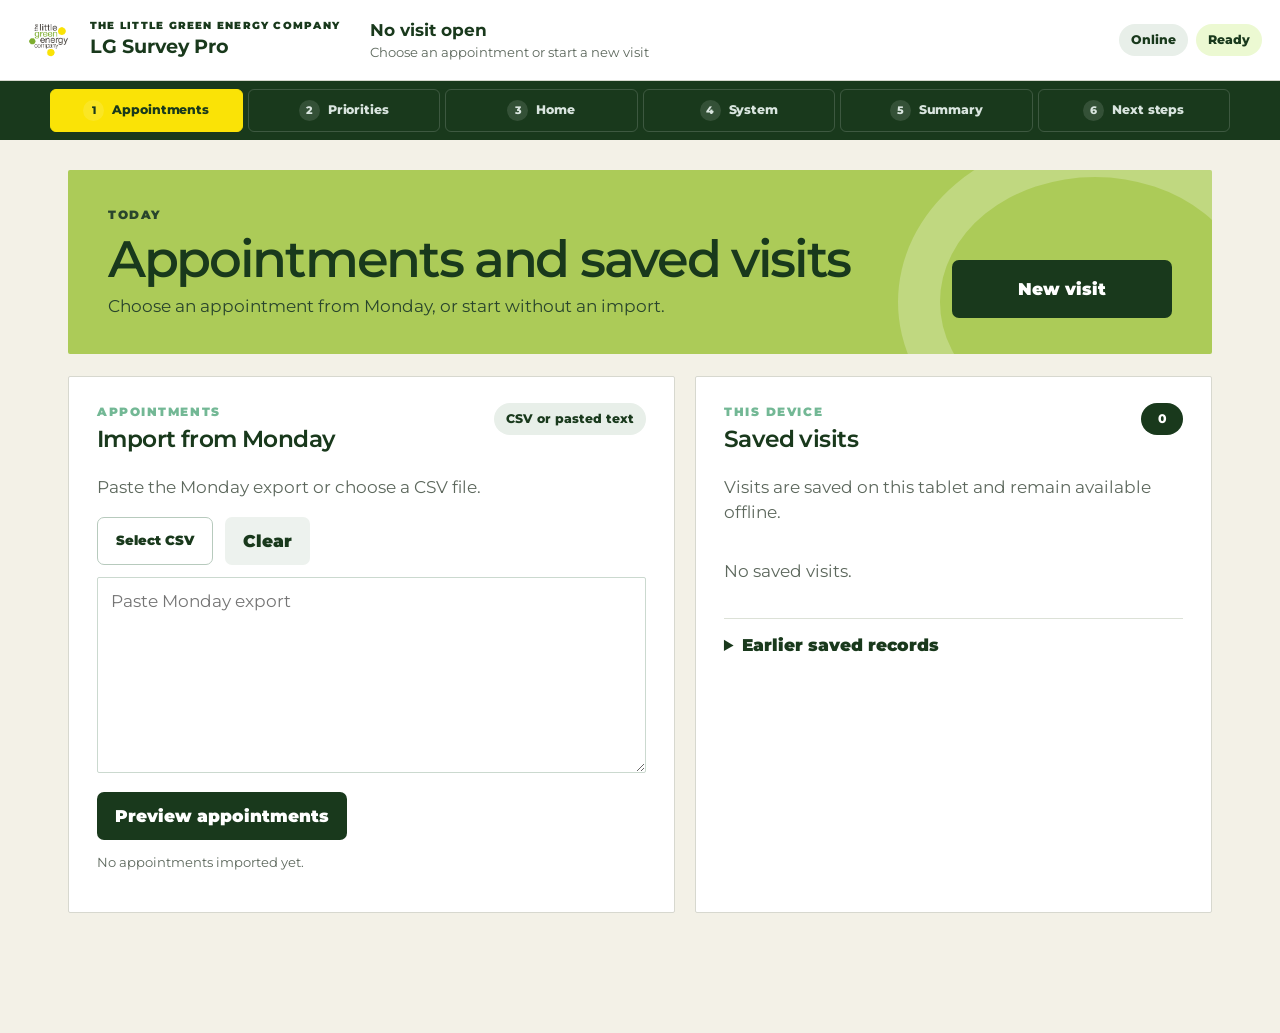
==== commit 8d550c73: "Refine consultation flow and system configuration" ====
--- a/index.html
+++ b/index.html
@@ -20,8 +20,8 @@
       <span><small>THE LITTLE GREEN ENERGY COMPANY</small><strong>LG Survey Pro</strong></span>
     </button>
     <div class="visitIdentity">
-      <strong id="activeCustomer">No visit selected</strong>
-      <span id="activeAddress">Start a new visit or import Monday appointments</span>
+      <strong id="activeCustomer">No visit open</strong>
+      <span id="activeAddress">Choose an appointment or start a new visit</span>
     </div>
     <div class="saveCluster" aria-live="polite">
       <span id="connectionBadge" class="statusPill">Checking</span>
@@ -29,50 +29,50 @@
     </div>
   </header>
 
-  <nav class="journeyNav" id="journeyNav" aria-label="Customer journey">
-    <button data-screen="visits" class="active"><span>1</span>Visits</button>
-    <button data-screen="conversation"><span>2</span>Conversation</button>
+  <nav class="journeyNav" id="journeyNav" aria-label="Visit sections">
+    <button data-screen="visits" class="active"><span>1</span>Appointments</button>
+    <button data-screen="conversation"><span>2</span>Priorities</button>
     <button data-screen="home"><span>3</span>Home</button>
-    <button data-screen="solution"><span>4</span>Solution</button>
-    <button data-screen="review"><span>5</span>Review</button>
-    <button data-screen="close"><span>6</span>Close</button>
+    <button data-screen="solution"><span>4</span>System</button>
+    <button data-screen="review"><span>5</span>Summary</button>
+    <button data-screen="close"><span>6</span>Next steps</button>
   </nav>
 
   <main>
     <section class="screen active" id="screen-visits">
       <div class="startHero">
         <div>
-          <span class="eyebrow">Visit workspace</span>
-          <h1>Start the right customer. Keep every detail safe.</h1>
-          <p>Import today's appointments, check bill readiness and begin the conversation.</p>
-        </div>
-        <button class="primary large" id="newVisitTop">Start a new visit</button>
+          <span class="eyebrow">Today</span>
+          <h1>Appointments and saved visits</h1>
+          <p>Choose an appointment from Monday, or start without an import.</p>
+        </div>
+        <button class="primary large" id="newVisitTop">New visit</button>
       </div>
 
       <div class="workspaceGrid">
         <article class="card importCard">
           <div class="cardHeading">
-            <div><span class="eyebrow">Usual first action</span><h2>Import from Monday</h2></div>
-            <span class="tag">CSV or pasted reply</span>
-          </div>
-          <p>Paste the whole Sidekick answer. Introductions, code fences and extra text are removed automatically.</p>
+            <div><span class="eyebrow">Appointments</span><h2>Import from Monday</h2></div>
+            <span class="tag">CSV or pasted text</span>
+          </div>
+          <p>Paste the Monday export or choose a CSV file.</p>
           <div class="buttonRow">
-            <label class="secondary fileButton">Choose CSV<input id="mondayFile" type="file" accept=".csv,text/csv" hidden></label>
+            <label class="secondary fileButton">Select CSV<input id="mondayFile" type="file" accept=".csv,text/csv" hidden></label>
             <button class="quiet" id="clearImport">Clear</button>
           </div>
-          <textarea id="mondayPaste" rows="7" placeholder="Paste the complete Monday Sidekick response here..."></textarea>
-          <button class="primary" id="previewMonday">Find appointments</button>
-          <p class="fieldHelp" id="importStatus" role="status">Ready for an export.</p>
+          <textarea id="mondayPaste" rows="7" placeholder="Paste Monday export"></textarea>
+          <button class="primary" id="previewMonday">Preview appointments</button>
+          <p class="fieldHelp" id="importStatus" role="status">No appointments imported yet.</p>
           <div id="importPreview" class="appointmentList"></div>
         </article>
 
         <article class="card savedCard">
-          <div class="cardHeading"><div><span class="eyebrow">On this tablet</span><h2>Saved visits</h2></div><span class="count" id="savedCount">0</span></div>
-          <p>Active visits autosave locally and remain available without a signal.</p>
+          <div class="cardHeading"><div><span class="eyebrow">This device</span><h2>Saved visits</h2></div><span class="count" id="savedCount">0</span></div>
+          <p>Visits are saved on this tablet and remain available offline.</p>
           <div id="savedVisits" class="savedList"></div>
           <details class="legacyPanel">
-            <summary>Older read-only records</summary>
-            <p>Previous-version records are kept separate so old journey logic cannot affect new visits.</p>
+            <summary>Earlier saved records</summary>
+            <p>Records from an earlier version are available to download.</p>
             <div id="legacyVisits" class="savedList compact"></div>
           </details>
         </article>
@@ -81,12 +81,12 @@
 
     <section class="screen" id="screen-conversation">
       <div class="sectionIntro">
-        <div><span class="eyebrow">A relaxed first conversation</span><h1>What would make this worthwhile?</h1><p>Use the prompts as a guide, not a script. The customer can comfortably follow along.</p></div>
-        <span class="stageCue">Understand</span>
+        <div><span class="eyebrow">Your priorities</span><h1>What matters to you?</h1><p>Your home, energy use and what you would like to achieve.</p></div>
+        <span class="stageCue">Priorities</span>
       </div>
 
       <article class="card compactCard">
-        <div class="cardHeading"><div><h2>Customer and readiness</h2><p>Confirm the essentials before moving on.</p></div><span class="tag" id="importSource">Manual visit</span></div>
+        <div class="cardHeading"><div><h2>Contact and energy details</h2></div><span class="tag" id="importSource">New visit</span></div>
         <div class="formGrid three">
           <label>First name<input data-bind="customer.firstName" autocomplete="given-name"></label>
           <label>Surname<input data-bind="customer.lastName" autocomplete="family-name"></label>
@@ -95,9 +95,9 @@
           <label class="span2">Address<input data-bind="customer.address" autocomplete="street-address"></label>
         </div>
         <div class="promptBlock">
-          <span class="prompt">Energy bill or usage information</span>
+          <span class="prompt">Energy use</span>
           <div class="choiceRow" data-choice="readiness.billStatus">
-            <button data-value="received">Received</button><button data-value="requested">Requested</button><button data-value="unavailable">Not available</button>
+            <button data-value="received">Bill available</button><button data-value="requested">Bill requested</button><button data-value="unavailable">Not available</button>
           </div>
           <div class="formGrid three slim">
             <label>Annual use (kWh)<input data-bind="energy.annualKwh" type="number" inputmode="decimal"></label>
@@ -109,25 +109,25 @@
 
       <article class="card conversationCard">
         <div class="promptBlock">
-          <span class="prompt">Who will be involved in the decision?</span>
+          <span class="prompt">Who is involved in the decision?</span>
           <div class="choiceRow" data-choice="discovery.decisionMakers">
-            <button data-value="Everyone is here">Everyone is here</button><button data-value="Someone else is involved">Someone else is involved</button><button data-value="Customer deciding alone">Customer deciding alone</button>
-          </div>
-        </div>
-        <div class="promptBlock">
-          <span class="prompt">What matters most?</span>
+            <button data-value="Everyone is here">Everyone involved is here</button><button data-value="Someone else is involved">Someone else is involved</button><button data-value="Customer deciding alone">Just me</button>
+          </div>
+        </div>
+        <div class="promptBlock">
+          <span class="prompt">What matters most to you?</span>
           <div class="choiceGrid" data-multi-choice="discovery.goals">
             <button data-value="Lower bills">Lower bills</button><button data-value="Energy independence">Energy independence</button><button data-value="Backup protection">Backup protection</button><button data-value="Lower carbon">Lower carbon</button><button data-value="Future-proof the home">Future-proof the home</button><button data-value="Make better use of existing solar">Use existing solar better</button>
           </div>
         </div>
         <div class="promptBlock">
-          <span class="prompt">How are you thinking of funding the project?</span>
+          <span class="prompt">How might the project be funded?</span>
           <div class="choiceGrid" data-choice="discovery.financeRoute">
-            <button data-value="Own savings / cash">Own savings / cash</button><button data-value="Company finance">Company finance</button><button data-value="Green mortgage or incentive">Green mortgage or incentive</button><button data-value="Unsure">Unsure for now</button>
-          </div>
-        </div>
-        <div class="promptBlock">
-          <span class="prompt">What is changing at home?</span>
+            <button data-value="Own savings / cash">Savings / cash</button><button data-value="Company finance">Finance</button><button data-value="Green mortgage or incentive">Green mortgage / incentive</button><button data-value="Unsure">Not sure yet</button>
+          </div>
+        </div>
+        <div class="promptBlock">
+          <span class="prompt">Any planned changes at home?</span>
           <div class="choiceGrid" data-multi-choice="discovery.futureLoads">
             <button data-value="Electric vehicle">Electric vehicle</button><button data-value="Heat pump">Heat pump</button><button data-value="Home working">More home working</button><button data-value="Growing household">Growing household</button><button data-value="Nothing planned">Nothing planned</button>
           </div>
@@ -137,35 +137,40 @@
           <div><span class="prompt">Preferred timing</span><div class="choiceRow" data-choice="discovery.timeline"><button data-value="As soon as practical">Soon</button><button data-value="Within 3 months">Within 3 months</button><button data-value="Exploring for later">Exploring</button></div></div>
         </div>
         <div class="commitmentPrompt">
-          <span class="eyebrow">A natural temperature check</span>
-          <h2>If we can make this work for you, would you be up for going ahead?</h2>
-          <div class="choiceRow light" data-choice="discovery.openingCommitment"><button data-value="Yes, if it works">Yes, if it works</button><button data-value="Possibly">Possibly</button><button data-value="I need to understand more">I need to understand more</button></div>
-        </div>
-        <label>Conversation notes<textarea data-bind="discovery.notes" rows="4" placeholder="Their own words, concerns or anything important not covered above"></textarea></label>
-      </article>
-      <div class="pageActions"><button class="primary" data-next="home">Continue to the home</button></div>
+          <span class="eyebrow">Initial thoughts</span>
+          <h2>If the proposal fits, how would you feel about moving forward?</h2>
+          <div class="choiceRow light" data-choice="discovery.openingCommitment"><button data-value="Yes, if it works">Ready to move forward</button><button data-value="Possibly">Open to it</button><button data-value="I need to understand more">Still exploring</button></div>
+        </div>
+        <label>Questions or points to note<textarea data-bind="discovery.notes" rows="4" placeholder="Anything else to consider"></textarea></label>
+      </article>
+      <div class="pageActions"><button class="primary" data-next="home">Continue to home</button></div>
     </section>
 
     <section class="screen" id="screen-home">
       <div class="sectionIntro">
-        <div><span class="eyebrow">Property and evidence</span><h1>Capture the home once.</h1><p>Take the photos, record the proposed route and give the installation team a clear brief.</p></div>
-        <span class="stageCue">Validate</span>
+        <div><span class="eyebrow">Your home</span><h1>Home and installation details</h1><p>Roof, equipment locations and installation routes.</p></div>
+        <span class="stageCue">Home</span>
       </div>
 
       <div class="workspaceGrid homeGrid">
         <article class="card">
-          <h2>Solar area</h2>
+          <h2>Roof and solar area</h2>
           <div class="formGrid two">
-            <label>Panel count you recommend<input data-bind="site.panelCount" type="number" min="0" inputmode="numeric"></label>
-            <label>Roof or mounting context<select data-bind="site.mounting"><option value="Pantile">Pitched tile roof</option><option value="Plain Tile">Plain tile roof</option><option value="Slate">Slate roof</option><option value="Trapezoidal">Metal / trapezoidal</option><option value="Flat Roof">Flat roof</option><option value="In-Roof">In-roof</option><option value="Ground Screws">Ground mount</option><option value="Other">Other / confirm later</option></select></label>
+            <label>Proposed panel count<input data-bind="site.panelCount" type="number" min="0" inputmode="numeric"></label>
             <label>Electrical supply<select data-bind="site.supplyPhase"><option value="Single Phase">Single phase</option><option value="Three Phase">Three phase</option><option value="Needs confirmation">Needs confirmation</option></select></label>
-            <label>Panel area / aspect<input data-bind="site.panelAreas" placeholder="For example: rear roof, south-west"></label>
-          </div>
-          <label>Roof notes<textarea data-bind="site.roofNotes" rows="5" placeholder="Use tablet dictation: shading, obstructions, condition and anything the designer should know"></textarea></label>
+            <label>Panel area and orientation<input data-bind="site.panelAreas" placeholder="Rear roof, south-west"></label>
+          </div>
+          <span class="prompt smallPrompt">Roof covering</span>
+          <div class="choiceGrid roofChoices" data-choice="site.roofCovering"><button data-value="Concrete pantile">Concrete pantile</button><button data-value="Plain tile">Plain tile</button><button data-value="Slate">Slate</button><button data-value="Metal sheet">Metal sheet</button><button data-value="Fibre cement">Fibre cement</button><button data-value="Flat roof">Flat roof</button><button data-value="In-roof">In-roof</button><button data-value="Ground mount">Ground mount</button><button data-value="Other">Other</button></div>
+          <span class="prompt smallPrompt">Mounting system</span>
+          <div class="choiceGrid roofChoices" data-choice="site.framingKey"><button data-value="Pantile">Pantile</button><button data-value="Plain Tile">Plain tile</button><button data-value="Slate">Slate</button><button data-value="Trapezoidal">Trapezoidal</button><button data-value="Standing Seam">Standing seam</button><button data-value="Fibre Cement">Fibre cement</button><button data-value="Flat Roof">Flat roof</button><button data-value="In-Roof">In-roof</button><button data-value="Ground Screws">Ground mount</button></div>
+          <label class="switchLine compactSwitch"><input type="checkbox" data-check="site.framingOverride.enabled"><span><strong>Different roof or mounting system</strong></span></label>
+          <div id="framingOverrideFields" hidden><label>Description<input data-bind="site.framingOverride.description" placeholder="Roof and proposed fixing method"></label><p class="reviewNotice">The mounting and price will be confirmed before quotation.</p></div>
+          <label>Roof notes<textarea data-bind="site.roofNotes" rows="5" placeholder="Shading, obstructions, condition or other observations"></textarea></label>
         </article>
 
         <article class="card">
-          <h2>Proposed installation</h2>
+          <h2>Installation plan</h2>
           <div class="formGrid two">
             <label>Battery location<input data-bind="site.locations.battery" placeholder="Garage wall"></label>
             <label>Inverter location<input data-bind="site.locations.inverter" placeholder="With battery / loft / utility"></label>
@@ -176,34 +181,34 @@
             <div class="routeCard"><strong>AC cable route</strong><label>Run length (m)<input data-bind="site.cables.acMeters" type="number" min="0" inputmode="decimal"></label><label>Route<input data-bind="site.cables.acRoute"></label></div>
             <div class="routeCard"><strong>DC cable route</strong><label>Run length (m)<input data-bind="site.cables.dcMeters" type="number" min="0" inputmode="decimal"></label><label>Route<input data-bind="site.cables.dcRoute"></label></div>
           </div>
-          <div class="reviewNotice" id="cableReview" hidden><strong>Long cable route: review required</strong><p>One or more runs exceed 10m. Confirm the route and deliberately include an approved allowance in the solution if needed.</p></div>
+          <div class="reviewNotice" id="cableReview" hidden><strong>Cable route over 10 metres</strong><p>The final route and any allowance will be confirmed before quotation.</p></div>
           <div class="formGrid two">
             <label>Scaffolding<select data-bind="site.scaffold.required"><option value="unknown">To confirm</option><option value="yes">Required</option><option value="no">Not required</option></select></label>
             <label>Number of lifts<input data-bind="site.scaffold.lifts" type="number" min="0" inputmode="numeric"></label>
           </div>
-          <label>Installation notes<textarea data-bind="site.technicalNotes" rows="4" placeholder="Access, constraints, special requirements and anything the installation team needs"></textarea></label>
+          <label>Installation notes<textarea data-bind="site.technicalNotes" rows="4" placeholder="Access, constraints or other points to consider"></textarea></label>
         </article>
       </div>
 
       <article class="card mediaCard">
-        <div class="cardHeading"><div><span class="eyebrow">Saved against this customer only</span><h2>Photos and video</h2></div><span class="count" id="mediaCount">0</span></div>
+        <div class="cardHeading"><div><span class="eyebrow">Property</span><h2>Photos and video</h2></div><span class="count" id="mediaCount">0</span></div>
         <div class="mediaActions">
           <select id="mediaCategory"><option>Roof</option><option>Meter box</option><option>Battery / inverter location</option><option>Cable route</option><option>Access</option><option>Other</option></select>
           <label class="primary fileButton">Add photos or video<input id="mediaInput" type="file" accept="image/*,video/*" capture="environment" multiple hidden></label>
         </div>
         <div id="mediaGrid" class="mediaGrid"></div>
       </article>
-      <div class="pageActions"><button class="secondary" id="fieldBackup">Download safety copy</button><button class="primary" data-next="solution">Build the recommendation</button></div>
+      <div class="pageActions"><button class="secondary" id="fieldBackup">Download visit backup</button><button class="primary" data-next="solution">Continue to system</button></div>
     </section>
 
     <section class="screen" id="screen-solution">
       <div class="sectionIntro">
-        <div><span class="eyebrow">Recommendation builder</span><h1>One clear recommendation.</h1><p>Start with the right fit and override any product, quantity or price when the visit calls for it.</p></div>
-        <span class="stageCue">Recommend</span>
+        <div><span class="eyebrow">System</span><h1>Proposed system</h1><p>Solar, storage and indicative pricing for this home.</p></div>
+        <span class="stageCue">System</span>
       </div>
 
       <article class="card compactCard">
-        <span class="prompt">What are we recommending?</span>
+        <span class="prompt">System type</span>
         <div class="choiceRow largeChoices" data-choice="solution.systemType">
           <button data-value="solar-battery">Solar + battery</button><button data-value="solar-only">Solar only</button><button data-value="battery-only">Battery only</button>
         </div>
@@ -212,16 +217,18 @@
       <div class="workspaceGrid solutionGrid">
         <article class="card" id="solarBuilder">
           <div class="cardHeading"><div><span class="eyebrow">Solar</span><h2>Panels and inverter</h2></div><span class="tag" id="solarSize">0 kWp</span></div>
-          <div class="formGrid two">
-            <label>Panel model<select data-bind="solution.panelKey" id="panelSelect"></select></label>
-            <label>Panel count<input data-bind="solution.panelCount" type="number" min="0" inputmode="numeric"></label>
-          </div>
-          <span class="prompt smallPrompt">Inverter route</span>
+          <span class="prompt smallPrompt">Panel</span>
+          <div class="choiceGrid panelChoices" data-choice="solution.panelKey" id="panelChoices"><button data-value="sunpower-p7-500">SunPower P7 500W</button><button data-value="aiko-495">Aiko 495W</button><button data-value="trina-440">Trina 440W</button><button data-value="sunpower-m-475">SunPower M Class 475W</button></div>
+          <div class="formGrid two"><label>Panel count<input data-bind="solution.panelCount" type="number" min="0" inputmode="numeric"></label><label id="panelDimensions">Panel dimensions</label></div>
+          <label class="switchLine compactSwitch"><input type="checkbox" data-check="solution.panelOverride.enabled"><span><strong>Use a different panel</strong></span></label>
+          <div id="panelOverrideFields" class="formGrid three" hidden><label>Manufacturer<input data-bind="solution.panelOverride.manufacturer"></label><label>Model<input data-bind="solution.panelOverride.model"></label><label>Power (W)<input data-bind="solution.panelOverride.watts" type="number"></label><label>Width (mm)<input data-bind="solution.panelOverride.widthMm" type="number"></label><label>Height (mm)<input data-bind="solution.panelOverride.heightMm" type="number"></label><label>Depth (mm)<input data-bind="solution.panelOverride.depthMm" type="number"></label><p class="reviewNotice span3">Product and price will be confirmed before quotation.</p></div>
+          <span class="prompt smallPrompt">Inverter</span>
           <div class="choiceRow" data-choice="solution.inverterBrand"><button data-value="SigEnergy">Sigenergy</button><button data-value="SolarEdge">SolarEdge</button><button data-value="Powerwall3">Tesla Powerwall</button></div>
+          <label id="sigControllerSolar">Sigenergy controller<select data-bind="solution.sigController" data-controller-select></select></label>
         </article>
 
         <article class="card" id="batteryBuilder">
-          <div class="cardHeading"><div><span class="eyebrow">Storage</span><h2>Battery choice</h2></div><span class="tag" id="batteryCapacity">No battery</span></div>
+          <div class="cardHeading"><div><span class="eyebrow">Storage</span><h2>Battery storage</h2></div><span class="tag" id="batteryCapacity">No battery</span></div>
           <div class="batterySuggestion" id="batterySuggestion"></div>
           <div class="productChoices" data-choice="solution.batteryBrand">
             <button data-value="Sigenergy"><img src="sigenergy-battery.webp" alt=""><span>Sigenergy</span></button>
@@ -231,7 +238,7 @@
           <div id="sigBatteryFields" class="formGrid two">
             <label>Battery module<select data-bind="solution.sigModule"><option value="6">BAT 6</option><option value="10">BAT 10</option></select></label>
             <label>Quantity<input data-bind="solution.batteryQty" type="number" min="0" max="6" inputmode="numeric"></label>
-            <label>Controller<select data-bind="solution.sigController"><option value="auto">Auto-size</option><option value="3">3.6 kW</option><option value="5">5 kW</option><option value="8">8 kW</option><option value="10">10 kW</option><option value="12">12 kW</option></select></label>
+            <label id="sigControllerBattery">Sigenergy controller<select data-bind="solution.sigController" data-controller-select></select></label>
             <label>Gateway<select data-bind="solution.gateway"><option value="yes">Included</option><option value="no">Not included</option></select></label>
           </div>
           <div id="teslaBatteryFields" class="formGrid two">
@@ -249,24 +256,24 @@
           <p id="pricingStatus">Complete the mapped product choices to calculate.</p>
         </div>
         <details class="internalDetails">
-          <summary>Internal options and authorised adjustments</summary>
+          <summary>Additional allowances</summary>
           <div class="internalGrid">
             <label><input type="checkbox" data-check="solution.extras.birdProtection"> Bird protection</label>
-            <label><input type="checkbox" data-check="solution.extras.evCharger"> EV charger allowance</label>
-            <label><input type="checkbox" data-check="solution.extras.cableApproved"> Approved extra-cable allowance</label>
-            <label>Extra-cable cost allowance (£)<input data-bind="solution.extras.cableCost" type="number" min="0" inputmode="decimal"></label>
-            <label>Groundworks / unusual cost (£)<input data-bind="solution.extras.unusualCost" type="number" min="0" inputmode="decimal"></label>
-            <label>Allowance description<input data-bind="solution.extras.unusualLabel"></label>
-            <label><input type="checkbox" data-check="solution.adjustment.enabled"> Authorised final adjustment</label>
+            <label><input type="checkbox" data-check="solution.extras.evCharger"> EV charger</label>
+            <label><input type="checkbox" data-check="solution.extras.cableApproved"> Additional cabling</label>
+            <label>Additional cabling (£)<input data-bind="solution.extras.cableCost" type="number" min="0" inputmode="decimal"></label>
+            <label>Groundworks / other (£)<input data-bind="solution.extras.unusualCost" type="number" min="0" inputmode="decimal"></label>
+            <label>Description<input data-bind="solution.extras.unusualLabel"></label>
+            <label><input type="checkbox" data-check="solution.adjustment.enabled"> Price adjustment</label>
             <label>Adjustment (+/- £)<input data-bind="solution.adjustment.amount" type="number" inputmode="decimal"></label>
             <label>Reason<input data-bind="solution.adjustment.reason"></label>
-            <label>Authorised by<input data-bind="solution.adjustment.authorisedBy"></label>
+            <label>Approved by<input data-bind="solution.adjustment.authorisedBy"></label>
           </div>
         </details>
       </article>
 
-      <article class="card secondaryOptionCard">
-        <label class="switchLine"><input type="checkbox" data-check="solution.secondary.enabled"><span><strong>Add an optional second route</strong><small>Keep this off unless a genuine comparison helps the customer.</small></span></label>
+      <article class="card secondaryOptionCard internalOnly">
+        <label class="switchLine"><input type="checkbox" data-check="solution.secondary.enabled"><span><strong>Compare another option</strong></span></label>
         <div id="secondaryFields" hidden>
           <div class="formGrid three">
             <label>Option name<input data-bind="solution.secondary.name" placeholder="More storage"></label>
@@ -274,23 +281,22 @@
             <label>Battery brand<select data-bind="solution.secondary.batteryBrand"><option>Sigenergy</option><option>Tesla</option><option>None</option></select></label>
             <label>Battery quantity<input data-bind="solution.secondary.batteryQty" type="number" min="0"></label>
             <label>DC expansions<input data-bind="solution.secondary.expansionQty" type="number" min="0"></label>
-            <label>Customer-facing difference<input data-bind="solution.secondary.note" placeholder="More overnight cover"></label>
+            <label>Summary<input data-bind="solution.secondary.note" placeholder="More overnight cover"></label>
           </div>
           <p class="secondaryPrice" id="secondaryPrice"></p>
         </div>
       </article>
-      <div class="pageActions"><button class="primary" data-next="review">Review with the customer</button></div>
+      <div class="pageActions"><button class="primary" data-next="review">Continue to summary</button></div>
     </section>
 
     <section class="screen customerScreen" id="screen-review">
       <div class="customerToolbar internalOnly">
-        <div><strong>Customer presentation</strong><span>Private notes and pricing logic are hidden below.</span></div>
-        <button class="secondary" id="togglePresentation">Enter presentation mode</button>
+        <button class="secondary" id="togglePresentation">Full-screen summary</button>
       </div>
       <div id="customerRecommendation" class="customerRecommendation"></div>
       <details class="card financePanel internalOnly">
-        <summary>Optional indicative finance view</summary>
-        <label class="switchLine"><input type="checkbox" data-check="finance.enabled"><span><strong>Show an illustration for this customer</strong><small>Off by default. Enter the current illustrative terms manually.</small></span></label>
+        <summary>Finance illustration</summary>
+        <label class="switchLine"><input type="checkbox" data-check="finance.enabled"><span><strong>Include a finance illustration</strong></span></label>
         <div id="financeFields" class="formGrid four" hidden>
           <label>Total system price (£)<input data-bind="finance.totalPrice" type="number" inputmode="decimal"></label>
           <label>Illustrative annual rate (%)<input data-bind="finance.annualRate" type="number" min="0" step="0.01" inputmode="decimal"></label>
@@ -299,44 +305,45 @@
         </div>
         <p class="fieldHelp">Illustration only. Subject to the final scheme terms, eligibility and approval. This is not a finance offer.</p>
       </details>
-      <div class="pageActions internalOnly"><button class="primary" data-next="close">Continue to next steps</button></div>
+      <div class="pageActions internalOnly"><button class="primary" data-next="close">Continue</button></div>
     </section>
 
     <section class="screen" id="screen-close">
       <div class="sectionIntro">
-        <div><span class="eyebrow">Close and leave-behind</span><h1>Finish clearly, without pressure.</h1><p>Return to what mattered at the start, record the position and leave the customer with a polished summary.</p></div>
-        <span class="stageCue">Confirm</span>
+        <div><span class="eyebrow">Next steps</span><h1>What would you like to do next?</h1><p>Any questions can be noted below, along with the agreed next step.</p></div>
+        <span class="stageCue">Next steps</span>
       </div>
       <article class="card closeCard">
-        <span class="eyebrow">Bring the conversation together</span>
-        <h2 id="closeQuestion">Based on what matters to you and the recommendation, does this work for you?</h2>
-        <div class="choiceGrid" data-choice="close.position"><button data-value="Yes - ready for the formal next step">Yes, ready for the next step</button><button data-value="Positive - needs time to consider">Positive, needs time</button><button data-value="Needs another person involved">Another person needs to be involved</button><button data-value="Not the right fit today">Not the right fit today</button></div>
-        <label>Anything holding the customer back?<textarea data-bind="close.concerns" rows="4" placeholder="Capture their concern naturally, or leave blank"></textarea></label>
+        <span class="eyebrow">Your decision</span>
+        <h2 id="closeQuestion">Does this proposal work for you?</h2>
+        <div class="choiceGrid" data-choice="close.position"><button data-value="Yes - ready for the formal next step">Yes, take the next step</button><button data-value="Positive - needs time to consider">I would like some time</button><button data-value="Needs another person involved">I would like to involve someone else</button><button data-value="Not the right fit today">Not for me at the moment</button></div>
+        <label>Questions or points to note<textarea data-bind="close.concerns" rows="4" placeholder="Anything else to consider"></textarea></label>
       </article>
 
       <article class="card outputCard">
-        <div class="cardHeading"><div><span class="eyebrow">Customer leave-behind</span><h2>One polished summary</h2></div><span class="tag">Not a formal quote</span></div>
-        <p>Download the branded Indicative Solution Summary, then open a ready-addressed email. Attach the named PDF in Outlook before sending.</p>
+        <div class="cardHeading"><div><span class="eyebrow">Your summary</span><h2>Indicative solution summary</h2></div><span class="tag">Indicative</span></div>
+        <p>Download the summary, then open the email draft and attach the PDF.</p>
         <div class="outputActions">
-          <button class="primary" id="downloadPdf">1. Download customer PDF</button>
-          <button class="primary" id="openEmail">2. Open customer email</button>
-        </div>
-        <p class="fileInstruction" id="pdfInstruction">The PDF filename will appear here.</p>
-      </article>
-
-      <div class="workspaceGrid">
-        <article class="card">
-          <h2>Internal handover</h2>
-          <p>Structured installation locations, cable routes, scaffolding, constraints and media references for OpenSolar and the technical team.</p>
-          <button class="secondary" id="downloadTechnical">Download technical brief</button>
-        </article>
-        <article class="card">
-          <h2>CRM / Monday update</h2>
-          <p>A concise single-row CSV with the outcome, recommendation and next step.</p>
-          <button class="secondary" id="downloadCrm">Download CRM summary</button>
-        </article>
-      </div>
-      <div class="pageActions"><button class="quiet" data-next="visits">Back to saved visits</button><button class="primary" id="completeVisit">Mark visit complete</button></div>
+          <button class="primary" id="downloadPdf">Download PDF</button>
+          <button class="primary" id="openEmail">Open email draft</button>
+        </div>
+        <p class="fileInstruction" id="pdfInstruction">No PDF downloaded yet.</p>
+      </article>
+
+      <details class="card visitRecords">
+        <summary>Visit records</summary>
+        <div class="workspaceGrid">
+          <article>
+            <h2>Installation brief</h2>
+            <button class="secondary" id="downloadTechnical">Download installation brief</button>
+          </article>
+          <article>
+            <h2>Monday summary</h2>
+            <button class="secondary" id="downloadCrm">Download Monday summary</button>
+          </article>
+        </div>
+      </details>
+      <div class="pageActions"><button class="quiet" data-next="visits">Back to visits</button><button class="primary" id="completeVisit">Save and finish</button></div>
     </section>
   </main>
 
--- a/brand.css
+++ b/brand.css
@@ -470,6 +470,356 @@
   }
 }
 
+/* Consultation flow: the same restrained Little Green Energy language on every screen. */
+html,
+body {
+  max-width: 100%;
+  overflow-x: hidden;
+}
+
+[hidden] {
+  display: none !important;
+}
+
+body {
+  background: #f3f1e7;
+}
+
+main {
+  width: 100%;
+  max-width: 1180px;
+  padding-top: 30px;
+}
+
+.appHeader {
+  background: rgba(255, 255, 255, .98);
+  border-bottom-color: #d6d8cf;
+  box-shadow: none;
+}
+
+.journeyNav {
+  display: grid;
+  grid-template-columns: repeat(6, minmax(0, 1fr));
+  gap: 5px;
+  padding: 8px max(18px, calc((100vw - 1180px) / 2));
+  overflow: visible;
+  background: var(--forest);
+}
+
+.journeyNav button {
+  min-width: 0;
+  padding: 10px 7px;
+  border-color: rgba(255, 255, 255, .16);
+  font-size: .78rem;
+  letter-spacing: -.01em;
+}
+
+.journeyNav button span {
+  width: 21px;
+  height: 21px;
+  font-size: .68rem;
+}
+
+.startHero,
+.sectionIntro {
+  position: relative;
+  min-width: 0;
+  margin-bottom: 22px;
+  padding: 36px 40px;
+  overflow: hidden;
+  border: 0;
+  border-radius: 2px;
+  background: var(--lime);
+  color: var(--forest);
+  box-shadow: none;
+}
+
+.startHero::after,
+.sectionIntro::after {
+  position: absolute;
+  right: -80px;
+  bottom: -115px;
+  width: 310px;
+  height: 250px;
+  border: 42px solid rgba(255, 255, 255, .24);
+  border-radius: 50%;
+  content: "";
+}
+
+.startHero > *,
+.sectionIntro > * {
+  position: relative;
+  z-index: 1;
+}
+
+.startHero h1,
+.sectionIntro h1 {
+  margin-top: 10px;
+  color: var(--forest);
+  font-size: clamp(2.2rem, 4vw, 3.5rem);
+  font-weight: 560;
+}
+
+.startHero p,
+.sectionIntro p,
+.startHero .eyebrow,
+.sectionIntro .eyebrow {
+  color: #29452c;
+}
+
+.stageCue {
+  border: 1px solid rgba(25, 57, 28, .22);
+  border-radius: 2px;
+  background: rgba(255, 255, 255, .35);
+  color: var(--forest);
+}
+
+.workspaceGrid,
+.solutionGrid,
+.homeGrid,
+.workspaceGrid > *,
+.solutionGrid > *,
+.homeGrid > * {
+  min-width: 0;
+}
+
+.card {
+  min-width: 0;
+  padding: 26px 28px;
+  border-color: #d7d8cf;
+  border-radius: 2px;
+  box-shadow: none;
+}
+
+.card h2 {
+  color: var(--forest);
+  font-weight: 620;
+}
+
+input,
+select,
+textarea,
+.appointmentItem,
+.savedItem,
+.routeCard,
+.reviewNotice,
+.batterySuggestion,
+.financeResult,
+.fileInstruction {
+  border-radius: 2px;
+}
+
+input:focus,
+select:focus,
+textarea:focus {
+  border-color: var(--forest);
+  box-shadow: 0 0 0 3px rgba(172, 203, 88, .38);
+}
+
+.choiceGrid button,
+.choiceRow button,
+.productChoices button {
+  border-radius: 3px;
+  box-shadow: none;
+}
+
+.choiceGrid button.selected,
+.choiceRow button.selected {
+  border-color: var(--forest);
+  background: var(--forest);
+  box-shadow: inset 0 -4px 0 var(--yellow);
+}
+
+.conversationCard {
+  display: grid;
+  grid-template-columns: repeat(2, minmax(0, 1fr));
+  gap: 0 34px;
+}
+
+.conversationCard > .commitmentPrompt,
+.conversationCard > label,
+.conversationCard > .twoPrompt {
+  grid-column: 1 / -1;
+}
+
+.commitmentPrompt {
+  border-radius: 2px;
+  background: #f3f1e7;
+  color: var(--forest);
+}
+
+.commitmentPrompt .eyebrow {
+  color: var(--forest-2);
+}
+
+.choiceRow.light button {
+  border-color: #aeb8aa;
+  background: #fff;
+  color: var(--forest);
+}
+
+.choiceRow.light button.selected {
+  background: var(--forest);
+  color: #fff;
+}
+
+.roofChoices,
+.panelChoices {
+  display: grid;
+  grid-template-columns: repeat(4, minmax(0, 1fr));
+  margin-bottom: 18px;
+}
+
+.roofChoices button,
+.panelChoices button {
+  width: 100%;
+}
+
+.compactSwitch {
+  width: fit-content;
+  margin: 8px 0 16px;
+  padding: 10px 12px;
+  border: 1px solid var(--line);
+  background: #fafaf6;
+}
+
+#panelDimensions {
+  align-content: center;
+  min-height: 72px;
+  padding: 10px 13px;
+  border-left: 3px solid var(--lime);
+  background: #f4f4ed;
+}
+
+#panelDimensions span,
+#panelDimensions strong {
+  display: block;
+}
+
+.span3 {
+  grid-column: 1 / -1;
+}
+
+.priceCard {
+  border: 0;
+  border-radius: 2px;
+  background: var(--yellow);
+  color: var(--forest);
+}
+
+.priceCard .eyebrow,
+.priceLead p {
+  color: var(--forest);
+}
+
+.internalDetails {
+  border: 1px solid rgba(25, 57, 28, .2);
+  border-radius: 2px;
+  box-shadow: none;
+}
+
+.secondaryOptionCard {
+  border-style: solid;
+}
+
+.customerToolbar {
+  justify-content: flex-end;
+  padding: 0;
+  background: transparent;
+}
+
+.outputCard {
+  border-left: 8px solid var(--lime);
+  background: #fff;
+}
+
+.visitRecords > summary {
+  cursor: pointer;
+  color: var(--forest);
+  font-weight: 800;
+}
+
+.visitRecords .workspaceGrid {
+  margin-top: 22px;
+}
+
+.visitRecords article {
+  padding: 18px;
+  border: 1px solid var(--line);
+  background: #fafaf6;
+}
+
+@media (max-width: 1100px) {
+  .homeGrid,
+  .solutionGrid {
+    grid-template-columns: 1fr;
+  }
+
+  .recommendCopy h1 {
+    font-size: clamp(2.2rem, 5vw, 3.3rem);
+  }
+}
+
+@media (max-width: 900px) {
+  main {
+    padding-inline: 16px;
+  }
+
+  .journeyNav {
+    grid-template-columns: repeat(6, minmax(0, 1fr));
+    padding-inline: 8px;
+  }
+
+  .journeyNav button {
+    min-width: 0;
+    padding-inline: 4px;
+    font-size: .68rem;
+  }
+
+  .journeyNav button span {
+    display: none;
+  }
+
+  .startHero,
+  .sectionIntro {
+    padding: 30px;
+  }
+
+  .workspaceGrid {
+    grid-template-columns: 1fr;
+  }
+
+  .conversationCard {
+    grid-template-columns: 1fr 1fr;
+  }
+
+  .roofChoices,
+  .panelChoices {
+    grid-template-columns: repeat(2, minmax(0, 1fr));
+  }
+}
+
+@media (max-width: 620px) {
+  .journeyNav {
+    display: flex;
+    overflow-x: auto;
+  }
+
+  .journeyNav button {
+    min-width: 92px;
+  }
+
+  .conversationCard {
+    grid-template-columns: 1fr;
+  }
+
+  .conversationCard > .commitmentPrompt,
+  .conversationCard > label,
+  .conversationCard > .twoPrompt {
+    grid-column: auto;
+  }
+}
+
 @media (max-width: 700px) {
   .recommendMasthead {
     min-height: 82px;
